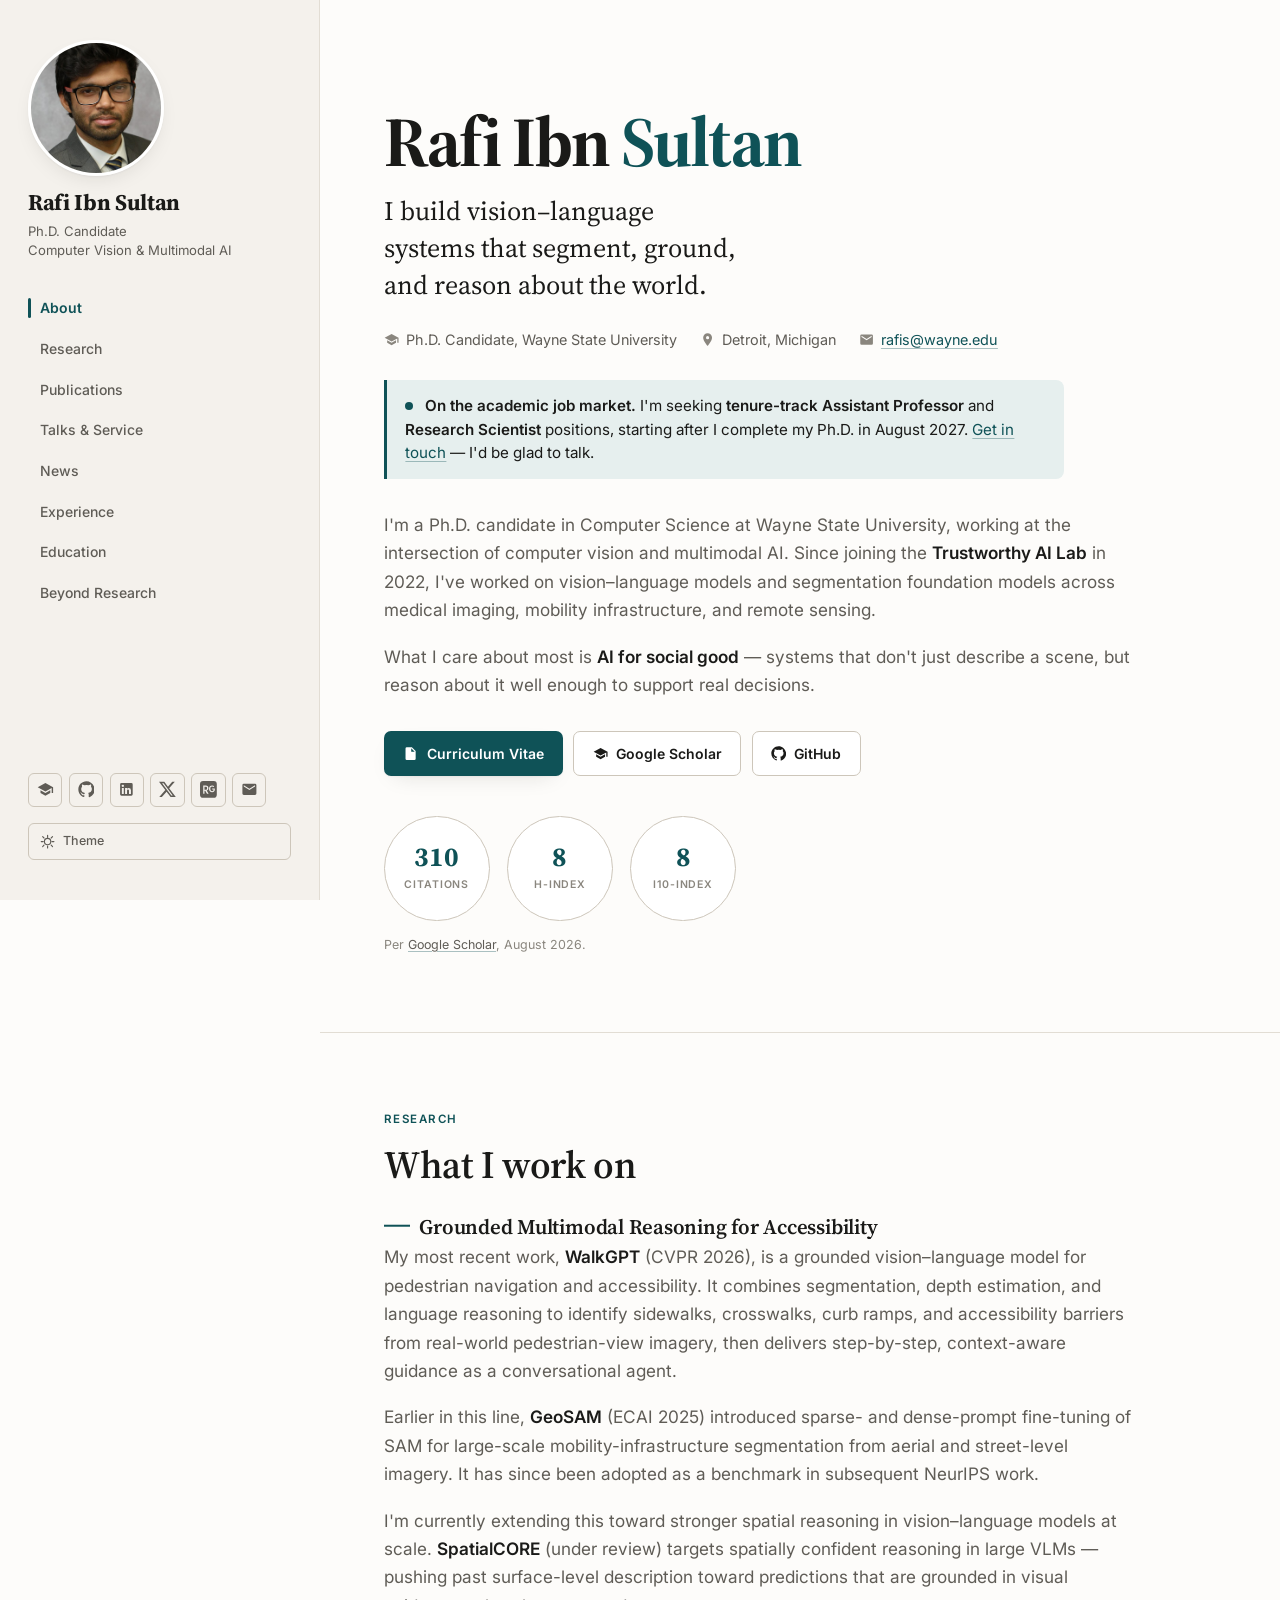
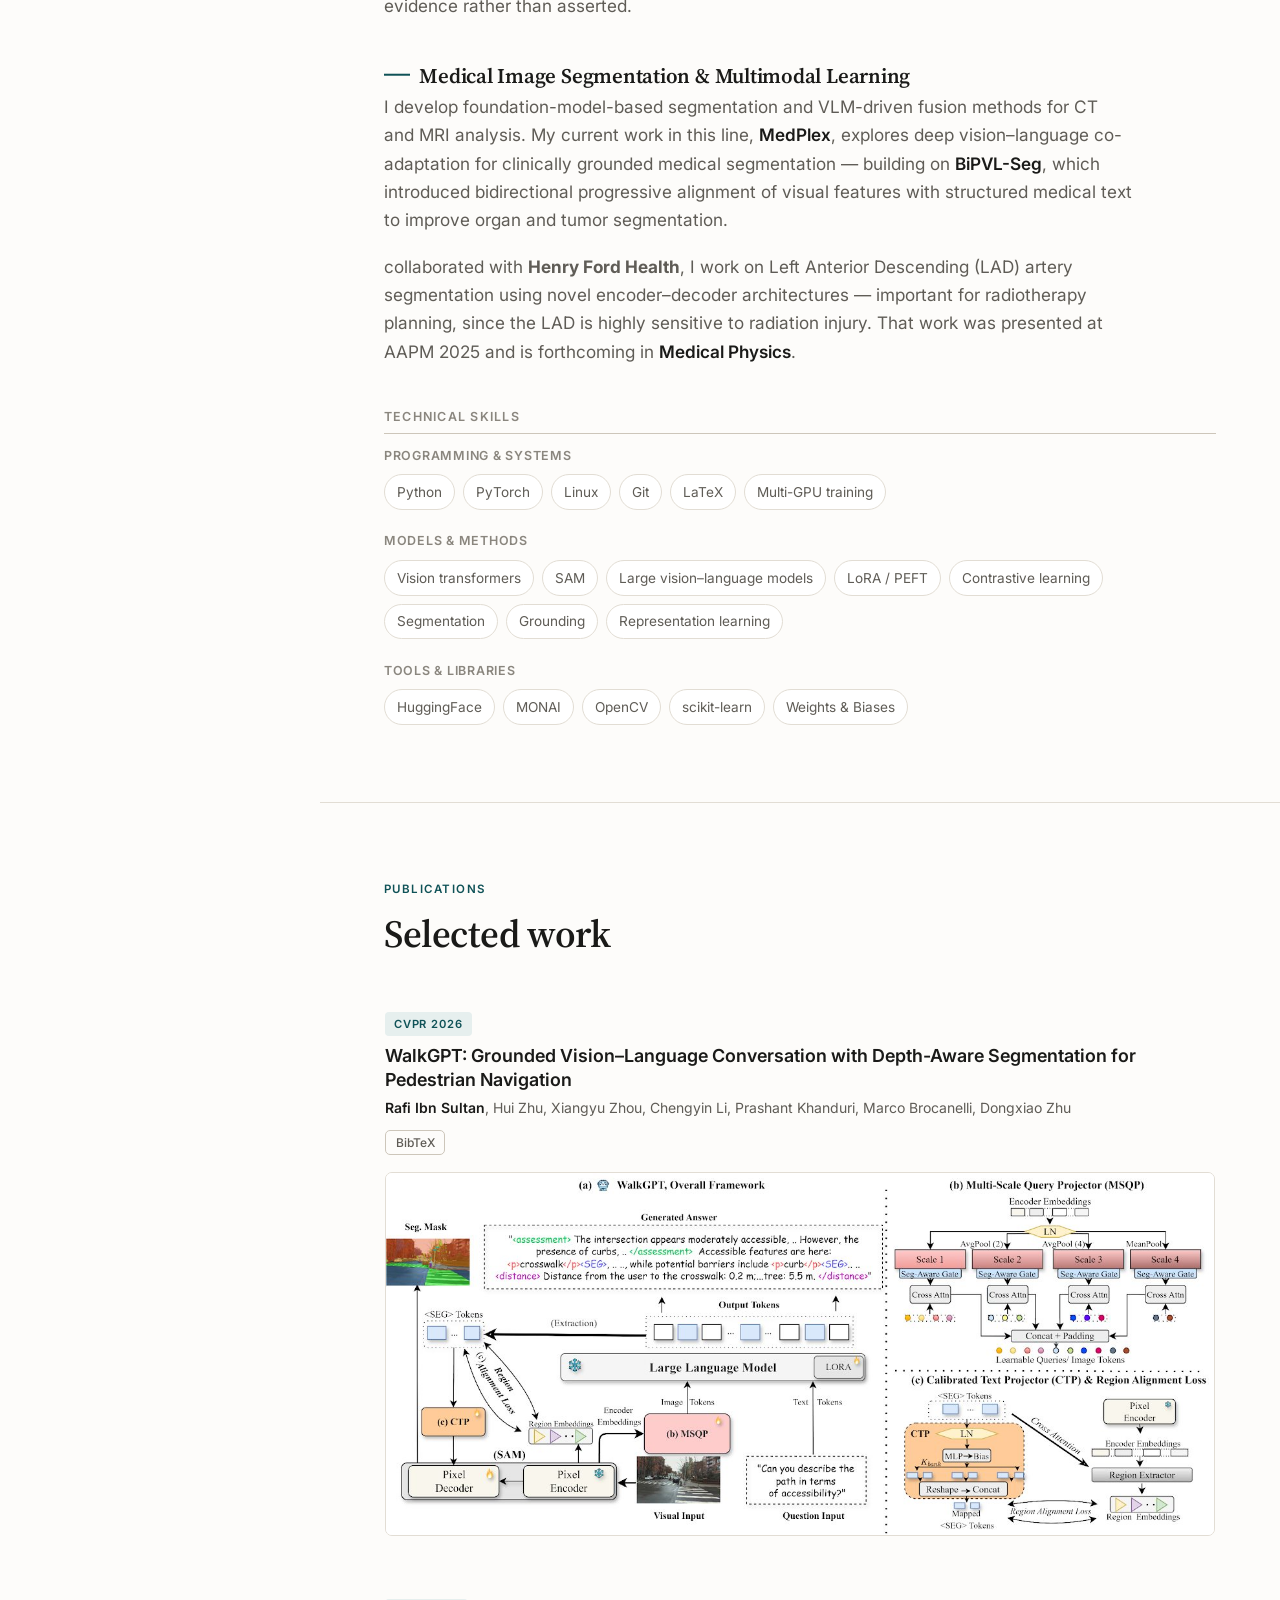
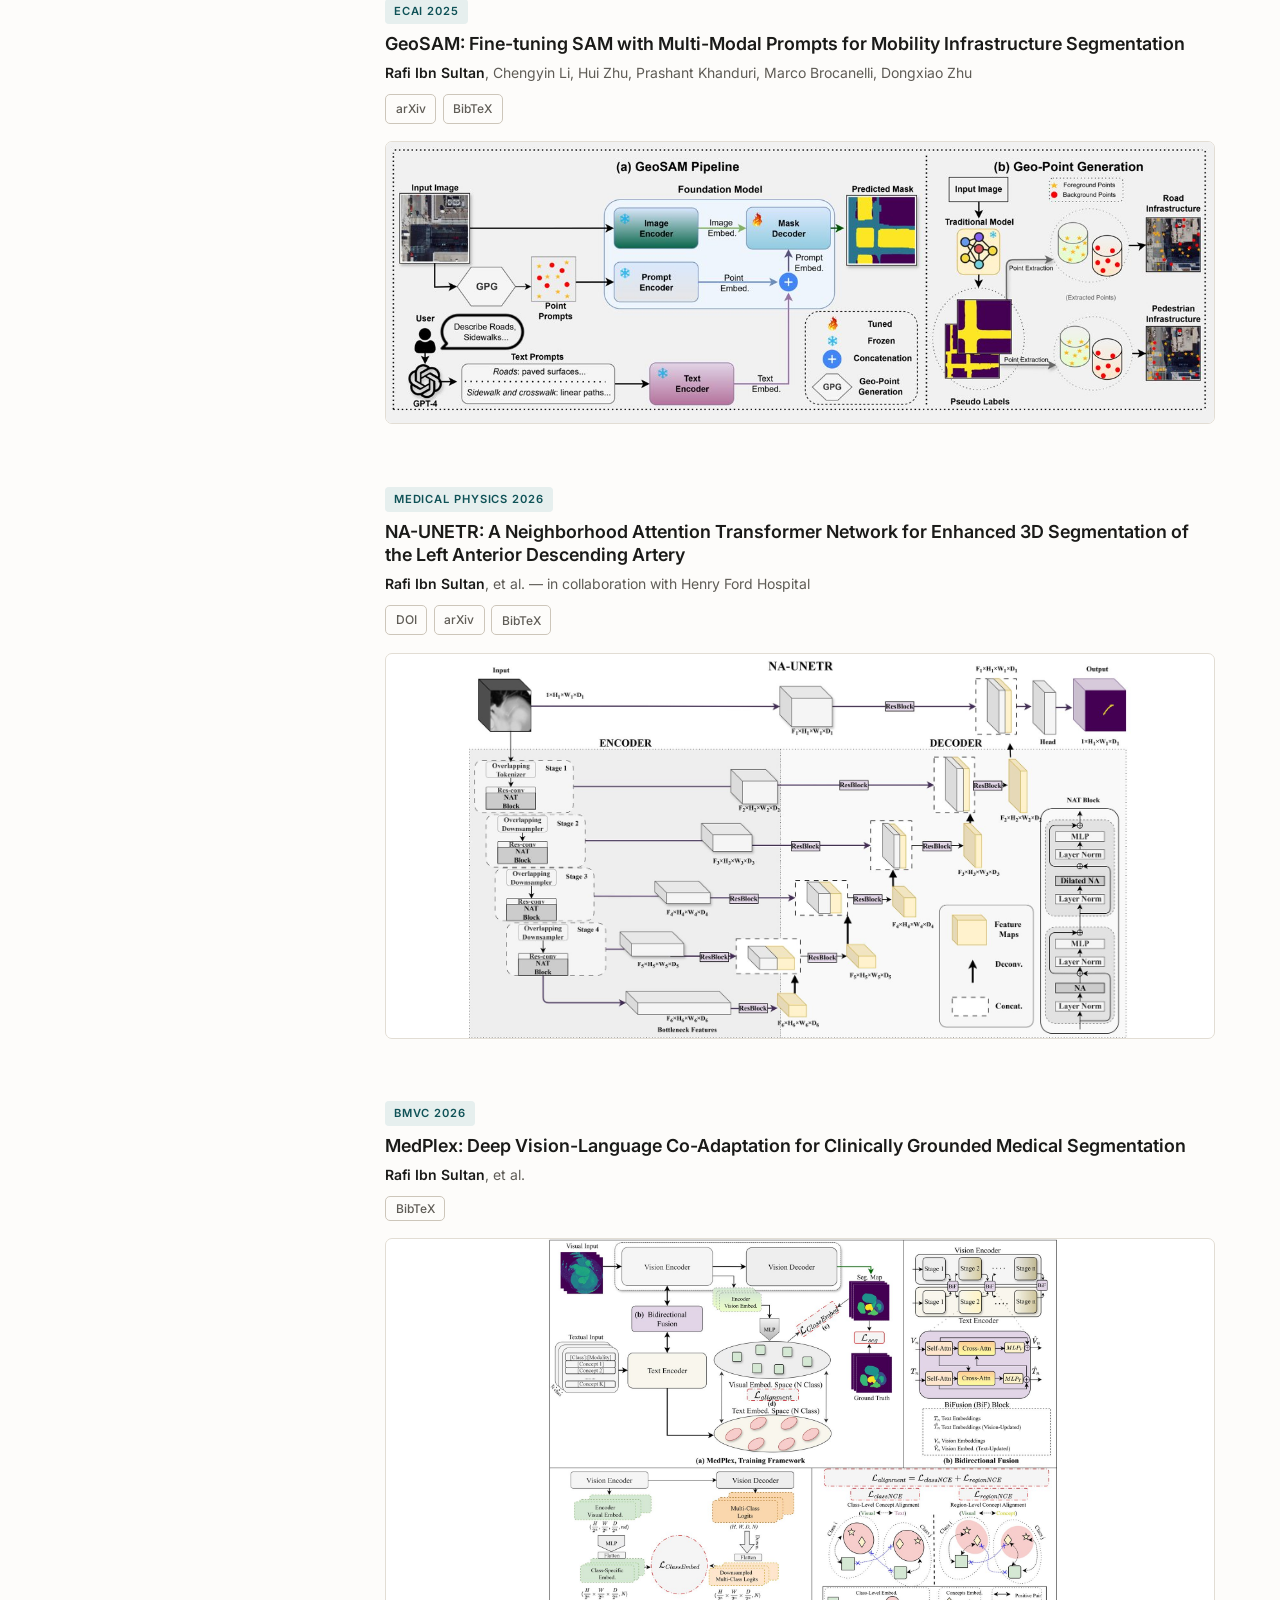
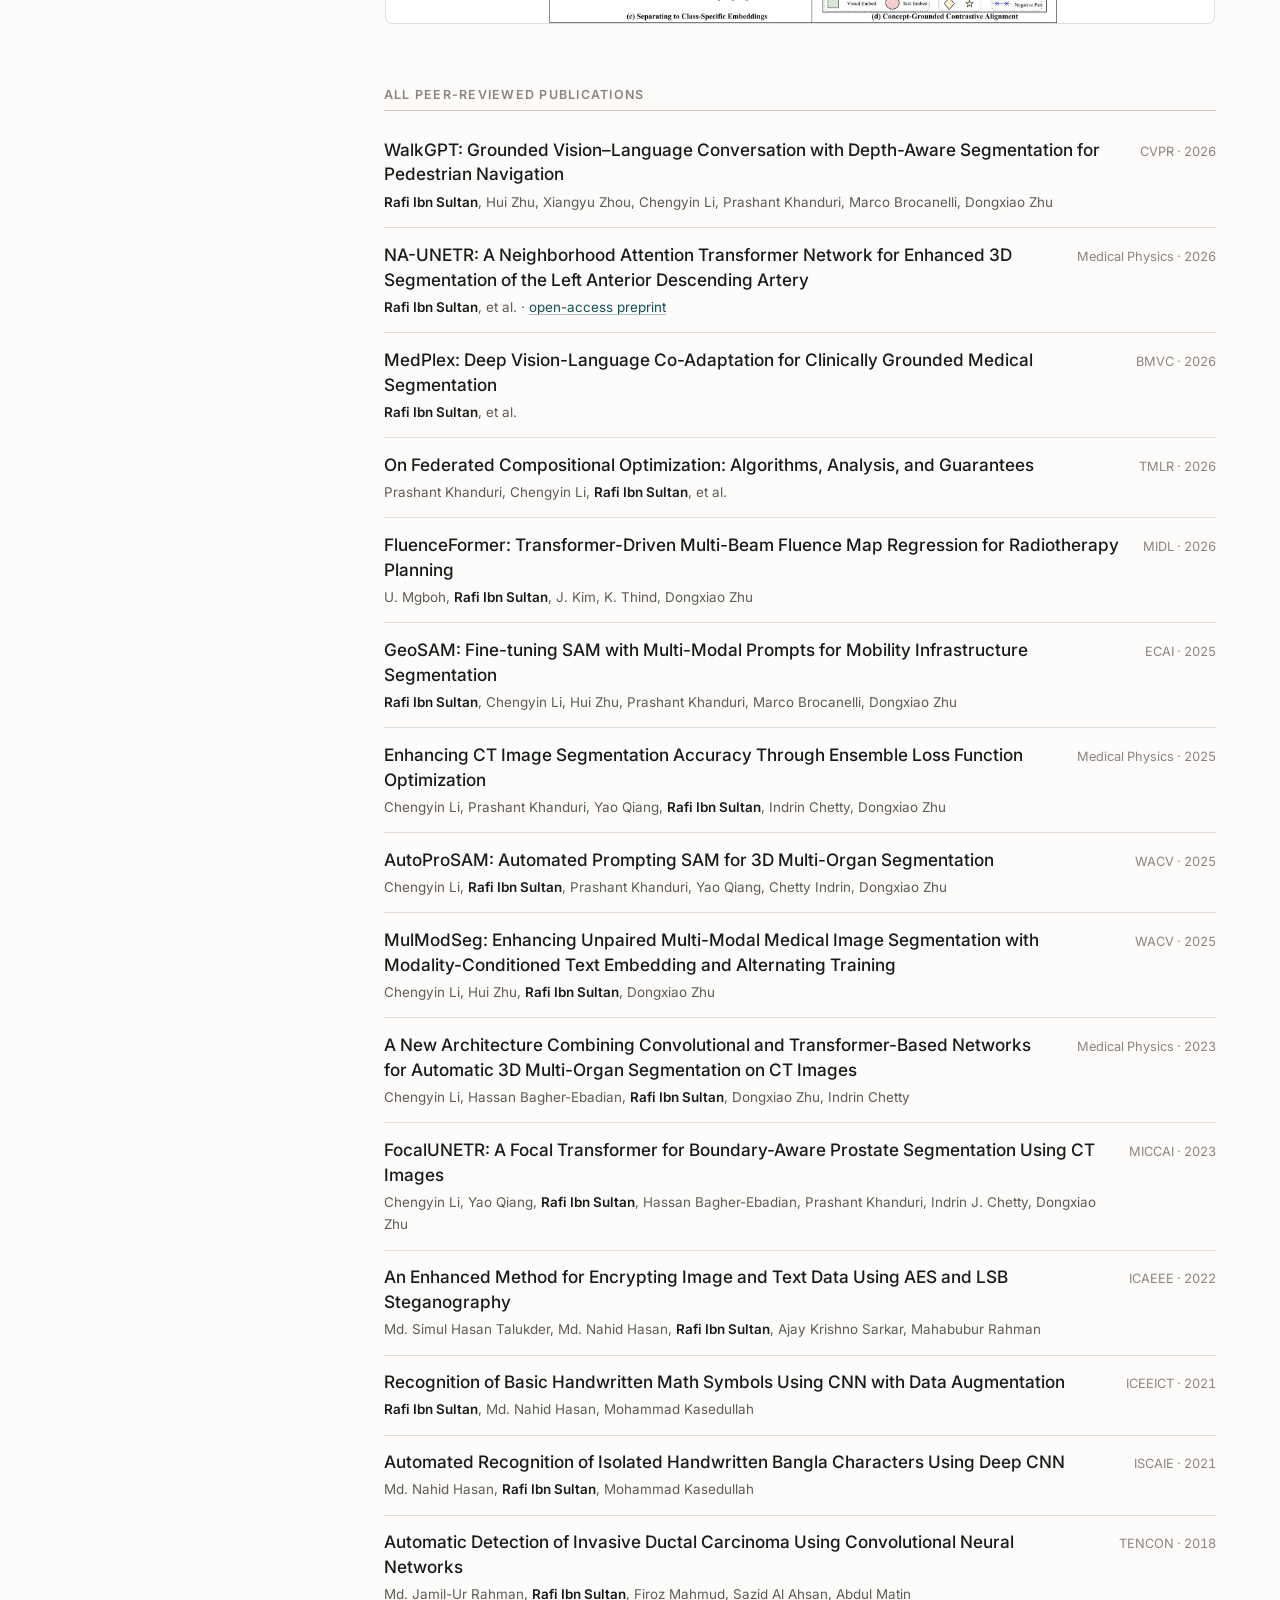
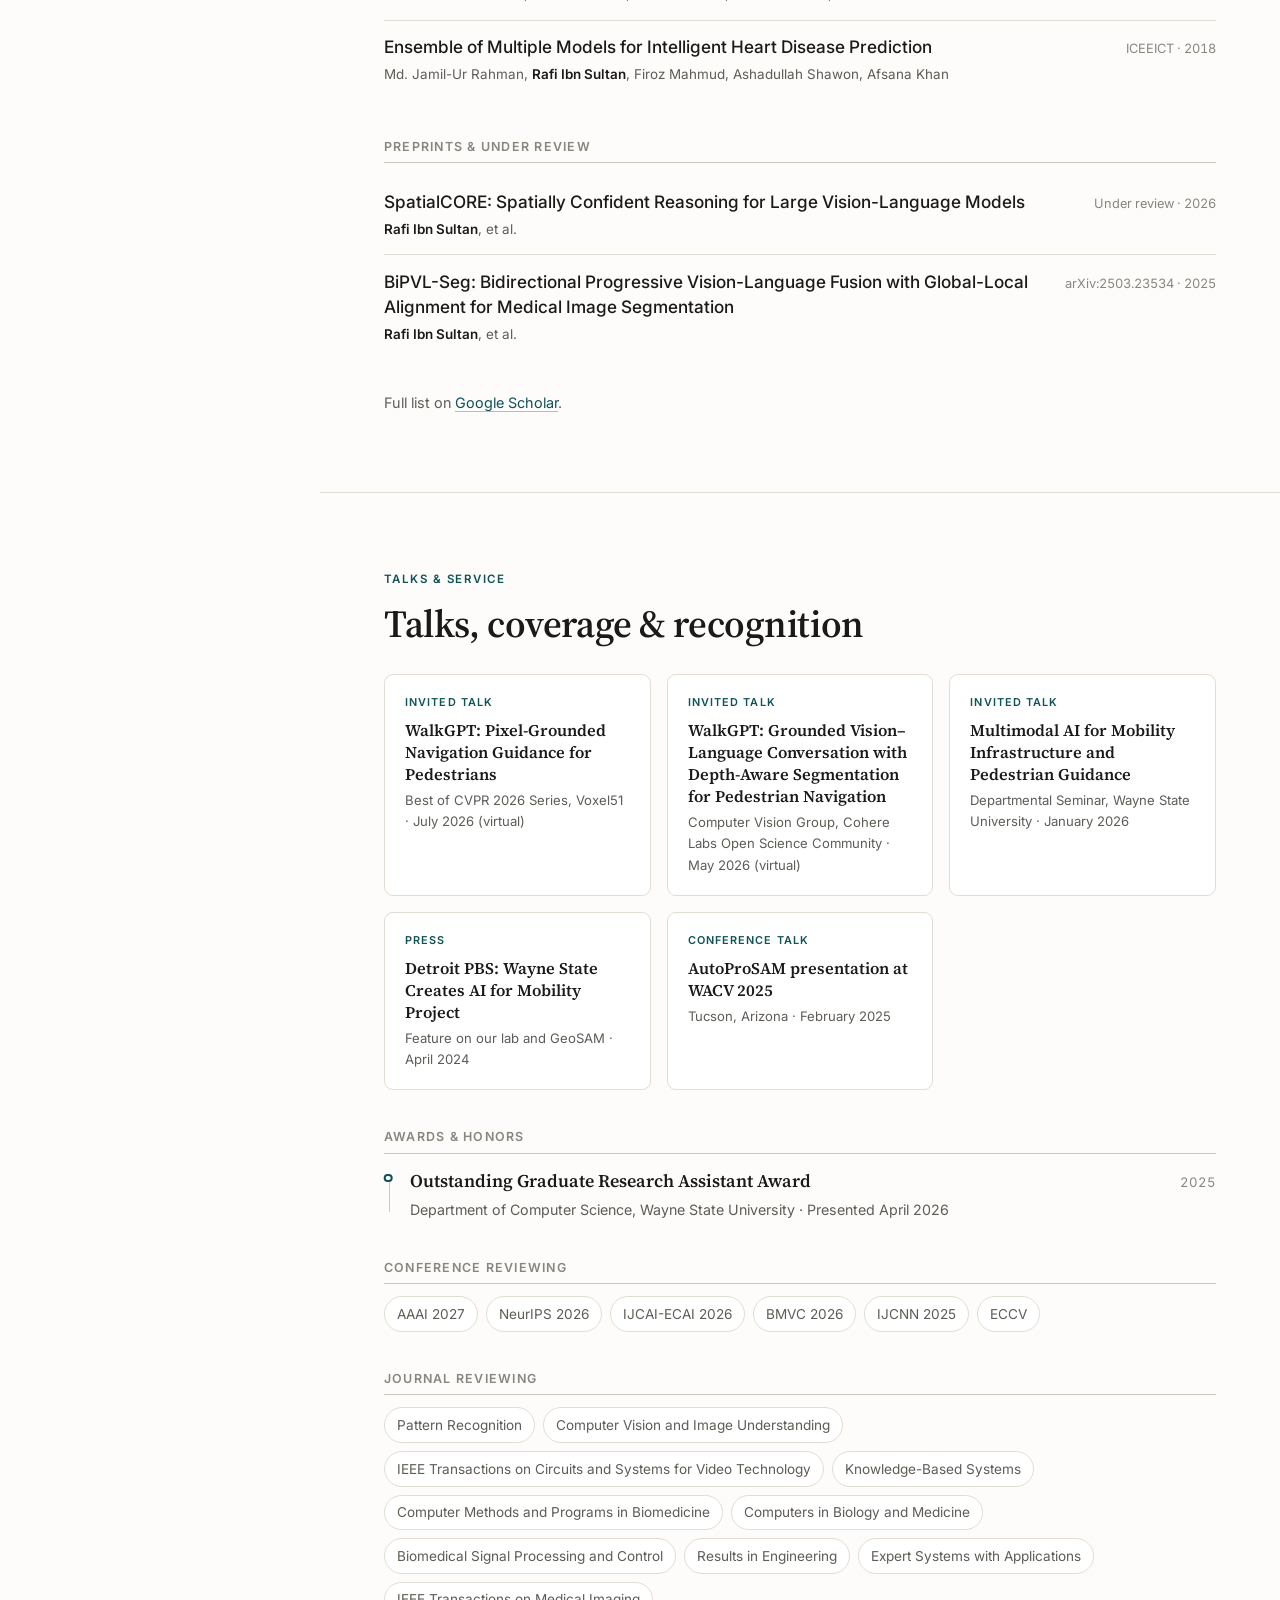
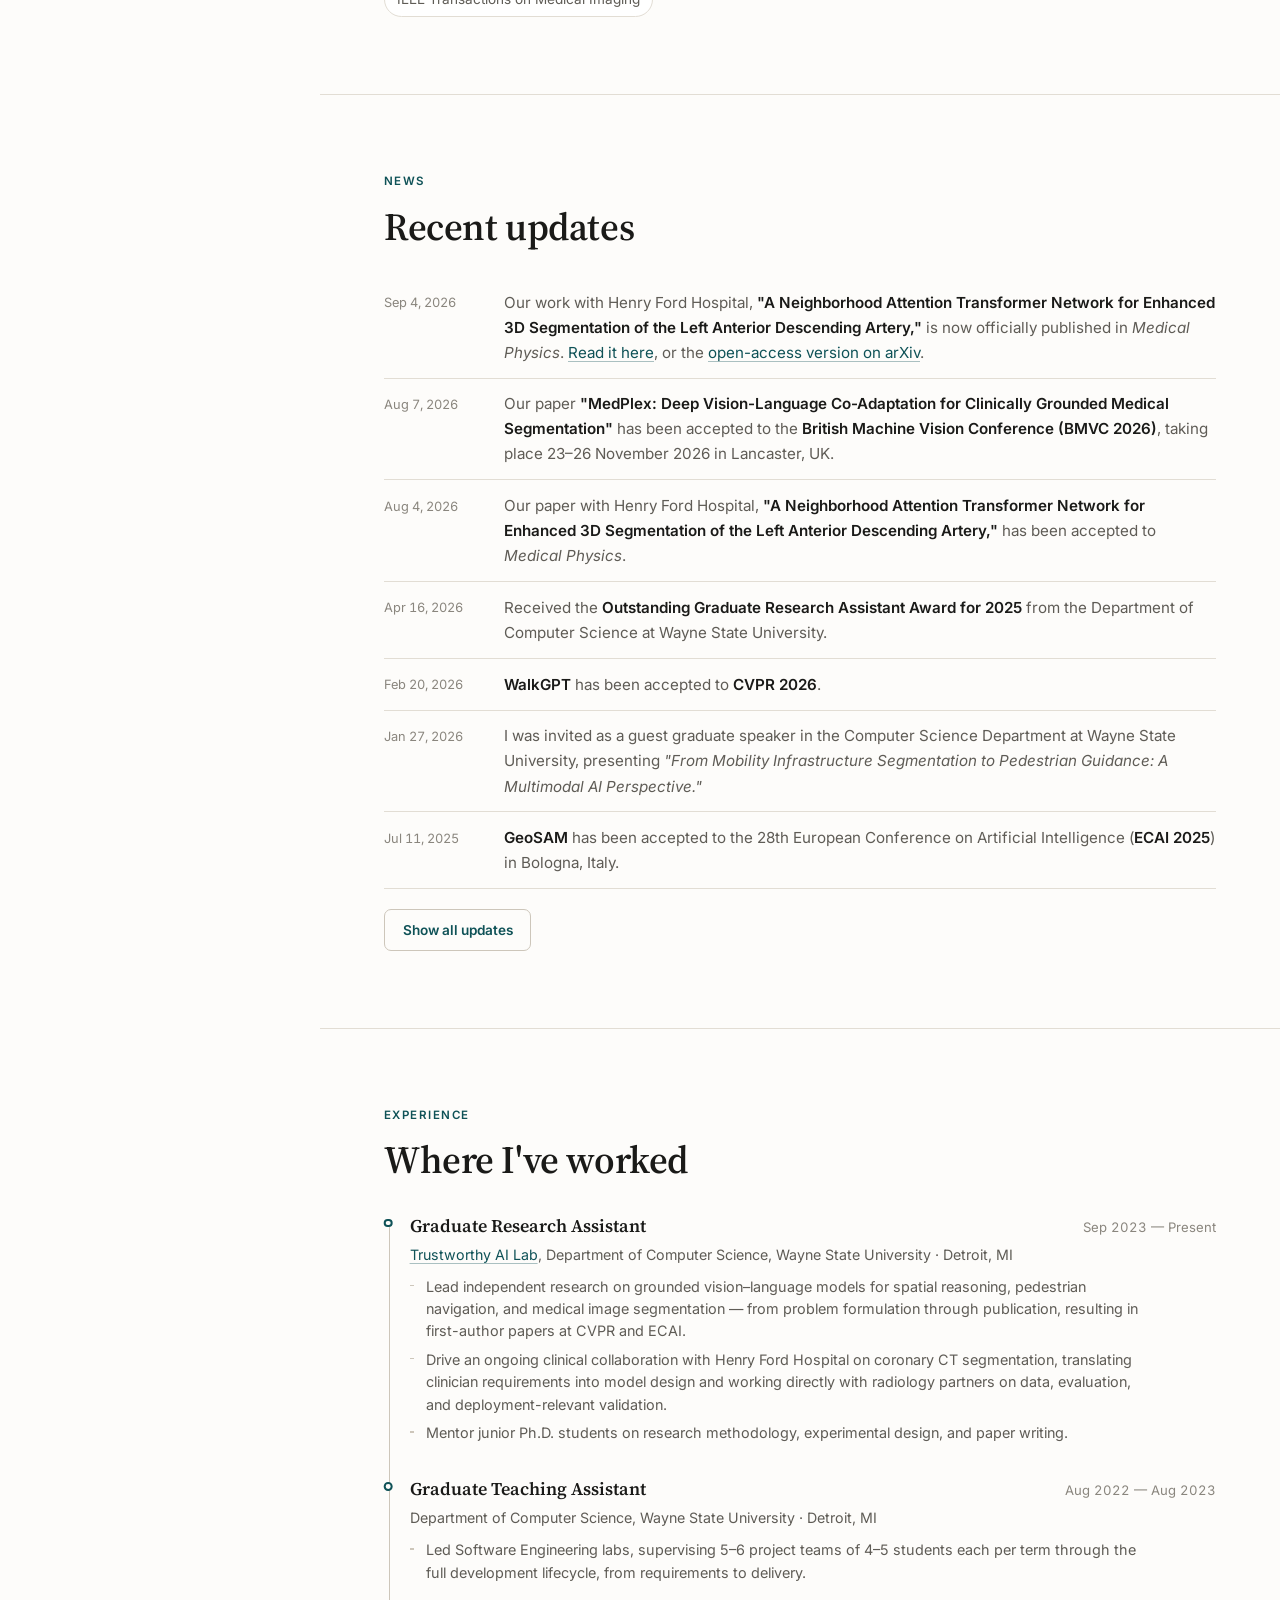
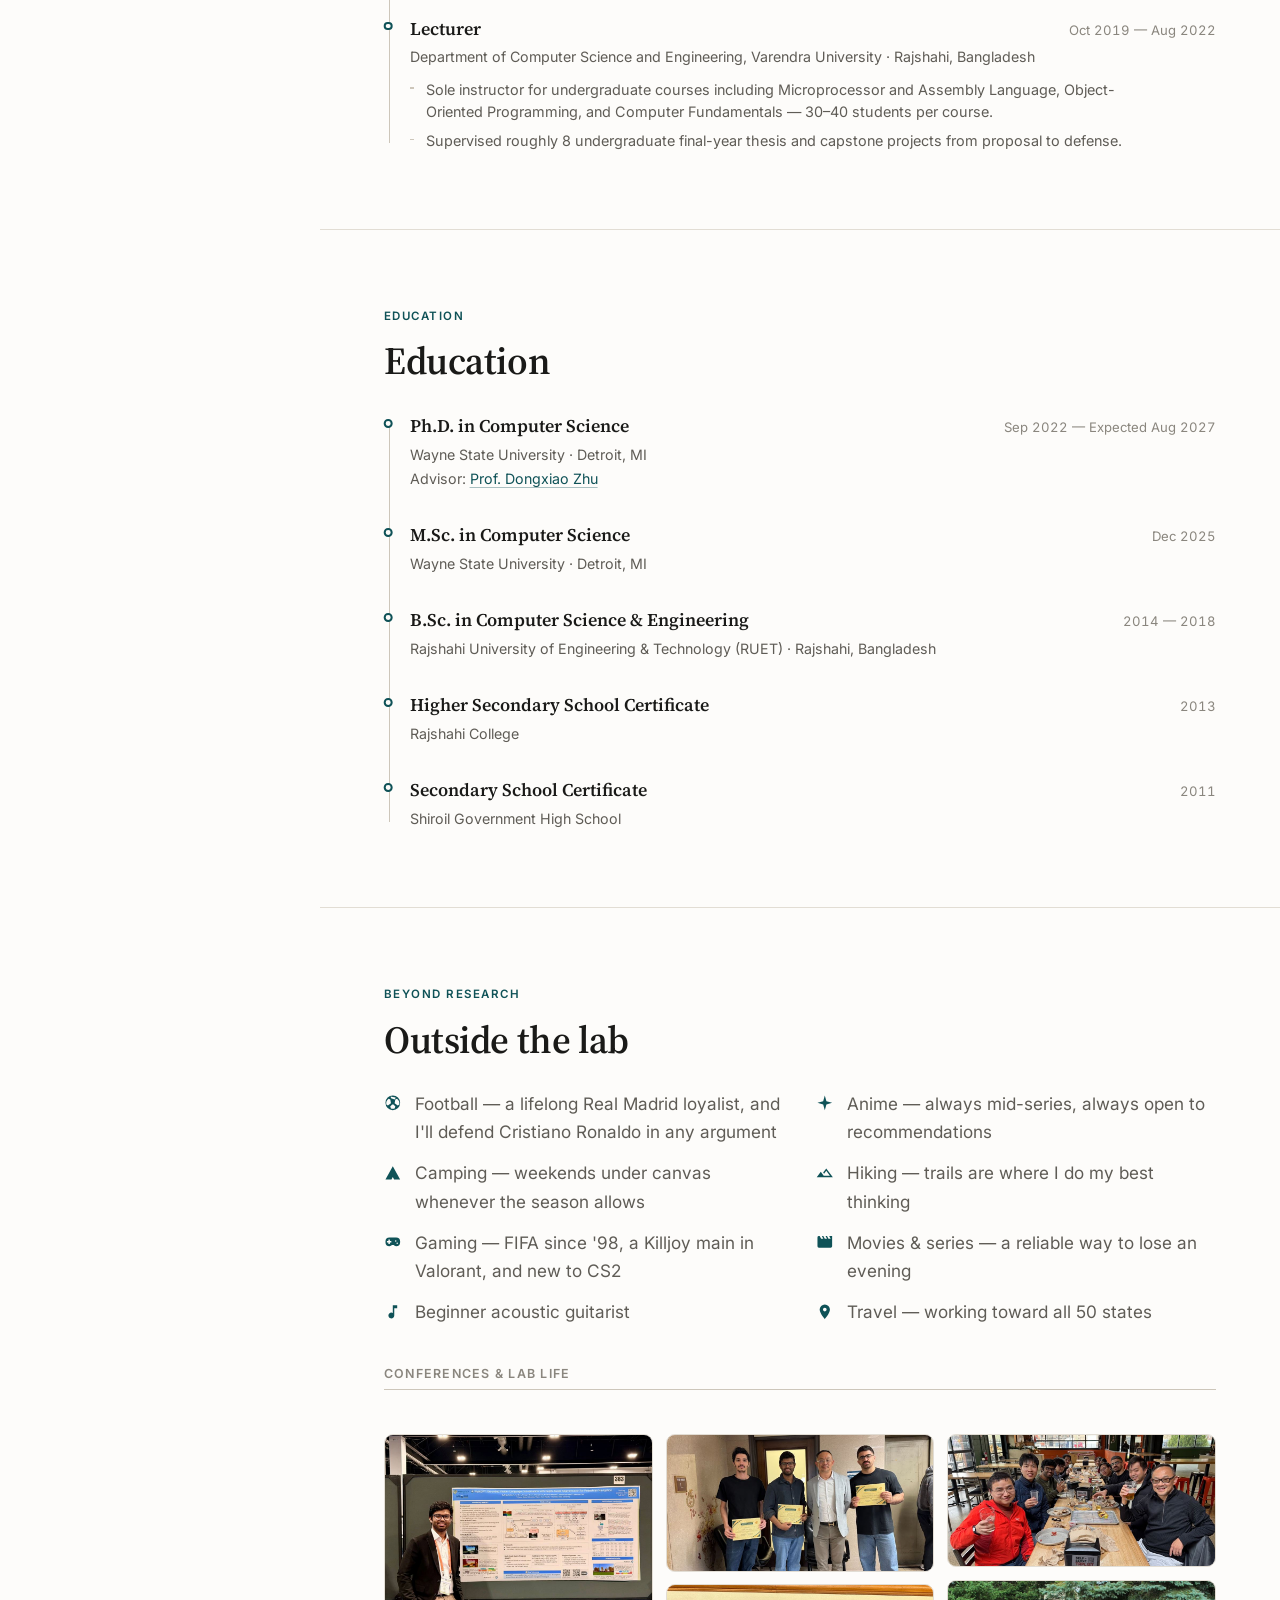
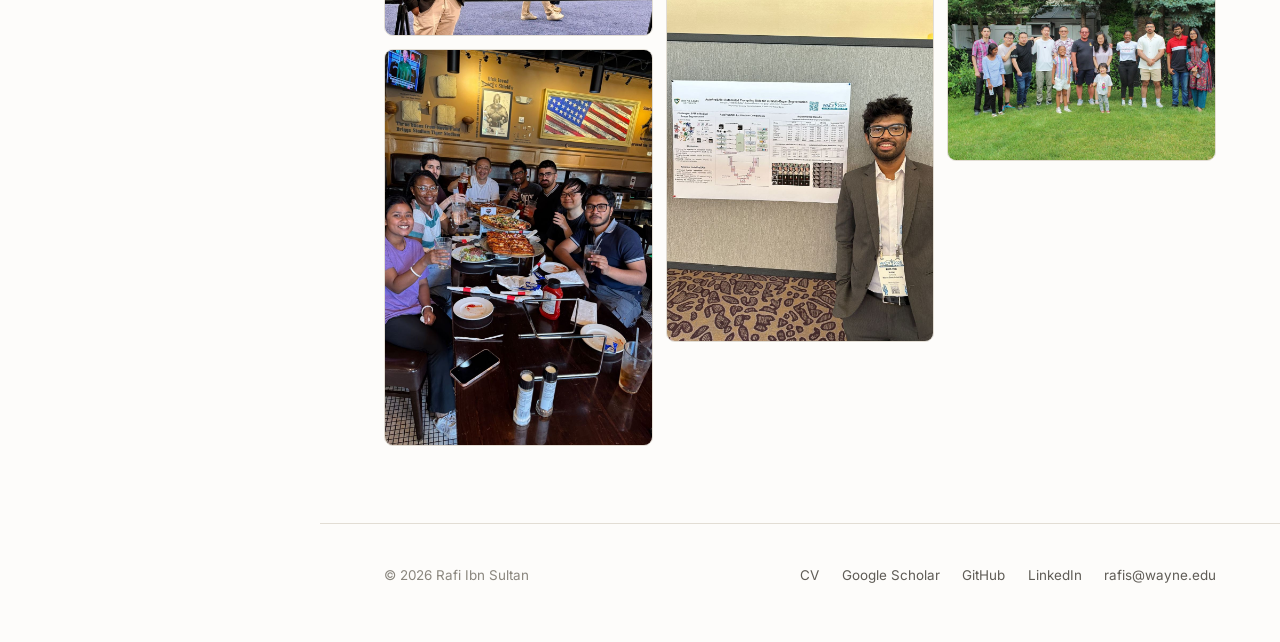
==== index.html @ cd218089 "Update index.html" ====
<!DOCTYPE html>
<html lang="en">
<head>
  <meta charset="utf-8">
  <meta name="viewport" content="width=device-width, initial-scale=1">

  <title>Rafi Ibn Sultan — Computer Vision &amp; Multimodal AI</title>
  <meta name="description" content="Rafi Ibn Sultan — Ph.D. candidate at Wayne State University working on vision–language models and segmentation for medical imaging and mobility infrastructure. On the academic job market, graduating August 2027.">
  <meta name="author" content="Rafi Ibn Sultan">
  <link rel="canonical" href="https://rafiibnsultan.github.io/">

  <!-- Open Graph / social preview -->
  <meta property="og:type" content="profile">
  <meta property="og:title" content="Rafi Ibn Sultan — Computer Vision &amp; Multimodal AI">
  <meta property="og:description" content="Ph.D. candidate at Wayne State University building vision–language systems that segment, ground, and reason about the world. Seeking faculty and research scientist roles for 2027.">
  <meta property="og:url" content="https://rafiibnsultan.github.io/">
  <meta property="og:image" content="https://rafiibnsultan.github.io/img/og-card.jpg">
  <meta name="twitter:card" content="summary_large_image">
  <meta name="twitter:site" content="@RafiIbnSultan1">
  <meta name="twitter:title" content="Rafi Ibn Sultan — Computer Vision &amp; Multimodal AI">
  <meta name="twitter:description" content="Ph.D. candidate at Wayne State University building vision–language systems that segment, ground, and reason about the world. Seeking faculty and research scientist roles for 2027.">
  <meta name="twitter:image" content="https://rafiibnsultan.github.io/img/og-card.jpg">

  <!-- Favicon: inline SVG, no extra file needed -->
  <link rel="icon" href="data:image/svg+xml,%3Csvg xmlns='http://www.w3.org/2000/svg' viewBox='0 0 64 64'%3E%3Crect width='64' height='64' rx='14' fill='%230f5257'/%3E%3Ctext x='32' y='44' font-family='Georgia,serif' font-size='34' font-weight='700' fill='%23f7f4ef' text-anchor='middle'%3ERS%3C/text%3E%3C/svg%3E">

  <link rel="preconnect" href="https://fonts.googleapis.com">
  <link rel="preconnect" href="https://fonts.gstatic.com" crossorigin>
  <link href="https://fonts.googleapis.com/css2?family=Source+Serif+4:opsz,wght@8..60,400;8..60,600;8..60,700&family=Inter:wght@400;500;600&display=swap" rel="stylesheet">

  <script type="application/ld+json">
  {
    "@context": "https://schema.org",
    "@type": "Person",
    "name": "Rafi Ibn Sultan",
    "url": "https://rafiibnsultan.github.io/",
    "image": "https://rafiibnsultan.github.io/img/Picture.jpg",
    "jobTitle": "Ph.D. Candidate in Computer Science",
    "email": "mailto:rafis@wayne.edu",
    "affiliation": {
      "@type": "CollegeOrUniversity",
      "name": "Wayne State University"
    },
    "alumniOf": {
      "@type": "CollegeOrUniversity",
      "name": "Rajshahi University of Engineering & Technology"
    },
    "knowsAbout": [
      "Computer Vision",
      "Image Segmentation",
      "Vision-Language Models",
      "Multimodal AI",
      "Medical Image Analysis"
    ],
    "sameAs": [
      "https://scholar.google.com/citations?hl=en&user=d9YLRmEAAAAJ",
      "https://github.com/rafiibnsultan",
      "https://www.linkedin.com/in/rafi-ibn-sultan/",
      "https://twitter.com/RafiIbnSultan1",
      "https://www.researchgate.net/profile/Rafi-Ibn-Sultan"
    ]
  }
  </script>

  <style>
    /* ============================================================
       Tokens — light is the base, dark overrides only the palette
       ============================================================ */
    :root {
      --bg:            #fdfcfa;
      --bg-raised:     #ffffff;
      --bg-sunken:     #f4f1ec;
      --text:          #1a1a18;
      --text-muted:    #5f5c56;
      --text-faint:    #8a867e;
      --accent:        #0f5257;
      --accent-hover:  #146b72;
      --accent-wash:   #e6efee;
      --rule:          #e2ddd4;
      --rule-strong:   #cdc6ba;
      --shadow:        0 1px 2px rgba(26,26,24,.04), 0 8px 24px -12px rgba(26,26,24,.18);
      --shadow-lift:   0 2px 4px rgba(26,26,24,.06), 0 18px 40px -18px rgba(26,26,24,.28);

      --serif: "Source Serif 4", Georgia, "Times New Roman", serif;
      --sans:  "Inter", -apple-system, BlinkMacSystemFont, "Segoe UI", Roboto, sans-serif;

      --sidebar-w: 20rem;
      --measure: 68ch;
      --ease: cubic-bezier(.2, .7, .3, 1);
    }

    :root:not([data-theme="light"]) {
      color-scheme: light;
    }

    @media (prefers-color-scheme: dark) {
      :root:not([data-theme="light"]) {
        color-scheme: dark;
        --bg:           #14161a;
        --bg-raised:    #1b1e24;
        --bg-sunken:    #101216;
        --text:         #e9e6e0;
        --text-muted:   #a6a49e;
        --text-faint:   #7c7a75;
        --accent:       #5fb3ab;
        --accent-hover: #7ecfc6;
        --accent-wash:  #172c2d;
        --rule:         #2a2e36;
        --rule-strong:  #3a3f49;
        --shadow:       0 1px 2px rgba(0,0,0,.4), 0 8px 24px -12px rgba(0,0,0,.6);
        --shadow-lift:  0 2px 4px rgba(0,0,0,.5), 0 18px 40px -18px rgba(0,0,0,.75);
      }
    }

    :root[data-theme="dark"] {
      color-scheme: dark;
      --bg:           #14161a;
      --bg-raised:    #1b1e24;
      --bg-sunken:    #101216;
      --text:         #e9e6e0;
      --text-muted:   #a6a49e;
      --text-faint:   #7c7a75;
      --accent:       #5fb3ab;
      --accent-hover: #7ecfc6;
      --accent-wash:  #172c2d;
      --rule:         #2a2e36;
      --rule-strong:  #3a3f49;
      --shadow:       0 1px 2px rgba(0,0,0,.4), 0 8px 24px -12px rgba(0,0,0,.6);
      --shadow-lift:  0 2px 4px rgba(0,0,0,.5), 0 18px 40px -18px rgba(0,0,0,.75);
    }

    /* ============================================================
       Base
       ============================================================ */
    *, *::before, *::after { box-sizing: border-box; }

    html {
      scroll-behavior: smooth;
      scroll-padding-top: 5.5rem;
      -webkit-text-size-adjust: 100%;
    }

    body {
      margin: 0;
      background: var(--bg);
      color: var(--text);
      font-family: var(--sans);
      font-size: clamp(1rem, .96rem + .18vw, 1.075rem);
      line-height: 1.65;
      -webkit-font-smoothing: antialiased;
      text-rendering: optimizeLegibility;
    }

    h1, h2, h3, h4 {
      font-family: var(--serif);
      font-weight: 600;
      line-height: 1.15;
      letter-spacing: -.011em;
      margin: 0;
      text-wrap: balance;
    }

    p { margin: 0 0 1.05em; max-width: var(--measure); }
    p:last-child { margin-bottom: 0; }

    a {
      color: var(--accent);
      text-decoration-color: color-mix(in srgb, var(--accent) 35%, transparent);
      text-underline-offset: .18em;
      text-decoration-thickness: .07em;
      transition: color .18s var(--ease), text-decoration-color .18s var(--ease);
    }
    a:hover { color: var(--accent-hover); text-decoration-color: currentColor; }

    :focus-visible {
      outline: 2.5px solid var(--accent);
      outline-offset: 3px;
      border-radius: 3px;
    }

    img { max-width: 100%; height: auto; display: block; }

    ::selection { background: var(--accent-wash); color: var(--text); }

    .skip-link {
      position: absolute;
      left: -9999px;
      top: 0;
      z-index: 999;
      background: var(--accent);
      color: #fff;
      padding: .7rem 1.1rem;
      border-radius: 0 0 6px 0;
      font-weight: 600;
    }
    .skip-link:focus { left: 0; }

    /* ============================================================
       Sidebar navigation
       ============================================================ */
    .sidebar {
      position: fixed;
      inset: 0 auto 0 0;
      width: var(--sidebar-w);
      padding: 2.5rem 1.75rem;
      background: var(--bg-sunken);
      border-right: 1px solid var(--rule);
      display: flex;
      flex-direction: column;
      gap: 1.75rem;
      overflow-y: auto;
      z-index: 50;
    }

    .brand {
      display: flex;
      flex-direction: column;
      gap: .9rem;
      text-decoration: none;
      color: inherit;
    }

    .brand__photo {
      width: 8.5rem;
      height: 8.5rem;
      border-radius: 50%;
      object-fit: cover;
      border: 3px solid var(--bg-raised);
      box-shadow: var(--shadow);
      transition: transform .4s var(--ease), box-shadow .4s var(--ease);
    }
    .brand:hover .brand__photo { transform: scale(1.03); box-shadow: var(--shadow-lift); }

    /* Both must be block: as inline spans the role ran on from the name,
       putting "Ph.D." on the same line as "Sultan". */
    .brand__name {
      display: block;
      font-family: var(--serif);
      font-size: 1.4rem;
      font-weight: 700;
      line-height: 1.2;
      letter-spacing: -.015em;
      margin-bottom: .3rem;
      text-wrap: balance;
    }
    .brand__role {
      display: block;
      font-size: .82rem;
      color: var(--text-muted);
      line-height: 1.45;
      text-wrap: balance;
    }

    .nav { display: flex; flex-direction: column; gap: .1rem; }

    .nav__link {
      position: relative;
      display: block;
      padding: .5rem .75rem;
      font-size: .875rem;
      font-weight: 500;
      color: var(--text-muted);
      text-decoration: none;
      border-radius: 5px;
      transition: color .2s var(--ease), background-color .2s var(--ease);
    }
    .nav__link::before {
      content: "";
      position: absolute;
      left: 0; top: 50%;
      width: 2.5px; height: 0;
      background: var(--accent);
      border-radius: 2px;
      transform: translateY(-50%);
      transition: height .28s var(--ease);
    }
    .nav__link:hover { color: var(--text); background: color-mix(in srgb, var(--accent-wash) 55%, transparent); }
    .nav__link.is-active { color: var(--accent); font-weight: 600; }
    .nav__link.is-active::before { height: 1.25rem; }

    .sidebar__foot { margin-top: auto; display: flex; flex-direction: column; gap: 1rem; }

    .social { display: flex; flex-wrap: wrap; gap: .4rem; }
    .social a {
      display: grid;
      place-items: center;
      width: 2.15rem; height: 2.15rem;
      border: 1px solid var(--rule-strong);
      border-radius: 6px;
      color: var(--text-muted);
      text-decoration: none;
      transition: color .2s var(--ease), border-color .2s var(--ease),
                  background-color .2s var(--ease), transform .2s var(--ease);
    }
    .social a:hover {
      color: var(--accent);
      border-color: var(--accent);
      background: var(--accent-wash);
      transform: translateY(-2px);
    }
    .social svg { width: 1.05rem; height: 1.05rem; fill: currentColor; }

    .theme-toggle {
      display: inline-flex;
      align-items: center;
      gap: .5rem;
      padding: .45rem .7rem;
      font: inherit;
      font-size: .78rem;
      font-weight: 500;
      color: var(--text-muted);
      background: transparent;
      border: 1px solid var(--rule-strong);
      border-radius: 6px;
      cursor: pointer;
      transition: color .2s var(--ease), border-color .2s var(--ease);
    }
    .theme-toggle:hover { color: var(--accent); border-color: var(--accent); }
    .theme-toggle svg { width: .95rem; height: .95rem; fill: currentColor; }
    .theme-toggle .icon-dark { display: none; }
    :root[data-theme="dark"] .theme-toggle .icon-dark { display: block; }
    :root[data-theme="dark"] .theme-toggle .icon-light { display: none; }
    @media (prefers-color-scheme: dark) {
      :root:not([data-theme="light"]) .theme-toggle .icon-dark { display: block; }
      :root:not([data-theme="light"]) .theme-toggle .icon-light { display: none; }
    }

    /* ============================================================
       Main layout
       ============================================================ */
    .main { margin-left: var(--sidebar-w); }

    .section {
      padding: clamp(3rem, 6vw, 5.5rem) clamp(1.5rem, 5vw, 5rem);
      border-bottom: 1px solid var(--rule);
      scroll-margin-top: 2rem;
    }
    .section:last-child { border-bottom: 0; }
    /* Wider container gives the grids/lists room; paragraphs stay capped at
       --measure independently, so body text never gets harder to read.
       margin-inline:auto only bites once there is excess space, so narrow
       viewports are unaffected. */
    .section__inner { max-width: 64rem; margin-inline: auto; }

    .section__label {
      display: block;
      font-family: var(--sans);
      font-size: .72rem;
      font-weight: 600;
      letter-spacing: .13em;
      text-transform: uppercase;
      color: var(--accent);
      margin-bottom: .85rem;
    }

    .section h2 {
      font-size: clamp(1.75rem, 1.4rem + 1.4vw, 2.4rem);
      margin-bottom: 1.75rem;
    }

    /* ---------- Hero ---------- */
    .hero { padding-top: clamp(3.5rem, 8vw, 7rem); }

    .hero h1 {
      font-size: clamp(2.6rem, 1.7rem + 4vw, 4.4rem);
      font-weight: 700;
      letter-spacing: -.028em;
      margin-bottom: .6rem;
    }
    .hero h1 .surname { color: var(--accent); }

    .hero__tagline {
      font-family: var(--serif);
      font-size: clamp(1.2rem, 1rem + .85vw, 1.65rem);
      line-height: 1.4;
      color: var(--text);
      max-width: 34ch;
      margin: 0 0 1.5rem;
      text-wrap: balance;
    }

    .hero__meta {
      display: flex;
      flex-wrap: wrap;
      align-items: center;
      gap: .5rem 1.4rem;
      font-size: .9rem;
      color: var(--text-muted);
      margin-bottom: 1.75rem;
    }
    .hero__meta span { display: inline-flex; align-items: center; gap: .45rem; }
    .hero__meta svg { width: .95rem; height: .95rem; fill: var(--text-faint); flex: none; }

    .hero__bio { color: var(--text-muted); margin-bottom: 2rem; }
    .hero__bio strong { color: var(--text); font-weight: 600; }

    .job-market {
      border-left: 3px solid var(--accent);
      background: var(--accent-wash);
      border-radius: 0 8px 8px 0;
      padding: .9rem 1.15rem;
      margin: 0 0 2rem;
      font-size: .95rem;
      line-height: 1.55;
      color: var(--text);
      max-width: var(--measure);
    }
    .job-market strong { font-weight: 600; }
    .job-market::before {
      content: "";
      display: inline-block;
      width: .5rem; height: .5rem;
      margin-right: .5rem;
      border-radius: 50%;
      background: var(--accent);
      vertical-align: .08em;
    }

    .cta-row { display: flex; flex-wrap: wrap; gap: .65rem; }

    /* Scholar stats. Hardcoded on purpose: Scholar has no API, blocks
       cross-origin fetches, and bans scrapers — so these are updated by
       hand and stamped with the date they were read. */
    .stats {
      display: flex;
      flex-wrap: wrap;
      gap: 1.1rem;
      margin-top: 2.5rem;
      text-decoration: none;
      width: fit-content;
    }
    .stat {
      display: grid;
      place-content: center;
      width: 6.6rem;
      height: 6.6rem;
      border-radius: 50%;
      border: 1.5px solid var(--rule-strong);
      text-align: center;
      background: var(--bg-raised);
      transition: border-color .25s var(--ease), transform .25s var(--ease),
                  box-shadow .25s var(--ease), background-color .25s var(--ease);
    }
    .stats:hover .stat {
      border-color: var(--accent);
      background: var(--accent-wash);
      transform: translateY(-3px);
      box-shadow: var(--shadow);
    }
    .stats:hover .stat:nth-child(2) { transition-delay: .05s; }
    .stats:hover .stat:nth-child(3) { transition-delay: .1s; }

    .stat__num {
      font-family: var(--serif);
      font-size: 1.7rem;
      font-weight: 700;
      line-height: 1;
      color: var(--accent);
      font-variant-numeric: tabular-nums;
    }
    .stat__label {
      display: block;
      margin-top: .35rem;
      font-size: .66rem;
      font-weight: 600;
      letter-spacing: .08em;
      text-transform: uppercase;
      color: var(--text-faint);
    }
    .stats__note {
      margin-top: .85rem;
      font-size: .78rem;
      color: var(--text-faint);
    }
    .stats__note a { color: var(--text-muted); }

    @media (max-width: 26rem) {
      .stat { width: 5.4rem; height: 5.4rem; }
      .stat__num { font-size: 1.35rem; }
      .stat__label { font-size: .6rem; }
    }

    .btn {
      display: inline-flex;
      align-items: center;
      gap: .5rem;
      padding: .6rem 1.15rem;
      font-size: .875rem;
      font-weight: 600;
      border-radius: 7px;
      text-decoration: none;
      border: 1px solid transparent;
      transition: transform .2s var(--ease), box-shadow .2s var(--ease),
                  background-color .2s var(--ease), border-color .2s var(--ease), color .2s var(--ease);
    }
    .btn svg { width: .95rem; height: .95rem; fill: currentColor; flex: none; }
    .btn--primary { background: var(--accent); color: #fff; box-shadow: var(--shadow); }
    .btn--primary:hover { background: var(--accent-hover); color: #fff; transform: translateY(-2px); box-shadow: var(--shadow-lift); }
    .btn--ghost { border-color: var(--rule-strong); color: var(--text); background: var(--bg-raised); }
    .btn--ghost:hover { border-color: var(--accent); color: var(--accent); transform: translateY(-2px); box-shadow: var(--shadow); }

    /* ---------- Research themes ---------- */
    .theme-block { margin-bottom: 2.75rem; }
    .theme-block:last-child { margin-bottom: 0; }

    .theme-block h3 {
      font-size: 1.3rem;
      margin-bottom: .3rem;
      display: flex;
      align-items: baseline;
      gap: .6rem;
    }
    .theme-block h3::before {
      content: "";
      width: 1.6rem; height: 2px;
      background: var(--accent);
      flex: none;
      transform: translateY(-.35em);
    }
    .theme-block p { color: var(--text-muted); }
    .theme-block em { color: var(--text); font-style: normal; font-weight: 600; }

    /* ---------- Publication cards ---------- */
    .pub-list { list-style: none; margin: 0; padding: 0; }

    .pub {
      padding: 1.4rem;
      margin: 0 -1.4rem .75rem;
      border-radius: 10px;
      border: 1px solid transparent;
      transition: border-color .25s var(--ease), background-color .25s var(--ease),
                  box-shadow .25s var(--ease);
    }
    .pub:hover {
      border-color: var(--rule);
      background: var(--bg-raised);
      box-shadow: var(--shadow-lift);
    }

    /* Figures here are dense multi-panel diagrams, not result thumbnails:
       show them full width, never crop, and let the reader open the original. */
    .pub__figure {
      display: block;
      position: relative;
      margin-top: 1.1rem;
      min-height: 6rem;
      border-radius: 7px;
      overflow: hidden;
      border: 1px solid var(--rule);
      background: var(--bg-sunken);
      text-decoration: none;
    }
    .pub__figure img {
      position: relative;
      z-index: 1;
      display: block;
      width: 100%;
      max-height: 24rem;
      object-fit: contain;
      /* Diagrams are drawn on white — keep that ground in both themes
         so the letterboxing matches the artwork and stays legible. */
      background: #fff;
      transition: opacity .25s var(--ease);
    }
    .pub__figure:hover img { opacity: .93; }

    /* Placeholder sits underneath; if the image 404s the onerror handler
       removes it and flags the container, revealing this instead. */
    .pub__figure::before {
      content: attr(data-placeholder);
      position: absolute;
      inset: 0;
      z-index: 0;
      display: grid;
      place-items: center;
      padding: .5rem;
      text-align: center;
      font-size: .7rem;
      font-weight: 500;
      letter-spacing: .06em;
      text-transform: uppercase;
      color: var(--text-faint);
      background:
        repeating-linear-gradient(45deg,
          transparent, transparent 7px,
          color-mix(in srgb, var(--rule) 45%, transparent) 7px,
          color-mix(in srgb, var(--rule) 45%, transparent) 14px);
    }

    .pub__figure::after {
      content: "Open full size";
      position: absolute;
      right: .6rem; bottom: .6rem;
      z-index: 2;
      font-size: .7rem;
      font-weight: 600;
      padding: .28rem .6rem;
      border-radius: 5px;
      background: rgba(18, 20, 24, .82);
      color: #fff;
      opacity: 0;
      pointer-events: none;
      transition: opacity .25s var(--ease);
    }
    .pub__figure:hover::after,
    .pub__figure:focus-visible::after { opacity: 1; }

    .pub__figure.is-missing { pointer-events: none; }
    .pub__figure.is-missing::after { display: none; }

    .pub__venue {
      display: inline-block;
      font-size: .7rem;
      font-weight: 600;
      letter-spacing: .08em;
      text-transform: uppercase;
      color: var(--accent);
      background: var(--accent-wash);
      padding: .2rem .55rem;
      border-radius: 4px;
      margin-bottom: .5rem;
    }

    .pub__title {
      font-size: 1.12rem;
      font-weight: 600;
      line-height: 1.3;
      margin-bottom: .4rem;
    }
    .pub__title a { color: inherit; text-decoration: none; }
    .pub__title a:hover { color: var(--accent); }

    .pub__authors {
      font-size: .875rem;
      color: var(--text-muted);
      margin-bottom: .7rem;
      line-height: 1.5;
    }
    .pub__authors b { color: var(--text); font-weight: 600; }

    .pub__links { display: flex; flex-wrap: wrap; gap: .4rem; }

    .tag {
      display: inline-flex;
      align-items: center;
      gap: .3rem;
      font-size: .75rem;
      font-weight: 500;
      font-family: var(--sans);
      padding: .25rem .6rem;
      border: 1px solid var(--rule-strong);
      border-radius: 5px;
      color: var(--text-muted);
      background: transparent;
      text-decoration: none;
      cursor: pointer;
      transition: color .18s var(--ease), border-color .18s var(--ease), background-color .18s var(--ease);
    }
    .tag:hover { color: var(--accent); border-color: var(--accent); background: var(--accent-wash); }
    .tag.is-copied { color: var(--accent); border-color: var(--accent); background: var(--accent-wash); }

    /* Compact list for the full bibliography */
    .pub-compact { list-style: none; margin: 0; padding: 0; }
    .pub-compact li {
      padding: .9rem 0;
      border-bottom: 1px solid var(--rule);
      display: grid;
      grid-template-columns: 1fr auto;
      gap: .5rem 1.5rem;
      align-items: baseline;
    }
    .pub-compact li:last-child { border-bottom: 0; }
    .pub-compact__title { font-weight: 500; line-height: 1.45; }
    .pub-compact__title a { color: inherit; text-decoration: none; }
    .pub-compact__title a:hover { color: var(--accent); text-decoration: underline; }
    .pub-compact__authors { font-size: .84rem; color: var(--text-muted); margin-top: .2rem; }
    .pub-compact__authors b { color: var(--text); font-weight: 600; }
    .pub-compact__venue {
      font-size: .8rem;
      color: var(--text-faint);
      white-space: nowrap;
      font-variant-numeric: tabular-nums;
    }

    .subhead {
      font-family: var(--sans);
      font-size: .78rem;
      font-weight: 600;
      letter-spacing: .1em;
      text-transform: uppercase;
      color: var(--text-faint);
      margin: 2.5rem 0 .75rem;
      padding-bottom: .5rem;
      border-bottom: 1px solid var(--rule-strong);
    }
    .subhead:first-child { margin-top: 0; }

    /* ---------- Timeline (experience + education) ---------- */
    .timeline { list-style: none; margin: 0; padding: 0 0 0 1.6rem; position: relative; }
    .timeline::before {
      content: "";
      position: absolute;
      left: .3rem; top: .55rem; bottom: .55rem;
      width: 1.5px;
      background: var(--rule-strong);
    }

    .timeline li { position: relative; padding-bottom: 1.85rem; }
    .timeline li:last-child { padding-bottom: 0; }
    .timeline li::before {
      content: "";
      position: absolute;
      left: -1.6rem; top: .5rem;
      width: .55rem; height: .55rem;
      border-radius: 50%;
      background: var(--bg);
      border: 2px solid var(--accent);
      transform: translateX(-.02rem);
    }

    .timeline__head {
      display: flex;
      flex-wrap: wrap;
      justify-content: space-between;
      align-items: baseline;
      gap: .3rem 1.5rem;
    }
    .timeline__title { font-family: var(--serif); font-size: 1.12rem; font-weight: 600; }
    .timeline__date {
      font-size: .82rem;
      color: var(--text-faint);
      white-space: nowrap;
      font-variant-numeric: tabular-nums;
    }
    .timeline__meta { font-size: .89rem; color: var(--text-muted); margin-top: .15rem; }

    .timeline__points {
      list-style: none;
      margin: .6rem 0 0;
      padding: 0;
      display: grid;
      gap: .4rem;
      max-width: var(--measure);
    }
    /* Extra specificity so these beat the `.timeline li` dot rules above,
       which would otherwise also match these nested list items. */
    .timeline .timeline__points li {
      position: relative;
      padding: 0 0 0 1rem;
      font-size: .9rem;
      color: var(--text-muted);
      line-height: 1.55;
    }
    .timeline .timeline__points li::before {
      content: "";
      position: absolute;
      left: 0; top: .62em;
      width: .3rem; height: 1.5px;
      border: 0;
      border-radius: 0;
      background: var(--rule-strong);
      transform: none;
    }

    /* ---------- News ---------- */
    .news { list-style: none; margin: 0; padding: 0; }
    .news li {
      display: grid;
      grid-template-columns: 6.5rem 1fr;
      gap: 1rem;
      padding: .8rem 0;
      border-bottom: 1px solid var(--rule);
      font-size: .95rem;
    }
    .news li:last-child { border-bottom: 0; }
    .news__date {
      font-size: .8rem;
      color: var(--text-faint);
      font-variant-numeric: tabular-nums;
      padding-top: .15rem;
      white-space: nowrap;
    }
    .news__body { color: var(--text-muted); }
    .news__body b { color: var(--text); font-weight: 600; }

    .news li[hidden] { display: none; }

    .more-btn {
      margin-top: 1.25rem;
      padding: .55rem 1.1rem;
      font: inherit;
      font-size: .85rem;
      font-weight: 600;
      font-family: var(--sans);
      color: var(--accent);
      background: transparent;
      border: 1px solid var(--rule-strong);
      border-radius: 7px;
      cursor: pointer;
      transition: border-color .2s var(--ease), background-color .2s var(--ease);
    }
    .more-btn:hover { border-color: var(--accent); background: var(--accent-wash); }

    /* ---------- Media / talks ---------- */
    .media-grid {
      display: grid;
      grid-template-columns: repeat(auto-fit, minmax(15rem, 1fr));
      gap: 1rem;
    }
    .media-card {
      display: block;
      padding: 1.15rem 1.25rem;
      border: 1px solid var(--rule);
      border-radius: 9px;
      background: var(--bg-raised);
      text-decoration: none;
      color: inherit;
      transition: border-color .25s var(--ease), box-shadow .25s var(--ease), transform .25s var(--ease);
    }
    .media-card:hover {
      border-color: var(--accent);
      box-shadow: var(--shadow-lift);
      transform: translateY(-3px);
      color: inherit;
    }
    .media-card__kind {
      font-size: .68rem;
      font-weight: 600;
      letter-spacing: .1em;
      text-transform: uppercase;
      color: var(--accent);
      display: block;
      margin-bottom: .45rem;
    }
    .media-card__title { font-family: var(--serif); font-size: 1.02rem; font-weight: 600; line-height: 1.35; margin-bottom: .3rem; }
    .media-card__meta { font-size: .82rem; color: var(--text-muted); }

    /* ---------- Reviewing + interests ---------- */
    .chip-list { list-style: none; display: flex; flex-wrap: wrap; gap: .5rem; margin: 0; padding: 0; }
    .chip-list li {
      font-size: .85rem;
      padding: .35rem .75rem;
      border: 1px solid var(--rule);
      border-radius: 999px;
      background: var(--bg-raised);
      color: var(--text-muted);
      transition: border-color .2s var(--ease), color .2s var(--ease);
    }
    .chip-list li:hover { border-color: var(--accent); color: var(--accent); }
    .chip-list a { color: inherit; text-decoration: none; }

    .skills { display: grid; gap: 1.35rem; }
    .skills__label {
      display: block;
      font-size: .78rem;
      font-weight: 600;
      letter-spacing: .06em;
      text-transform: uppercase;
      color: var(--text-faint);
      margin-bottom: .5rem;
    }

    .interests {
      list-style: none; margin: 0; padding: 0;
      display: grid;
      grid-template-columns: repeat(auto-fit, minmax(19rem, 1fr));
      gap: .8rem 2rem;
    }

    /* ---------- Photo mosaic ----------
       CSS columns give true masonry with no JS: each tile keeps its own
       aspect ratio and the shortest column absorbs the next photo. */
    .gallery {
      columns: 3 15rem;
      column-gap: .8rem;
      margin-top: 2.75rem;
    }
    .gallery figure {
      break-inside: avoid;
      position: relative;
      margin: 0 0 .8rem;
      border-radius: 9px;
      overflow: hidden;
      border: 1px solid var(--rule);
      background: var(--bg-sunken);
      line-height: 0;
    }
    .gallery a { display: block; text-decoration: none; }
    .gallery img {
      display: block;
      width: 100%;
      height: auto;
      transition: transform .5s var(--ease);
    }
    .gallery figure:hover img { transform: scale(1.04); }

    .gallery figcaption {
      position: absolute;
      inset: auto 0 0 0;
      padding: 2.2rem .8rem .65rem;
      background: linear-gradient(to top, rgba(10,12,15,.88), rgba(10,12,15,.35) 55%, transparent);
      color: #fff;
      font-size: .78rem;
      font-weight: 600;
      line-height: 1.4;
      opacity: 0;
      transform: translateY(6px);
      transition: opacity .3s var(--ease), transform .3s var(--ease);
    }
    .gallery figcaption span {
      display: block;
      font-weight: 400;
      font-size: .72rem;
      opacity: .82;
    }
    .gallery figure:hover figcaption,
    .gallery figure:focus-within figcaption { opacity: 1; transform: none; }

    /* Touch devices have no hover state — keep captions permanently visible */
    @media (hover: none) {
      .gallery figcaption { opacity: 1; transform: none; }
    }
    .interests li {
      display: flex;
      gap: .85rem;
      align-items: flex-start;
      color: var(--text-muted);
    }
    .interests svg { width: 1.1rem; height: 1.1rem; fill: var(--accent); flex: none; margin-top: .28rem; }

    footer {
      padding: 2.5rem clamp(1.5rem, 5vw, 5rem) 3.5rem;
      font-size: .84rem;
      color: var(--text-faint);
    }
    /* Mirrors .section__inner so the footer lines up with the content
       column above it rather than sitting flush against the padding. */
    .footer__inner {
      max-width: 64rem;
      margin-inline: auto;
      display: flex;
      flex-wrap: wrap;
      align-items: baseline;
      justify-content: space-between;
      gap: .6rem 2rem;
    }
    footer p { max-width: none; margin: 0; }

    .footer__links { display: flex; flex-wrap: wrap; gap: .3rem 1.4rem; }
    .footer__links a {
      color: var(--text-muted);
      text-decoration: none;
      transition: color .18s var(--ease);
    }
    .footer__links a:hover { color: var(--accent); text-decoration: underline; }

    /* ============================================================
       Scroll reveal
       ============================================================ */
    .reveal {
      opacity: 0;
      transform: translateY(14px);
      transition: opacity .55s var(--ease), transform .55s var(--ease);
    }
    .reveal.is-visible { opacity: 1; transform: none; }
    .reveal-child > * {
      opacity: 0;
      transform: translateY(12px);
      transition: opacity .5s var(--ease), transform .5s var(--ease);
      transition-delay: calc(var(--i, 0) * 55ms);
    }
    .reveal-child.is-visible > * { opacity: 1; transform: none; }

    /* ============================================================
       Responsive
       ============================================================ */
    @media (max-width: 64rem) {
      .sidebar {
        position: sticky;
        inset: 0 auto auto 0;
        width: 100%;
        height: auto;
        flex-direction: row;
        align-items: center;
        gap: 1rem;
        padding: .75rem 1.25rem;
        overflow-x: auto;
        overflow-y: hidden;
        border-right: 0;
        border-bottom: 1px solid var(--rule);
        backdrop-filter: blur(10px);
        background: color-mix(in srgb, var(--bg-sunken) 88%, transparent);
      }
      .brand { flex-direction: row; align-items: center; gap: .7rem; flex: none; }
      .brand__photo { width: 2.4rem; height: 2.4rem; border-width: 2px; }
      .brand__name { font-size: 1rem; white-space: nowrap; margin-bottom: 0; }
      .brand__role, .sidebar__foot { display: none; }
      .nav { flex-direction: row; gap: .15rem; }
      .nav__link { white-space: nowrap; padding: .4rem .6rem; font-size: .82rem; }
      .nav__link::before { display: none; }
      .nav__link.is-active { background: var(--accent-wash); }
      .main { margin-left: 0; }
      html { scroll-padding-top: 4.5rem; }
    }

    @media (max-width: 40rem) {
      .pub__figure img { max-height: 15rem; }
      .pub__figure::after { opacity: 1; }
      .pub-compact li { grid-template-columns: 1fr; }
      .news li { grid-template-columns: 1fr; gap: .2rem; }
    }

    /* ============================================================
       Motion + print
       ============================================================ */
    @media (prefers-reduced-motion: reduce) {
      html { scroll-behavior: auto; }
      *, *::before, *::after {
        animation-duration: .01ms !important;
        animation-iteration-count: 1 !important;
        transition-duration: .01ms !important;
        scroll-behavior: auto !important;
      }
      .reveal, .reveal-child > * { opacity: 1 !important; transform: none !important; }
    }

    @media print {
      :root {
        --bg: #fff; --bg-raised: #fff; --bg-sunken: #fff;
        --text: #000; --text-muted: #333; --text-faint: #555;
        --accent: #000; --accent-wash: #fff;
        --rule: #ccc; --rule-strong: #999;
        --shadow: none; --shadow-lift: none;
      }
      .sidebar, .theme-toggle, .more-btn, .cta-row, .pub__figure, .gallery { display: none !important; }
      .main { margin-left: 0; }
      .section { padding: 1rem 0; border-bottom: 1px solid #ccc; break-inside: avoid; }
      .pub { padding: .5rem 0; margin: 0 0 .5rem; break-inside: avoid; }
      .news li[hidden] { display: grid !important; }
      .reveal, .reveal-child > * { opacity: 1 !important; transform: none !important; }
      a { text-decoration: none; }
      a[href^="http"]::after { content: " (" attr(href) ")"; font-size: .75em; color: #555; word-break: break-all; }
      body { font-size: 10.5pt; }
    }
  </style>
</head>

<body id="page-top">
  <a class="skip-link" href="#main">Skip to content</a>

  <!-- ============================================================
       Sidebar
       ============================================================ -->
  <aside class="sidebar">
    <a class="brand" href="#page-top">
      <img class="brand__photo" src="img/Picture.jpg" alt="Portrait of Rafi Ibn Sultan" width="136" height="136">
      <span>
        <span class="brand__name">Rafi Ibn Sultan</span>
        <span class="brand__role">Ph.D. Candidate<br>Computer Vision &amp; Multimodal AI</span>
      </span>
    </a>

    <nav class="nav" aria-label="Section navigation">
      <a class="nav__link" href="#about">About</a>
      <a class="nav__link" href="#research">Research</a>
      <a class="nav__link" href="#publications">Publications</a>
      <a class="nav__link" href="#talks">Talks &amp; Service</a>
      <a class="nav__link" href="#news">News</a>
      <a class="nav__link" href="#experience">Experience</a>
      <a class="nav__link" href="#education">Education</a>
      <a class="nav__link" href="#beyond">Beyond Research</a>
    </nav>

    <div class="sidebar__foot">
      <div class="social">
        <a href="https://scholar.google.com/citations?hl=en&amp;user=d9YLRmEAAAAJ" target="_blank" rel="noopener" aria-label="Google Scholar" title="Google Scholar">
          <svg viewBox="0 0 24 24" aria-hidden="true"><path d="M12 3L1 9l11 6 9-4.91V17h2V9M5 13.18v4L12 21l7-3.82v-4L12 17z"/></svg>
        </a>
        <a href="https://github.com/rafiibnsultan" target="_blank" rel="noopener" aria-label="GitHub" title="GitHub">
          <svg viewBox="0 0 24 24" aria-hidden="true"><path d="M12 .5C5.7.5.5 5.7.5 12c0 5.1 3.3 9.4 7.8 10.9.6.1.8-.2.8-.6v-2c-3.2.7-3.9-1.5-3.9-1.5-.5-1.3-1.3-1.7-1.3-1.7-1-.7.1-.7.1-.7 1.2.1 1.8 1.2 1.8 1.2 1 1.8 2.7 1.3 3.4 1 .1-.8.4-1.3.7-1.6-2.6-.3-5.3-1.3-5.3-5.8 0-1.3.5-2.3 1.2-3.1-.1-.3-.5-1.5.1-3.1 0 0 1-.3 3.3 1.2a11.4 11.4 0 016 0C17.5 4.7 18.5 5 18.5 5c.6 1.6.2 2.8.1 3.1.8.8 1.2 1.8 1.2 3.1 0 4.5-2.7 5.5-5.3 5.8.4.4.8 1.1.8 2.2v3.3c0 .3.2.7.8.6 4.6-1.5 7.9-5.8 7.9-10.9C23.5 5.7 18.3.5 12 .5z"/></svg>
        </a>
        <a href="https://www.linkedin.com/in/rafi-ibn-sultan/" target="_blank" rel="noopener" aria-label="LinkedIn" title="LinkedIn">
          <svg viewBox="0 0 24 24" aria-hidden="true"><path d="M19 3A2 2 0 0121 5v14a2 2 0 01-2 2H5a2 2 0 01-2-2V5a2 2 0 012-2h14m-.5 15.5v-5.3a3.26 3.26 0 00-3.26-3.26c-.85 0-1.84.52-2.32 1.3v-1.11h-2.79v8.37h2.79v-4.93c0-.77.62-1.4 1.39-1.4a1.4 1.4 0 011.4 1.4v4.93h2.79M6.88 8.56a1.68 1.68 0 001.68-1.68c0-.93-.75-1.69-1.68-1.69a1.69 1.69 0 00-1.69 1.69c0 .93.76 1.68 1.69 1.68m1.39 9.94v-8.37H5.5v8.37h2.77z"/></svg>
        </a>
        <a href="https://twitter.com/RafiIbnSultan1" target="_blank" rel="noopener" aria-label="X (Twitter)" title="X (Twitter)">
          <svg viewBox="0 0 24 24" aria-hidden="true"><path d="M18.9 1.2h3.7l-8.1 9.2 9.5 12.5h-7.4l-5.8-7.6-6.7 7.6H.4l8.6-9.9L0 1.2h7.6l5.2 6.9zm-1.3 19.5h2L6.5 3.2H4.4z"/></svg>
        </a>
        <a href="https://www.researchgate.net/profile/Rafi-Ibn-Sultan" target="_blank" rel="noopener" aria-label="ResearchGate" title="ResearchGate">
          <svg viewBox="0 0 24 24" aria-hidden="true"><path d="M19.6 0H4.4A4.4 4.4 0 000 4.4v15.2A4.4 4.4 0 004.4 24h15.2a4.4 4.4 0 004.4-4.4V4.4A4.4 4.4 0 0019.6 0M8.2 6.6c1.3 0 2.3.3 2.9 1 .6.6.9 1.5.9 2.6 0 1.2-.3 2.1-1 2.7-.4.4-.9.7-1.5.8l2.8 4.4H10l-2.5-4.1H6.4v4.1H4.6V6.6zm-1.8 1.5v4.4h1.6c.7 0 1.2-.2 1.6-.5.3-.4.5-.9.5-1.6 0-.8-.2-1.4-.5-1.7-.4-.4-.9-.6-1.7-.6zm10.9-1.7c1.4 0 2.5.5 3.1 1.4l-1.1.9c-.4-.6-1.1-.9-2-.9-1.6 0-2.6 1.2-2.6 3.3s1 3.4 2.6 3.4c1.3 0 2.1-.7 2.2-1.9v-.4h-2.1v-1.4h3.7v1.7c0 2.2-1.5 3.6-3.8 3.6-2.6 0-4.4-2-4.4-5s1.8-4.7 4.4-4.7"/></svg>
        </a>
        <a href="mailto:rafis@wayne.edu" aria-label="Email" title="Email">
          <svg viewBox="0 0 24 24" aria-hidden="true"><path d="M20 4H4a2 2 0 00-2 2v12a2 2 0 002 2h16a2 2 0 002-2V6a2 2 0 00-2-2m0 4l-8 5-8-5V6l8 5 8-5z"/></svg>
        </a>
      </div>

      <button class="theme-toggle" type="button" id="themeToggle" aria-label="Toggle color theme">
        <svg class="icon-light" viewBox="0 0 24 24" aria-hidden="true"><path d="M12 7a5 5 0 100 10 5 5 0 000-10m0-5v3m0 14v3M4.2 4.2l2.1 2.1m11.4 11.4l2.1 2.1M2 12h3m14 0h3M4.2 19.8l2.1-2.1M17.7 6.3l2.1-2.1" stroke="currentColor" stroke-width="1.8" fill="none" stroke-linecap="round"/></svg>
        <svg class="icon-dark" viewBox="0 0 24 24" aria-hidden="true"><path d="M12 2a9.9 9.9 0 00-1.4.1 9 9 0 018.6 9 9 9 0 01-9 9c-.5 0-1 0-1.4-.1A10 10 0 1012 2z"/></svg>
        <span>Theme</span>
      </button>
    </div>
  </aside>

  <!-- ============================================================
       Main
       ============================================================ -->
  <main class="main" id="main">

    <!-- ---------- Hero / About ---------- -->
    <section class="section hero" id="about">
      <div class="section__inner reveal">
        <h1>Rafi Ibn <span class="surname">Sultan</span></h1>

        <p class="hero__tagline">I build vision–language systems that segment, ground, and reason about the world.</p>

        <div class="hero__meta">
          <span>
            <svg viewBox="0 0 24 24" aria-hidden="true"><path d="M12 3L1 9l11 6 9-4.91V17h2V9M5 13.18v4L12 21l7-3.82v-4L12 17z"/></svg>
            Ph.D. Candidate, Wayne State University
          </span>
          <span>
            <svg viewBox="0 0 24 24" aria-hidden="true"><path d="M12 2a7 7 0 00-7 7c0 5.25 7 13 7 13s7-7.75 7-13a7 7 0 00-7-7m0 9.5a2.5 2.5 0 110-5 2.5 2.5 0 010 5z"/></svg>
            Detroit, Michigan
          </span>
          <span>
            <svg viewBox="0 0 24 24" aria-hidden="true"><path d="M20 4H4a2 2 0 00-2 2v12a2 2 0 002 2h16a2 2 0 002-2V6a2 2 0 00-2-2m0 4l-8 5-8-5V6l8 5 8-5z"/></svg>
            <a href="mailto:rafis@wayne.edu">rafis@wayne.edu</a>
          </span>
        </div>

        <p class="job-market">
          <strong>On the academic job market.</strong> I'm seeking <strong>tenure-track Assistant Professor</strong>
          and <strong>Research Scientist</strong> positions, starting after I complete my Ph.D. in August 2027.
          <a href="mailto:rafis@wayne.edu">Get in touch</a> — I'd be glad to talk.
        </p>

        <div class="hero__bio">
          <p>I'm a Ph.D. candidate in Computer Science at Wayne State University, working at the intersection of
            computer vision and multimodal AI. Since joining the <strong>Trustworthy AI Lab</strong> in 2022, I've
            worked on vision–language models and segmentation foundation models across medical imaging, mobility
            infrastructure, and remote sensing.</p>
          <p>What I care about most is <strong>AI for social good</strong> — systems that don't just describe a scene,
            but reason about it well enough to support real decisions.</p>
        </div>

        
        <div class="cta-row">
          <a class="btn btn--primary" href="documents/Rafi-Ibn-Sultan-CV.pdf" target="_blank" rel="noopener">
            <svg viewBox="0 0 24 24" aria-hidden="true"><path d="M14 2H6a2 2 0 00-2 2v16a2 2 0 002 2h12a2 2 0 002-2V8zm-1 7V3.5L18.5 9z"/></svg>
            Curriculum Vitae
          </a>
          <a class="btn btn--ghost" href="https://scholar.google.com/citations?hl=en&amp;user=d9YLRmEAAAAJ" target="_blank" rel="noopener">
            <svg viewBox="0 0 24 24" aria-hidden="true"><path d="M12 3L1 9l11 6 9-4.91V17h2V9M5 13.18v4L12 21l7-3.82v-4L12 17z"/></svg>
            Google Scholar
          </a>
          <a class="btn btn--ghost" href="https://github.com/rafiibnsultan" target="_blank" rel="noopener">
            <svg viewBox="0 0 24 24" aria-hidden="true"><path d="M12 .5C5.7.5.5 5.7.5 12c0 5.1 3.3 9.4 7.8 10.9.6.1.8-.2.8-.6v-2c-3.2.7-3.9-1.5-3.9-1.5-.5-1.3-1.3-1.7-1.3-1.7-1-.7.1-.7.1-.7 1.2.1 1.8 1.2 1.8 1.2 1 1.8 2.7 1.3 3.4 1 .1-.8.4-1.3.7-1.6-2.6-.3-5.3-1.3-5.3-5.8 0-1.3.5-2.3 1.2-3.1-.1-.3-.5-1.5.1-3.1 0 0 1-.3 3.3 1.2a11.4 11.4 0 016 0C17.5 4.7 18.5 5 18.5 5c.6 1.6.2 2.8.1 3.1.8.8 1.2 1.8 1.2 3.1 0 4.5-2.7 5.5-5.3 5.8.4.4.8 1.1.8 2.2v3.3c0 .3.2.7.8.6 4.6-1.5 7.9-5.8 7.9-10.9C23.5 5.7 18.3.5 12 .5z"/></svg>
            GitHub
          </a>
        </div>

        <!-- ===== UPDATE SCHOLAR STATS HERE =====================================
             Search this file for "UPDATE SCHOLAR STATS" to find this block.
             Change the three numbers below and the month in .stats__note.
             Source: https://scholar.google.com/citations?hl=en&user=d9YLRmEAAAAJ
             (top-right "Cited by" table). Twice a year is plenty.
             Not automated: Scholar has no API, blocks cross-origin requests,
             and bans scrapers. See the .stats CSS comment for detail.
             ==================================================================== -->
        <a class="stats" href="https://scholar.google.com/citations?hl=en&amp;user=d9YLRmEAAAAJ"
           target="_blank" rel="noopener"
           aria-label="Google Scholar profile: 310 citations, h-index 8, i10-index 8">
          <span class="stat">
            <span class="stat__num">310</span>
            <span class="stat__label">Citations</span>
          </span>
          <span class="stat">
            <span class="stat__num">8</span>
            <span class="stat__label">h-index</span>
          </span>
          <span class="stat">
            <span class="stat__num">8</span>
            <span class="stat__label">i10-index</span>
          </span>
        </a>
        <p class="stats__note">
          Per <a href="https://scholar.google.com/citations?hl=en&amp;user=d9YLRmEAAAAJ" target="_blank" rel="noopener">Google Scholar</a>, August 2026.
        </p>
      </div>
    </section>

    <!-- ---------- Research ---------- -->
    <section class="section" id="research">
      <div class="section__inner reveal">
        <span class="section__label">Research</span>
        <h2>What I work on</h2>

        <div class="theme-block">
          <h3>Grounded Multimodal Reasoning for Accessibility</h3>
          <p>My most recent work, <em>WalkGPT</em> (CVPR 2026), is a grounded vision–language model for pedestrian
            navigation and accessibility. It combines segmentation, depth estimation, and language reasoning to
            identify sidewalks, crosswalks, curb ramps, and accessibility barriers from real-world pedestrian-view
            imagery, then delivers step-by-step, context-aware guidance as a conversational agent.</p>
          <p>Earlier in this line, <em>GeoSAM</em> (ECAI 2025) introduced sparse- and dense-prompt fine-tuning of SAM
            for large-scale mobility-infrastructure segmentation from aerial and street-level imagery. It has since
            been adopted as a benchmark in subsequent NeurIPS work.</p>
          <p>I'm currently extending this toward stronger spatial reasoning in vision–language models at scale.
            <em>SpatialCORE</em> (under review) targets spatially confident reasoning in large VLMs — pushing past
            surface-level description toward predictions that are grounded in visual evidence rather than asserted.</p>
        </div>

        <div class="theme-block">
          <h3>Medical Image Segmentation &amp; Multimodal Learning</h3>
          <p>I develop foundation-model-based segmentation and VLM-driven fusion methods for CT and MRI analysis.
            My current work in this line, <em>MedPlex</em>, explores deep vision–language co-adaptation for clinically
            grounded medical segmentation — building on <em>BiPVL-Seg</em>, which introduced bidirectional progressive
            alignment of visual features with structured medical text to improve organ and tumor segmentation.</p>
          <p>collaborated with <strong>Henry Ford Health</strong>, I work on Left Anterior Descending (LAD) artery segmentation
            using novel encoder–decoder architectures — important for radiotherapy planning, since the LAD is highly
            sensitive to radiation injury. That work was presented at AAPM 2025 and is forthcoming in
            <em>Medical Physics</em>.</p>
        </div>

        <h3 class="subhead">Technical Skills</h3>

        <div class="skills">
          <div class="skills__group">
            <span class="skills__label">Programming &amp; Systems</span>
            <ul class="chip-list">
              <li>Python</li><li>PyTorch</li><li>Linux</li><li>Git</li><li>LaTeX</li>
              <li>Multi-GPU training</li>
            </ul>
          </div>
          <div class="skills__group">
            <span class="skills__label">Models &amp; Methods</span>
            <ul class="chip-list">
              <li>Vision transformers</li><li>SAM</li><li>Large vision–language models</li>
              <li>LoRA / PEFT</li><li>Contrastive learning</li><li>Segmentation</li>
              <li>Grounding</li><li>Representation learning</li>
            </ul>
          </div>
          <div class="skills__group">
            <span class="skills__label">Tools &amp; Libraries</span>
            <ul class="chip-list">
              <li>HuggingFace</li><li>MONAI</li><li>OpenCV</li><li>scikit-learn</li>
              <li>Weights &amp; Biases</li>
            </ul>
          </div>
        </div>
      </div>
    </section>

    <!-- ---------- Publications ---------- -->
    <section class="section" id="publications">
      <div class="section__inner reveal">
        <span class="section__label">Publications</span>
        <h2>Selected work</h2>

        <ul class="pub-list">
          <li class="pub">
            <span class="pub__venue">CVPR 2026</span>
            <div class="pub__title">WalkGPT: Grounded Vision–Language Conversation with Depth-Aware Segmentation for Pedestrian Navigation</div>
            <div class="pub__authors"><b>Rafi Ibn Sultan</b>, Hui Zhu, Xiangyu Zhou, Chengyin Li, Prashant Khanduri, Marco Brocanelli, Dongxiao Zhu</div>
            <div class="pub__links">
              <button class="tag" data-bibtex="walkgpt">BibTeX</button>
            </div>
            <a class="pub__figure" href="img/papers/walkgpt.jpg" target="_blank" rel="noopener"
               data-placeholder="Add walkgpt.jpg" aria-label="Open the full-size WalkGPT figure">
              <img src="img/papers/walkgpt.jpg" loading="lazy"
                   onerror="var f=this.parentNode; f.classList.add('is-missing'); this.remove();"
                   alt="WalkGPT framework: a SAM pixel encoder and decoder feed a large language model with LoRA, producing a segmentation mask and a natural-language accessibility assessment. Side panels detail the Multi-Scale Query Projector and the Calibrated Text Projector with region alignment loss.">
            </a>
          </li>

          <li class="pub">
            <span class="pub__venue">ECAI 2025</span>
            <div class="pub__title">
              <a href="https://arxiv.org/abs/2311.11319" target="_blank" rel="noopener">GeoSAM: Fine-tuning SAM with Multi-Modal Prompts for Mobility Infrastructure Segmentation</a>
            </div>
            <div class="pub__authors"><b>Rafi Ibn Sultan</b>, Chengyin Li, Hui Zhu, Prashant Khanduri, Marco Brocanelli, Dongxiao Zhu</div>
            <div class="pub__links">
              <a class="tag" href="https://arxiv.org/abs/2311.11319" target="_blank" rel="noopener">arXiv</a>
              <button class="tag" data-bibtex="geosam">BibTeX</button>
            </div>
            <a class="pub__figure" href="img/papers/geosam.jpg" target="_blank" rel="noopener"
               data-placeholder="Add geosam.jpg" aria-label="Open the full-size GeoSAM figure">
              <img src="img/papers/geosam.jpg" loading="lazy"
                   onerror="var f=this.parentNode; f.classList.add('is-missing'); this.remove();"
                   alt="GeoSAM pipeline: aerial imagery plus GPT-4 text prompts drive a frozen image encoder and prompt encoder into a tuned mask decoder that predicts infrastructure masks. A second panel shows geo-point generation, extracting foreground and background points from pseudo labels for road and pedestrian infrastructure.">
            </a>
          </li>

          <li class="pub">
            <span class="pub__venue">Medical Physics 2026</span>
            <div class="pub__title">
              <a href="https://aapm.onlinelibrary.wiley.com/doi/10.1002/mp.70653" target="_blank" rel="noopener">NA-UNETR: A Neighborhood Attention Transformer Network for Enhanced 3D Segmentation of the Left Anterior Descending Artery</a>
            </div>
            <div class="pub__authors"><b>Rafi Ibn Sultan</b>, et al. — in collaboration with Henry Ford Hospital</div>
            <div class="pub__links">
              <a class="tag" href="https://aapm.onlinelibrary.wiley.com/doi/10.1002/mp.70653" target="_blank" rel="noopener">DOI</a>
              <a class="tag" href="https://arxiv.org/abs/2608.12274" target="_blank" rel="noopener">arXiv</a>
              <button class="tag" data-bibtex="naunetr">BibTeX</button>
            </div>
            <a class="pub__figure" href="img/papers/na-unetr.jpg" target="_blank" rel="noopener"
               data-placeholder="Add na-unetr.jpg" aria-label="Open the full-size NA-UNETR figure">
              <img src="img/papers/na-unetr.jpg" loading="lazy"
                   onerror="var f=this.parentNode; f.classList.add('is-missing'); this.remove();"
                   alt="NA-UNETR architecture: a U-shaped encoder–decoder for 3D CT volumes. The encoder runs four stages of overlapping tokenizer and downsampler blocks paired with Res-conv NAT blocks; skip connections carry features through ResBlocks to a decoder that concatenates and deconvolves back to full resolution, ending in a head that outputs the segmented left anterior descending artery. A side panel details the NAT block as layer norm, neighborhood attention or dilated neighborhood attention, and MLP with residual connections.">
            </a>
          </li>

          <li class="pub">
            <span class="pub__venue">BMVC 2026</span>
            <div class="pub__title">MedPlex: Deep Vision-Language Co-Adaptation for Clinically Grounded Medical Segmentation</div>
            <div class="pub__authors"><b>Rafi Ibn Sultan</b>, et al.</div>
            <div class="pub__links">
              <button class="tag" data-bibtex="medplex">BibTeX</button>
            </div>
            <a class="pub__figure" href="img/papers/medplex.jpg" target="_blank" rel="noopener"
               data-placeholder="Add medplex.jpg" aria-label="Open the full-size MedPlex figure">
              <img src="img/papers/medplex.jpg" loading="lazy"
                   onerror="var f=this.parentNode; f.classList.add('is-missing'); this.remove();"
                   alt="MedPlex training framework: a vision encoder and decoder alongside a text encoder, joined by bidirectional fusion blocks, aligning visual and text embedding spaces through class-level and region-level concept-grounded contrastive losses against a segmentation map and ground truth.">
            </a>
          </li>
        </ul>

        <h3 class="subhead">All Peer-Reviewed Publications</h3>
        <ul class="pub-compact">
          <li>
            <div>
              <div class="pub-compact__title">WalkGPT: Grounded Vision–Language Conversation with Depth-Aware Segmentation for Pedestrian Navigation</div>
              <div class="pub-compact__authors"><b>Rafi Ibn Sultan</b>, Hui Zhu, Xiangyu Zhou, Chengyin Li, Prashant Khanduri, Marco Brocanelli, Dongxiao Zhu</div>
            </div>
            <div class="pub-compact__venue">CVPR · 2026</div>
          </li>
          <li>
            <div>
              <div class="pub-compact__title">
                <a href="https://aapm.onlinelibrary.wiley.com/doi/10.1002/mp.70653" target="_blank" rel="noopener">NA-UNETR: A Neighborhood Attention Transformer Network for Enhanced 3D Segmentation of the Left Anterior Descending Artery</a>
              </div>
              <div class="pub-compact__authors"><b>Rafi Ibn Sultan</b>, et al. · <a href="https://arxiv.org/abs/2608.12274" target="_blank" rel="noopener">open-access preprint</a></div>
            </div>
            <div class="pub-compact__venue">Medical Physics · 2026</div>
          </li>
          <li>
            <div>
              <div class="pub-compact__title">MedPlex: Deep Vision-Language Co-Adaptation for Clinically Grounded Medical Segmentation</div>
              <div class="pub-compact__authors"><b>Rafi Ibn Sultan</b>, et al.</div>
            </div>
            <div class="pub-compact__venue">BMVC · 2026</div>
          </li>
          <li>
            <div>
              <div class="pub-compact__title">On Federated Compositional Optimization: Algorithms, Analysis, and Guarantees</div>
              <div class="pub-compact__authors">Prashant Khanduri, Chengyin Li, <b>Rafi Ibn Sultan</b>, et al.</div>
            </div>
            <div class="pub-compact__venue">TMLR · 2026</div>
          </li>
          <li>
            <div>
              <div class="pub-compact__title">FluenceFormer: Transformer-Driven Multi-Beam Fluence Map Regression for Radiotherapy Planning</div>
              <div class="pub-compact__authors">U. Mgboh, <b>Rafi Ibn Sultan</b>, J. Kim, K. Thind, Dongxiao Zhu</div>
            </div>
            <div class="pub-compact__venue">MIDL · 2026</div>
          </li>
          <li>
            <div>
              <div class="pub-compact__title">
                <a href="https://arxiv.org/abs/2311.11319" target="_blank" rel="noopener">GeoSAM: Fine-tuning SAM with Multi-Modal Prompts for Mobility Infrastructure Segmentation</a>
              </div>
              <div class="pub-compact__authors"><b>Rafi Ibn Sultan</b>, Chengyin Li, Hui Zhu, Prashant Khanduri, Marco Brocanelli, Dongxiao Zhu</div>
            </div>
            <div class="pub-compact__venue">ECAI · 2025</div>
          </li>
          <li>
            <div>
              <div class="pub-compact__title">Enhancing CT Image Segmentation Accuracy Through Ensemble Loss Function Optimization</div>
              <div class="pub-compact__authors">Chengyin Li, Prashant Khanduri, Yao Qiang, <b>Rafi Ibn Sultan</b>, Indrin Chetty, Dongxiao Zhu</div>
            </div>
            <div class="pub-compact__venue">Medical Physics · 2025</div>
          </li>
          <li>
            <div>
              <div class="pub-compact__title">AutoProSAM: Automated Prompting SAM for 3D Multi-Organ Segmentation</div>
              <div class="pub-compact__authors">Chengyin Li, <b>Rafi Ibn Sultan</b>, Prashant Khanduri, Yao Qiang, Chetty Indrin, Dongxiao Zhu</div>
            </div>
            <div class="pub-compact__venue">WACV · 2025</div>
          </li>
          <li>
            <div>
              <div class="pub-compact__title">MulModSeg: Enhancing Unpaired Multi-Modal Medical Image Segmentation with Modality-Conditioned Text Embedding and Alternating Training</div>
              <div class="pub-compact__authors">Chengyin Li, Hui Zhu, <b>Rafi Ibn Sultan</b>, Dongxiao Zhu</div>
            </div>
            <div class="pub-compact__venue">WACV · 2025</div>
          </li>
          <li>
            <div>
              <div class="pub-compact__title">
                <a href="https://aapm.onlinelibrary.wiley.com/doi/epdf/10.1002/mp.16750" target="_blank" rel="noopener">A New Architecture Combining Convolutional and Transformer-Based Networks for Automatic 3D Multi-Organ Segmentation on CT Images</a>
              </div>
              <div class="pub-compact__authors">Chengyin Li, Hassan Bagher-Ebadian, <b>Rafi Ibn Sultan</b>, Dongxiao Zhu, Indrin Chetty</div>
            </div>
            <div class="pub-compact__venue">Medical Physics · 2023</div>
          </li>
          <li>
            <div>
              <div class="pub-compact__title">
                <a href="https://link.springer.com/chapter/10.1007/978-3-031-43898-1_57" target="_blank" rel="noopener">FocalUNETR: A Focal Transformer for Boundary-Aware Prostate Segmentation Using CT Images</a>
              </div>
              <div class="pub-compact__authors">Chengyin Li, Yao Qiang, <b>Rafi Ibn Sultan</b>, Hassan Bagher-Ebadian, Prashant Khanduri, Indrin J. Chetty, Dongxiao Zhu</div>
            </div>
            <div class="pub-compact__venue">MICCAI · 2023</div>
          </li>
          <li>
            <div>
              <div class="pub-compact__title">
                <a href="https://ieeexplore.ieee.org/document/9836589" target="_blank" rel="noopener">An Enhanced Method for Encrypting Image and Text Data Using AES and LSB Steganography</a>
              </div>
              <div class="pub-compact__authors">Md. Simul Hasan Talukder, Md. Nahid Hasan, <b>Rafi Ibn Sultan</b>, Ajay Krishno Sarkar, Mahabubur Rahman</div>
            </div>
            <div class="pub-compact__venue">ICAEEE · 2022</div>
          </li>
          <li>
            <div>
              <div class="pub-compact__title">
                <a href="https://ieeexplore.ieee.org/abstract/document/9667794" target="_blank" rel="noopener">Recognition of Basic Handwritten Math Symbols Using CNN with Data Augmentation</a>
              </div>
              <div class="pub-compact__authors"><b>Rafi Ibn Sultan</b>, Md. Nahid Hasan, Mohammad Kasedullah</div>
            </div>
            <div class="pub-compact__venue">ICEEICT · 2021</div>
          </li>
          <li>
            <div>
              <div class="pub-compact__title">
                <a href="https://ieeexplore.ieee.org/document/9431799" target="_blank" rel="noopener">Automated Recognition of Isolated Handwritten Bangla Characters Using Deep CNN</a>
              </div>
              <div class="pub-compact__authors">Md. Nahid Hasan, <b>Rafi Ibn Sultan</b>, Mohammad Kasedullah</div>
            </div>
            <div class="pub-compact__venue">ISCAIE · 2021</div>
          </li>
          <li>
            <div>
              <div class="pub-compact__title">
                <a href="https://ieeexplore.ieee.org/document/8650376" target="_blank" rel="noopener">Automatic Detection of Invasive Ductal Carcinoma Using Convolutional Neural Networks</a>
              </div>
              <div class="pub-compact__authors">Md. Jamil-Ur Rahman, <b>Rafi Ibn Sultan</b>, Firoz Mahmud, Sazid Al Ahsan, Abdul Matin</div>
            </div>
            <div class="pub-compact__venue">TENCON · 2018</div>
          </li>
          <li>
            <div>
              <div class="pub-compact__title">
                <a href="https://ieeexplore.ieee.org/document/8628152" target="_blank" rel="noopener">Ensemble of Multiple Models for Intelligent Heart Disease Prediction</a>
              </div>
              <div class="pub-compact__authors">Md. Jamil-Ur Rahman, <b>Rafi Ibn Sultan</b>, Firoz Mahmud, Ashadullah Shawon, Afsana Khan</div>
            </div>
            <div class="pub-compact__venue">ICEEICT · 2018</div>
          </li>
        </ul>

        <h3 class="subhead">Preprints &amp; Under Review</h3>
        <ul class="pub-compact">
          <li>
            <div>
              <div class="pub-compact__title">SpatialCORE: Spatially Confident Reasoning for Large Vision-Language Models</div>
              <div class="pub-compact__authors"><b>Rafi Ibn Sultan</b>, et al.</div>
            </div>
            <div class="pub-compact__venue">Under review · 2026</div>
          </li>
          <li>
            <div>
              <div class="pub-compact__title">
                <a href="https://arxiv.org/abs/2503.23534" target="_blank" rel="noopener">BiPVL-Seg: Bidirectional Progressive Vision-Language Fusion with Global-Local Alignment for Medical Image Segmentation</a>
              </div>
              <div class="pub-compact__authors"><b>Rafi Ibn Sultan</b>, et al.</div>
            </div>
            <div class="pub-compact__venue">arXiv:2503.23534 · 2025</div>
          </li>
        </ul>

        <p style="margin-top:2rem; font-size:.9rem; color:var(--text-muted);">
          Full list on <a href="https://scholar.google.com/citations?hl=en&amp;user=d9YLRmEAAAAJ" target="_blank" rel="noopener">Google Scholar</a>.
        </p>
      </div>
    </section>

    <!-- ---------- Talks & Media ---------- -->
    <section class="section" id="talks">
      <div class="section__inner reveal">
        <span class="section__label">Talks &amp; Service</span>
        <h2>Talks, coverage &amp; recognition</h2>

        <div class="media-grid reveal-child">
          <div class="media-card" style="--i:0">
            <span class="media-card__kind">Invited Talk</span>
            <div class="media-card__title">WalkGPT: Pixel-Grounded Navigation Guidance for Pedestrians</div>
            <div class="media-card__meta">Best of CVPR 2026 Series, Voxel51 · July 2026 (virtual)</div>
          </div>

          <div class="media-card" style="--i:1">
            <span class="media-card__kind">Invited Talk</span>
            <div class="media-card__title">WalkGPT: Grounded Vision–Language Conversation with Depth-Aware Segmentation for Pedestrian Navigation</div>
            <div class="media-card__meta">Computer Vision Group, Cohere Labs Open Science Community · May 2026 (virtual)</div>
          </div>

          <div class="media-card" style="--i:2">
            <span class="media-card__kind">Invited Talk</span>
            <div class="media-card__title">Multimodal AI for Mobility Infrastructure and Pedestrian Guidance</div>
            <div class="media-card__meta">Departmental Seminar, Wayne State University · January 2026</div>
          </div>

          <a class="media-card" href="https://www.pbs.org/video/wayne-state-university-creates-ai-for-mobility-project-criquh/" target="_blank" rel="noopener" style="--i:3">
            <span class="media-card__kind">Press</span>
            <div class="media-card__title">Detroit PBS: Wayne State Creates AI for Mobility Project</div>
            <div class="media-card__meta">Feature on our lab and GeoSAM · April 2024</div>
          </a>

          <a class="media-card" href="https://youtu.be/I37hSEy7fXs" target="_blank" rel="noopener" style="--i:4">
            <span class="media-card__kind">Conference Talk</span>
            <div class="media-card__title">AutoProSAM presentation at WACV 2025</div>
            <div class="media-card__meta">Tucson, Arizona · February 2025</div>
          </a>
        </div>

        <h3 class="subhead">Awards &amp; Honors</h3>
        <ul class="timeline">
          <li>
            <div class="timeline__head">
              <span class="timeline__title">Outstanding Graduate Research Assistant Award</span>
              <span class="timeline__date">2025</span>
            </div>
            <div class="timeline__meta">Department of Computer Science, Wayne State University · Presented April 2026</div>
          </li>
        </ul>

        <h3 class="subhead">Conference Reviewing</h3>
        <ul class="chip-list">
          <li>AAAI 2027</li>
          <li>NeurIPS 2026</li>
          <li>IJCAI-ECAI 2026</li>
          <li>BMVC 2026</li>
          <li><a href="https://2025.ijcnn.org/" target="_blank" rel="noopener">IJCNN 2025</a></li>
          <li>ECCV</li>
        </ul>

        <h3 class="subhead">Journal Reviewing</h3>
        <ul class="chip-list">
          <li><a href="https://www.sciencedirect.com/journal/pattern-recognition" target="_blank" rel="noopener">Pattern Recognition</a></li>
          <li><a href="https://www.sciencedirect.com/journal/computer-vision-and-image-understanding" target="_blank" rel="noopener">Computer Vision and Image Understanding</a></li>
          <li>IEEE Transactions on Circuits and Systems for Video Technology</li>
          <li><a href="https://www.sciencedirect.com/journal/knowledge-based-systems" target="_blank" rel="noopener">Knowledge-Based Systems</a></li>
          <li><a href="https://www.sciencedirect.com/journal/computer-methods-and-programs-in-biomedicine" target="_blank" rel="noopener">Computer Methods and Programs in Biomedicine</a></li>
          <li><a href="https://www.sciencedirect.com/journal/computers-in-biology-and-medicine" target="_blank" rel="noopener">Computers in Biology and Medicine</a></li>
          <li><a href="https://www.sciencedirect.com/journal/biomedical-signal-processing-and-control" target="_blank" rel="noopener">Biomedical Signal Processing and Control</a></li>
          <li><a href="https://www.sciencedirect.com/journal/results-in-engineering" target="_blank" rel="noopener">Results in Engineering</a></li>
          <li><a href="https://www.sciencedirect.com/journal/expert-systems-with-applications" target="_blank" rel="noopener">Expert Systems with Applications</a></li>
          <li>IEEE Transactions on Medical Imaging</li>
        </ul>
      </div>
    </section>

    <!-- ---------- News ---------- -->
    <section class="section" id="news">
      <div class="section__inner reveal">
        <span class="section__label">News</span>
        <h2>Recent updates</h2>

        <ul class="news" id="newsList">
          <li>
            <span class="news__date">Sep 4, 2026</span>
            <span class="news__body">Our work with Henry Ford Hospital, <b>"A Neighborhood Attention Transformer Network for Enhanced 3D Segmentation of the Left Anterior Descending Artery,"</b> is now officially published in <i>Medical Physics</i>. <a href="https://aapm.onlinelibrary.wiley.com/doi/10.1002/mp.70653" target="_blank" rel="noopener">Read it here</a>, or the <a href="https://arxiv.org/abs/2608.12274" target="_blank" rel="noopener">open-access version on arXiv</a>.</span>
          </li>
          <li>
            <span class="news__date">Aug 7, 2026</span>
            <span class="news__body">Our paper <b>"MedPlex: Deep Vision-Language Co-Adaptation for Clinically Grounded Medical Segmentation"</b> has been accepted to the <b>British Machine Vision Conference (BMVC 2026)</b>, taking place 23–26 November 2026 in Lancaster, UK.</span>
          </li>
          <li>
            <span class="news__date">Aug 4, 2026</span>
            <span class="news__body">Our paper with Henry Ford Hospital, <b>"A Neighborhood Attention Transformer Network for Enhanced 3D Segmentation of the Left Anterior Descending Artery,"</b> has been accepted to <i>Medical Physics</i>.</span>
          </li>
          <li>
            <span class="news__date">Apr 16, 2026</span>
            <span class="news__body">Received the <b>Outstanding Graduate Research Assistant Award for 2025</b> from the Department of Computer Science at Wayne State University.</span>
          </li>
          <li>
            <span class="news__date">Feb 20, 2026</span>
            <span class="news__body"><b>WalkGPT</b> has been accepted to <b>CVPR 2026</b>.</span>
          </li>
          <li>
            <span class="news__date">Jan 27, 2026</span>
            <span class="news__body">I was invited as a guest graduate speaker in the Computer Science Department at Wayne State University, presenting <i>"From Mobility Infrastructure Segmentation to Pedestrian Guidance: A Multimodal AI Perspective."</i></span>
          </li>
          <li>
            <span class="news__date">Jul 11, 2025</span>
            <span class="news__body"><b>GeoSAM</b> has been accepted to the 28th European Conference on Artificial Intelligence (<b>ECAI 2025</b>) in Bologna, Italy.</span>
          </li>
          <li hidden>
            <span class="news__date">May 16, 2025</span>
            <span class="news__body">Invited to review for <i>Pattern Recognition</i> — a third invitation from a Q1 journal, following <i>Biomedical Signal Processing and Control</i> and <i>Computer Vision and Image Understanding</i>.</span>
          </li>
          <li hidden>
            <span class="news__date">Apr 25, 2025</span>
            <span class="news__body">Our work <b>NA-UNETR</b> was presented as a poster at <b>AAPM 2025</b>.</span>
          </li>
          <li hidden>
            <span class="news__date">Apr 1, 2025</span>
            <span class="news__body"><b>BiPVL-Seg</b>, our multimodal segmentation model, is now on <a href="https://arxiv.org/abs/2503.23534" target="_blank" rel="noopener">arXiv</a>.</span>
          </li>
          <li hidden>
            <span class="news__date">Feb 27, 2025</span>
            <span class="news__body">Attended and presented <b>AutoProSAM</b> at <b>WACV 2025</b>. <a href="https://youtu.be/I37hSEy7fXs" target="_blank" rel="noopener">Watch the presentation</a>.</span>
          </li>
          <li hidden>
            <span class="news__date">Feb 11, 2025</span>
            <span class="news__body">Invited to serve as a reviewer for <b>IJCNN 2025</b>.</span>
          </li>
          <li hidden>
            <span class="news__date">Oct 28, 2024</span>
            <span class="news__body">Two of our papers were accepted to <b>WACV 2025</b>.</span>
          </li>
          <li hidden>
            <span class="news__date">Apr 3, 2024</span>
            <span class="news__body">Our lab and GeoSAM were featured on <b>Detroit PBS</b>. <a href="https://www.pbs.org/video/wayne-state-university-creates-ai-for-mobility-project-criquh/" target="_blank" rel="noopener">Watch the segment</a>.</span>
          </li>
          <li hidden>
            <span class="news__date">Mar 7, 2024</span>
            <span class="news__body">I passed my PhD qualifying exam and am now a <b>PhD Candidate</b>. <a href="Qual_Rafi.pdf" target="_blank" rel="noopener">Read the report</a>.</span>
          </li>
        </ul>

        <button class="more-btn" type="button" id="newsToggle" aria-expanded="false" aria-controls="newsList">
          Show all updates
        </button>
      </div>
    </section>

    <!-- ---------- Experience ---------- -->
    <section class="section" id="experience">
      <div class="section__inner reveal">
        <span class="section__label">Experience</span>
        <h2>Where I've worked</h2>

        <ul class="timeline">
          <li>
            <div class="timeline__head">
              <span class="timeline__title">Graduate Research Assistant</span>
              <span class="timeline__date">Sep 2023 — Present</span>
            </div>
            <div class="timeline__meta">
              <a href="https://sites.google.com/view/mlpa/mainpage/members?authuser=0" target="_blank" rel="noopener">Trustworthy AI Lab</a>,
              Department of Computer Science, Wayne State University · Detroit, MI
            </div>
            <ul class="timeline__points">
              <li>Lead independent research on grounded vision–language models for spatial reasoning, pedestrian
                navigation, and medical image segmentation — from problem formulation through publication, resulting
                in first-author papers at CVPR and ECAI.</li>
              <li>Drive an ongoing clinical collaboration with Henry Ford Hospital on coronary CT segmentation,
                translating clinician requirements into model design and working directly with radiology partners on
                data, evaluation, and deployment-relevant validation.</li>
              <li>Mentor junior Ph.D. students on research methodology, experimental design, and paper writing.</li>
            </ul>
          </li>
          <li>
            <div class="timeline__head">
              <span class="timeline__title">Graduate Teaching Assistant</span>
              <span class="timeline__date">Aug 2022 — Aug 2023</span>
            </div>
            <div class="timeline__meta">Department of Computer Science, Wayne State University · Detroit, MI</div>
            <ul class="timeline__points">
              <li>Led Software Engineering labs, supervising 5–6 project teams of 4–5 students each per term through
                the full development lifecycle, from requirements to delivery.</li>
            </ul>
          </li>
          <li>
            <div class="timeline__head">
              <span class="timeline__title">Lecturer</span>
              <span class="timeline__date">Oct 2019 — Aug 2022</span>
            </div>
            <div class="timeline__meta">Department of Computer Science and Engineering, Varendra University · Rajshahi, Bangladesh</div>
            <ul class="timeline__points">
              <li>Sole instructor for undergraduate courses including Microprocessor and Assembly Language,
                Object-Oriented Programming, and Computer Fundamentals — 30–40 students per course.</li>
              <li>Supervised roughly 8 undergraduate final-year thesis and capstone projects from proposal to defense.</li>
            </ul>
          </li>
        </ul>
      </div>
    </section>

    <!-- ---------- Education ---------- -->
    <section class="section" id="education">
      <div class="section__inner reveal">
        <span class="section__label">Education</span>
        <h2>Education</h2>

        <ul class="timeline">
          <li>
            <div class="timeline__head">
              <span class="timeline__title">Ph.D. in Computer Science</span>
              <span class="timeline__date">Sep 2022 — Expected Aug 2027</span>
            </div>
            <div class="timeline__meta">
              Wayne State University · Detroit, MI<br>
              Advisor: <a href="https://sites.google.com/view/mlpa/mainpage" target="_blank" rel="noopener">Prof. Dongxiao Zhu</a>
            </div>
          </li>
          <li>
            <div class="timeline__head">
              <span class="timeline__title">M.Sc. in Computer Science</span>
              <span class="timeline__date">Dec 2025</span>
            </div>
            <div class="timeline__meta">Wayne State University · Detroit, MI</div>
          </li>
          <li>
            <div class="timeline__head">
              <span class="timeline__title">B.Sc. in Computer Science &amp; Engineering</span>
              <span class="timeline__date">2014 — 2018</span>
            </div>
            <div class="timeline__meta">Rajshahi University of Engineering &amp; Technology (RUET) · Rajshahi, Bangladesh</div>
          </li>
          <li>
            <div class="timeline__head">
              <span class="timeline__title">Higher Secondary School Certificate</span>
              <span class="timeline__date">2013</span>
            </div>
            <div class="timeline__meta">Rajshahi College</div>
          </li>
          <li>
            <div class="timeline__head">
              <span class="timeline__title">Secondary School Certificate</span>
              <span class="timeline__date">2011</span>
            </div>
            <div class="timeline__meta">Shiroil Government High School</div>
          </li>
        </ul>
      </div>
    </section>

    <!-- ---------- Beyond Research ---------- -->
    <section class="section" id="beyond">
      <div class="section__inner reveal">
        <span class="section__label">Beyond Research</span>
        <h2>Outside the lab</h2>

        <ul class="interests reveal-child">
          <li style="--i:0">
            <svg viewBox="0 0 24 24" aria-hidden="true"><path d="M12 2a10 10 0 100 20 10 10 0 000-20m0 2c1.5 0 2.9.4 4.1 1.1l-1.6 2.4-4.9-1.6-.5-2.6A8 8 0 0112 4M6.3 6.4l2.3 1.2.9 5-4.2 3-2.1-1.3A8 8 0 016.3 6.4m11.4 0a8 8 0 013.1 7.9l-2.1 1.3-4.2-3 .9-5zM9.5 19.7l-1-2.5 2.6-3h1.8l2.6 3-1 2.5a8 8 0 01-5 0"/></svg>
            <span>Football — a lifelong Real Madrid loyalist, and I'll defend Cristiano Ronaldo in any argument</span>
          </li>
          <li style="--i:1">
            <svg viewBox="0 0 24 24" aria-hidden="true"><path d="M12 2l2.2 7.8L22 12l-7.8 2.2L12 22l-2.2-7.8L2 12l7.8-2.2z"/></svg>
            <span>Anime — always mid-series, always open to recommendations</span>
          </li>
          <li style="--i:2">
            <svg viewBox="0 0 24 24" aria-hidden="true"><path d="M12 3L2 21h8.2l1.8-3.2 1.8 3.2H22L12 3z"/></svg>
            <span>Camping — weekends under canvas whenever the season allows</span>
          </li>
          <li style="--i:3">
            <svg viewBox="0 0 24 24" aria-hidden="true"><path d="M14 6l-4.22 5.63 1.25 1.67L14 9.33 19 16h-8.46l-4.01-5.37L1 18h22L14 6z"/></svg>
            <span>Hiking — trails are where I do my best thinking</span>
          </li>
          <li style="--i:4">
            <svg viewBox="0 0 24 24" aria-hidden="true"><path d="M7.5 6h9a5.5 5.5 0 015.5 5.5v1A5.5 5.5 0 0116.5 18c-1.5 0-2.3-.6-3.2-1.5h-2.6C9.8 17.4 9 18 7.5 18A5.5 5.5 0 012 12.5v-1A5.5 5.5 0 017.5 6M6 9v2H4v2h2v2h2v-2h2v-2H8V9zm10 1a1 1 0 100 2 1 1 0 000-2m2 3a1 1 0 100 2 1 1 0 000-2"/></svg>
            <span>Gaming — FIFA since '98, a Killjoy main in Valorant, and new to CS2</span>
          </li>
          <li style="--i:5">
            <svg viewBox="0 0 24 24" aria-hidden="true"><path d="M18 4l2 4h-3l-2-4h-2l2 4h-3l-2-4H8l2 4H7L5 4H4a2 2 0 00-2 2v12a2 2 0 002 2h16a2 2 0 002-2V4h-4z"/></svg>
            <span>Movies &amp; series — a reliable way to lose an evening</span>
          </li>
          <li style="--i:6">
            <svg viewBox="0 0 24 24" aria-hidden="true"><path d="M12 3v10.55A4 4 0 1014 17V7h4V3z"/></svg>
            <span>Beginner acoustic guitarist</span>
          </li>
          <li style="--i:7">
            <svg viewBox="0 0 24 24" aria-hidden="true"><path d="M12 2a7 7 0 00-7 7c0 5.25 7 13 7 13s7-7.75 7-13a7 7 0 00-7-7m0 9.5a2.5 2.5 0 110-5 2.5 2.5 0 010 5z"/></svg>
            <span>Travel — working toward all 50 states</span>
          </li>
        </ul>

        <h3 class="subhead">Conferences &amp; Lab Life</h3>

        <div class="gallery">
          <figure>
            <a href="img/life/cvpr-presentation.jpg" target="_blank" rel="noopener">
              <img src="img/life/cvpr-presentation.jpg" width="1000" height="750" loading="lazy"
                   alt="Standing beside the WalkGPT poster at CVPR, which lays out the framework, the PAVE dataset construction, and qualitative navigation results.">
            </a>
            <figcaption>WalkGPT at CVPR 2026<span>Denver, Colorado</span></figcaption>
          </figure>

          <figure>
            <a href="img/life/pizza-party-with-the-lab.jpg" target="_blank" rel="noopener">
              <img src="img/life/pizza-party-with-the-lab.jpg" width="1000" height="1480" loading="lazy"
                   alt="Members of the Trustworthy AI Lab gathered around a table of Detroit-style square pizza, raising their glasses toward the camera.">
            </a>
            <figcaption>Pizza with the lab<span>Detroit, Michigan</span></figcaption>
          </figure>

          <figure>
            <a href="img/life/outstanding-graduate-research-assistant.jpg" target="_blank" rel="noopener">
              <img src="img/life/outstanding-graduate-research-assistant.jpg" width="1000" height="508" loading="lazy"
                   alt="Holding a Wayne State University research excellence certificate alongside two fellow award recipients and a faculty member.">
            </a>
            <figcaption>Outstanding Graduate Research Assistant Award<span>Wayne State University · 2025</span></figcaption>
          </figure>

          <figure>
            <a href="img/life/wacv-presentation.jpg" target="_blank" rel="noopener">
              <img src="img/life/wacv-presentation.jpg" width="1000" height="1333" loading="lazy"
                   alt="Standing beside the AutoProSAM poster at WACV 2025, showing the architecture components and multi-organ segmentation results.">
            </a>
            <figcaption>AutoProSAM at WACV 2025<span>Tucson, Arizona</span></figcaption>
          </figure>

          <figure>
            <a href="img/life/thanksgiving-party-with-the-lab.jpg" target="_blank" rel="noopener">
              <img src="img/life/thanksgiving-party-with-the-lab.jpg" width="1000" height="491" loading="lazy"
                   alt="The lab group seated along a long table at a Detroit taproom, raising glasses for a Thanksgiving gathering.">
            </a>
            <figcaption>Thanksgiving with the lab<span>Detroit, Michigan</span></figcaption>
          </figure>

          <figure>
            <a href="img/life/july-4th-at-professor-zhus-home.jpg" target="_blank" rel="noopener">
              <img src="img/life/july-4th-at-professor-zhus-home.jpg" width="1000" height="670" loading="lazy"
                   alt="The Trustworthy AI Lab gathered for a group photo in a backyard on the Fourth of July.">
            </a>
            <figcaption>Fourth of July at Prof. Zhu's<span>Trustworthy AI Lab</span></figcaption>
          </figure>
        </div>
      </div>
    </section>

    <footer>
      <div class="footer__inner">
        <p>© <span id="year">2026</span> Rafi Ibn Sultan</p>
        <nav class="footer__links" aria-label="Quick links">
          <a href="documents/Rafi-Ibn-Sultan-CV.pdf" target="_blank" rel="noopener">CV</a>
          <a href="https://scholar.google.com/citations?hl=en&amp;user=d9YLRmEAAAAJ" target="_blank" rel="noopener">Google Scholar</a>
          <a href="https://github.com/rafiibnsultan" target="_blank" rel="noopener">GitHub</a>
          <a href="https://www.linkedin.com/in/rafi-ibn-sultan/" target="_blank" rel="noopener">LinkedIn</a>
          <a href="mailto:rafis@wayne.edu">rafis@wayne.edu</a>
        </nav>
      </div>
    </footer>
  </main>

  <script>
    (function () {
      "use strict";

      var reduceMotion = window.matchMedia("(prefers-reduced-motion: reduce)").matches;

      /* ---------- Theme toggle ---------- */
      var root = document.documentElement;
      var toggle = document.getElementById("themeToggle");

      try {
        var saved = localStorage.getItem("theme");
        if (saved === "dark" || saved === "light") root.setAttribute("data-theme", saved);
      } catch (e) { /* storage blocked — fall back to system preference */ }

      toggle.addEventListener("click", function () {
        var systemDark = window.matchMedia("(prefers-color-scheme: dark)").matches;
        var current = root.getAttribute("data-theme") || (systemDark ? "dark" : "light");
        var next = current === "dark" ? "light" : "dark";
        root.setAttribute("data-theme", next);
        try { localStorage.setItem("theme", next); } catch (e) {}
      });

      /* ---------- Scroll reveal ---------- */
      var revealables = document.querySelectorAll(".reveal, .reveal-child");

      if (reduceMotion || !("IntersectionObserver" in window)) {
        revealables.forEach(function (el) { el.classList.add("is-visible"); });
      } else {
        var revealObserver = new IntersectionObserver(function (entries) {
          entries.forEach(function (entry) {
            if (entry.isIntersecting) {
              entry.target.classList.add("is-visible");
              revealObserver.unobserve(entry.target);
            }
          });
        }, { rootMargin: "0px 0px -8% 0px", threshold: 0.08 });

        revealables.forEach(function (el) { revealObserver.observe(el); });
      }

      /* ---------- Scroll spy ---------- */
      var links = Array.prototype.slice.call(document.querySelectorAll(".nav__link"));
      var sections = links
        .map(function (link) { return document.querySelector(link.getAttribute("href")); })
        .filter(Boolean);

      function setActive(id) {
        links.forEach(function (link) {
          link.classList.toggle("is-active", link.getAttribute("href") === "#" + id);
        });
      }

      if ("IntersectionObserver" in window && sections.length) {
        var visible = new Map();
        var spy = new IntersectionObserver(function (entries) {
          entries.forEach(function (entry) {
            if (entry.isIntersecting) visible.set(entry.target.id, entry.intersectionRatio);
            else visible.delete(entry.target.id);
          });
          if (!visible.size) return;
          var best = null, bestRatio = -1;
          visible.forEach(function (ratio, id) {
            if (ratio > bestRatio) { bestRatio = ratio; best = id; }
          });
          if (best) setActive(best);
        }, { rootMargin: "-20% 0px -55% 0px", threshold: [0, 0.15, 0.4, 0.75] });

        sections.forEach(function (section) { spy.observe(section); });
      }

      /* ---------- News show/hide ---------- */
      var newsToggle = document.getElementById("newsToggle");
      var hiddenNews = Array.prototype.slice.call(
        document.querySelectorAll("#newsList li[hidden]")
      );

      newsToggle.addEventListener("click", function () {
        var expanded = newsToggle.getAttribute("aria-expanded") === "true";
        hiddenNews.forEach(function (li) { li.hidden = expanded; });
        newsToggle.setAttribute("aria-expanded", String(!expanded));
        newsToggle.textContent = expanded ? "Show all updates" : "Show fewer updates";
      });

      /* ---------- BibTeX copy ---------- */
      var bibtex = {
        walkgpt: '@inproceedings{sultan2026walkgpt,\n  title     = {WalkGPT: Grounded Vision-Language Conversation with Depth-Aware Segmentation for Pedestrian Navigation},\n  author    = {Sultan, Rafi Ibn and Zhu, Hui and Zhou, Xiangyu and Li, Chengyin and Khanduri, Prashant and Brocanelli, Marco and Zhu, Dongxiao},\n  booktitle = {Proceedings of the IEEE/CVF Conference on Computer Vision and Pattern Recognition (CVPR)},\n  year      = {2026}\n}',
        geosam: '@inproceedings{sultan2025geosam,\n  title     = {GeoSAM: Fine-tuning SAM with Multi-Modal Prompts for Mobility Infrastructure Segmentation},\n  author    = {Sultan, Rafi Ibn and Li, Chengyin and Zhu, Hui and Khanduri, Prashant and Brocanelli, Marco and Zhu, Dongxiao},\n  booktitle = {European Conference on Artificial Intelligence (ECAI)},\n  year      = {2025}\n}',
        naunetr: '@article{sultan2026naunetr,\n  title   = {NA-UNETR: A Neighborhood Attention Transformer Network for Enhanced 3D Segmentation of the Left Anterior Descending Artery},\n  author  = {Sultan, Rafi Ibn and others},\n  journal = {Medical Physics},\n  year    = {2026},\n  doi     = {10.1002/mp.70653}\n}',
        medplex: '@inproceedings{sultan2026medplex,\n  title     = {MedPlex: Deep Vision-Language Co-Adaptation for Clinically Grounded Medical Segmentation},\n  author    = {Sultan, Rafi Ibn and others},\n  booktitle = {British Machine Vision Conference (BMVC)},\n  year      = {2026}\n}',
        bipvl: '@article{sultan2025bipvl,\n  title   = {BiPVL-Seg: Bidirectional Progressive Vision-Language Fusion with Global-Local Alignment for Medical Image Segmentation},\n  author  = {Sultan, Rafi Ibn and others},\n  journal = {arXiv preprint arXiv:2503.23534},\n  year    = {2025}\n}'
      };

      document.querySelectorAll("[data-bibtex]").forEach(function (btn) {
        btn.addEventListener("click", function () {
          var entry = bibtex[btn.getAttribute("data-bibtex")];
          if (!entry) return;

          var done = function () {
            var original = btn.textContent;
            btn.textContent = "Copied";
            btn.classList.add("is-copied");
            setTimeout(function () {
              btn.textContent = original;
              btn.classList.remove("is-copied");
            }, 1600);
          };

          if (navigator.clipboard && window.isSecureContext) {
            navigator.clipboard.writeText(entry).then(done).catch(function () {});
          } else {
            var ta = document.createElement("textarea");
            ta.value = entry;
            ta.style.position = "fixed";
            ta.style.opacity = "0";
            document.body.appendChild(ta);
            ta.select();
            try { document.execCommand("copy"); done(); } catch (e) {}
            document.body.removeChild(ta);
          }
        });
      });

      /* ---------- Footer year ---------- */
      document.getElementById("year").textContent = new Date().getFullYear();
    })();
  </script>
</body>
</html>
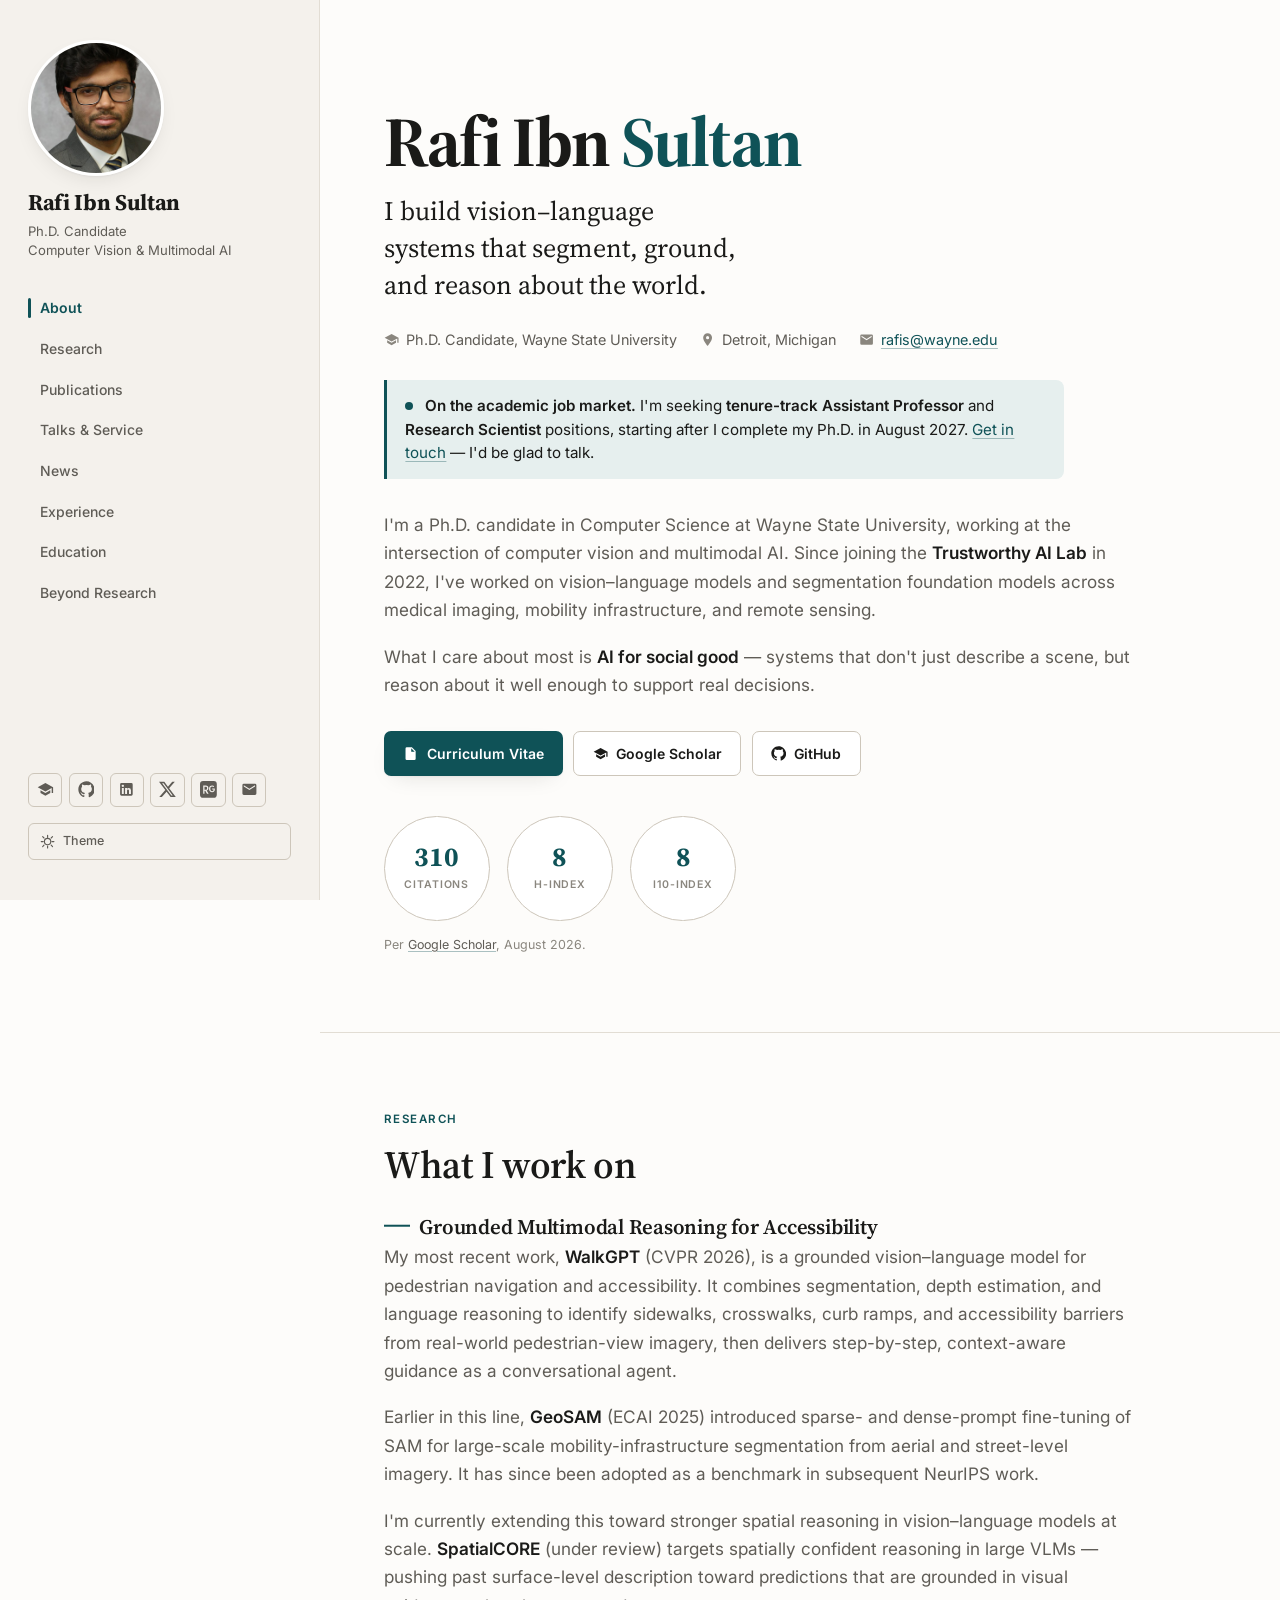
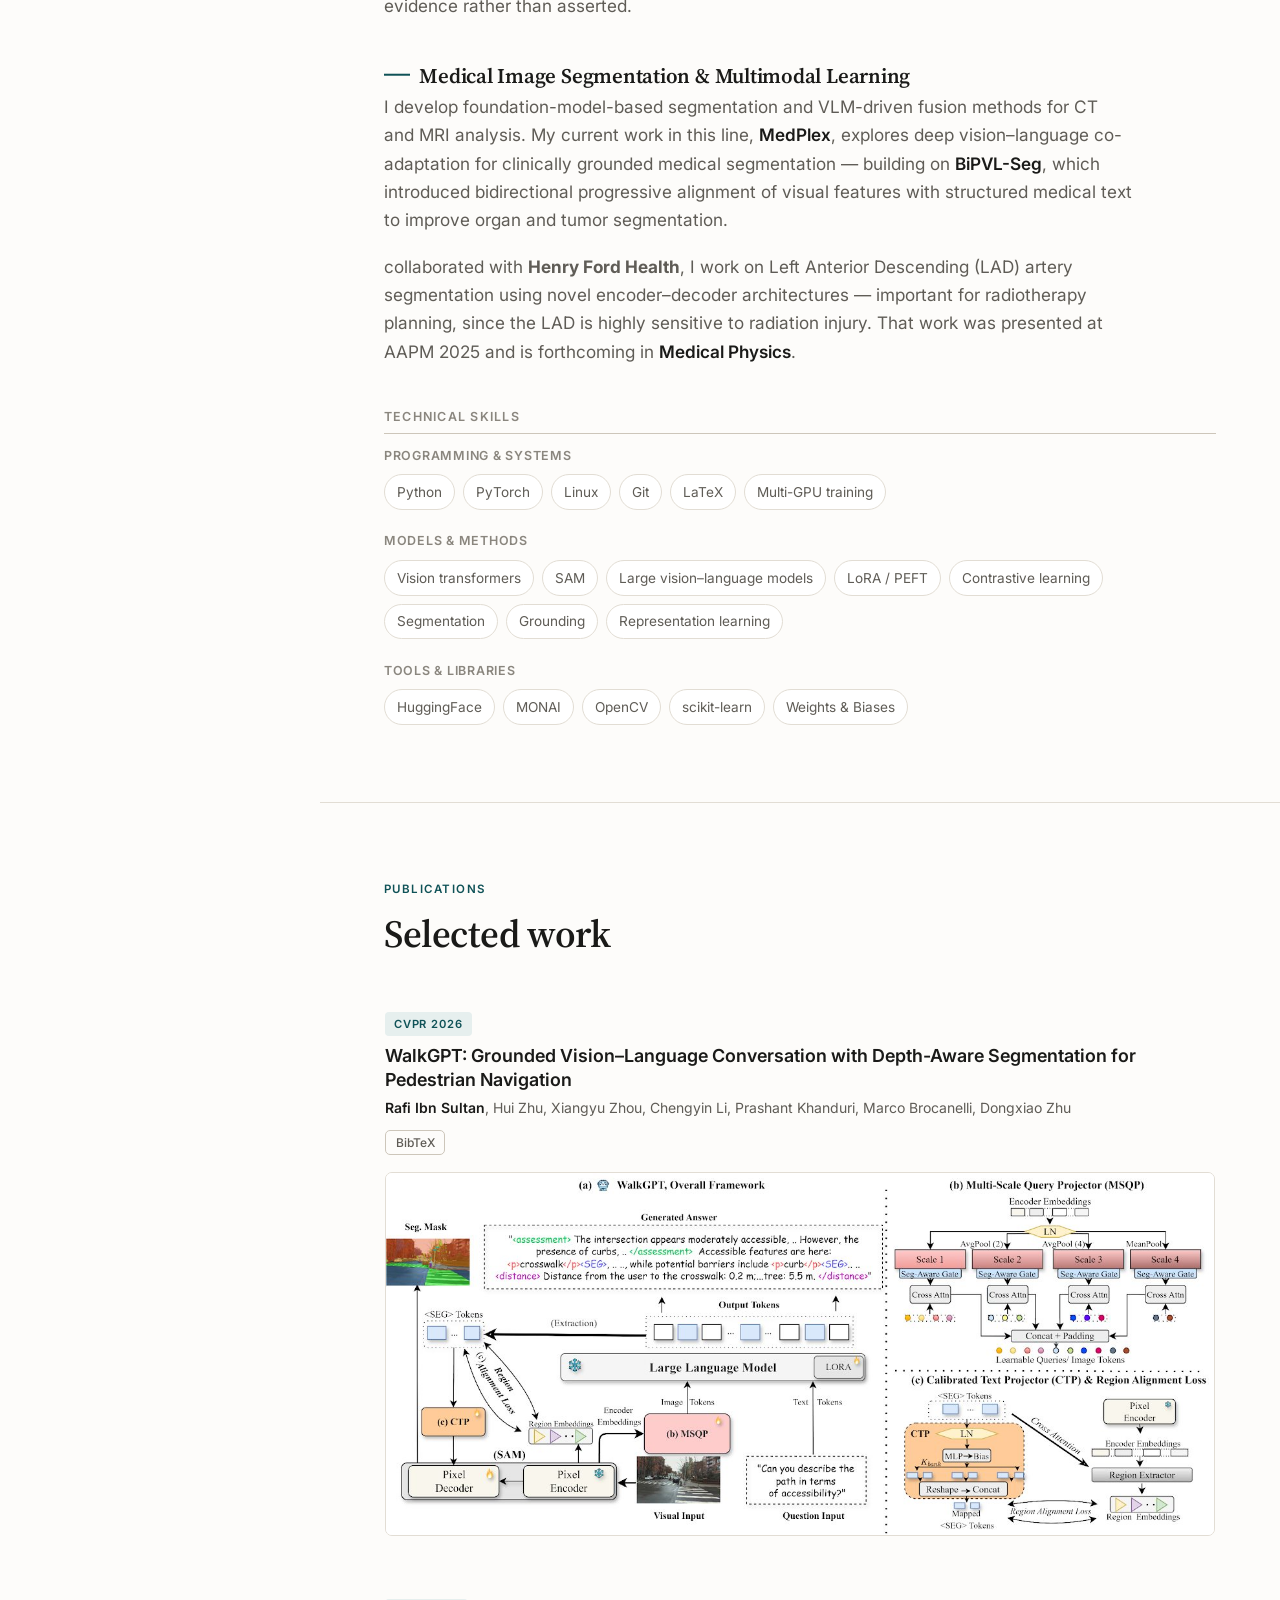
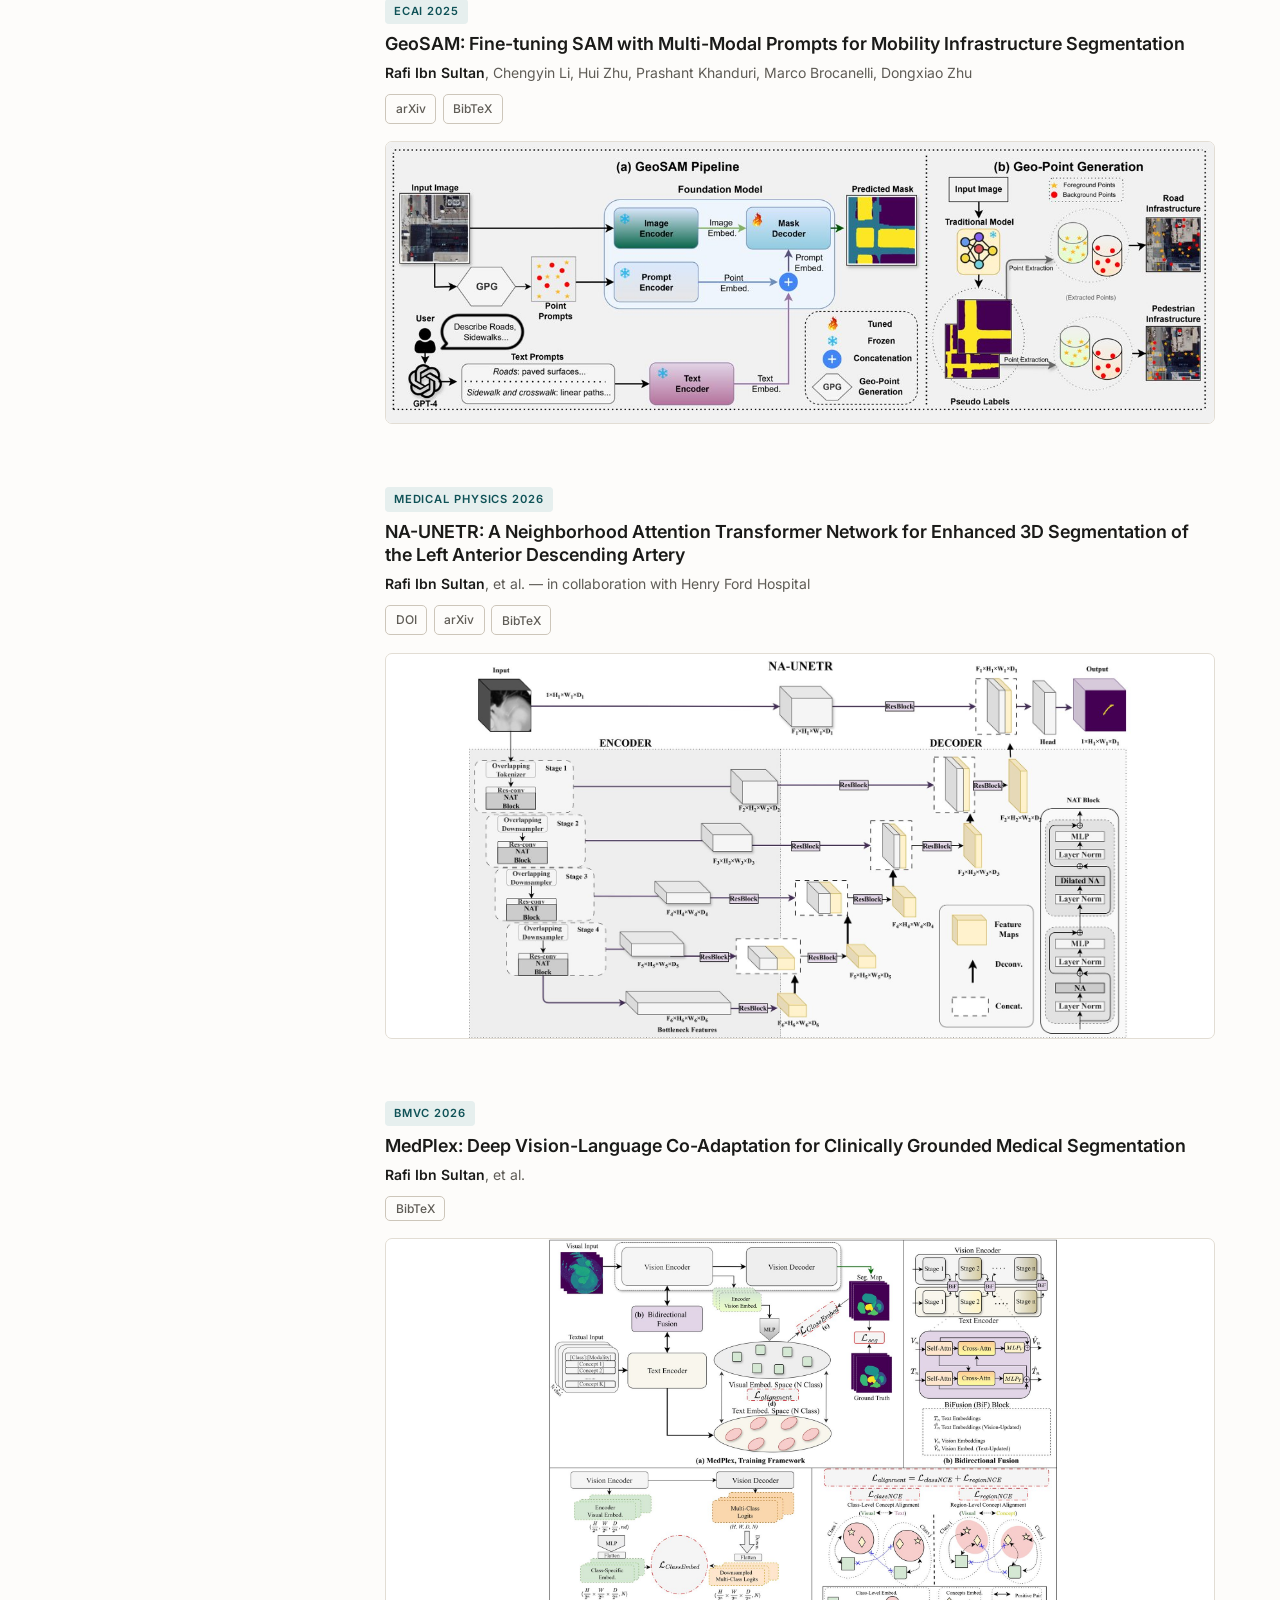
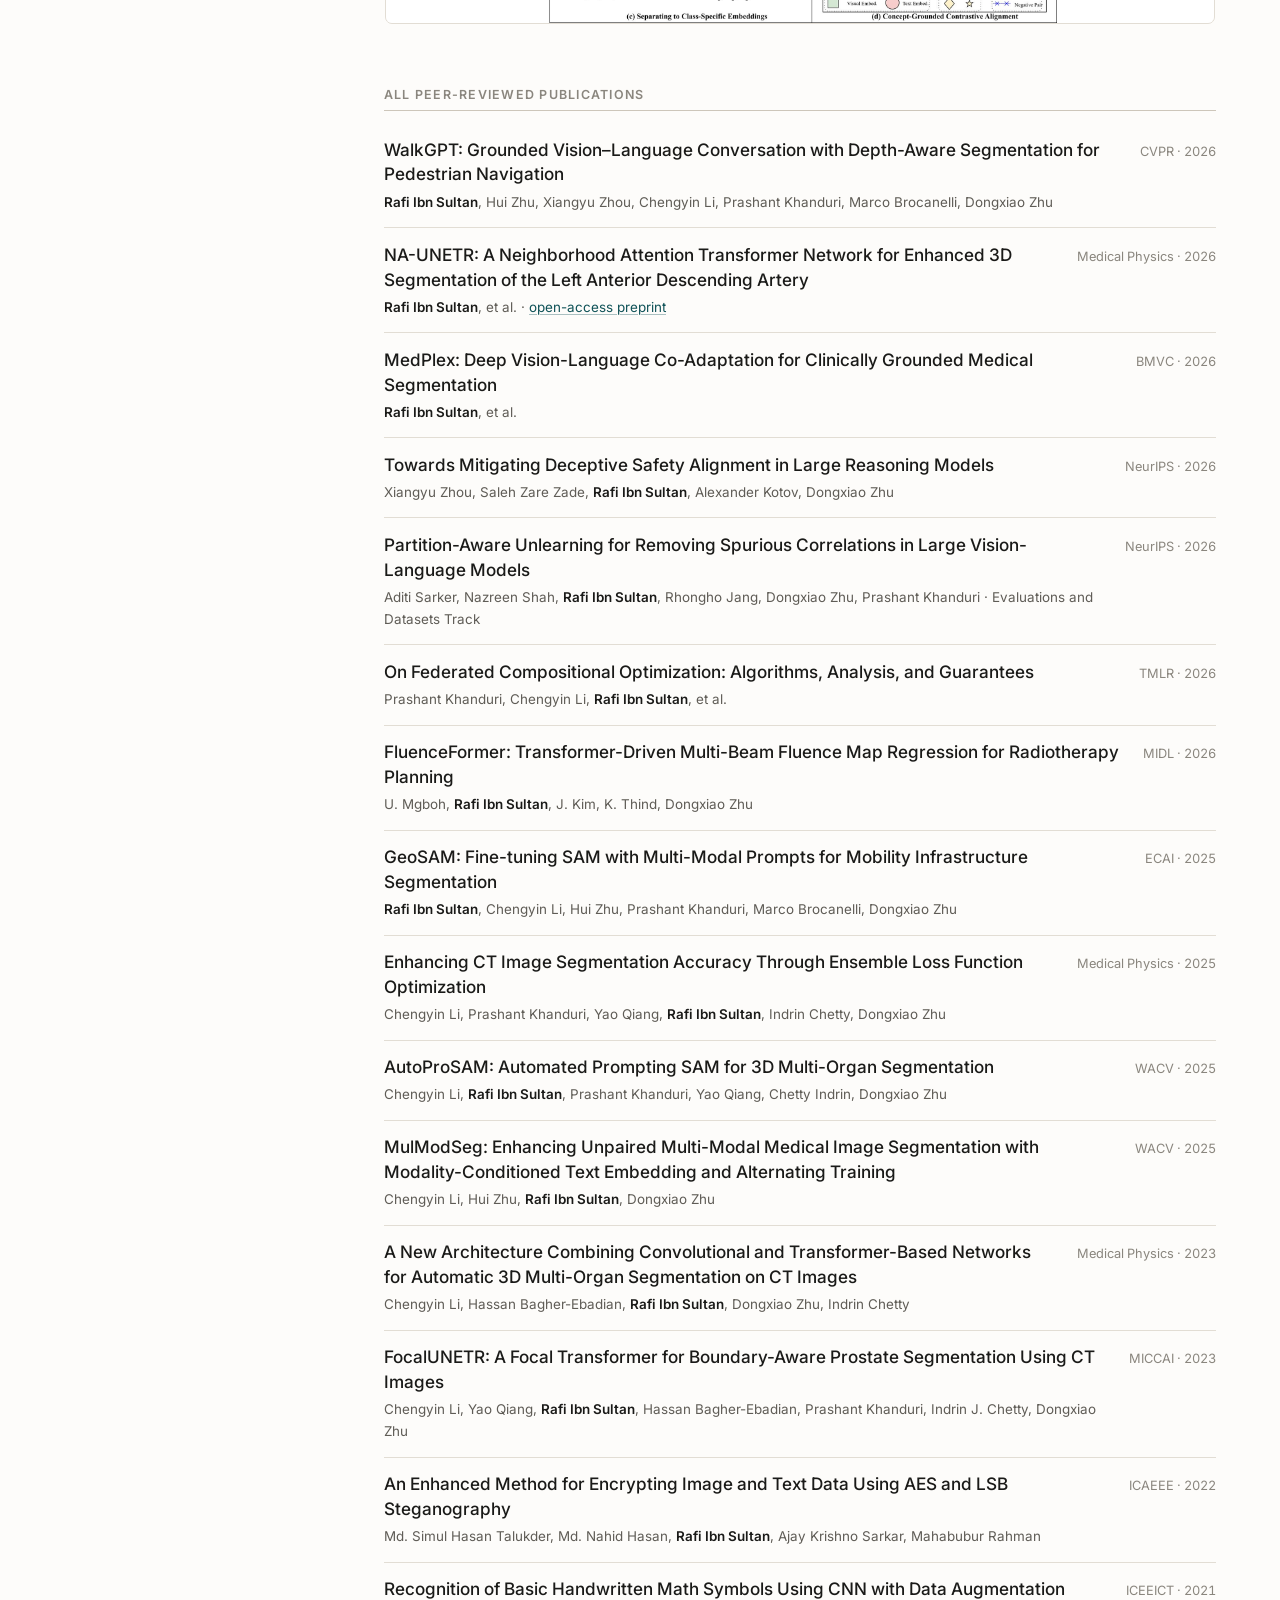
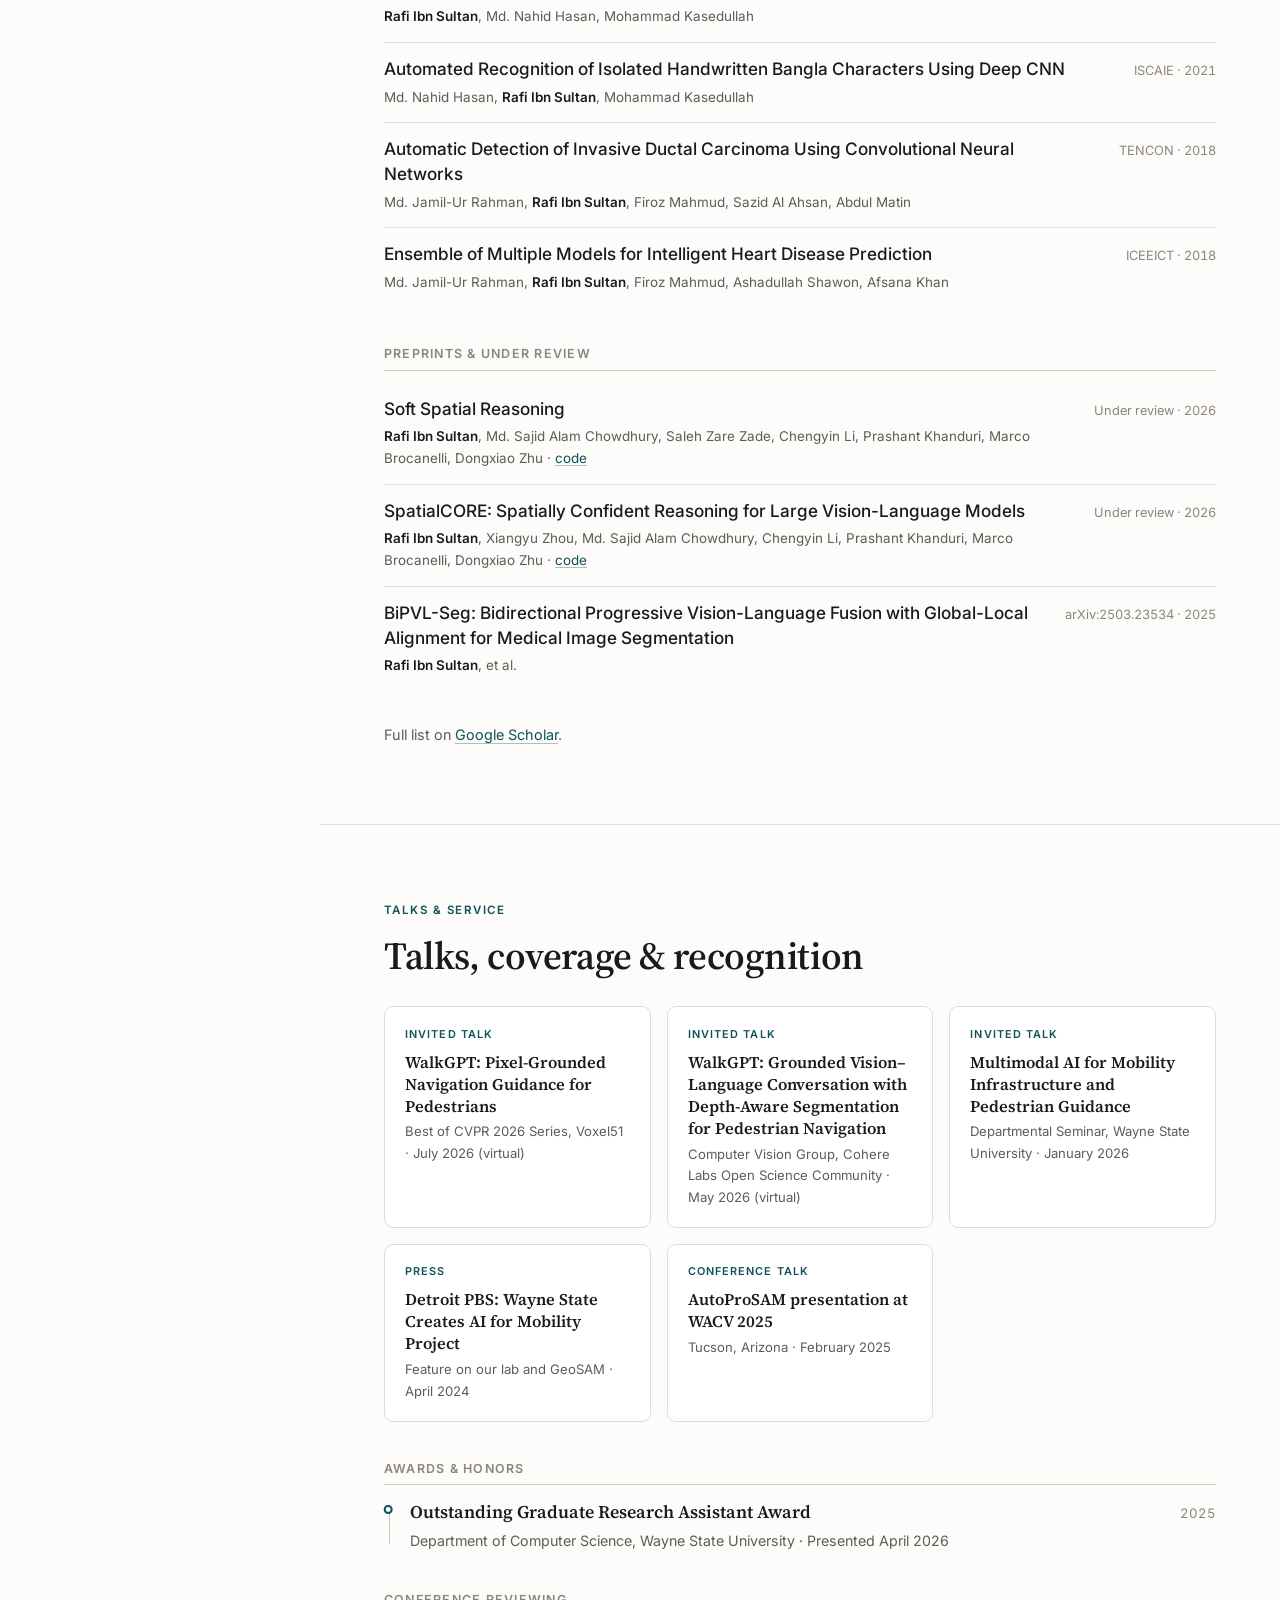
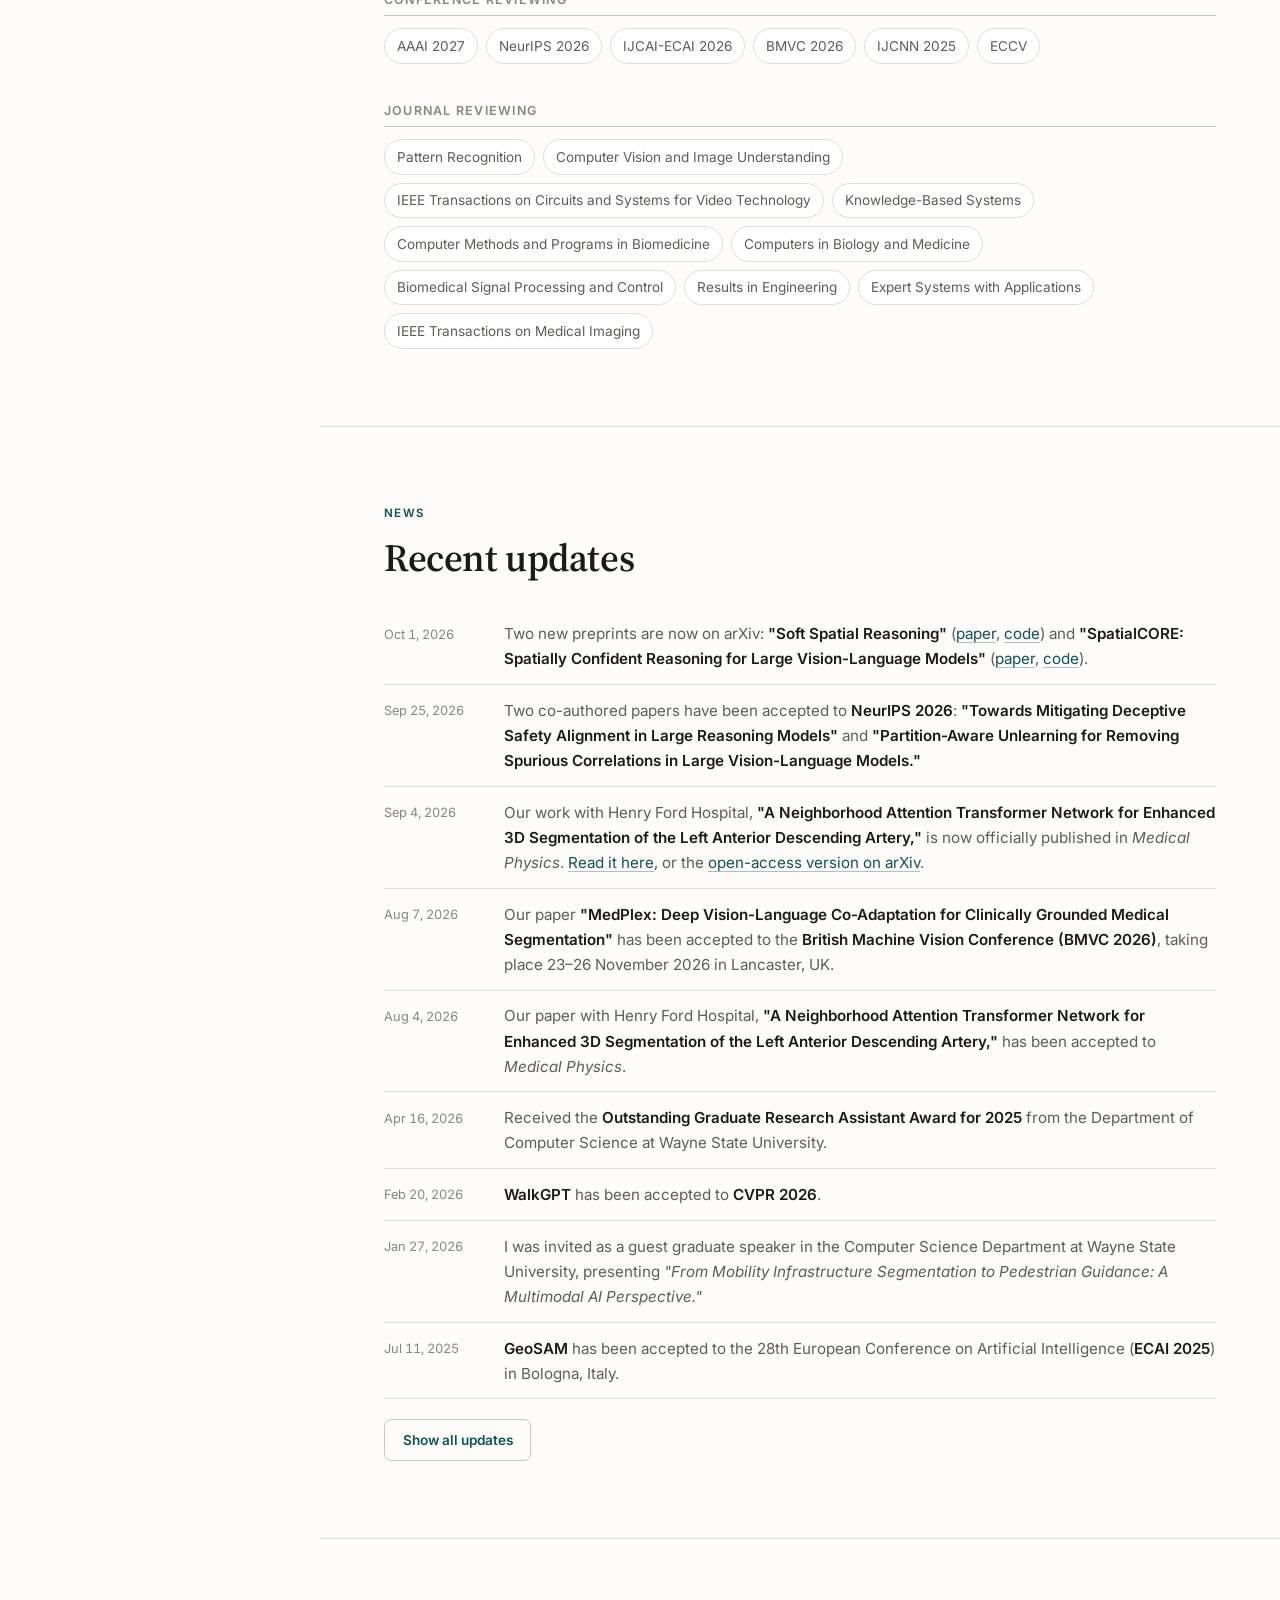
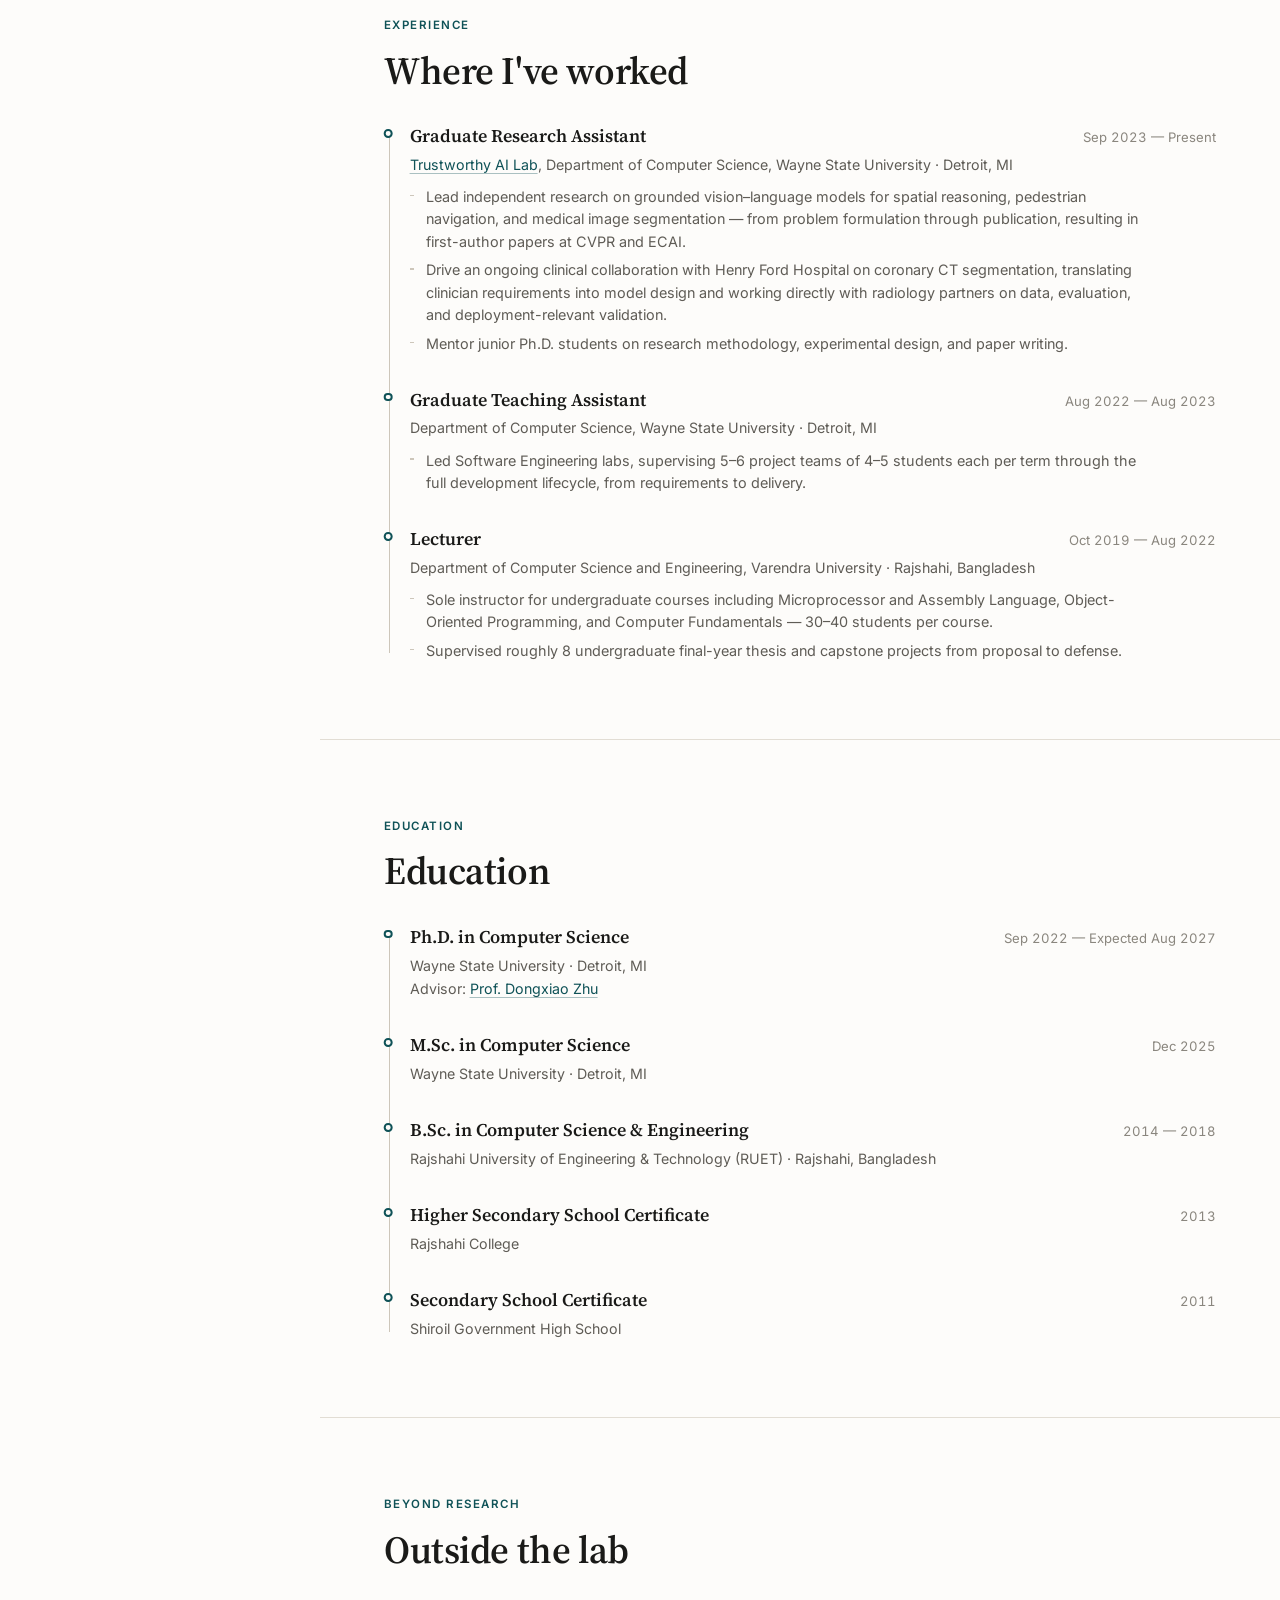
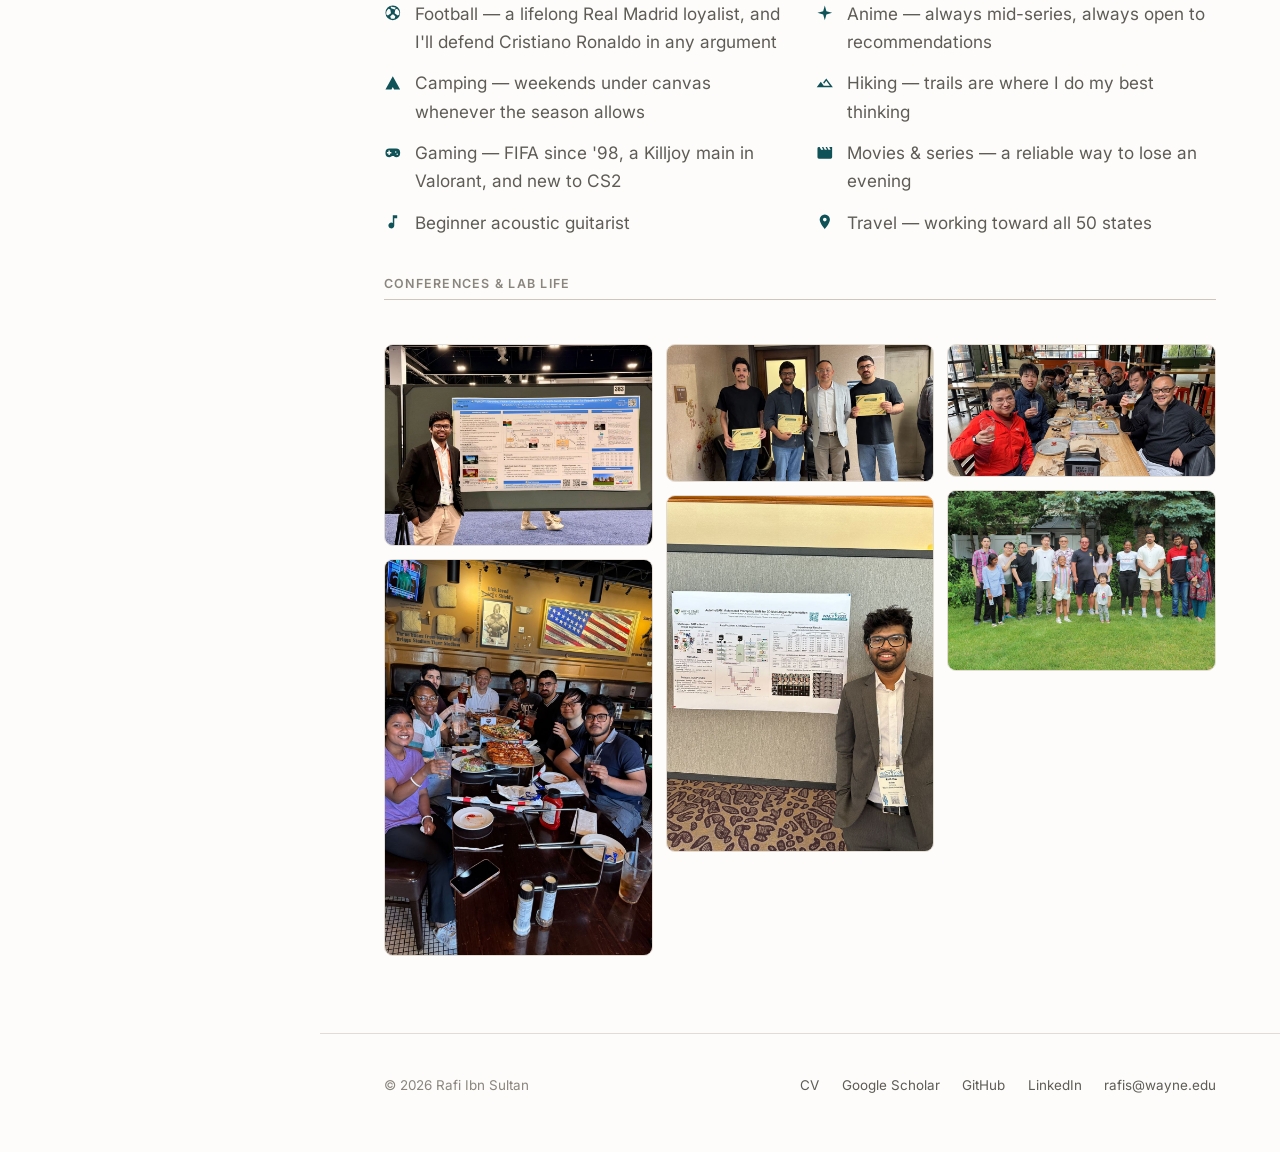
==== commit bd07af2d: "updating" ====
--- a/index.html
+++ b/index.html
@@ -1352,6 +1352,20 @@
           </li>
           <li>
             <div>
+              <div class="pub-compact__title">Towards Mitigating Deceptive Safety Alignment in Large Reasoning Models</div>
+              <div class="pub-compact__authors">Xiangyu Zhou, Saleh Zare Zade, <b>Rafi Ibn Sultan</b>, Alexander Kotov, Dongxiao Zhu</div>
+            </div>
+            <div class="pub-compact__venue">NeurIPS · 2026</div>
+          </li>
+          <li>
+            <div>
+              <div class="pub-compact__title">Partition-Aware Unlearning for Removing Spurious Correlations in Large Vision-Language Models</div>
+              <div class="pub-compact__authors">Aditi Sarker, Nazreen Shah, <b>Rafi Ibn Sultan</b>, Rhongho Jang, Dongxiao Zhu, Prashant Khanduri · Evaluations and Datasets Track</div>
+            </div>
+            <div class="pub-compact__venue">NeurIPS · 2026</div>
+          </li>
+          <li>
+            <div>
               <div class="pub-compact__title">On Federated Compositional Optimization: Algorithms, Analysis, and Guarantees</div>
               <div class="pub-compact__authors">Prashant Khanduri, Chengyin Li, <b>Rafi Ibn Sultan</b>, et al.</div>
             </div>
@@ -1463,8 +1477,19 @@
         <ul class="pub-compact">
           <li>
             <div>
-              <div class="pub-compact__title">SpatialCORE: Spatially Confident Reasoning for Large Vision-Language Models</div>
-              <div class="pub-compact__authors"><b>Rafi Ibn Sultan</b>, et al.</div>
+              <div class="pub-compact__title">
+                <a href="https://arxiv.org/abs/2609.38717" target="_blank" rel="noopener">Soft Spatial Reasoning</a>
+              </div>
+              <div class="pub-compact__authors"><b>Rafi Ibn Sultan</b>, Md. Sajid Alam Chowdhury, Saleh Zare Zade, Chengyin Li, Prashant Khanduri, Marco Brocanelli, Dongxiao Zhu · <a href="https://github.com/rafiibnsultan/Soft_Spatial_Reasoning" target="_blank" rel="noopener">code</a></div>
+            </div>
+            <div class="pub-compact__venue">Under review · 2026</div>
+          </li>
+          <li>
+            <div>
+              <div class="pub-compact__title">
+                <a href="https://arxiv.org/abs/2609.38716" target="_blank" rel="noopener">SpatialCORE: Spatially Confident Reasoning for Large Vision-Language Models</a>
+              </div>
+              <div class="pub-compact__authors"><b>Rafi Ibn Sultan</b>, Xiangyu Zhou, Md. Sajid Alam Chowdhury, Chengyin Li, Prashant Khanduri, Marco Brocanelli, Dongxiao Zhu · <a href="https://github.com/rafiibnsultan/SpatialCORE" target="_blank" rel="noopener">code</a></div>
             </div>
             <div class="pub-compact__venue">Under review · 2026</div>
           </li>
@@ -1568,6 +1593,14 @@
 
         <ul class="news" id="newsList">
           <li>
+            <span class="news__date">Oct 1, 2026</span>
+            <span class="news__body">Two new preprints are now on arXiv: <b>"Soft Spatial Reasoning"</b> (<a href="https://arxiv.org/abs/2609.38717" target="_blank" rel="noopener">paper</a>, <a href="https://github.com/rafiibnsultan/Soft_Spatial_Reasoning" target="_blank" rel="noopener">code</a>) and <b>"SpatialCORE: Spatially Confident Reasoning for Large Vision-Language Models"</b> (<a href="https://arxiv.org/abs/2609.38716" target="_blank" rel="noopener">paper</a>, <a href="https://github.com/rafiibnsultan/SpatialCORE" target="_blank" rel="noopener">code</a>).</span>
+          </li>
+          <li>
+            <span class="news__date">Sep 25, 2026</span>
+            <span class="news__body">Two co-authored papers have been accepted to <b>NeurIPS 2026</b>: <b>"Towards Mitigating Deceptive Safety Alignment in Large Reasoning Models"</b> and <b>"Partition-Aware Unlearning for Removing Spurious Correlations in Large Vision-Language Models."</b></span>
+          </li>
+          <li>
             <span class="news__date">Sep 4, 2026</span>
             <span class="news__body">Our work with Henry Ford Hospital, <b>"A Neighborhood Attention Transformer Network for Enhanced 3D Segmentation of the Left Anterior Descending Artery,"</b> is now officially published in <i>Medical Physics</i>. <a href="https://aapm.onlinelibrary.wiley.com/doi/10.1002/mp.70653" target="_blank" rel="noopener">Read it here</a>, or the <a href="https://arxiv.org/abs/2608.12274" target="_blank" rel="noopener">open-access version on arXiv</a>.</span>
           </li>
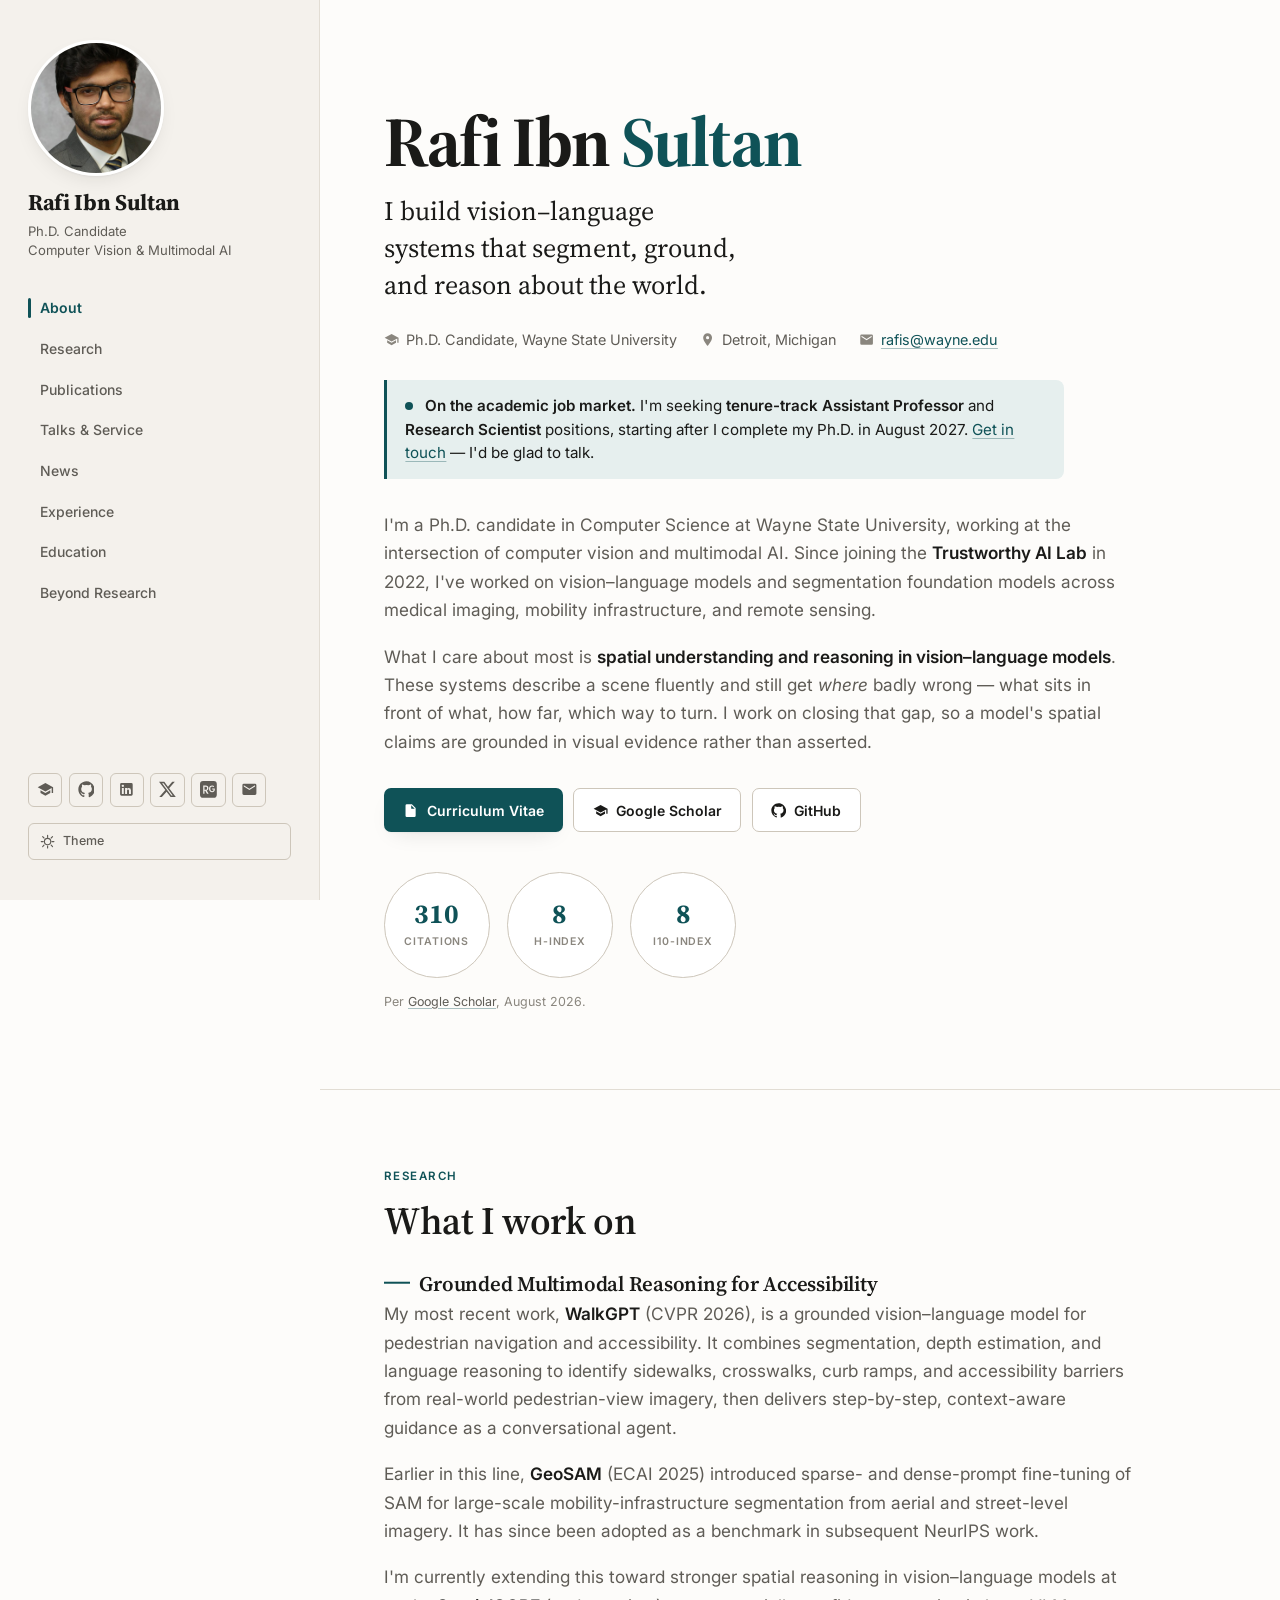
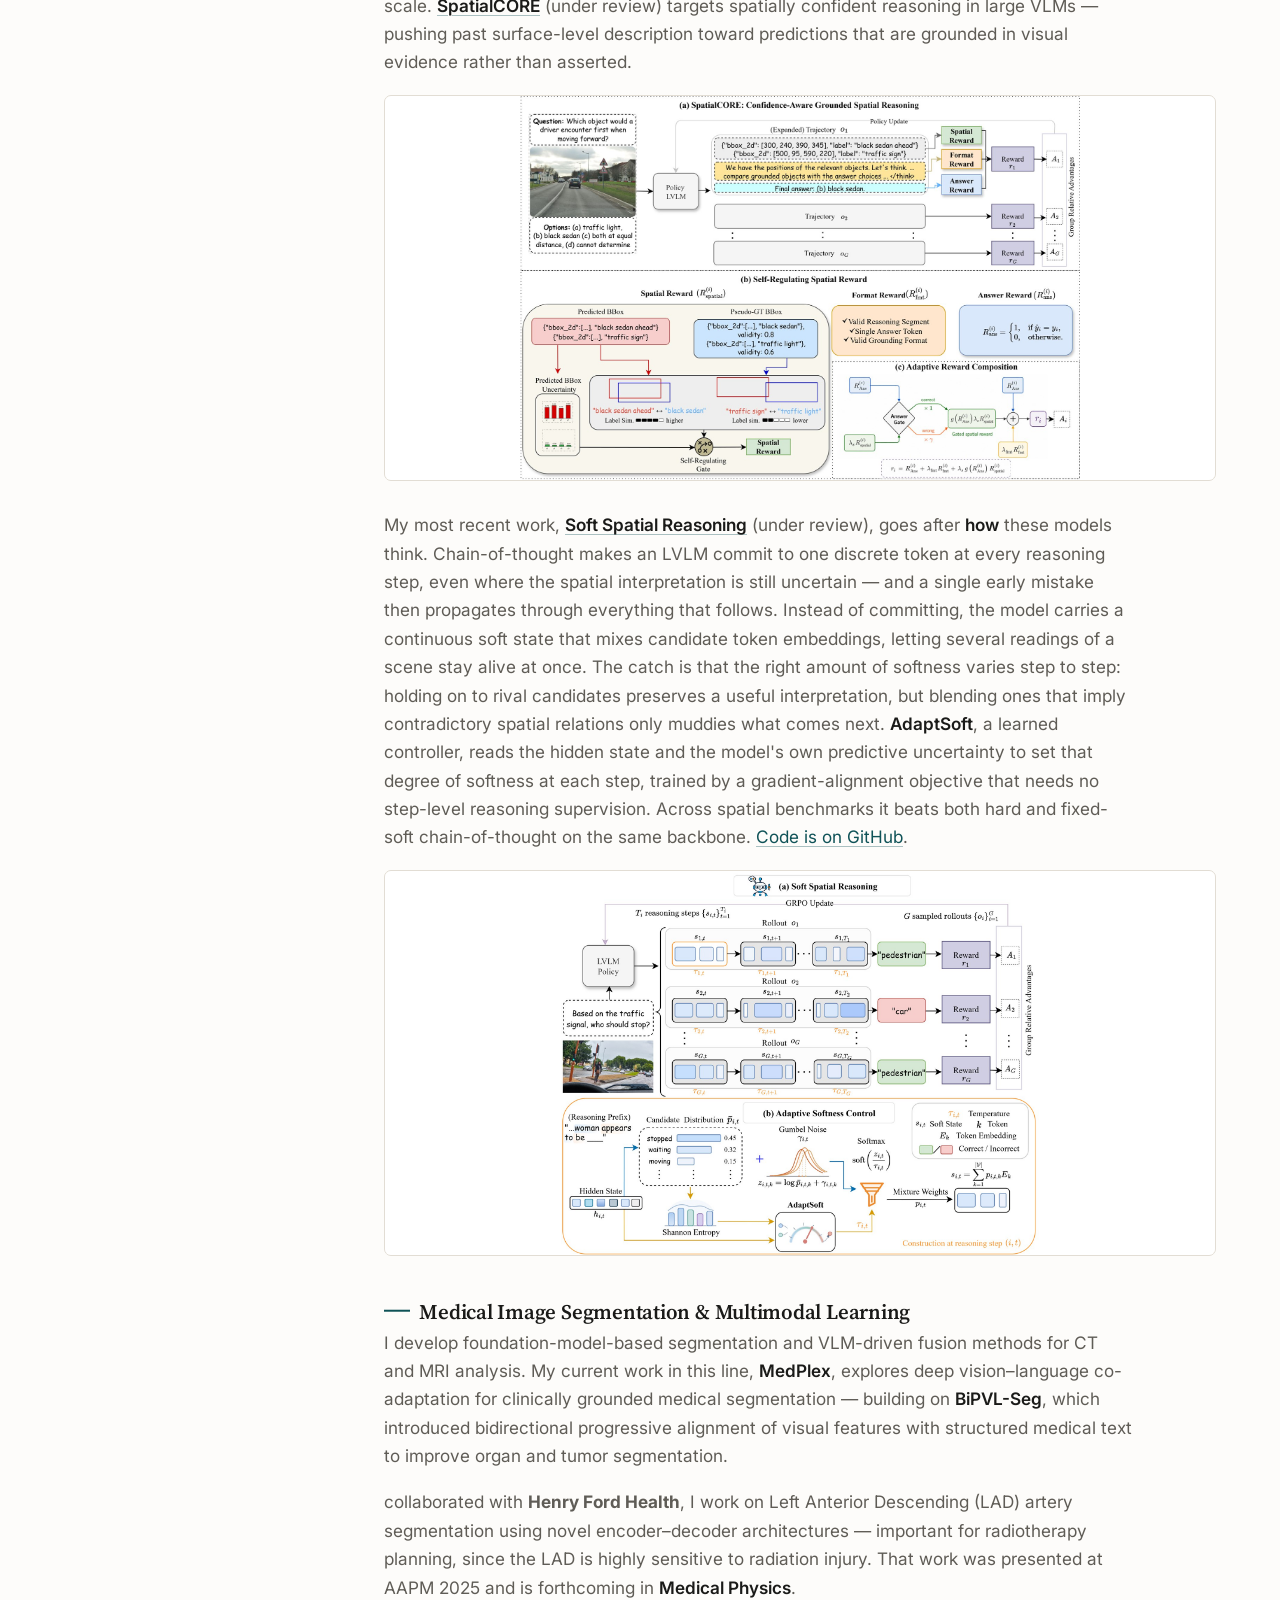
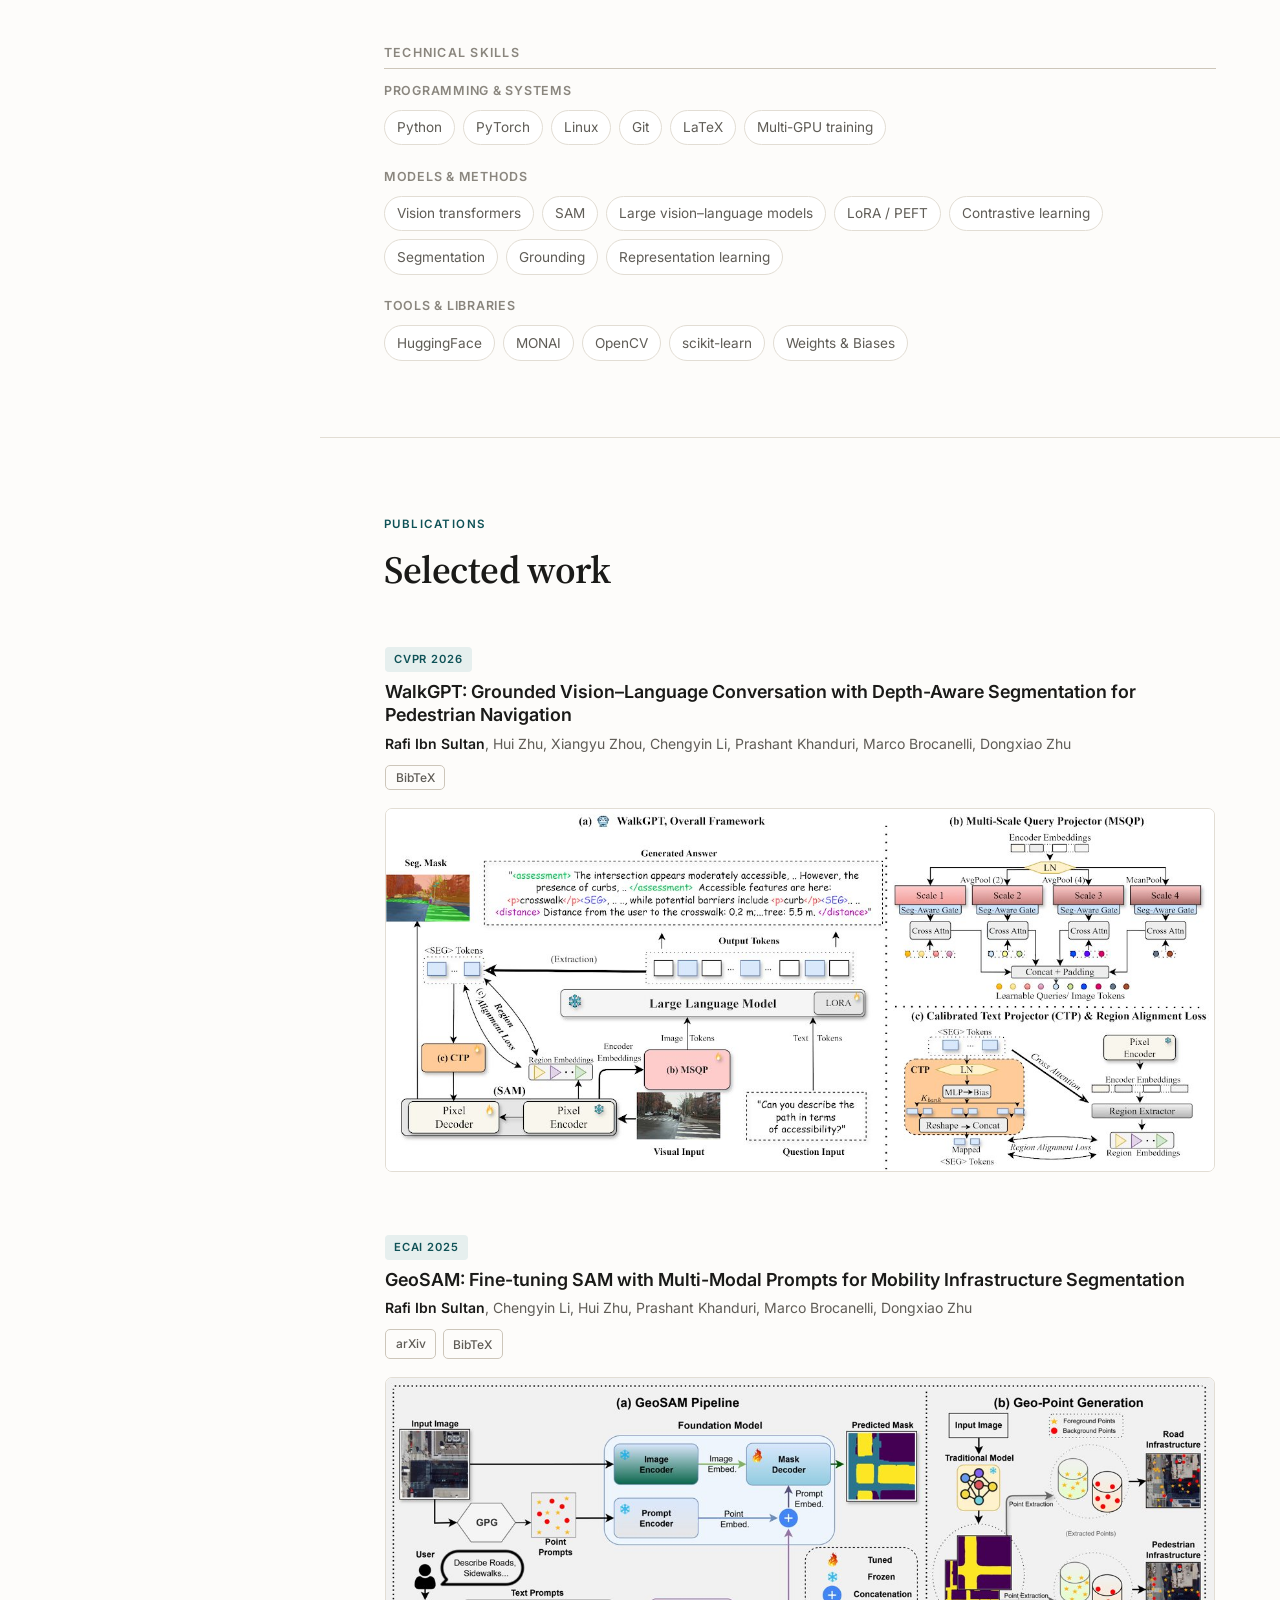
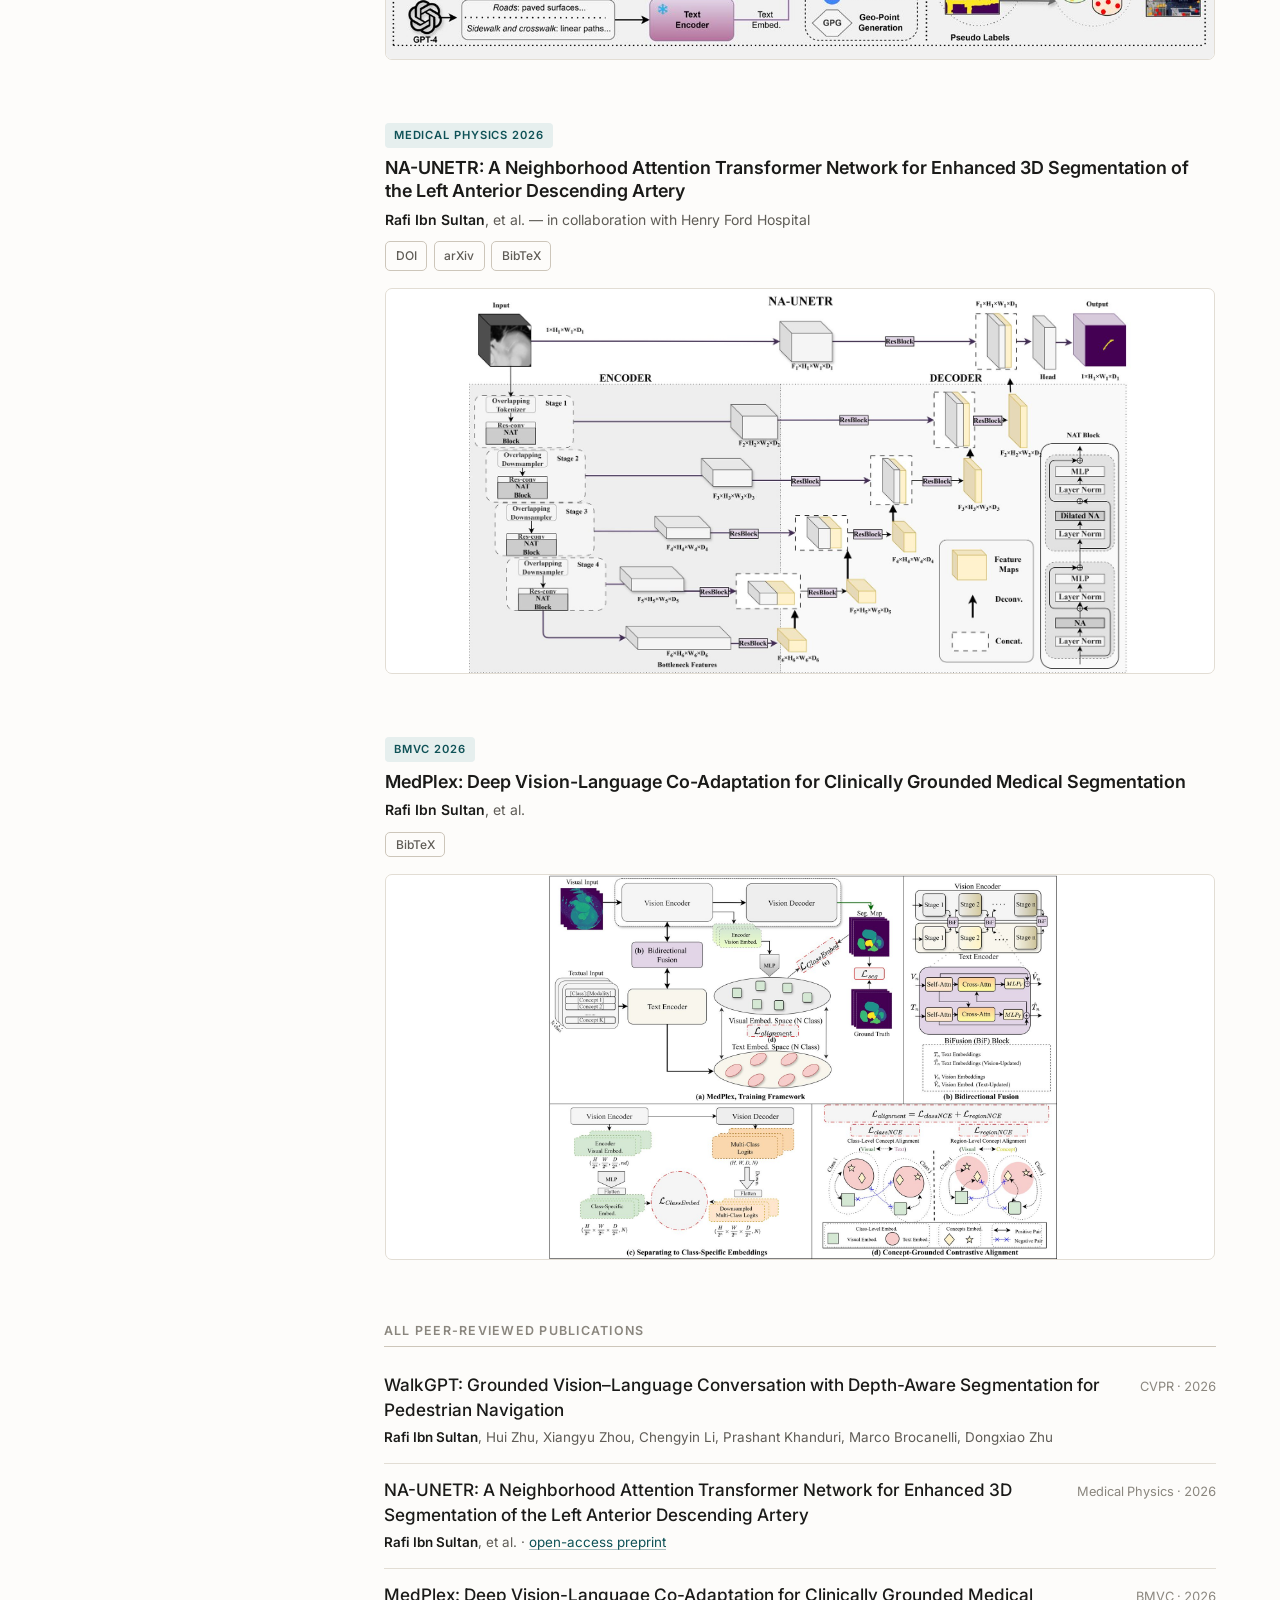
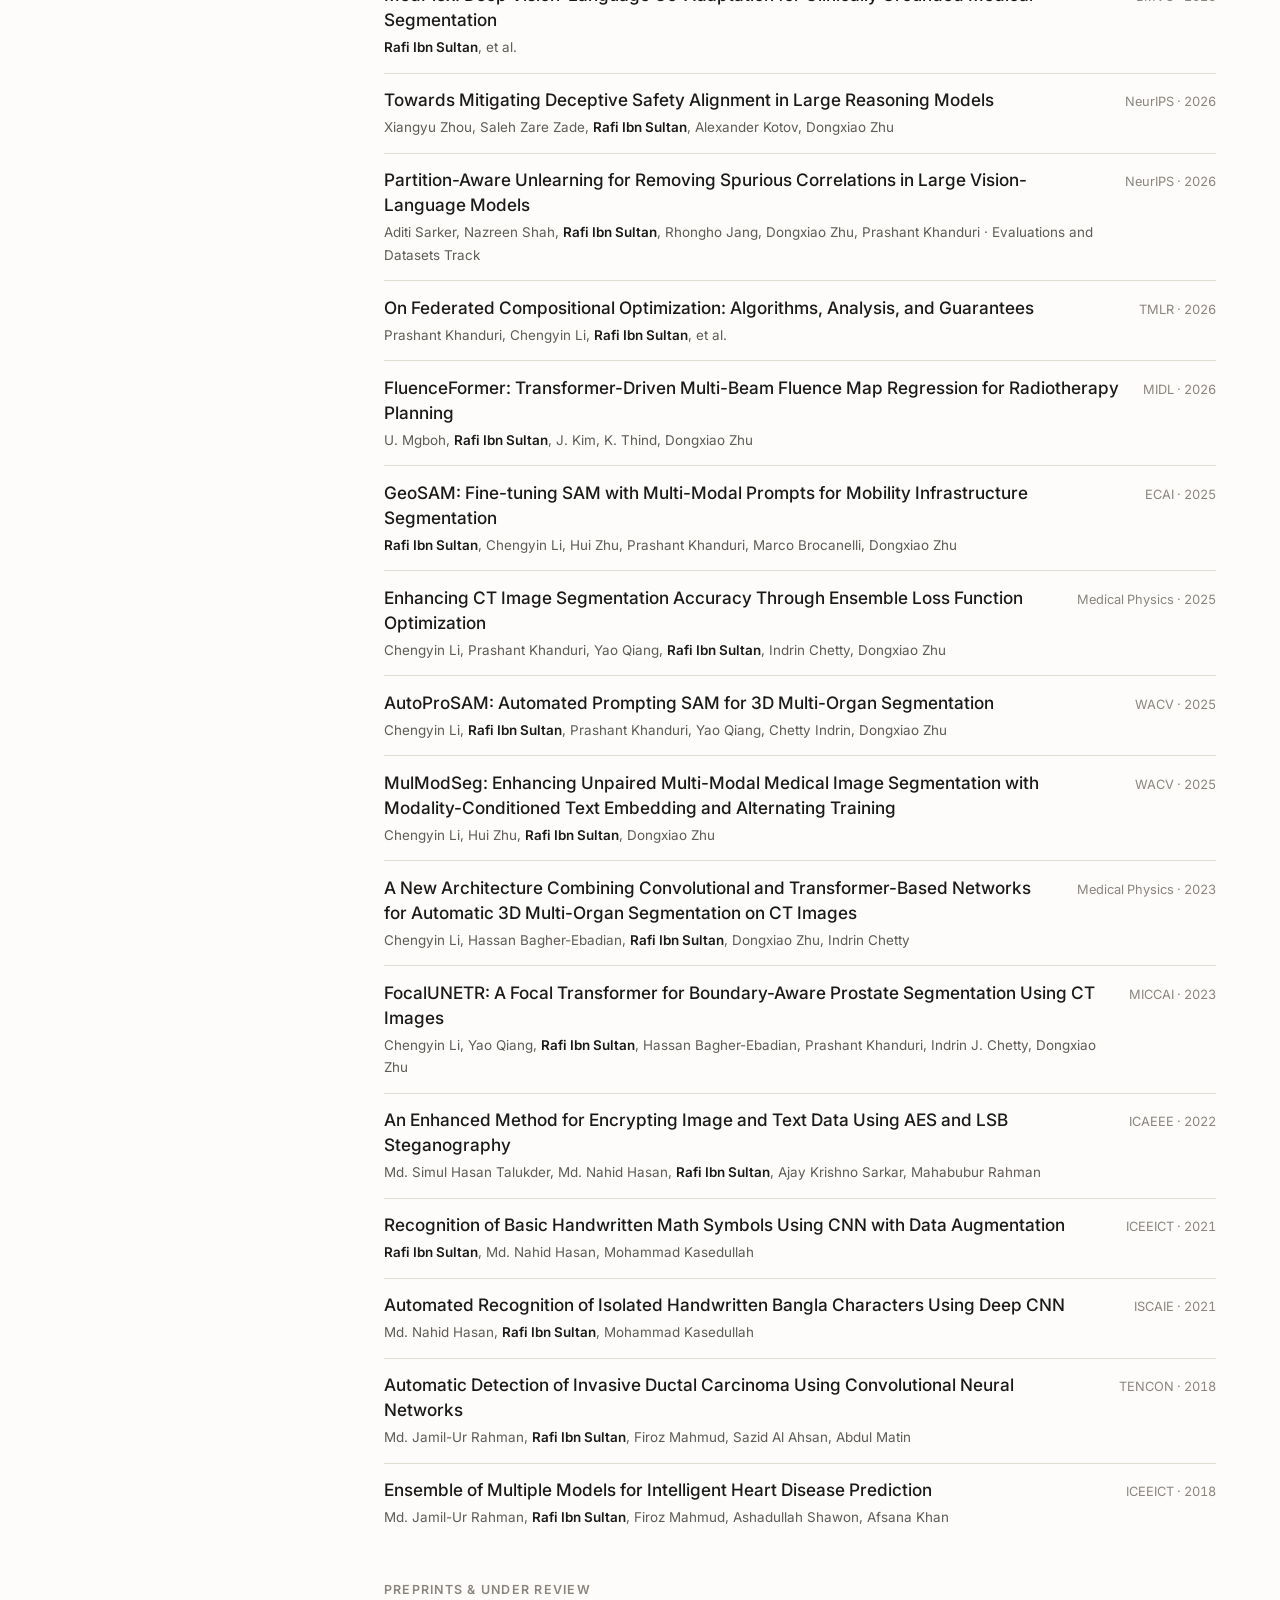
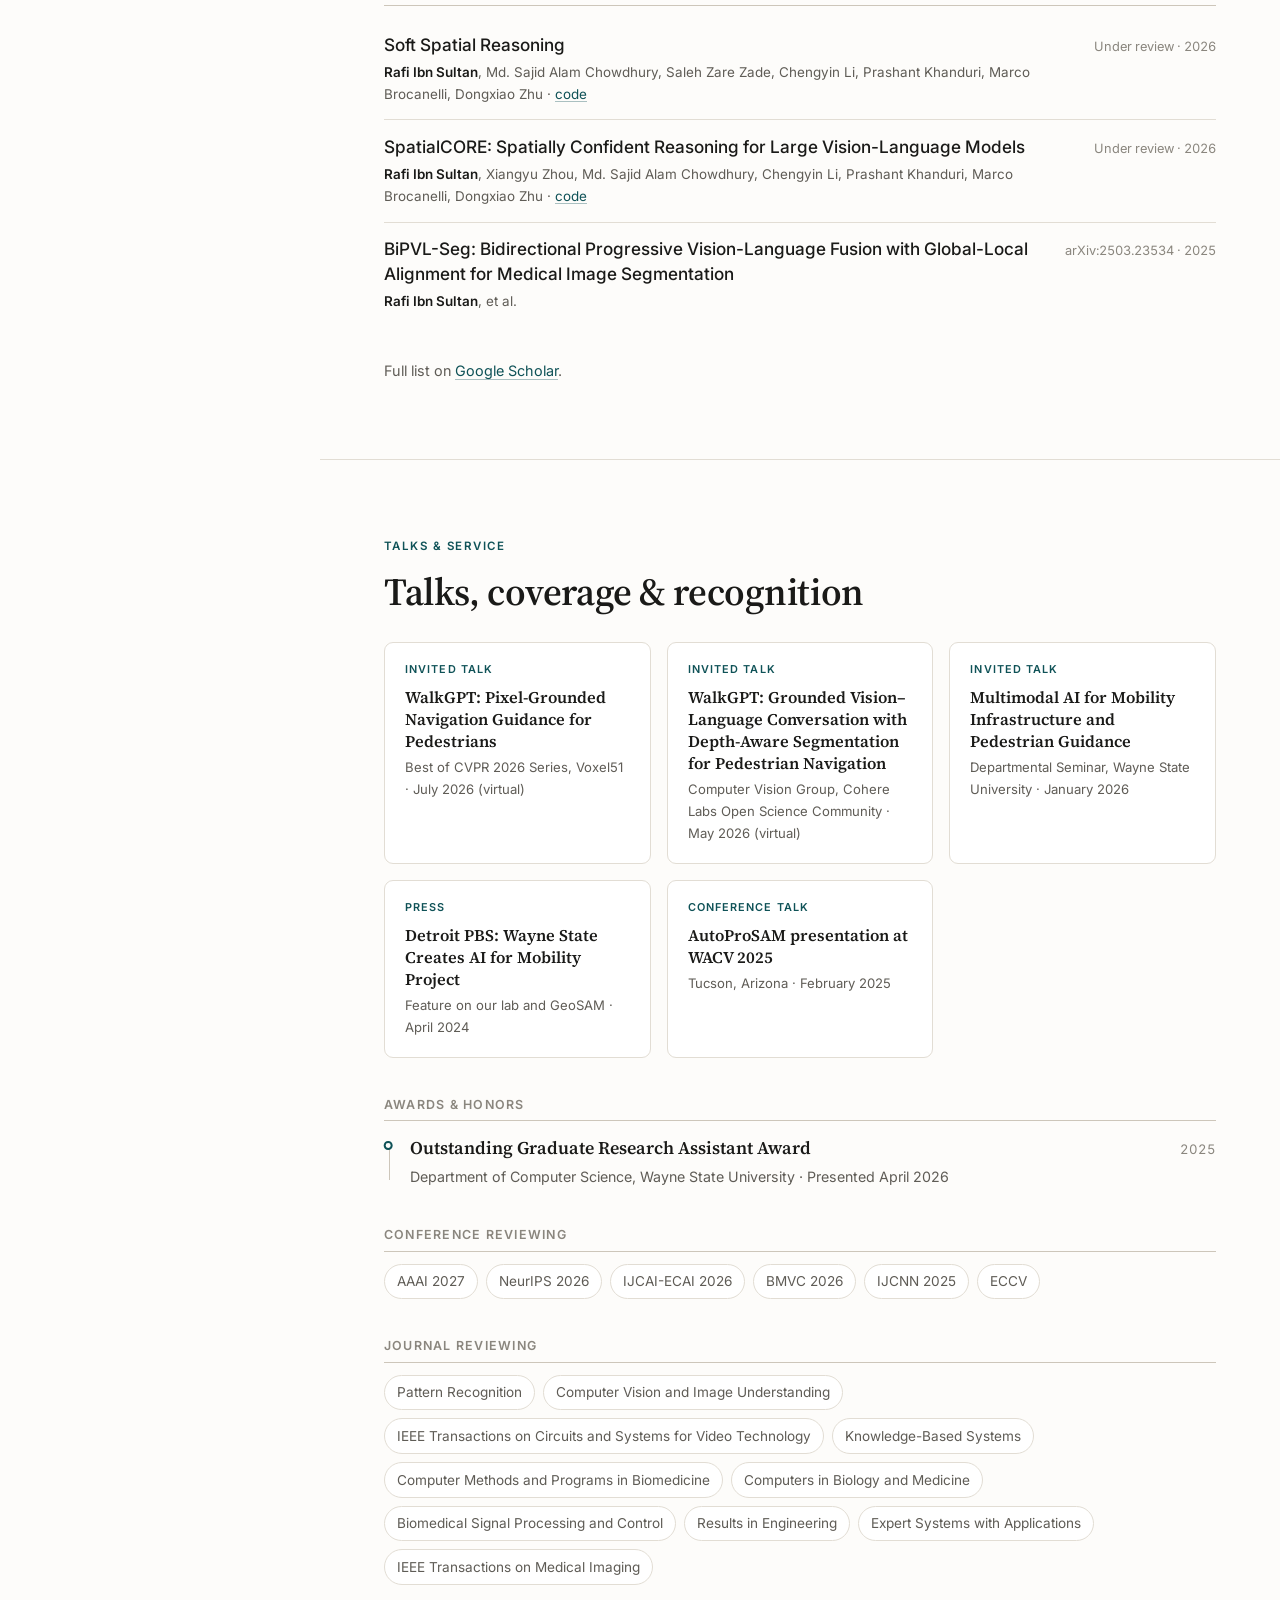
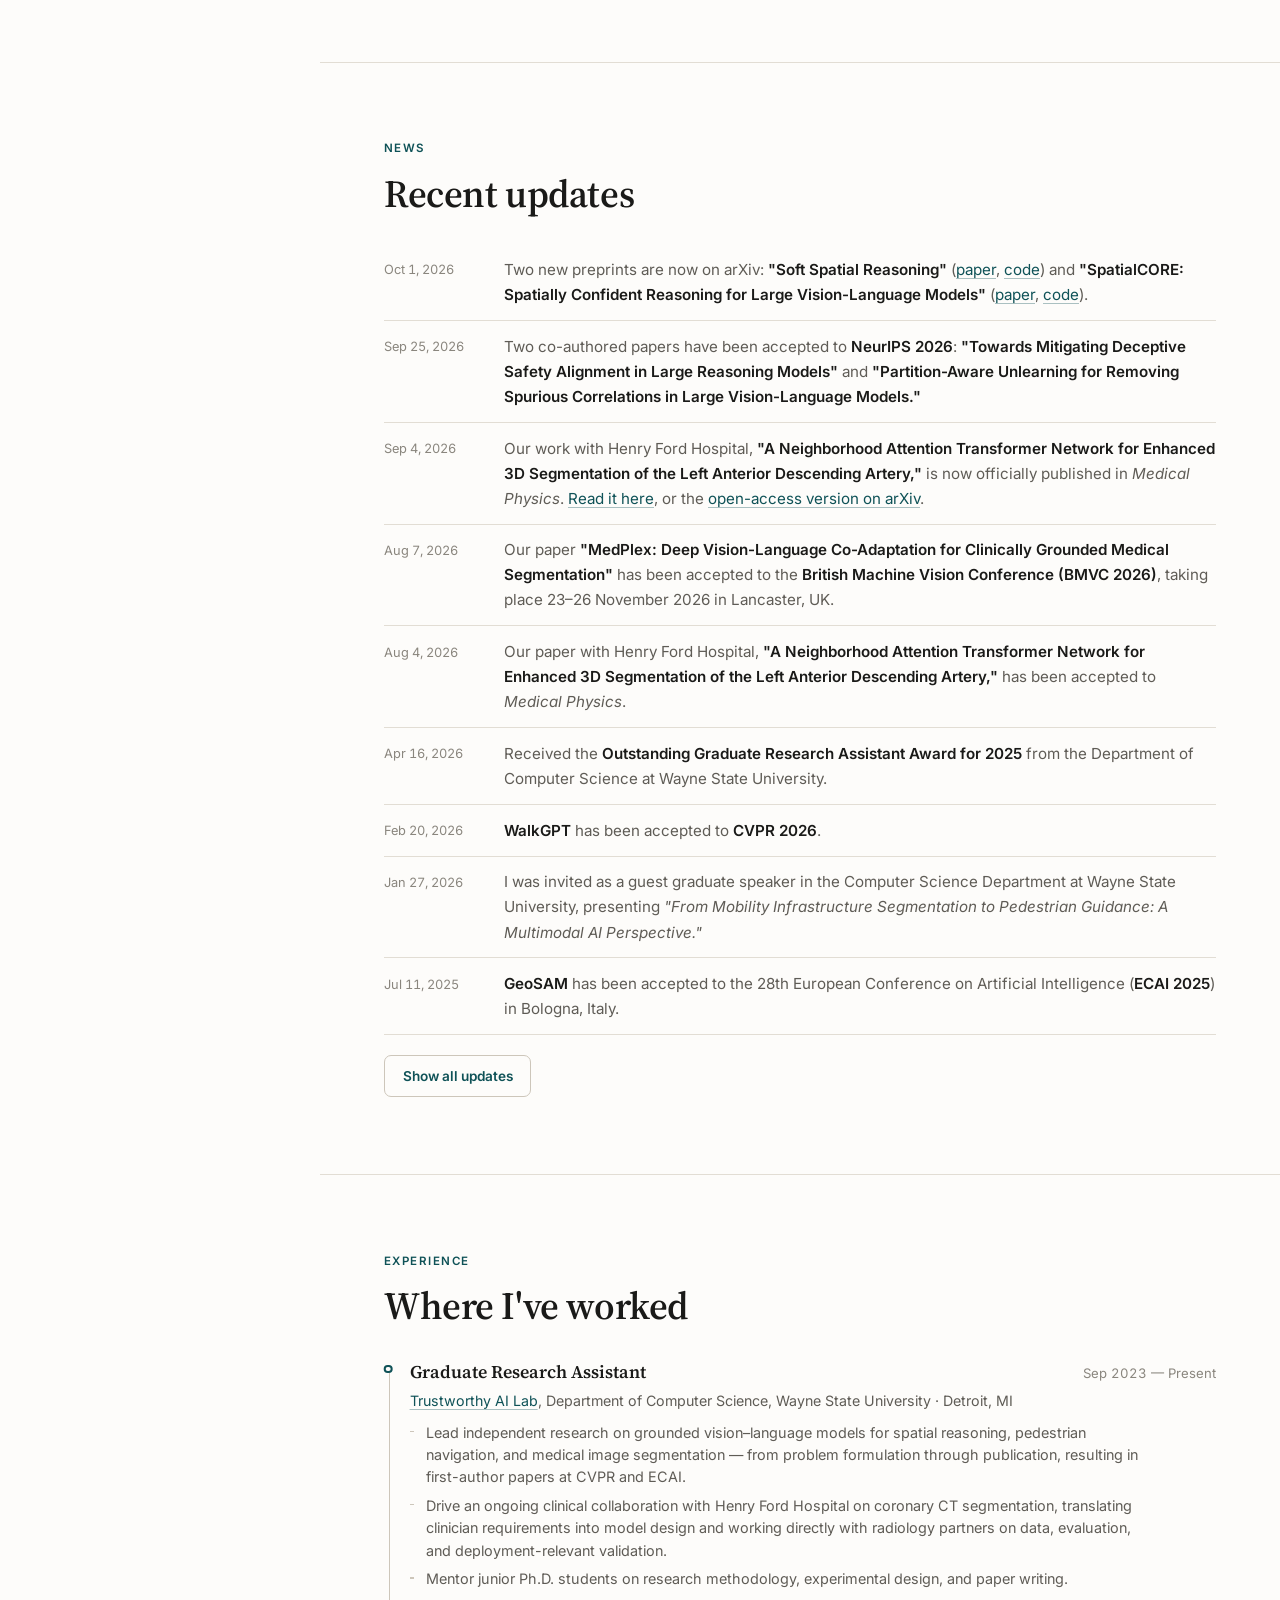
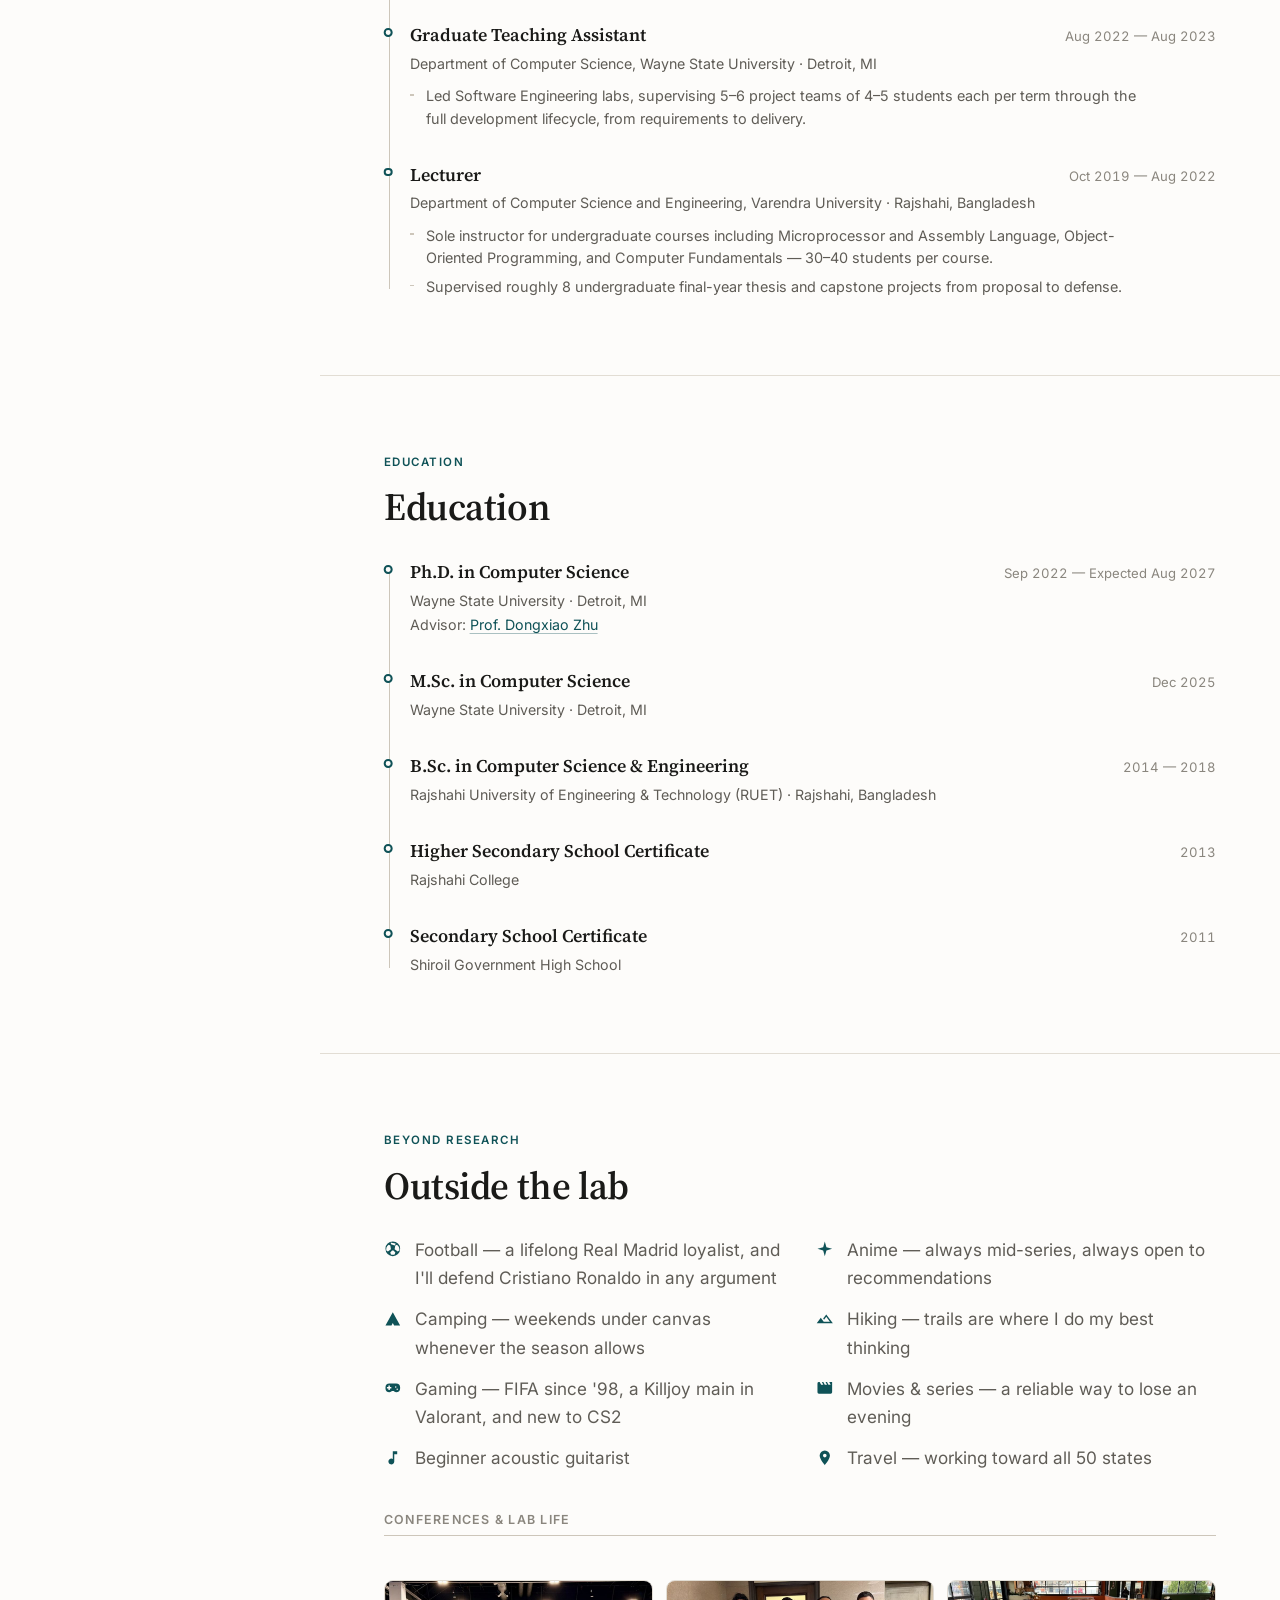
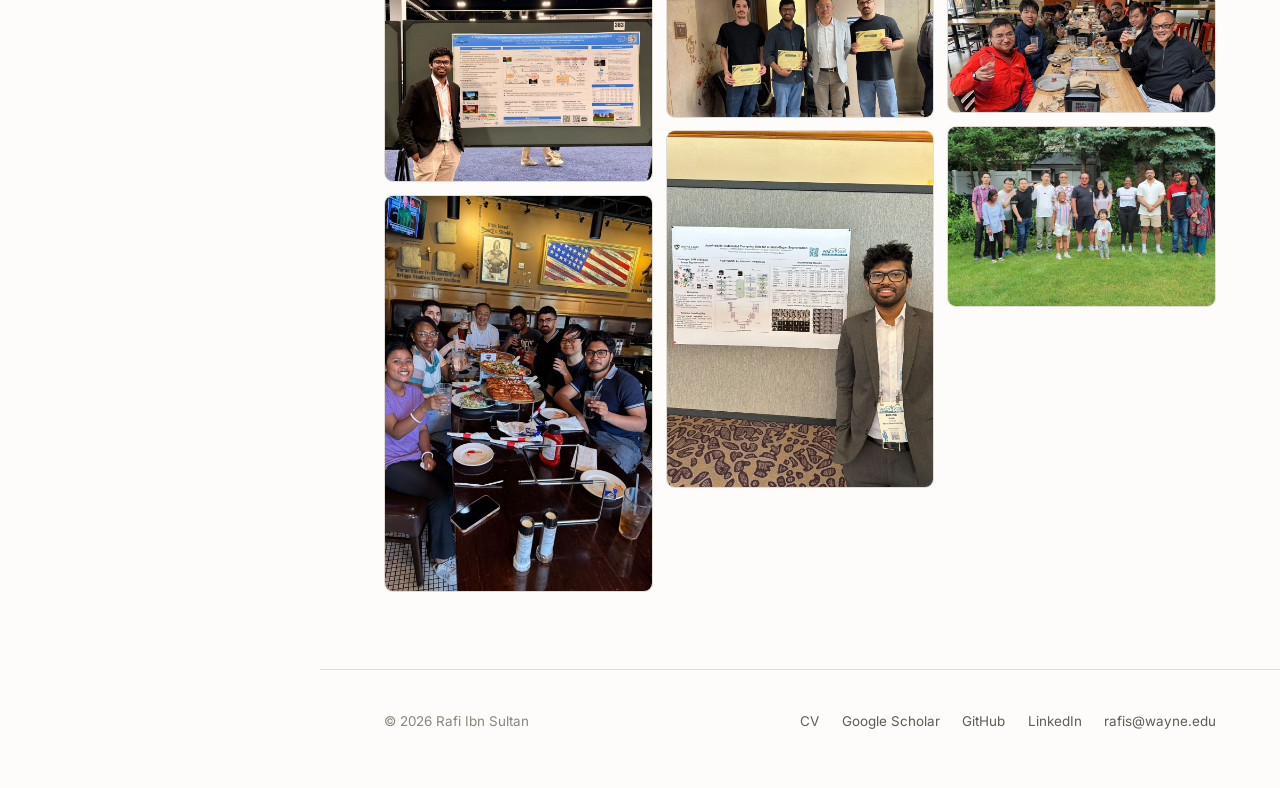
==== commit 9b8eaebd: "Updating" ====
--- a/index.html
+++ b/index.html
@@ -608,6 +608,10 @@
     .pub__figure.is-missing { pointer-events: none; }
     .pub__figure.is-missing::after { display: none; }
 
+    /* Same figure treatment, used inline inside the Research prose so each
+       architecture sits directly under the paragraph that explains it. */
+    .research-figure { margin-bottom: 1.9rem; }
+
     .pub__venue {
       display: inline-block;
       font-size: .7rem;
@@ -1139,8 +1143,10 @@
             computer vision and multimodal AI. Since joining the <strong>Trustworthy AI Lab</strong> in 2022, I've
             worked on vision–language models and segmentation foundation models across medical imaging, mobility
             infrastructure, and remote sensing.</p>
-          <p>What I care about most is <strong>AI for social good</strong> — systems that don't just describe a scene,
-            but reason about it well enough to support real decisions.</p>
+          <p>What I care about most is <strong>spatial understanding and reasoning in vision–language models</strong>.
+            These systems describe a scene fluently and still get <em>where</em> badly wrong — what sits in front of
+            what, how far, which way to turn. I work on closing that gap, so a model's spatial claims are grounded in
+            visual evidence rather than asserted.</p>
         </div>
 
         
@@ -1205,8 +1211,36 @@
             for large-scale mobility-infrastructure segmentation from aerial and street-level imagery. It has since
             been adopted as a benchmark in subsequent NeurIPS work.</p>
           <p>I'm currently extending this toward stronger spatial reasoning in vision–language models at scale.
-            <em>SpatialCORE</em> (under review) targets spatially confident reasoning in large VLMs — pushing past
-            surface-level description toward predictions that are grounded in visual evidence rather than asserted.</p>
+            <a href="https://arxiv.org/abs/2609.38716" target="_blank" rel="noopener"><em>SpatialCORE</em></a>
+            (under review) targets spatially confident reasoning in large VLMs — pushing past surface-level
+            description toward predictions that are grounded in visual evidence rather than asserted.</p>
+
+          <a class="pub__figure research-figure" href="img/papers/spatialcore.jpg" target="_blank" rel="noopener"
+             data-placeholder="Add spatialcore.jpg" aria-label="Open the full-size SpatialCORE architecture figure">
+            <img src="img/papers/spatialcore.jpg" loading="lazy"
+                 onerror="var f=this.parentNode; f.classList.add('is-missing'); this.remove();"
+                 alt="SpatialCORE architecture: a policy LVLM answers a grounded spatial question about a driving scene by emitting 2D bounding boxes, a reasoning segment, and a final answer. Each sampled trajectory earns separate spatial, format, and answer rewards that combine into group-relative advantages driving a policy update. Lower panels detail the self-regulating spatial reward, which weighs predicted boxes against pseudo-ground-truth boxes using label similarity and box uncertainty, and the adaptive reward composition that gates the spatial reward on whether the answer was correct.">
+          </a>
+          <p>My most recent work,
+            <a href="https://arxiv.org/abs/2609.38717" target="_blank" rel="noopener"><em>Soft Spatial Reasoning</em></a>
+            (under review), goes after <em>how</em> these models think. Chain-of-thought makes an LVLM commit to one
+            discrete token at every reasoning step, even where the spatial interpretation is still uncertain — and a
+            single early mistake then propagates through everything that follows. Instead of committing, the model
+            carries a continuous soft state that mixes candidate token embeddings, letting several readings of a scene
+            stay alive at once. The catch is that the right amount of softness varies step to step: holding on to
+            rival candidates preserves a useful interpretation, but blending ones that imply contradictory spatial
+            relations only muddies what comes next. <em>AdaptSoft</em>, a learned controller, reads the hidden state
+            and the model's own predictive uncertainty to set that degree of softness at each step, trained by a
+            gradient-alignment objective that needs no step-level reasoning supervision. Across spatial benchmarks it
+            beats both hard and fixed-soft chain-of-thought on the same backbone.
+            <a href="https://github.com/rafiibnsultan/Soft_Spatial_Reasoning" target="_blank" rel="noopener">Code is on GitHub</a>.</p>
+
+          <a class="pub__figure research-figure" href="img/papers/soft-spatial-reasoning.jpg" target="_blank" rel="noopener"
+             data-placeholder="Add soft-spatial-reasoning.jpg" aria-label="Open the full-size Soft Spatial Reasoning architecture figure">
+            <img src="img/papers/soft-spatial-reasoning.jpg" loading="lazy"
+                 onerror="var f=this.parentNode; f.classList.add('is-missing'); this.remove();"
+                 alt="Soft Spatial Reasoning architecture: an LVLM policy answers a spatial question about a dashcam scene across several sampled rollouts, each a chain of continuous soft states rather than discrete tokens, scored by reward and combined into group-relative advantages for a GRPO update. The lower panel details adaptive softness control, where AdaptSoft reads the hidden state and the Shannon entropy of the candidate distribution to set a temperature governing how sharply candidate token embeddings are mixed into the next soft state.">
+          </a>
         </div>
 
         <div class="theme-block">
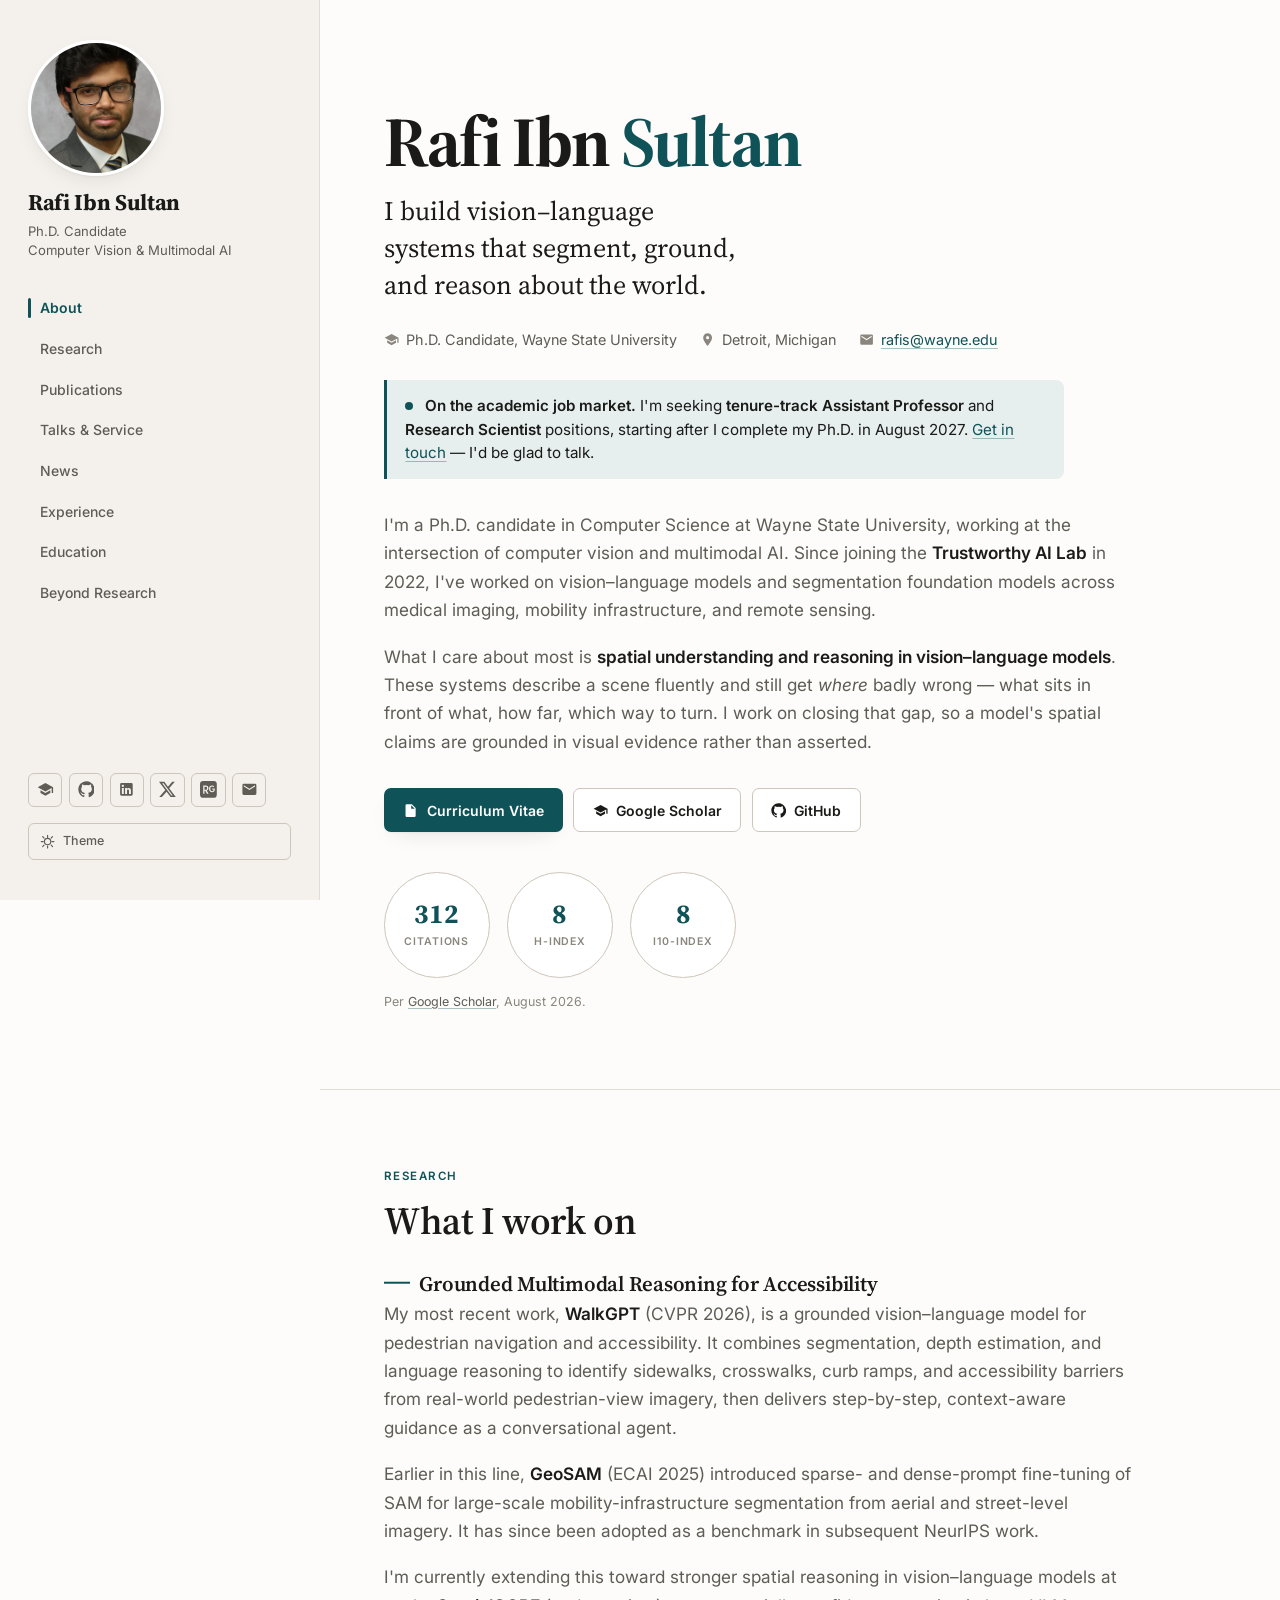
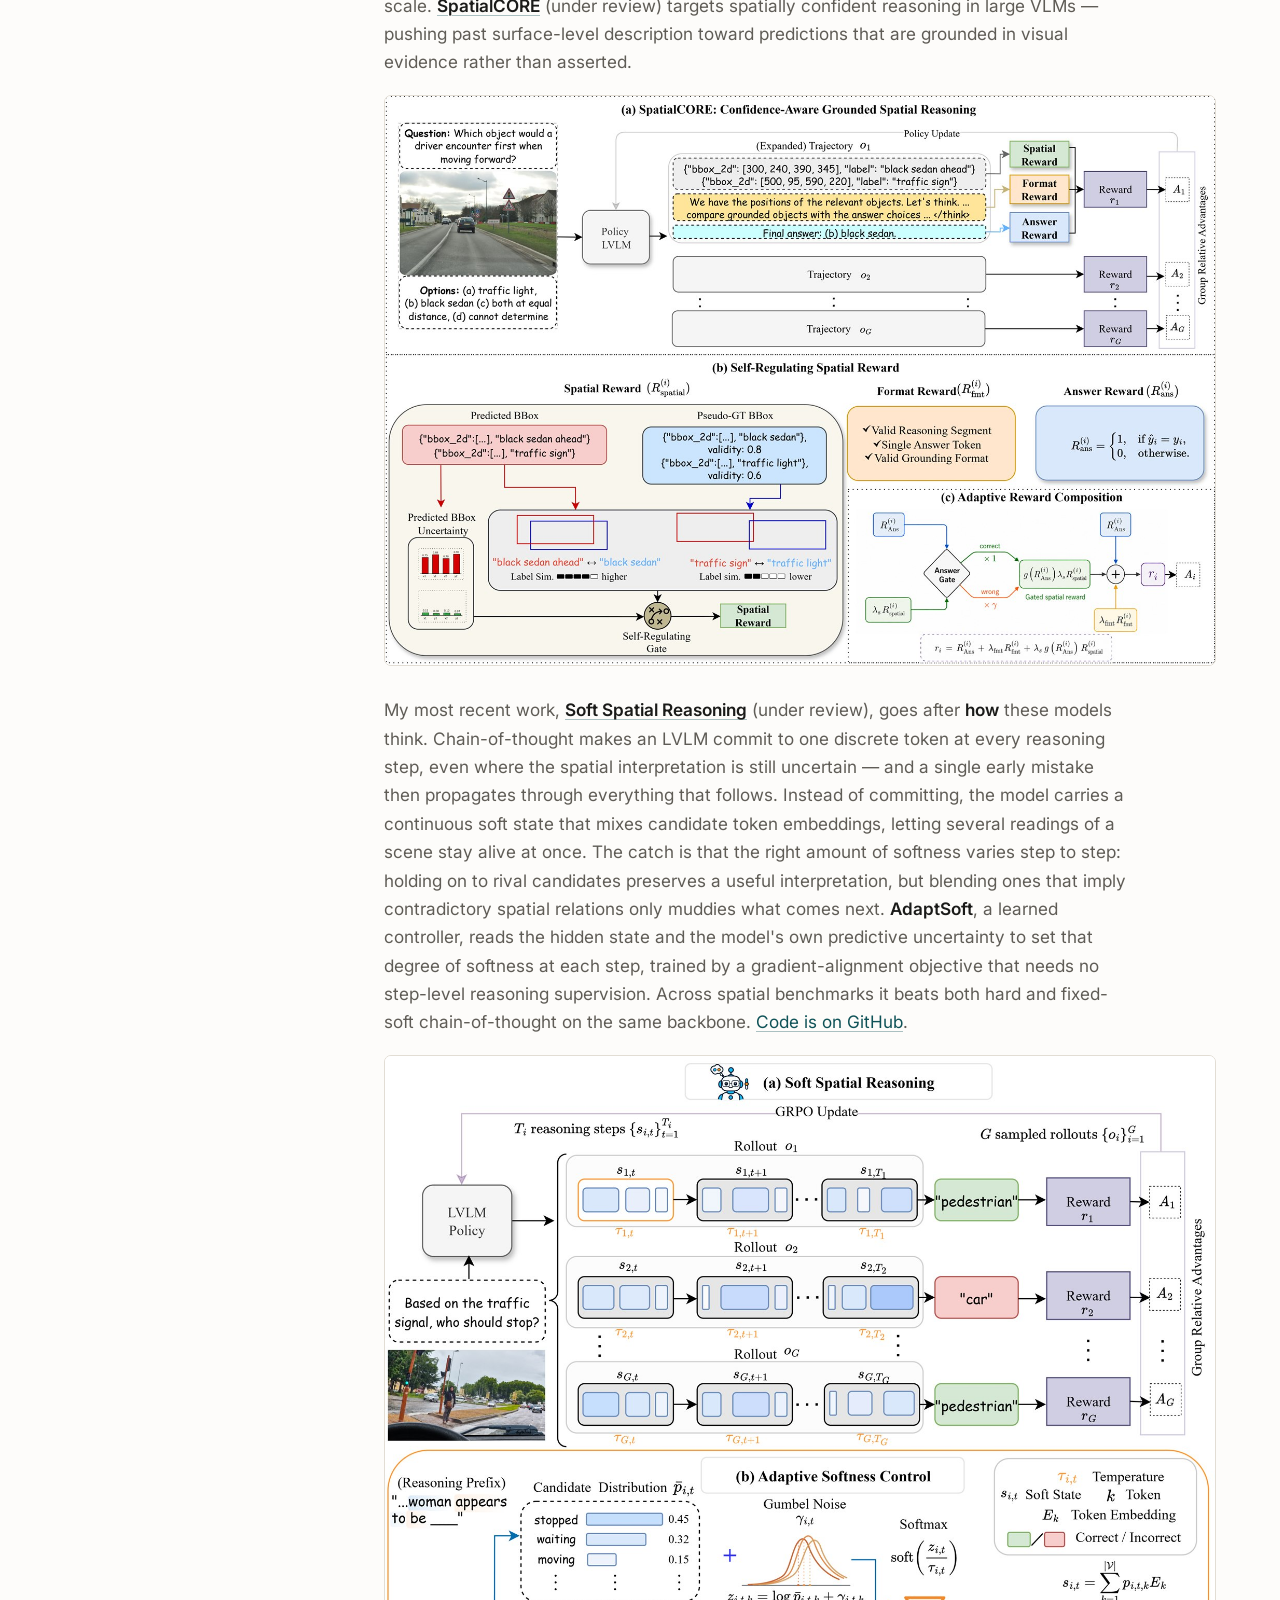
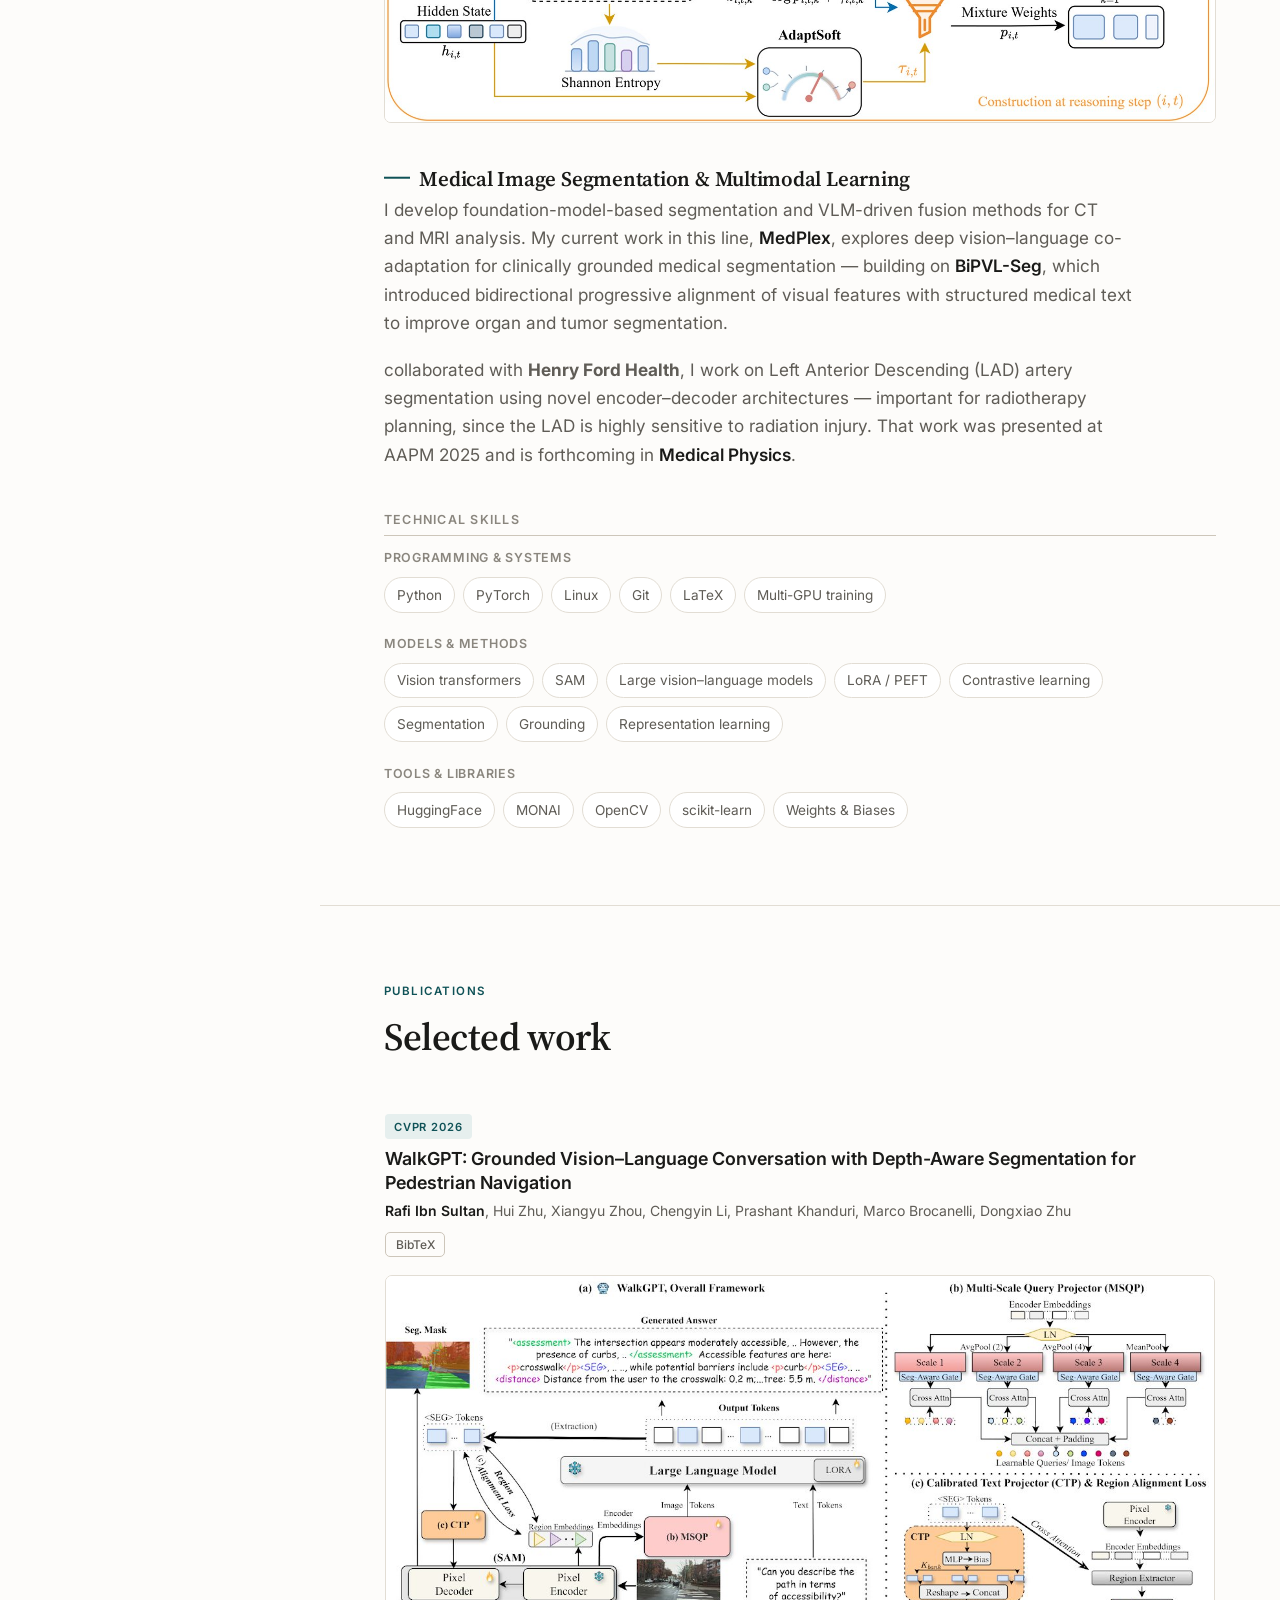
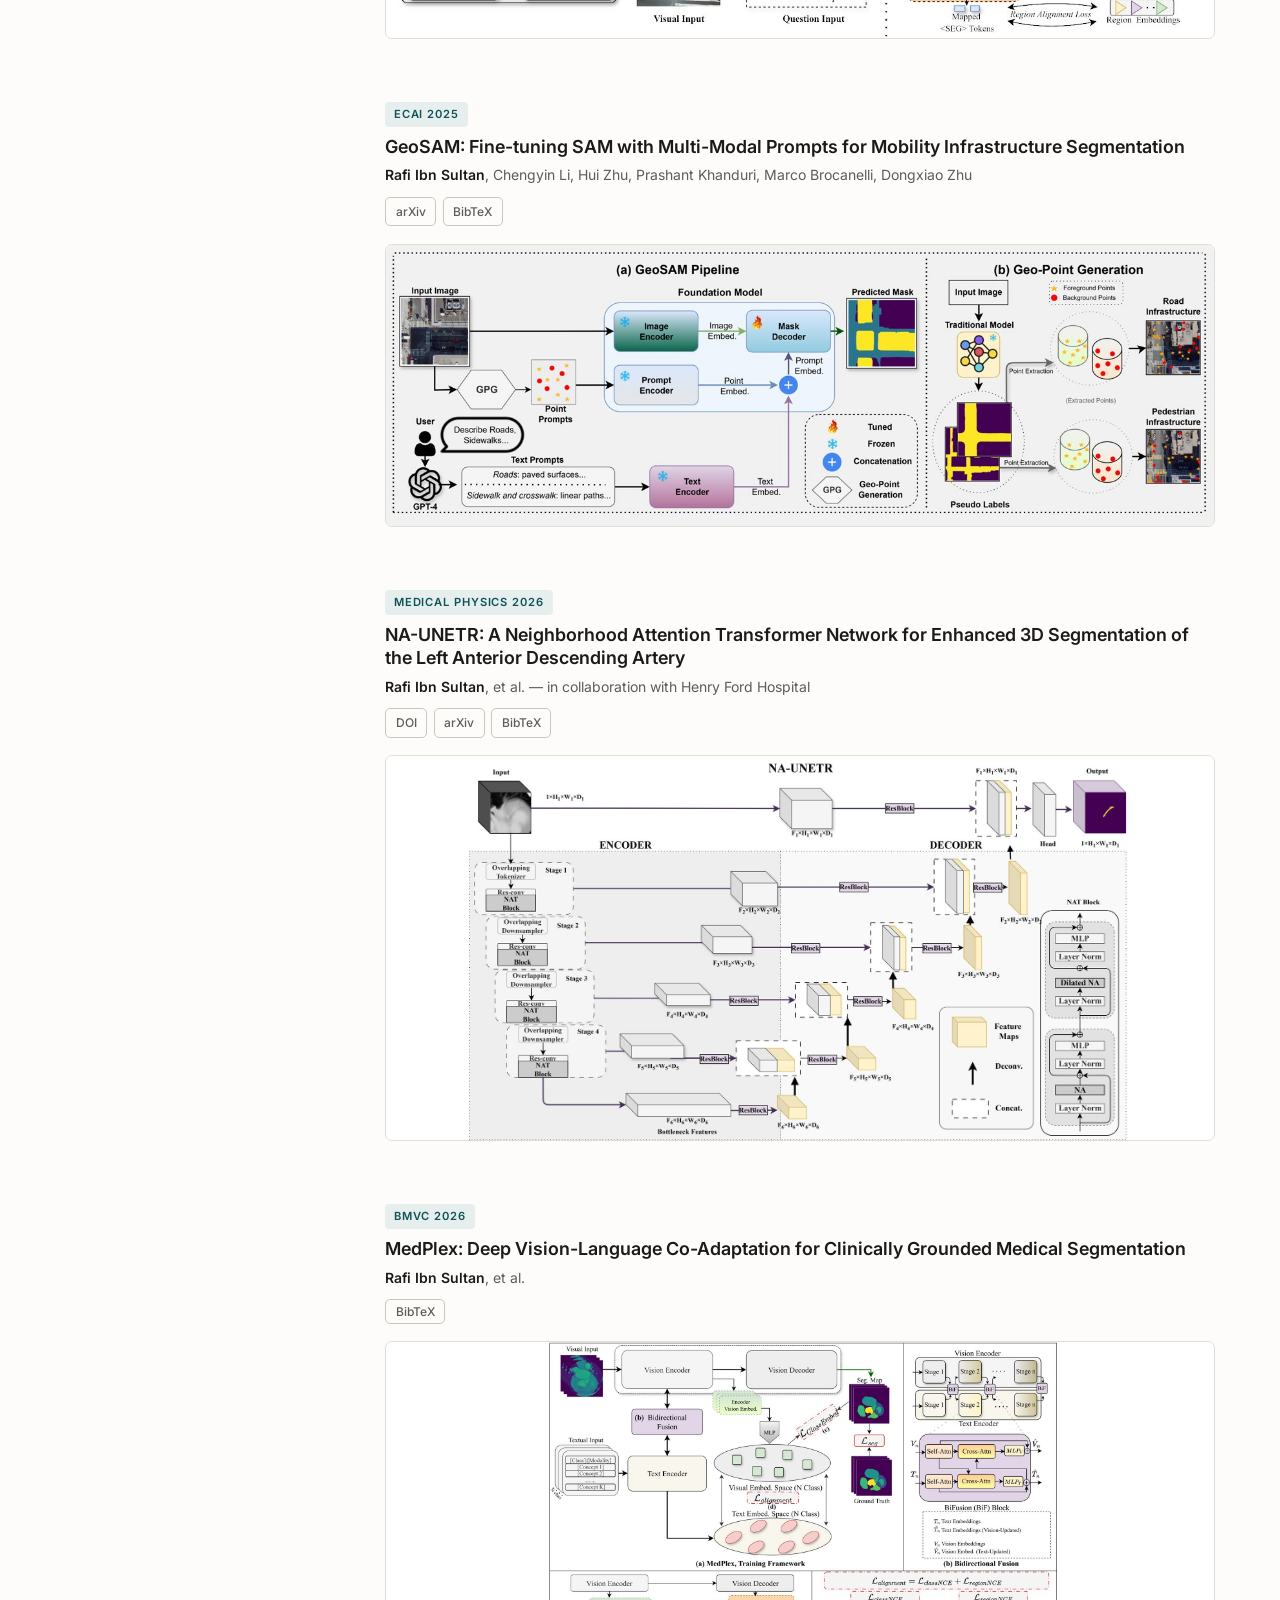
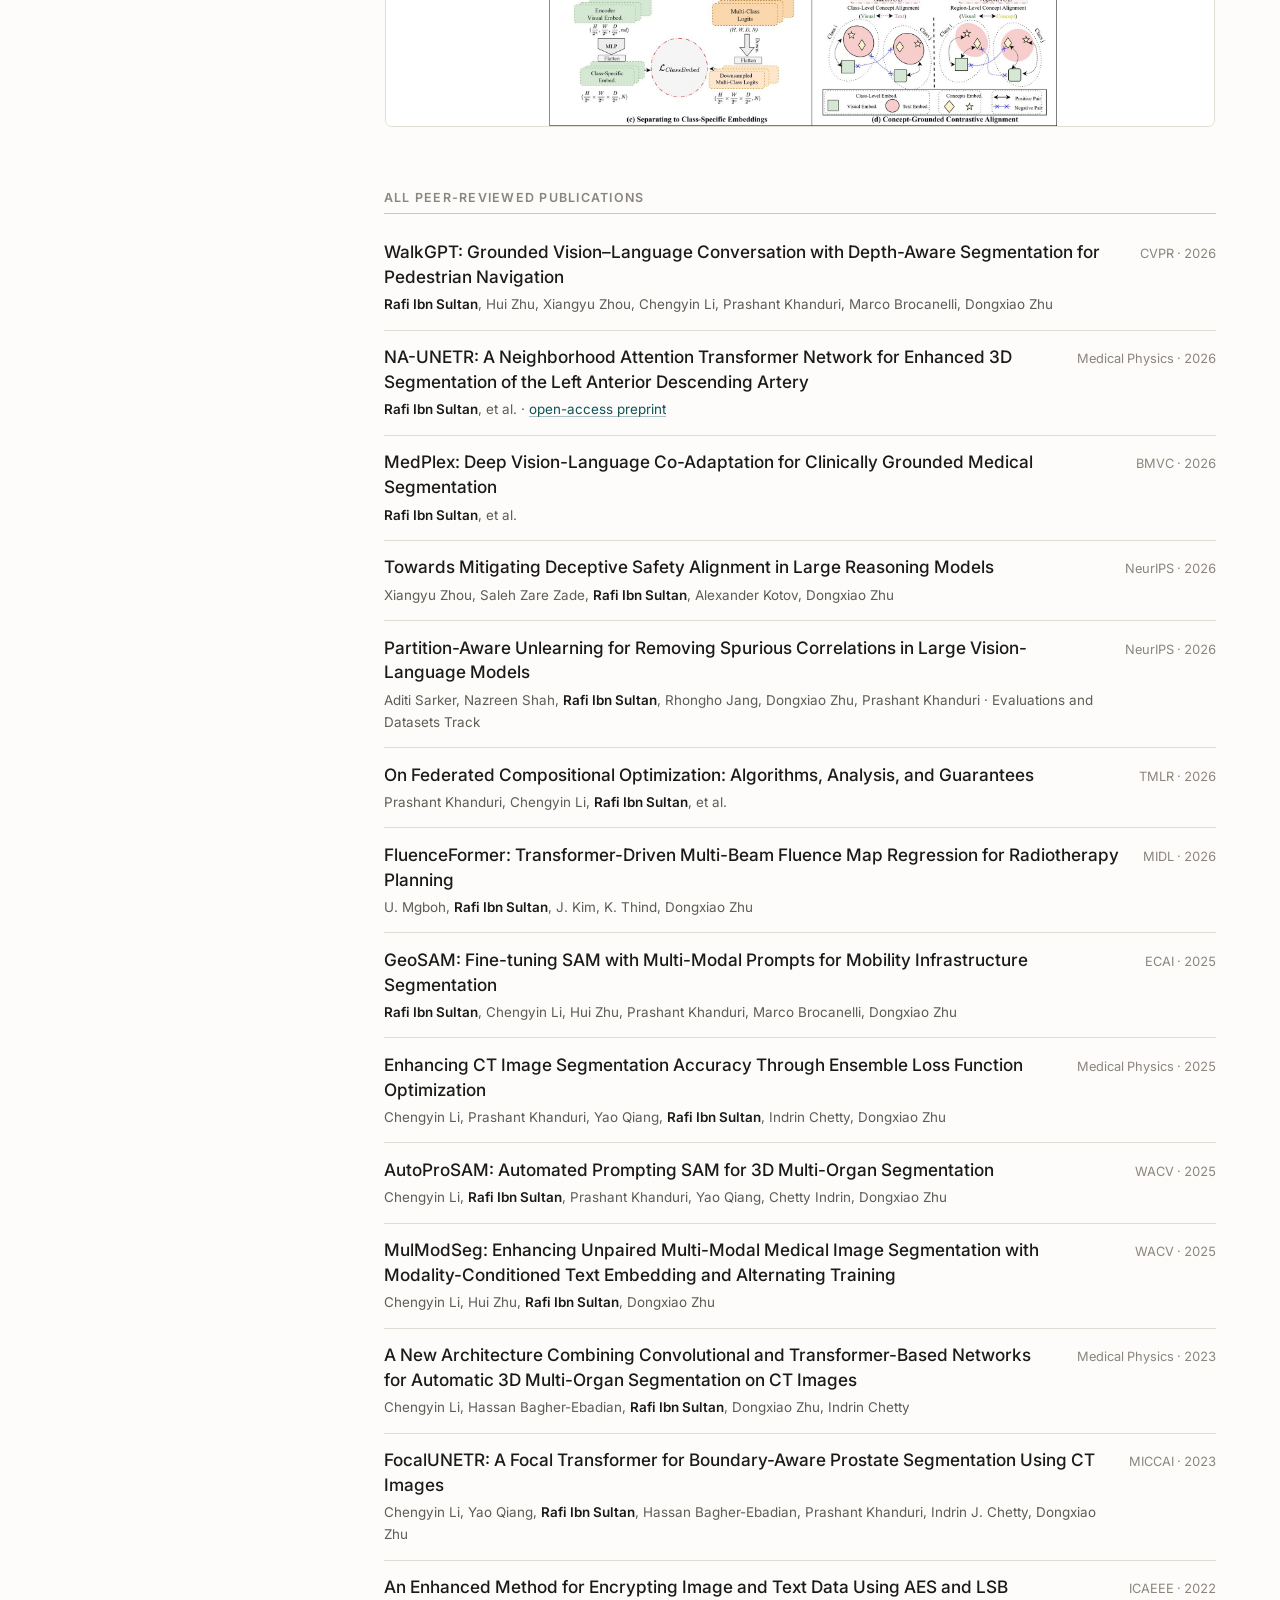
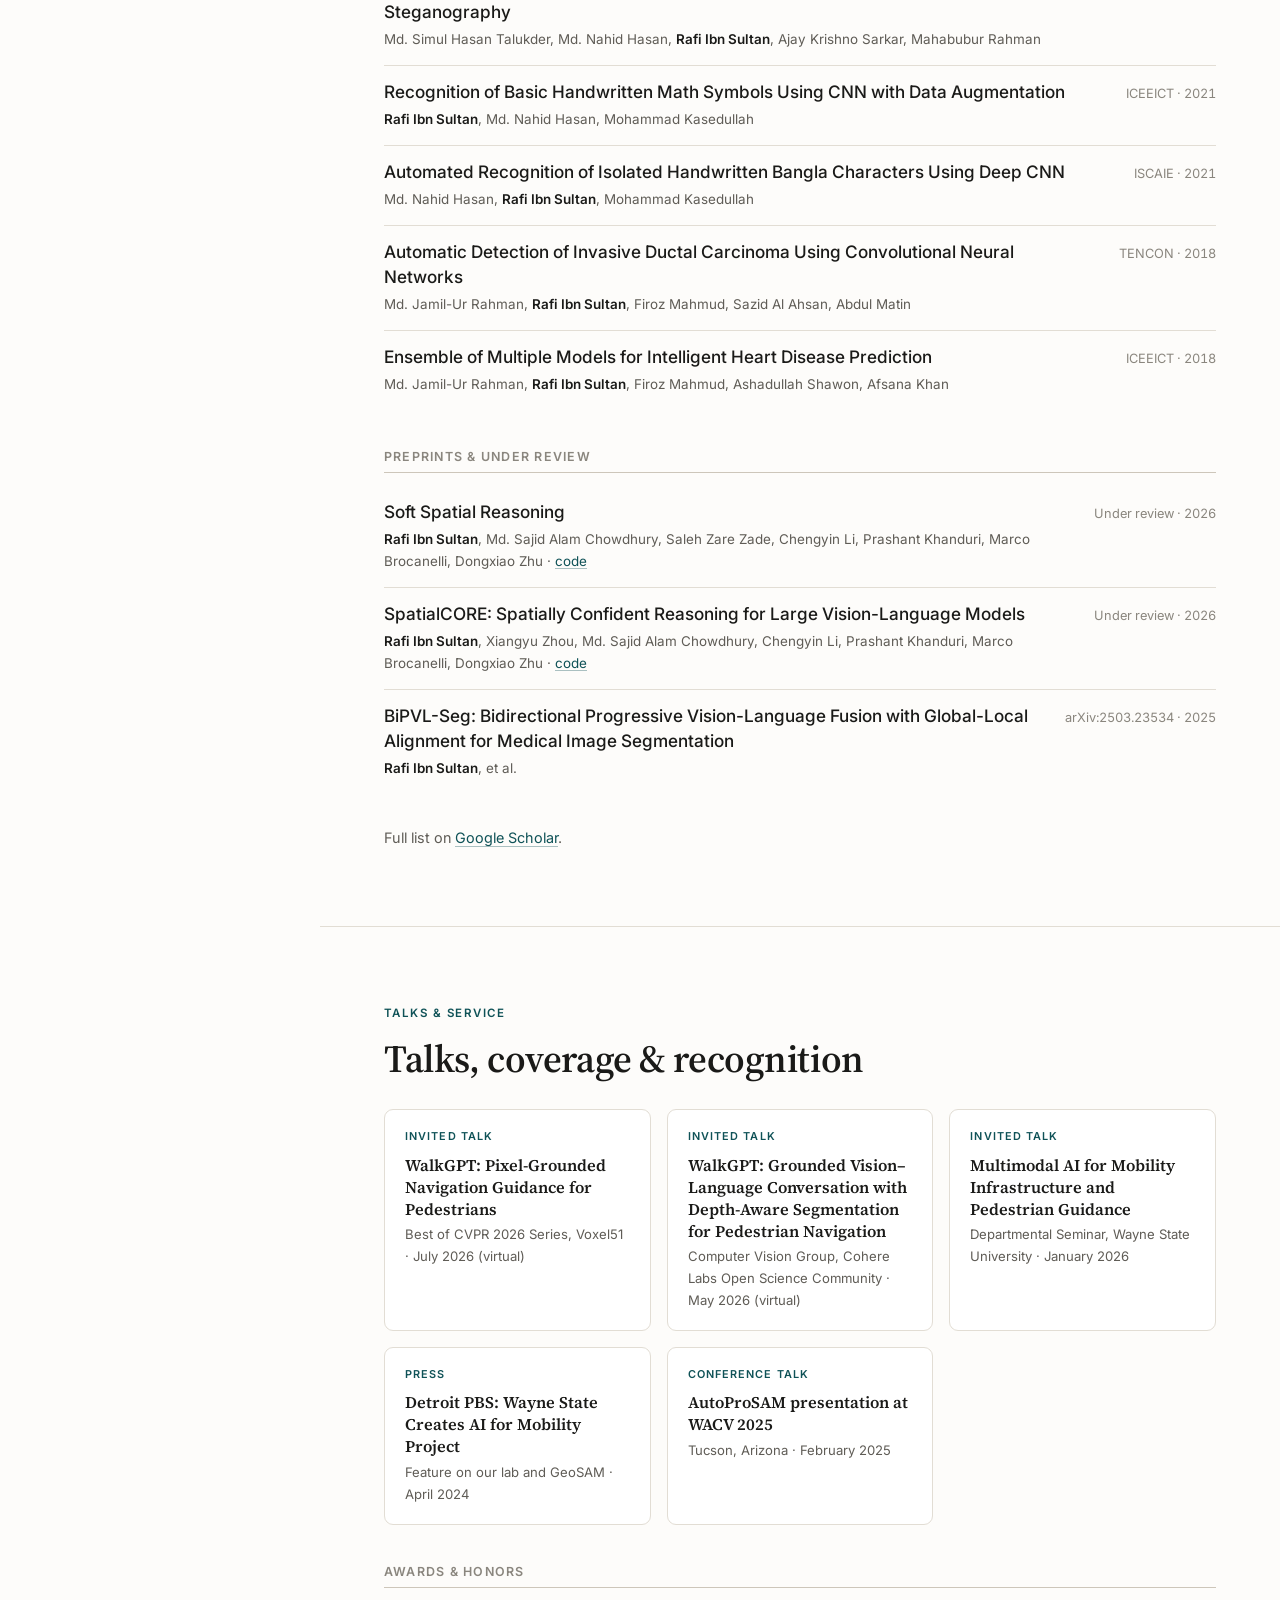
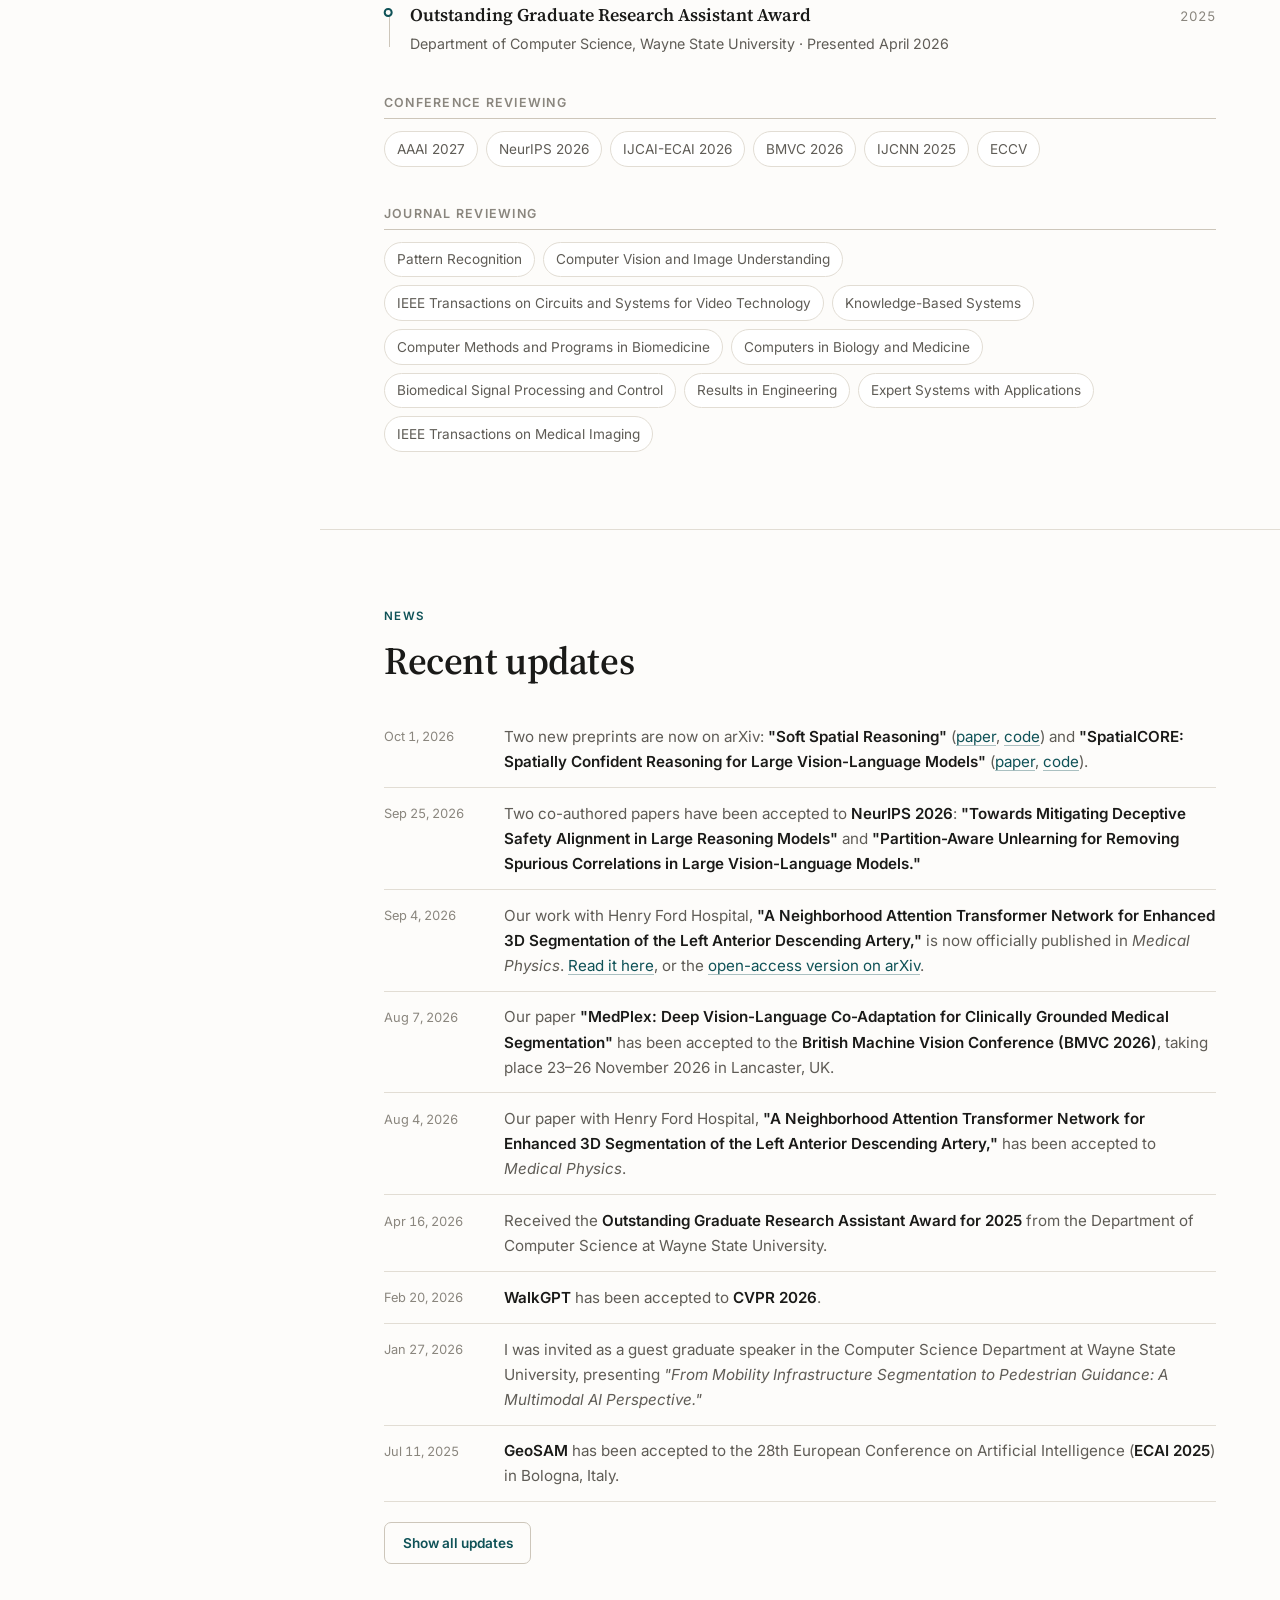
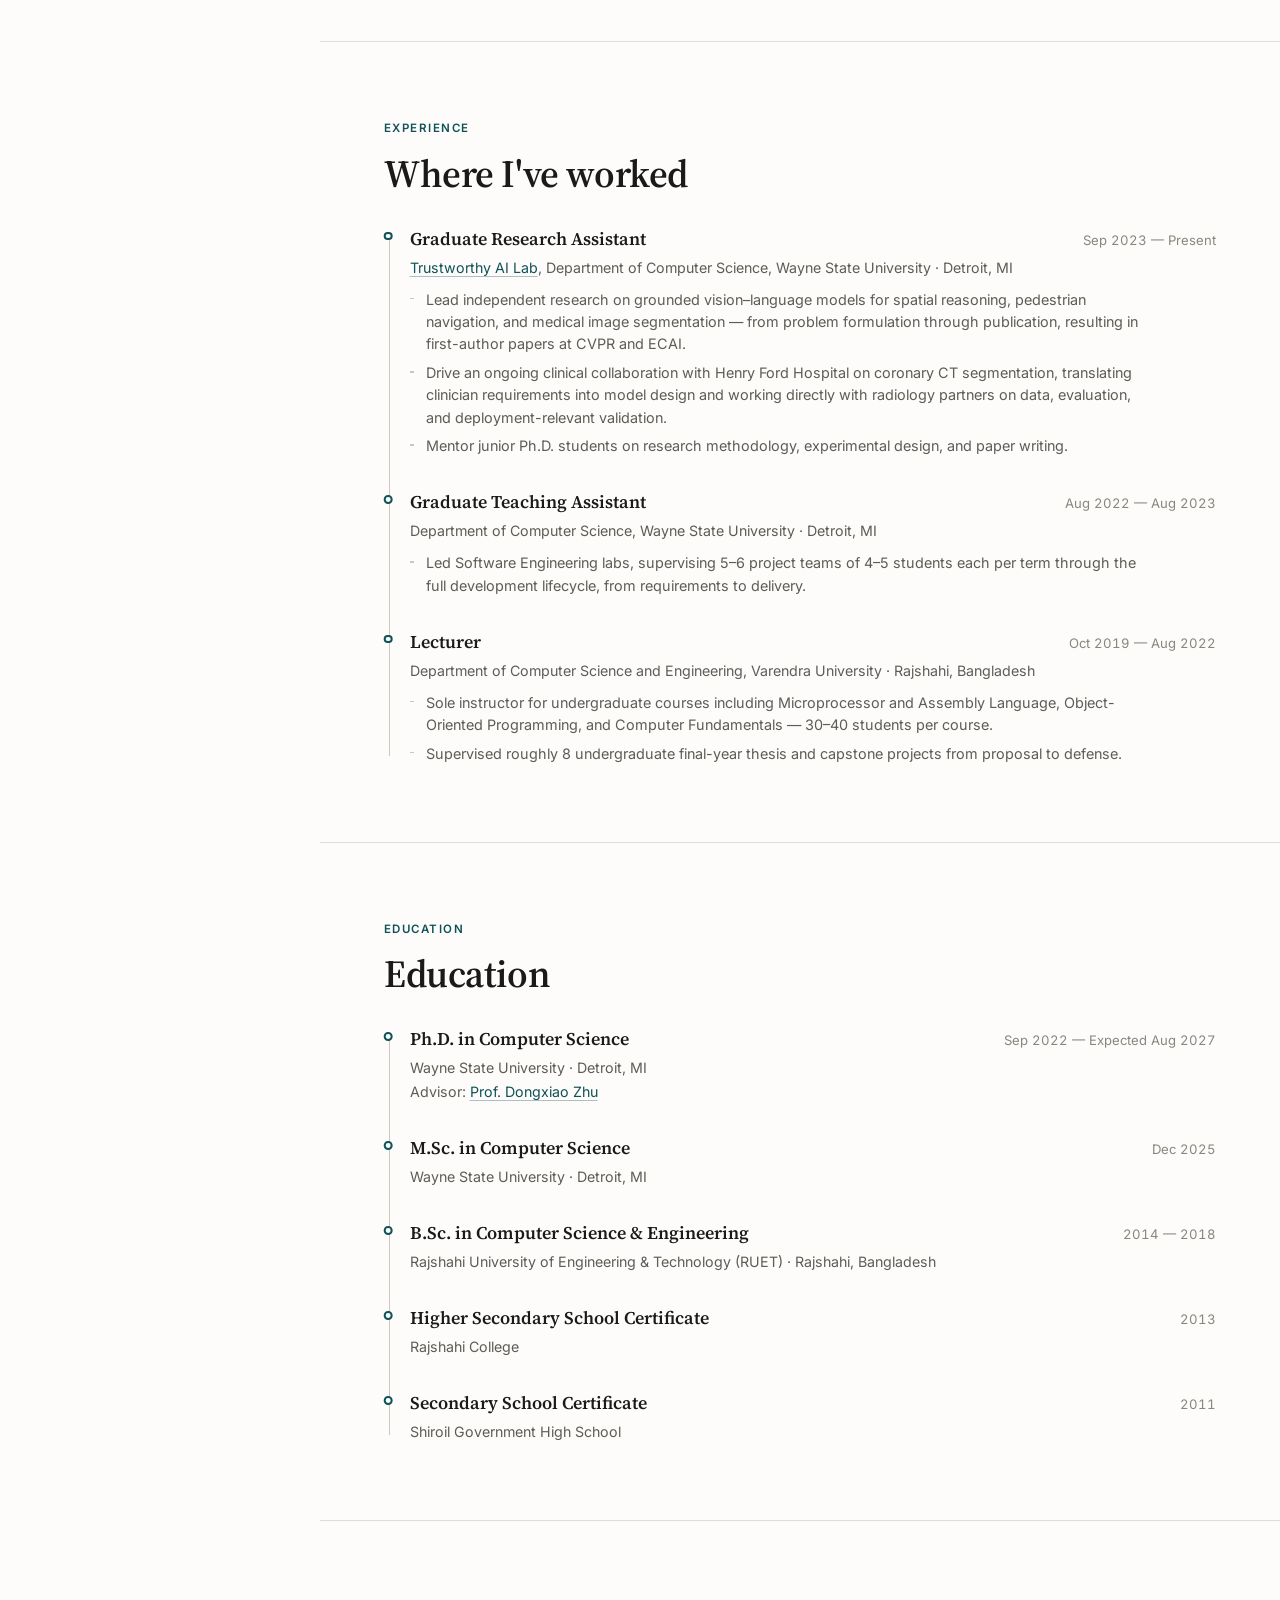
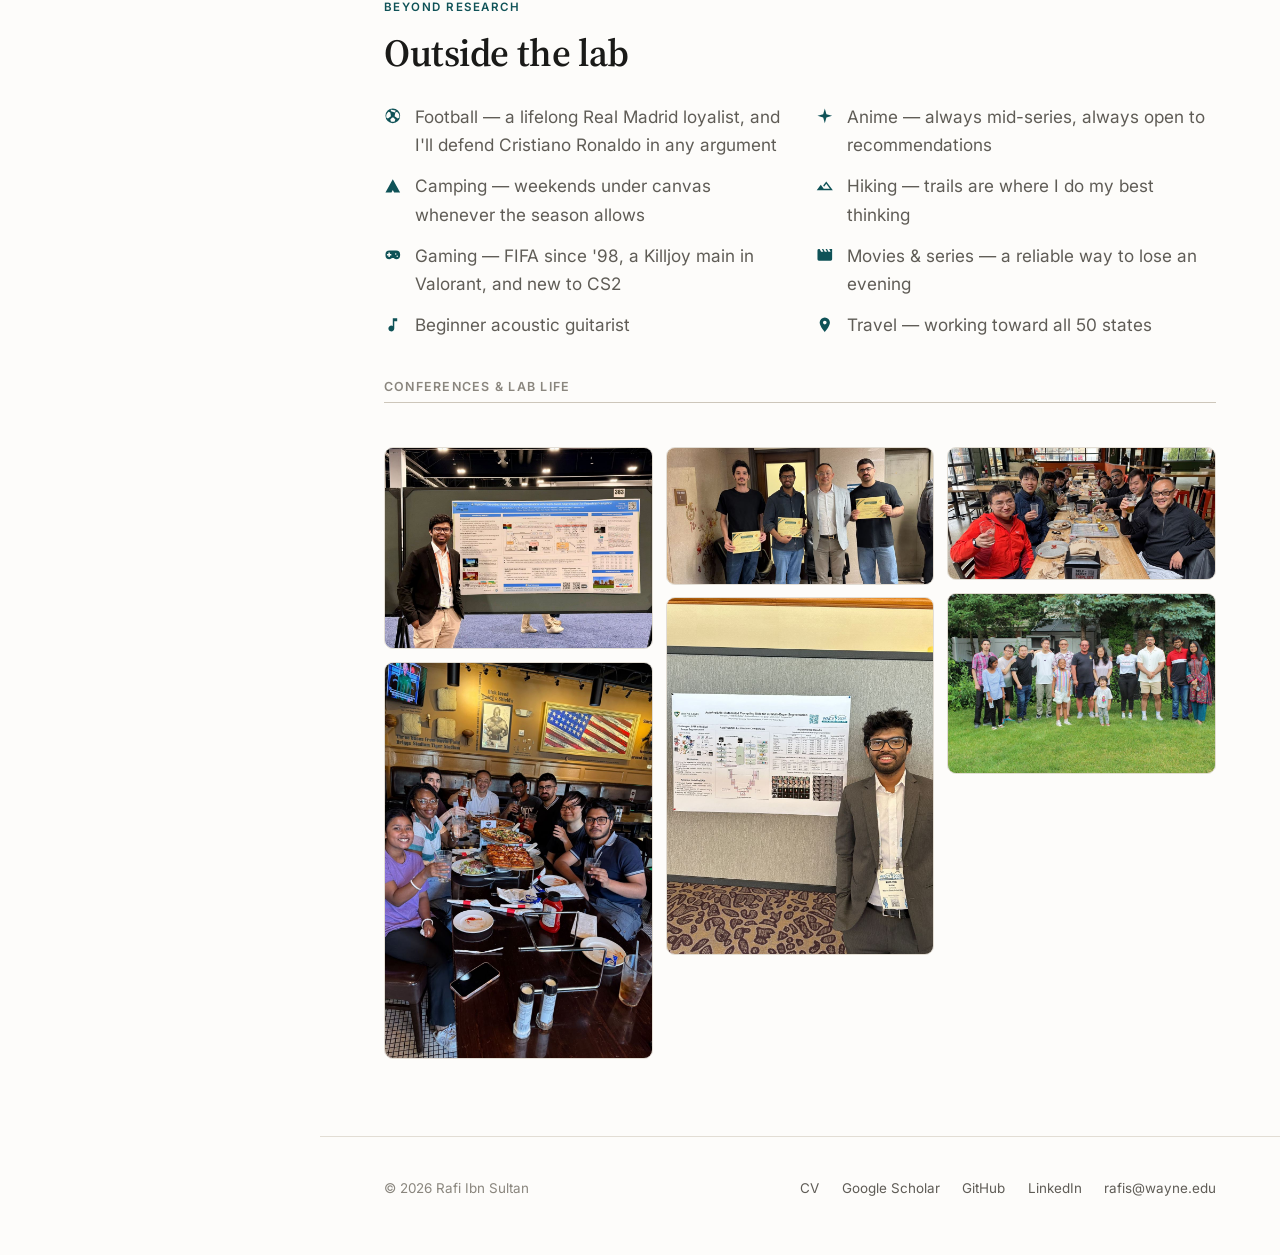
==== commit 9c148da2: "Update index.html" ====
--- a/index.html
+++ b/index.html
@@ -609,8 +609,16 @@
     .pub__figure.is-missing::after { display: none; }
 
     /* Same figure treatment, used inline inside the Research prose so each
-       architecture sits directly under the paragraph that explains it. */
+       architecture sits directly under the paragraph that explains it.
+       These are the flagship diagrams, so let width drive and drop the
+       height cap — with a cap, `contain` letterboxed them to ~55% of the
+       column and the panel labels became unreadable. */
     .research-figure { margin-bottom: 1.9rem; }
+    .research-figure img {
+      max-height: none;
+      width: 100%;
+      height: auto;
+    }
 
     .pub__venue {
       display: inline-block;
@@ -1009,6 +1017,9 @@
 
     @media (max-width: 40rem) {
       .pub__figure img { max-height: 15rem; }
+      /* Comes after the base rule, so restate it or the research figures
+         get letterboxed again on small screens. */
+      .research-figure img { max-height: none; }
       .pub__figure::after { opacity: 1; }
       .pub-compact li { grid-template-columns: 1fr; }
       .news li { grid-template-columns: 1fr; gap: .2rem; }
@@ -1175,9 +1186,9 @@
              ==================================================================== -->
         <a class="stats" href="https://scholar.google.com/citations?hl=en&amp;user=d9YLRmEAAAAJ"
            target="_blank" rel="noopener"
-           aria-label="Google Scholar profile: 310 citations, h-index 8, i10-index 8">
+           aria-label="Google Scholar profile: 312 citations, h-index 8, i10-index 8">
           <span class="stat">
-            <span class="stat__num">310</span>
+            <span class="stat__num">312</span>
             <span class="stat__label">Citations</span>
           </span>
           <span class="stat">
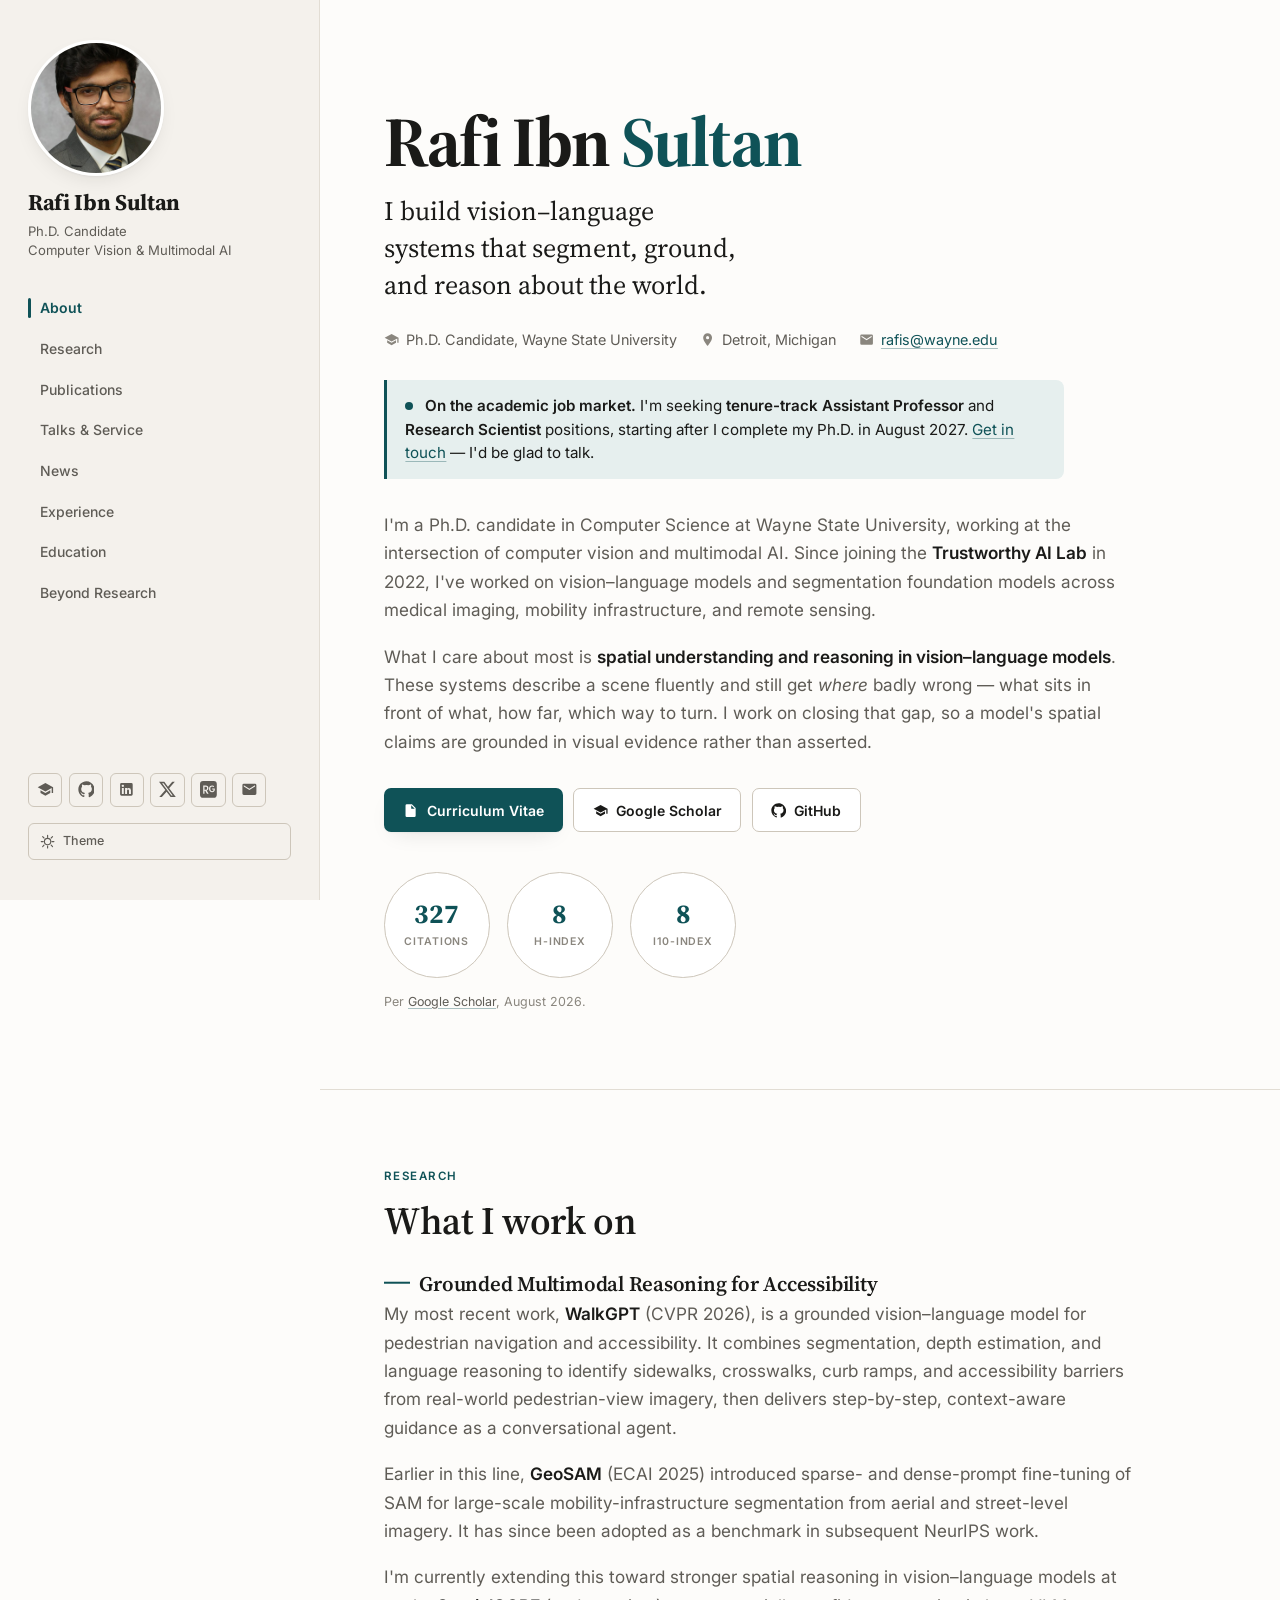
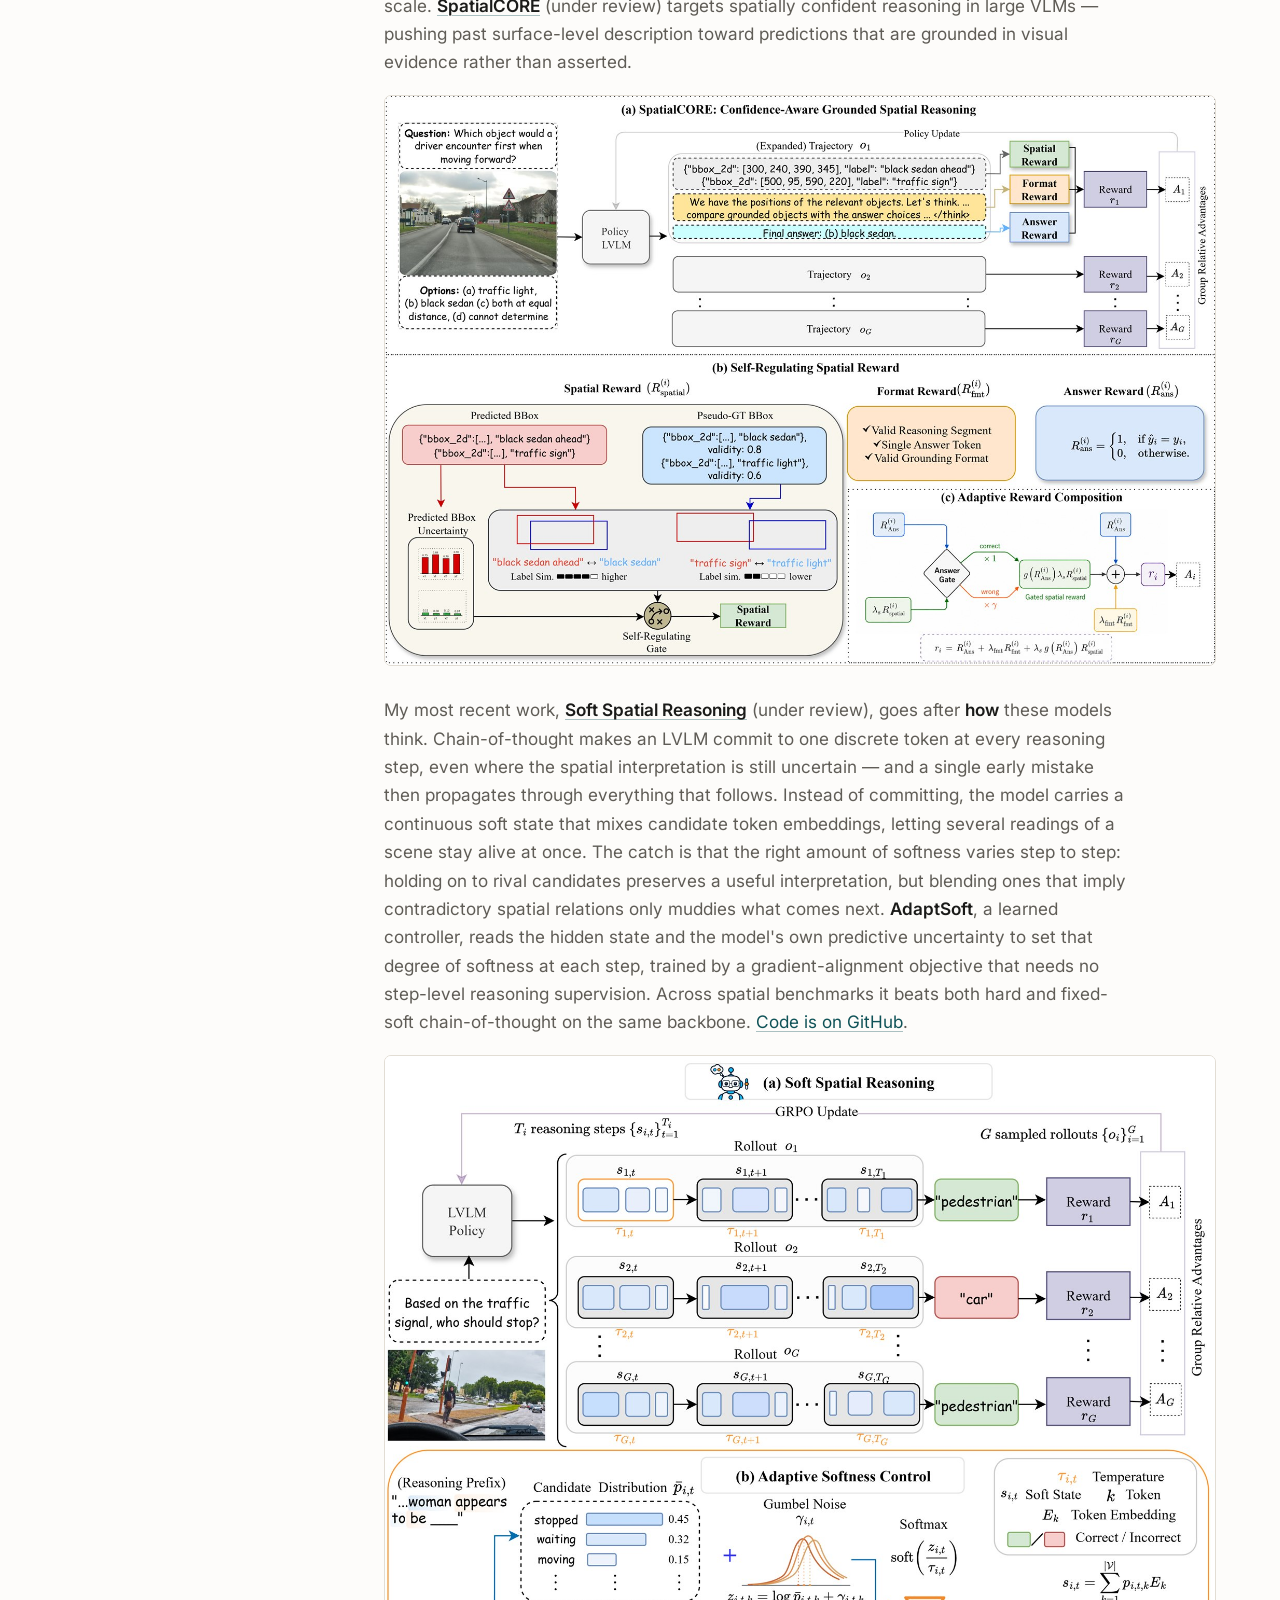
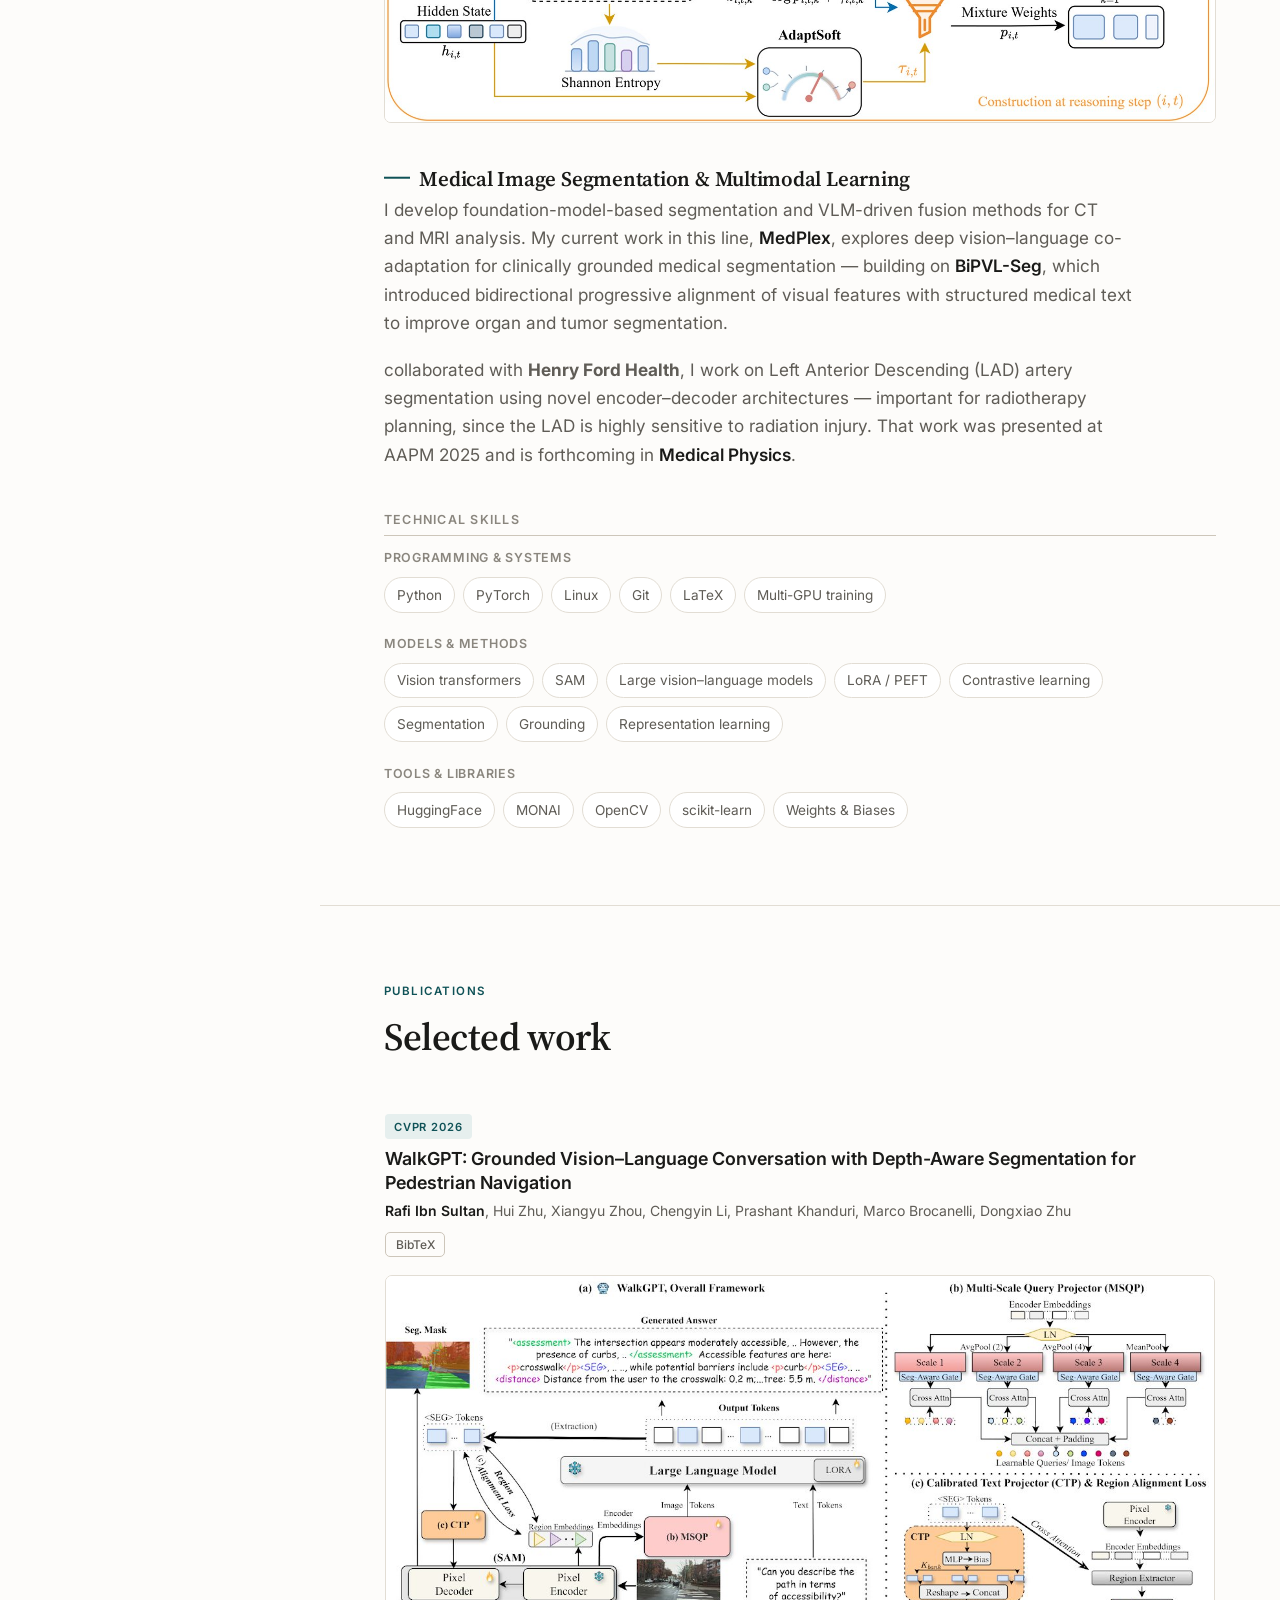
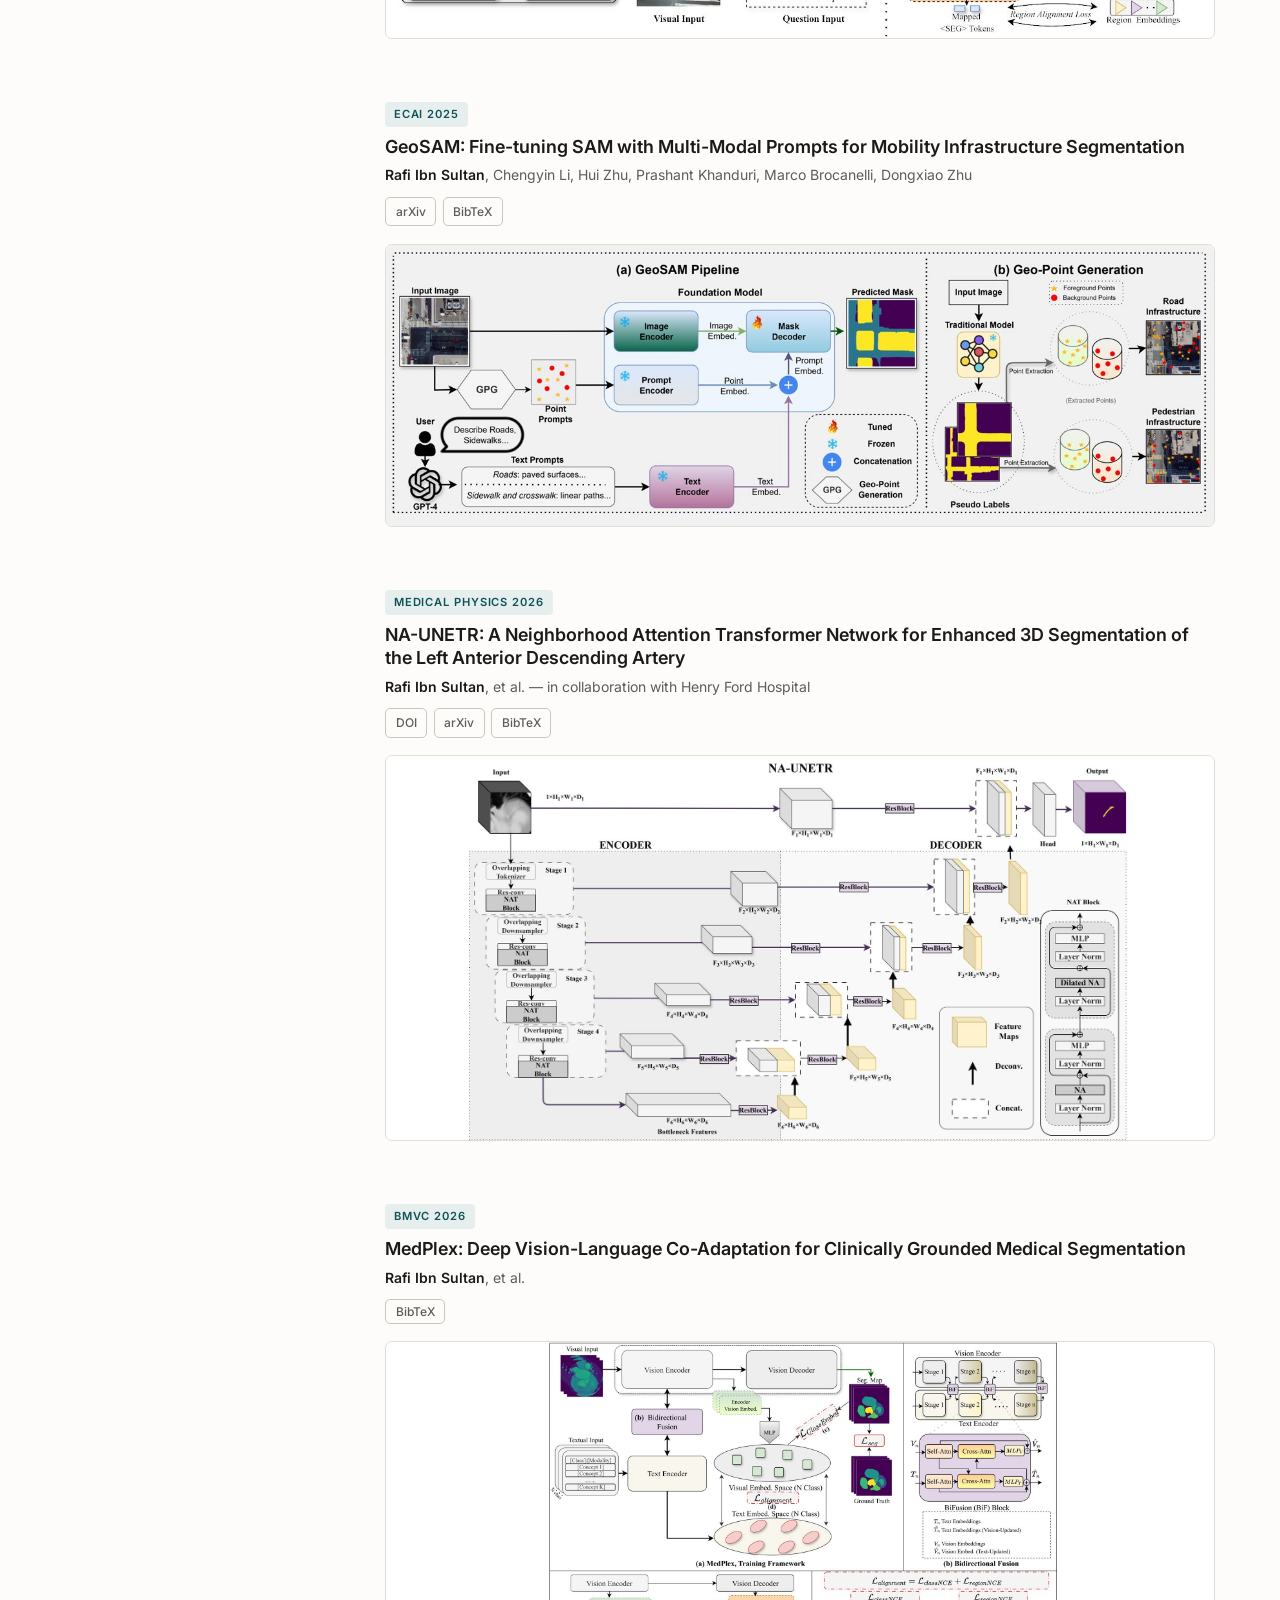
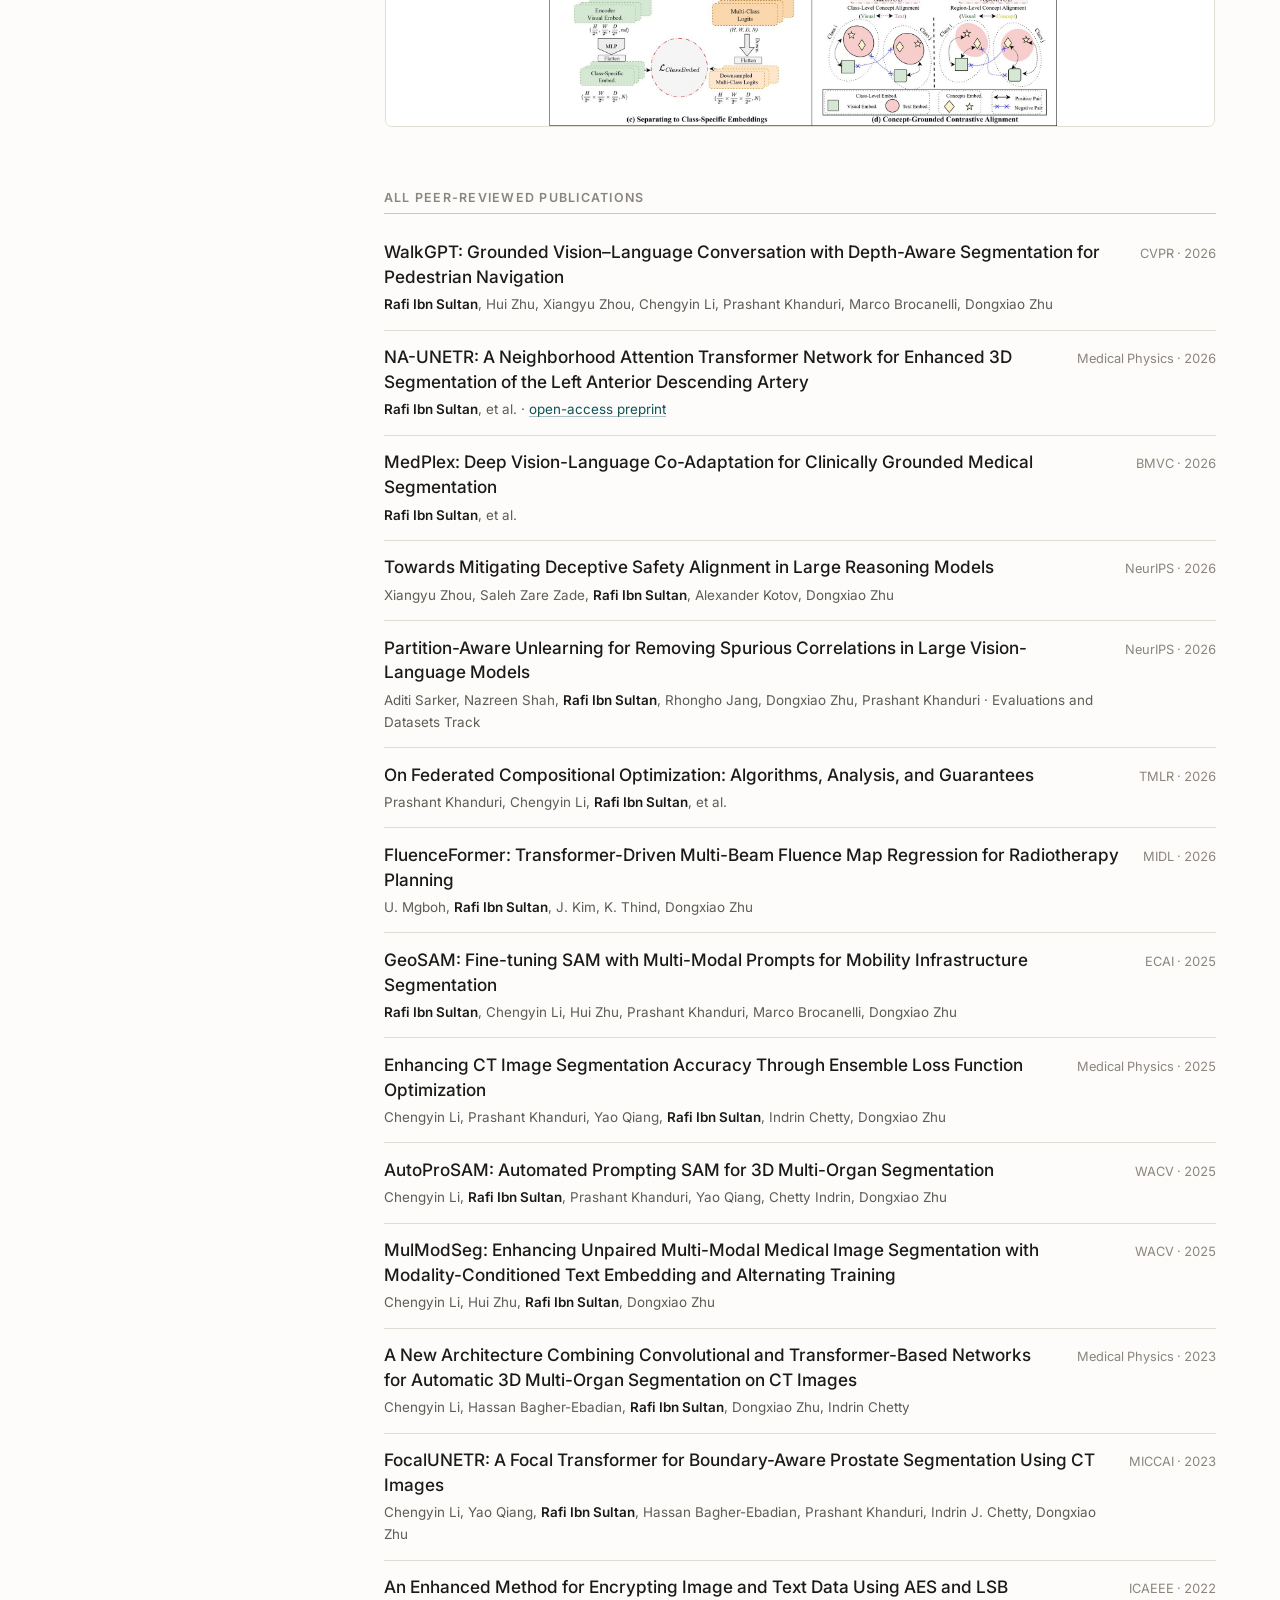
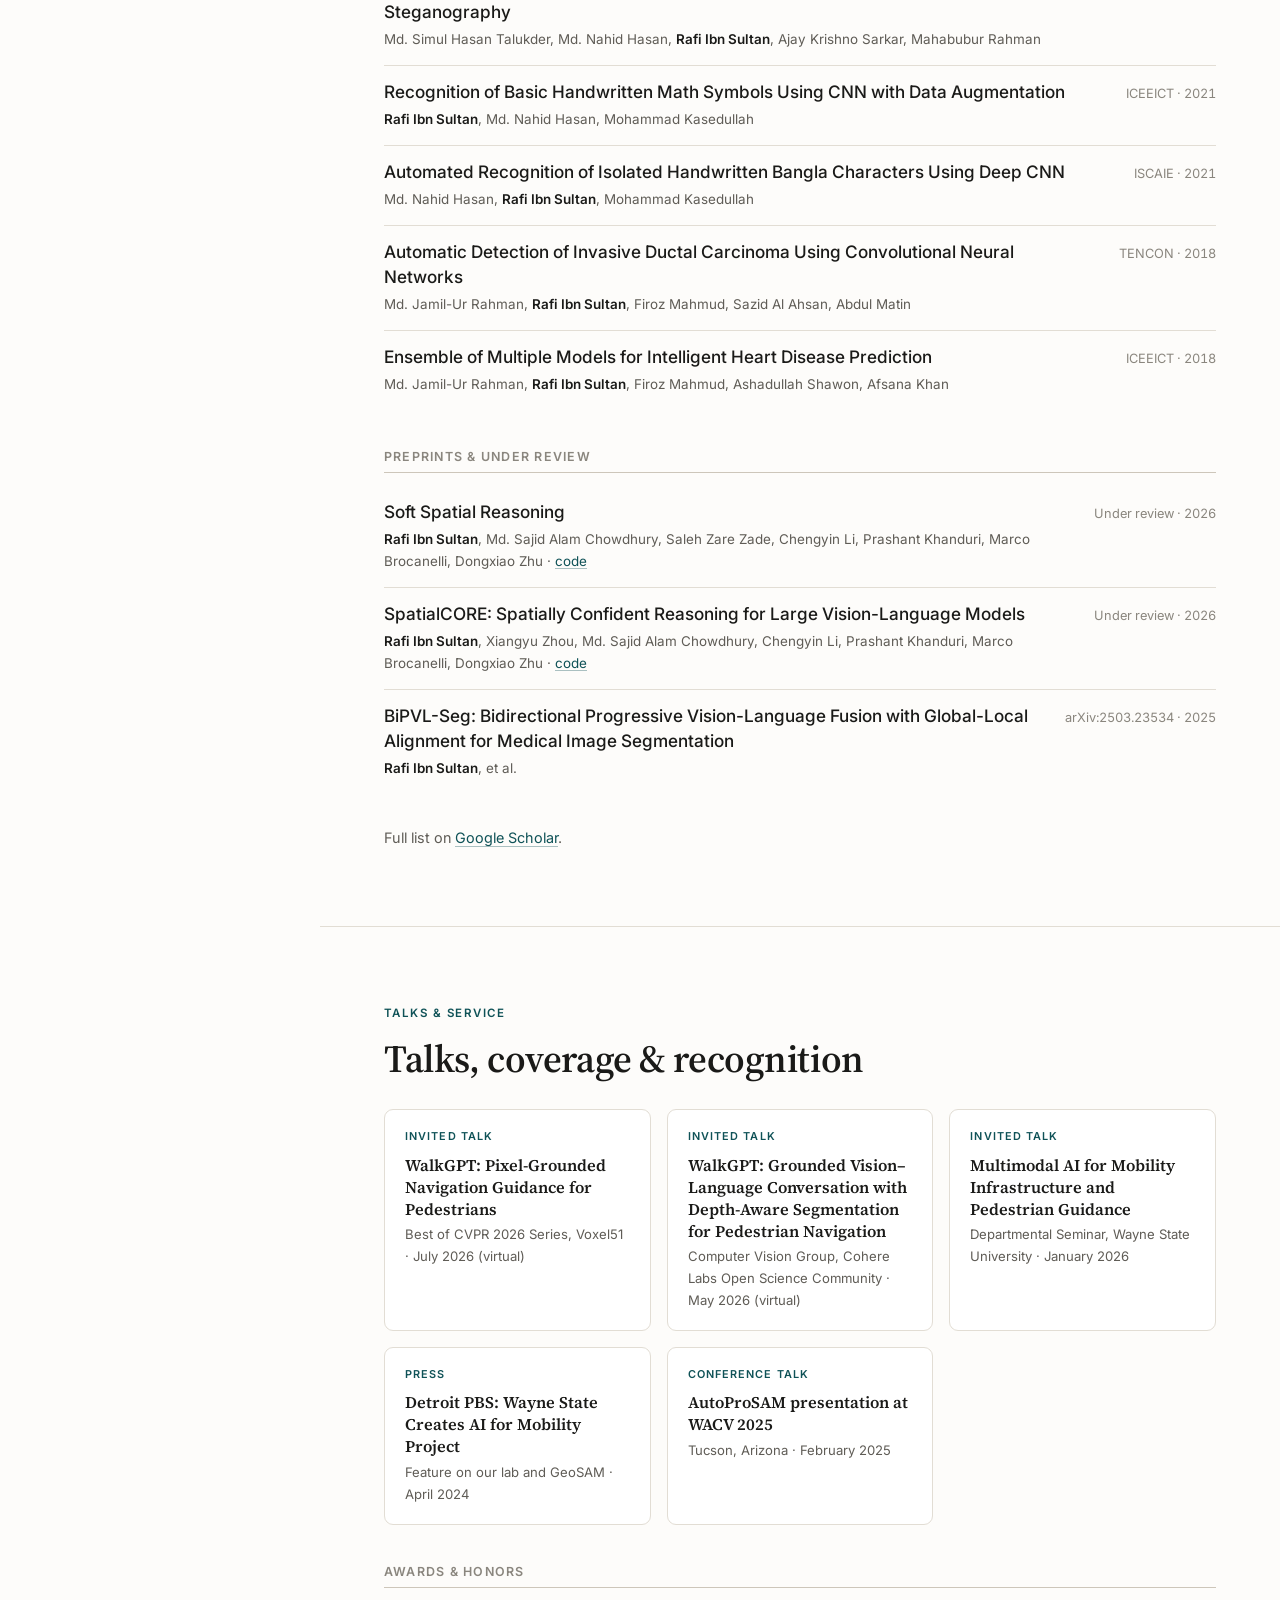
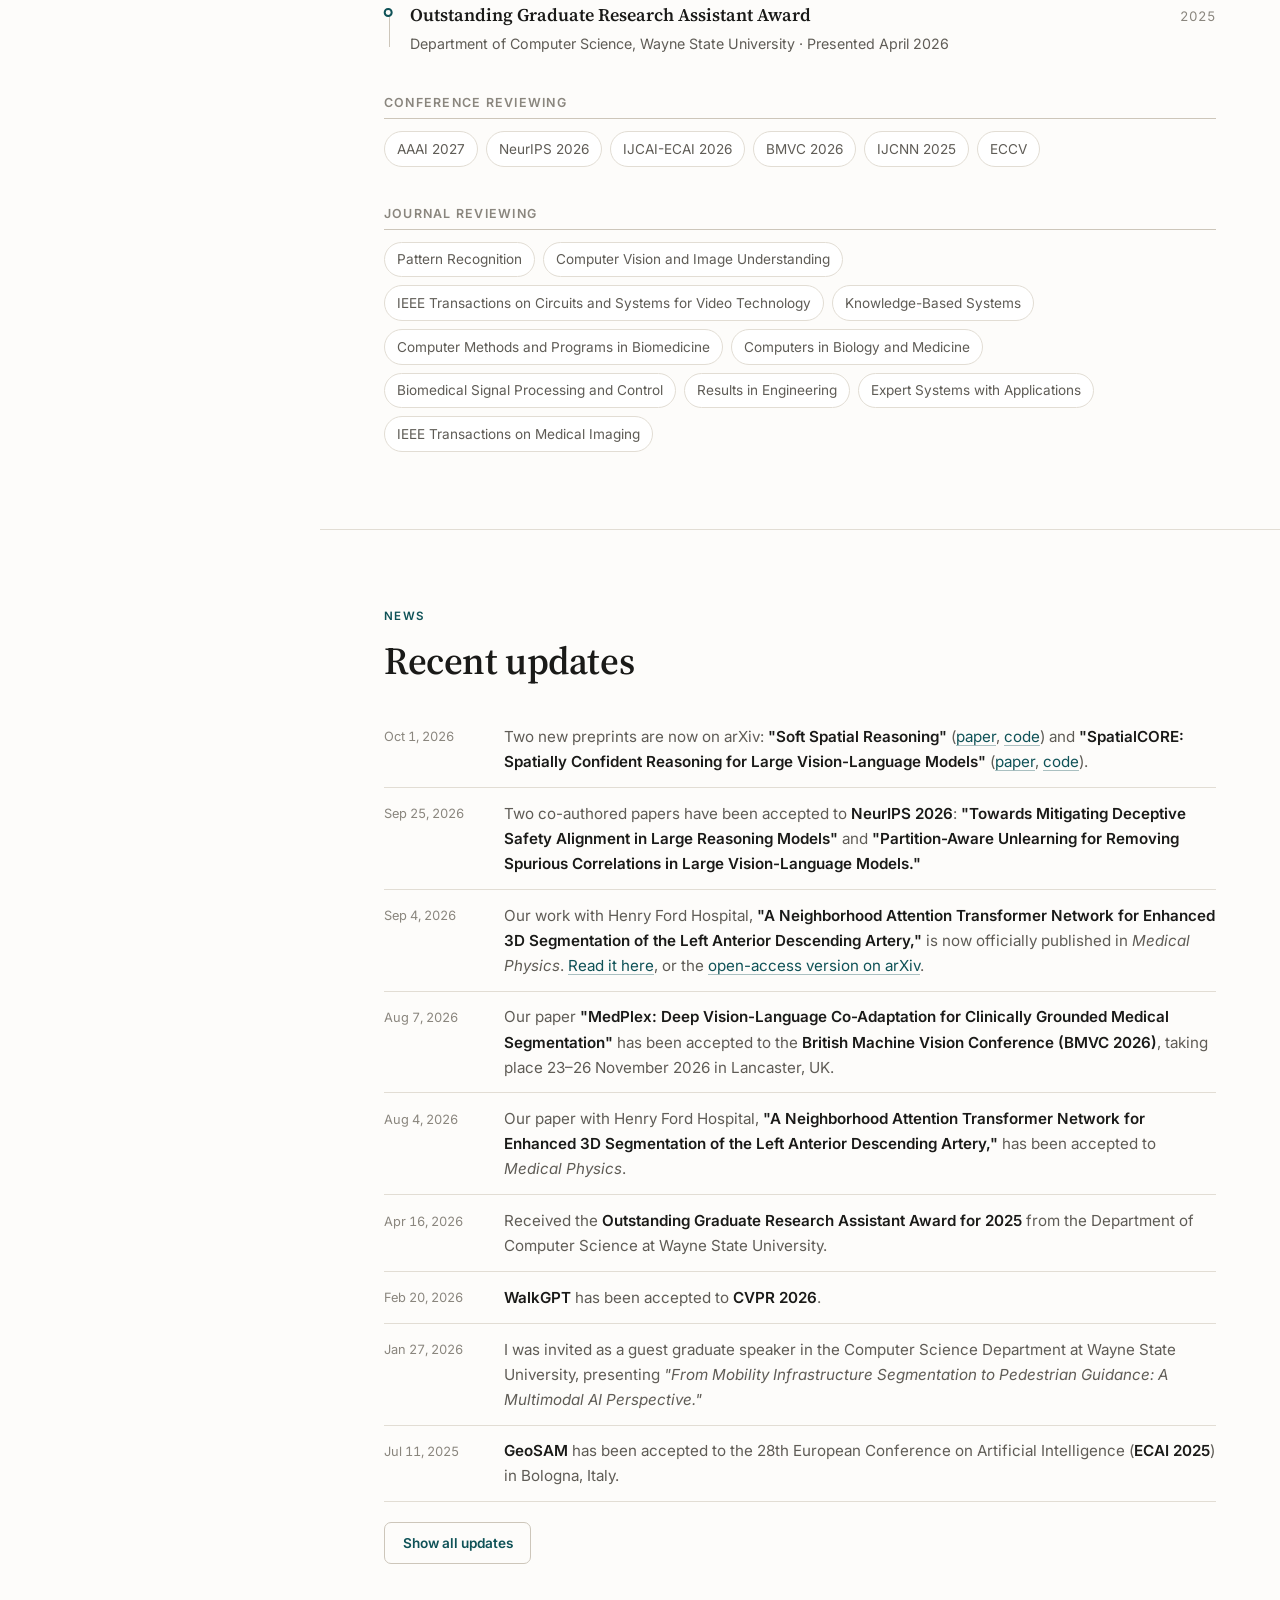
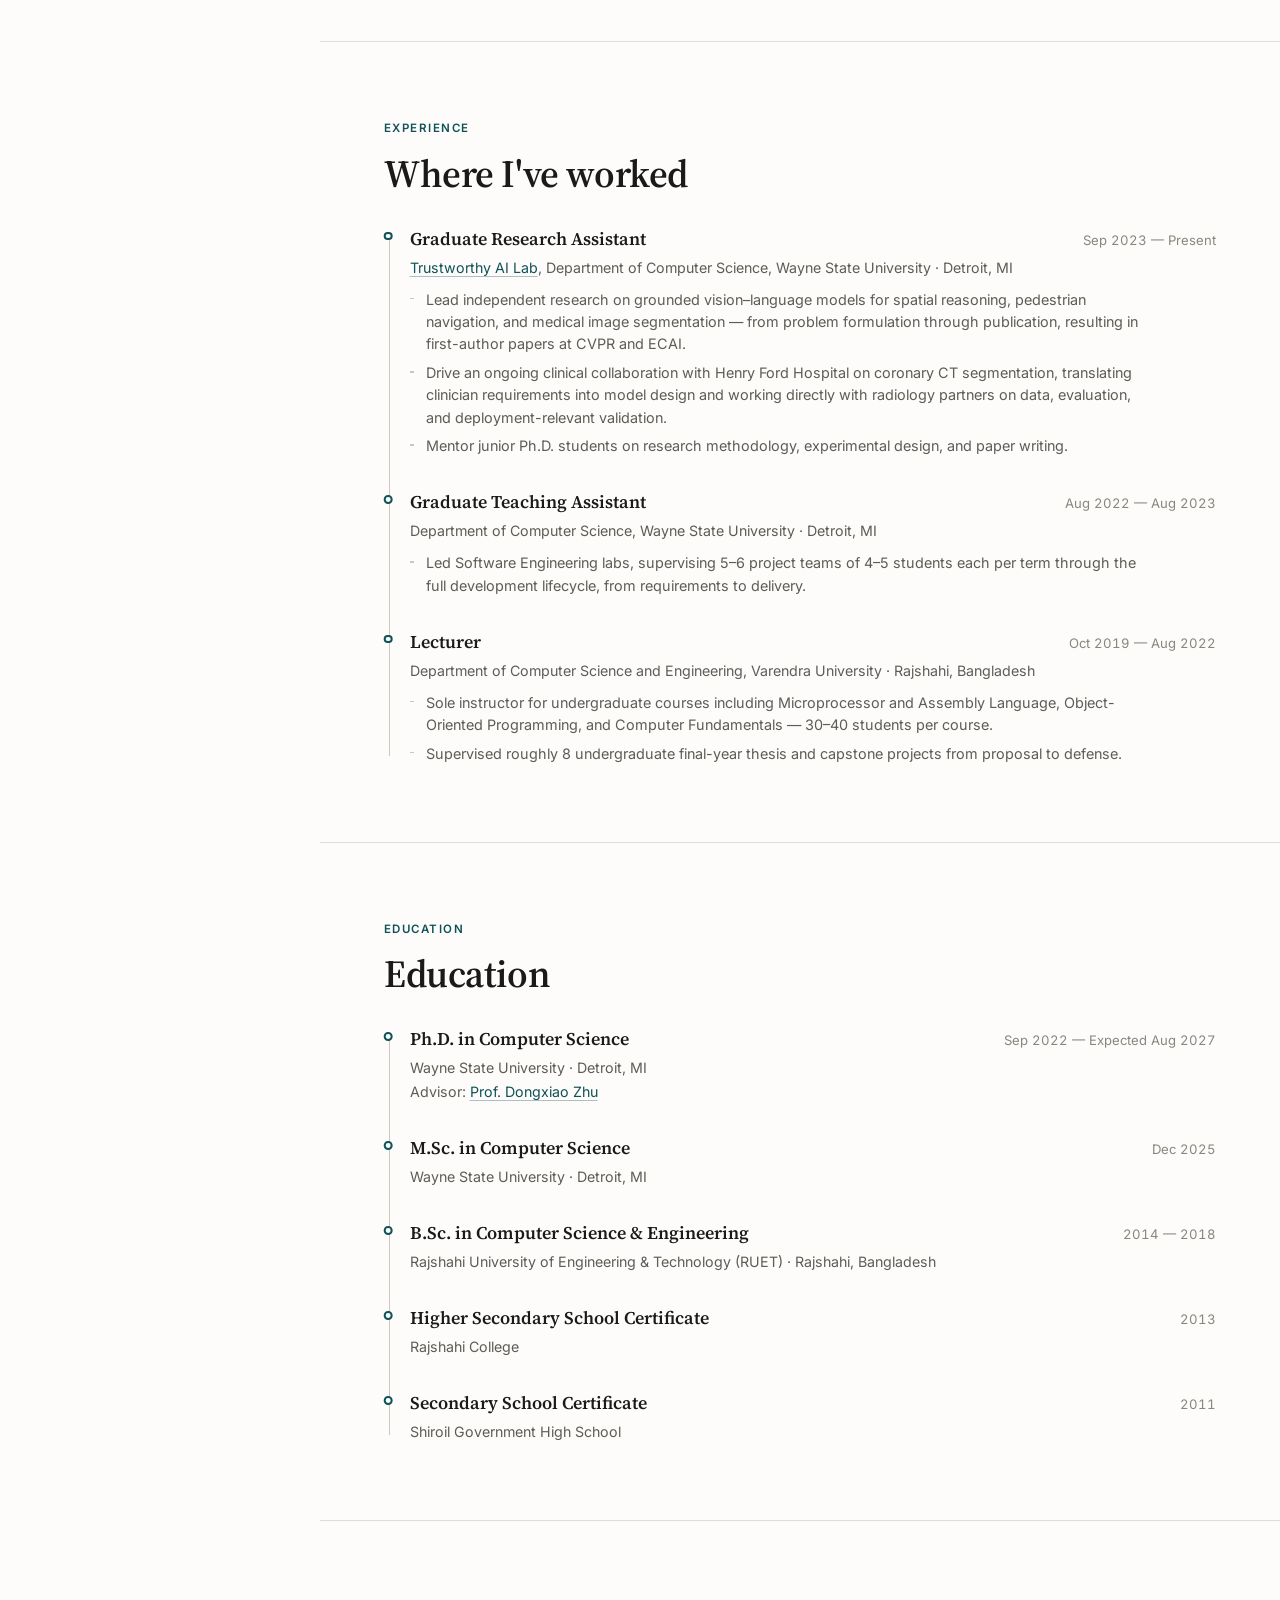
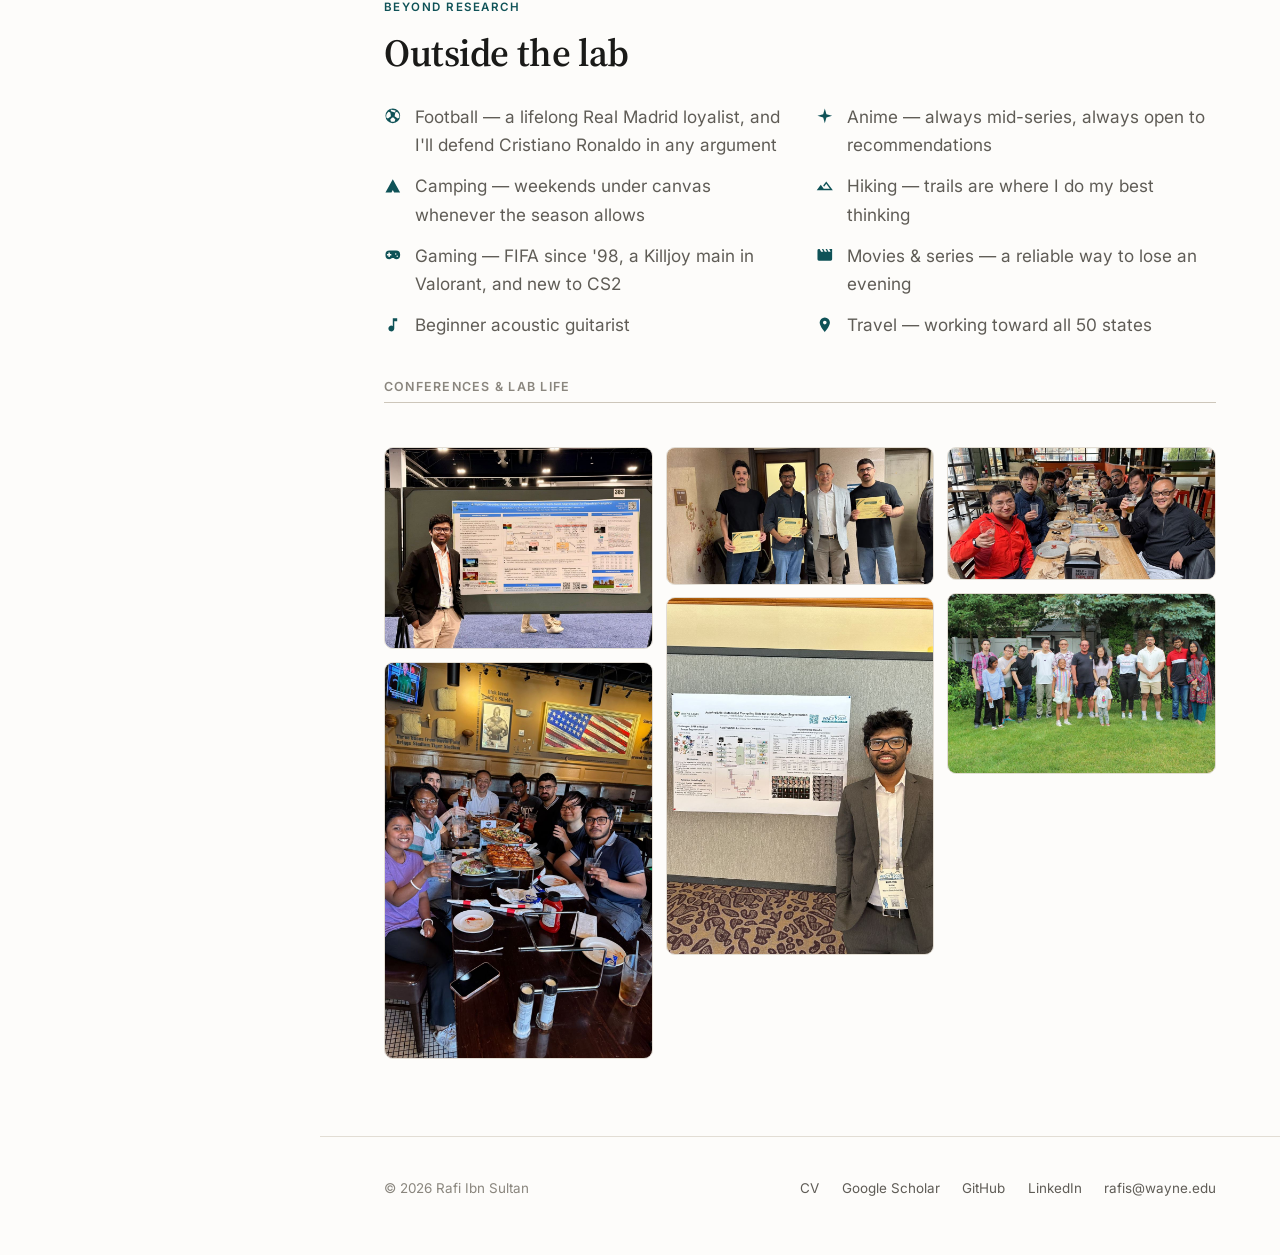
==== commit a1483973: "Update index.html" ====
--- a/index.html
+++ b/index.html
@@ -1186,9 +1186,9 @@
              ==================================================================== -->
         <a class="stats" href="https://scholar.google.com/citations?hl=en&amp;user=d9YLRmEAAAAJ"
            target="_blank" rel="noopener"
-           aria-label="Google Scholar profile: 312 citations, h-index 8, i10-index 8">
+           aria-label="Google Scholar profile: 327 citations, h-index 8, i10-index 8">
           <span class="stat">
-            <span class="stat__num">312</span>
+            <span class="stat__num">327</span>
             <span class="stat__label">Citations</span>
           </span>
           <span class="stat">
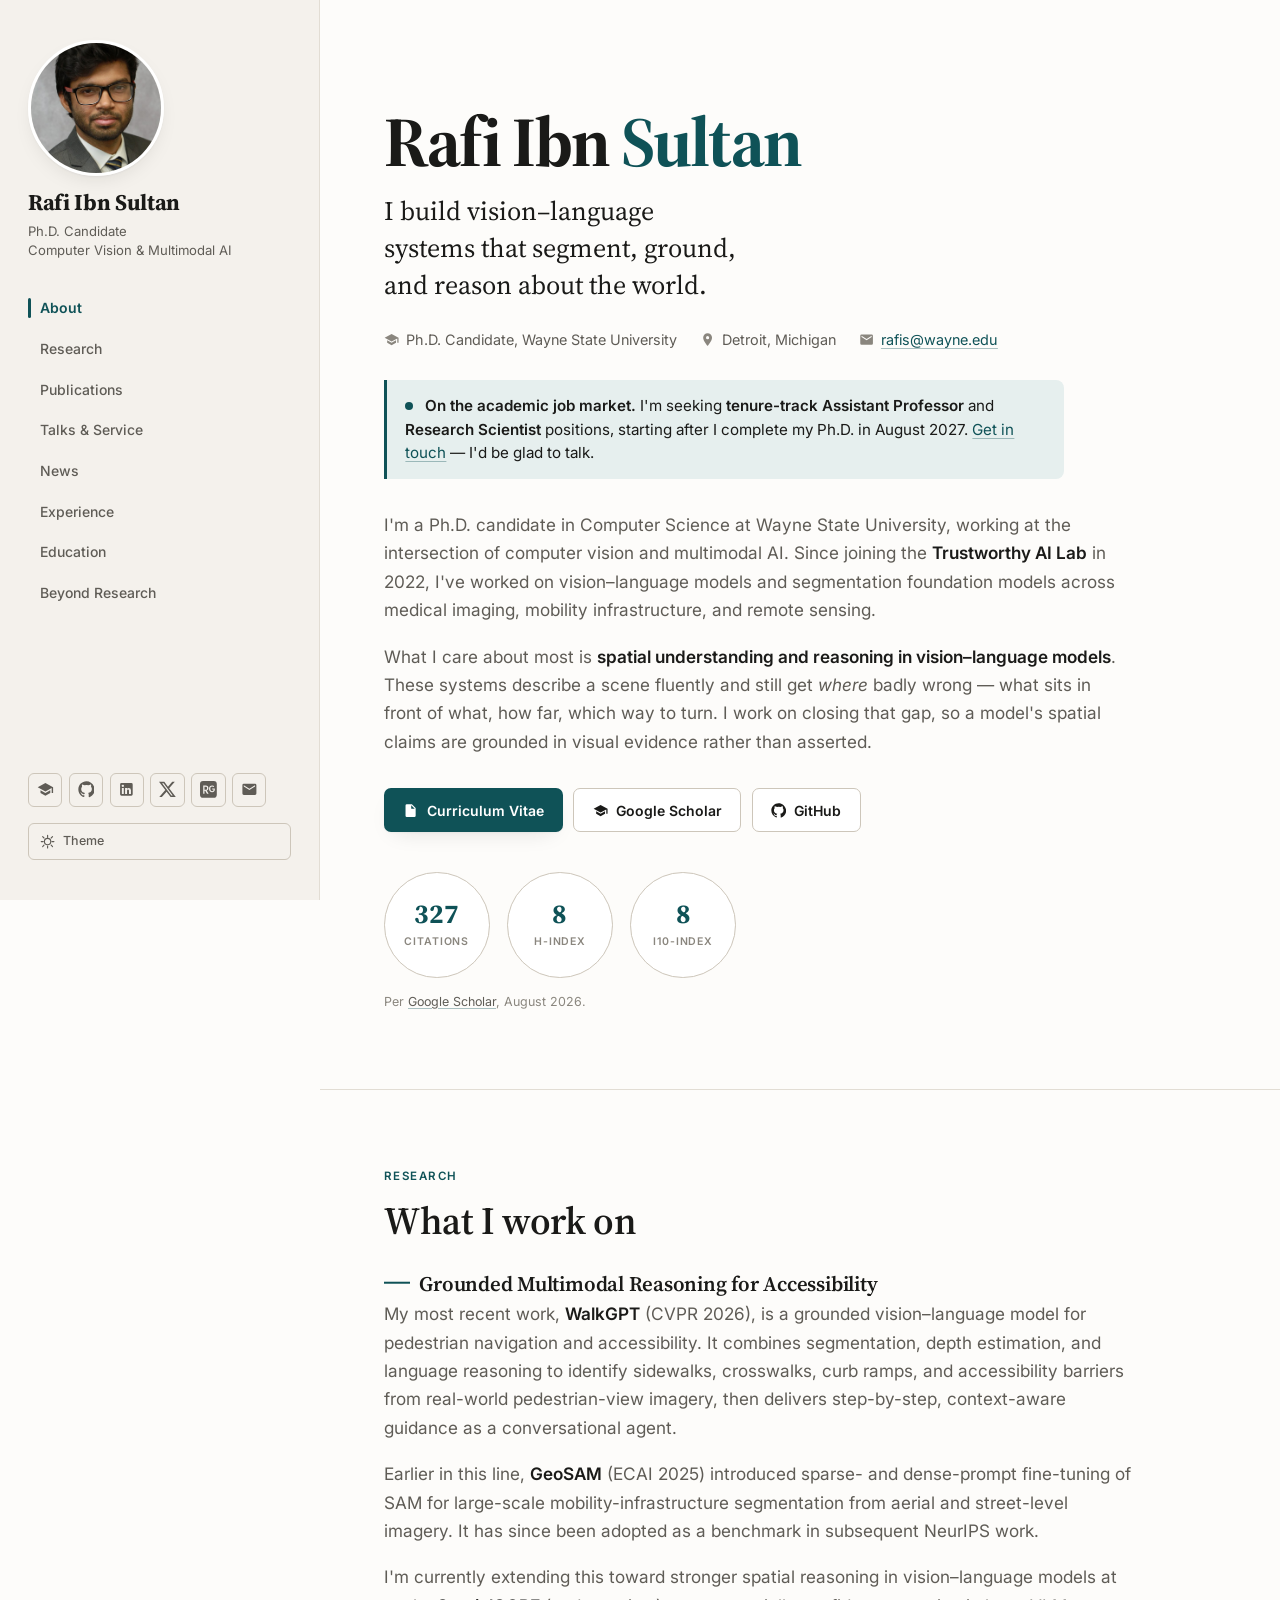
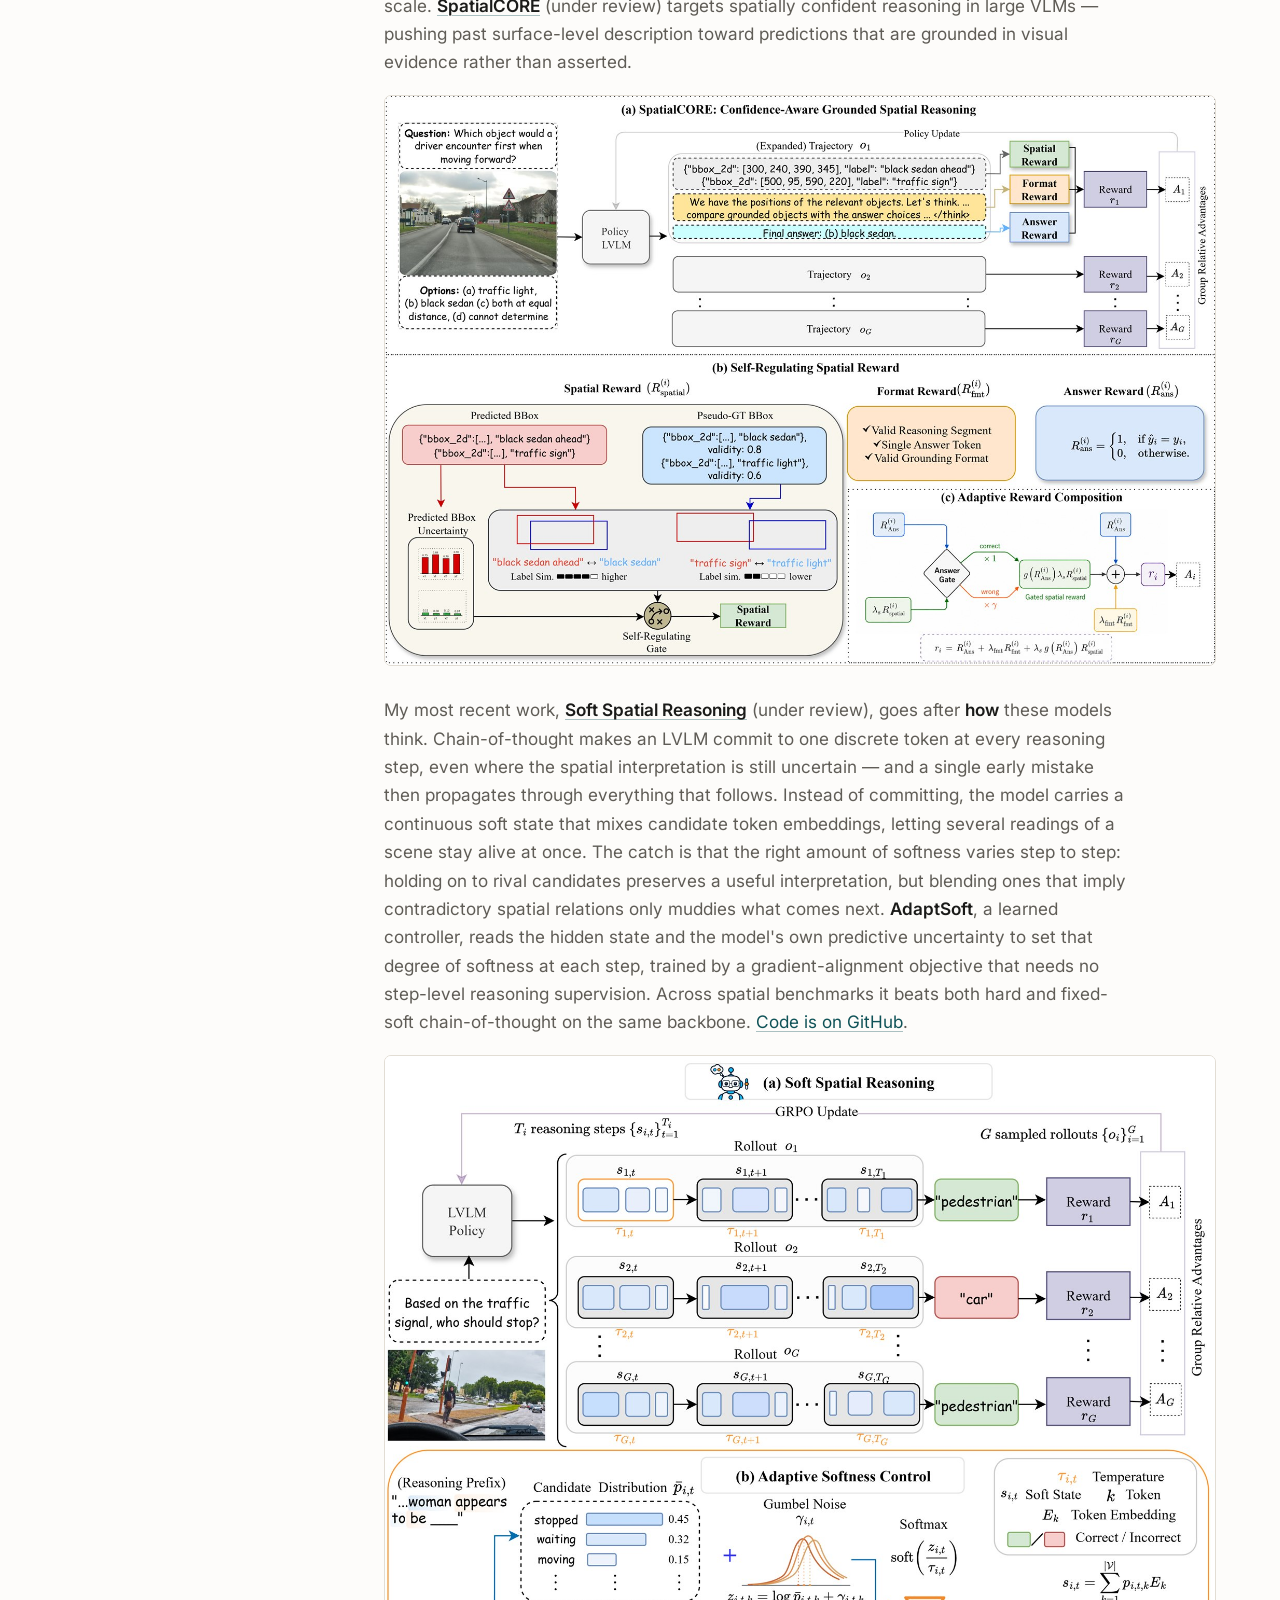
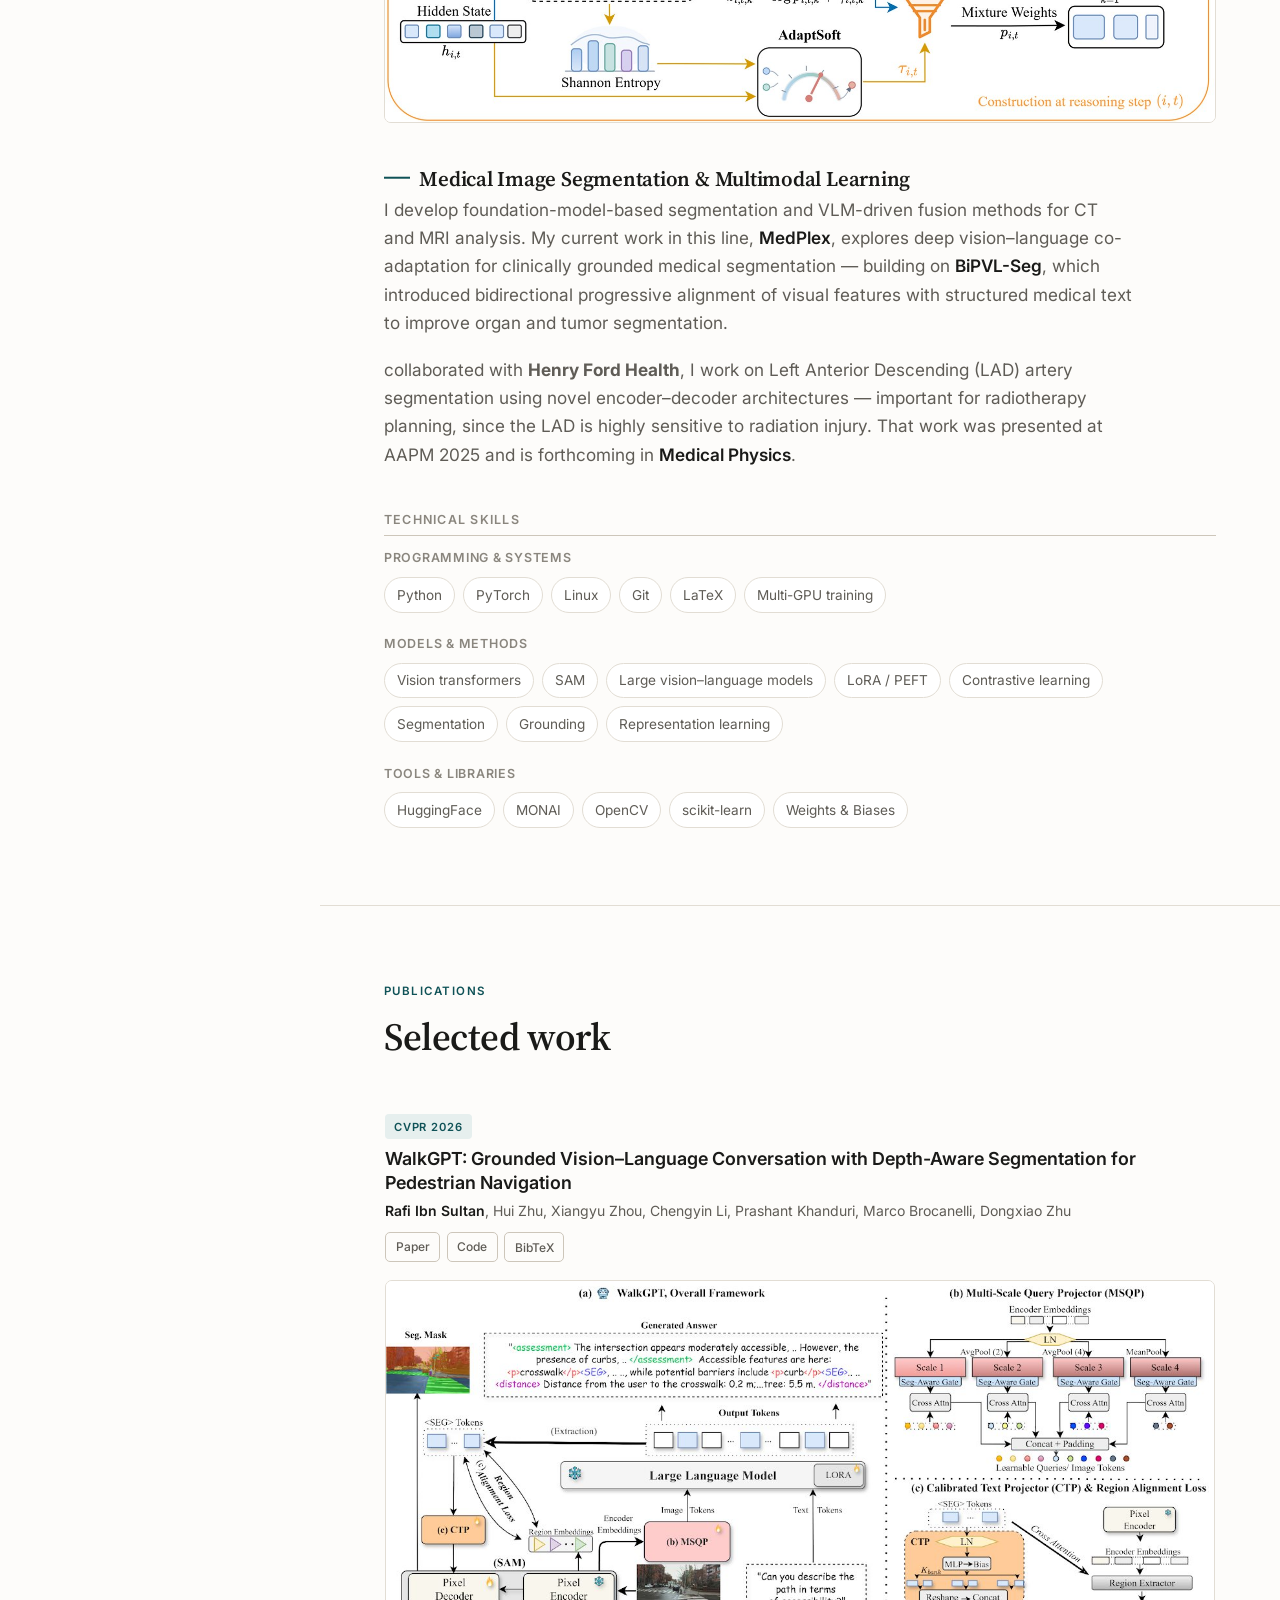
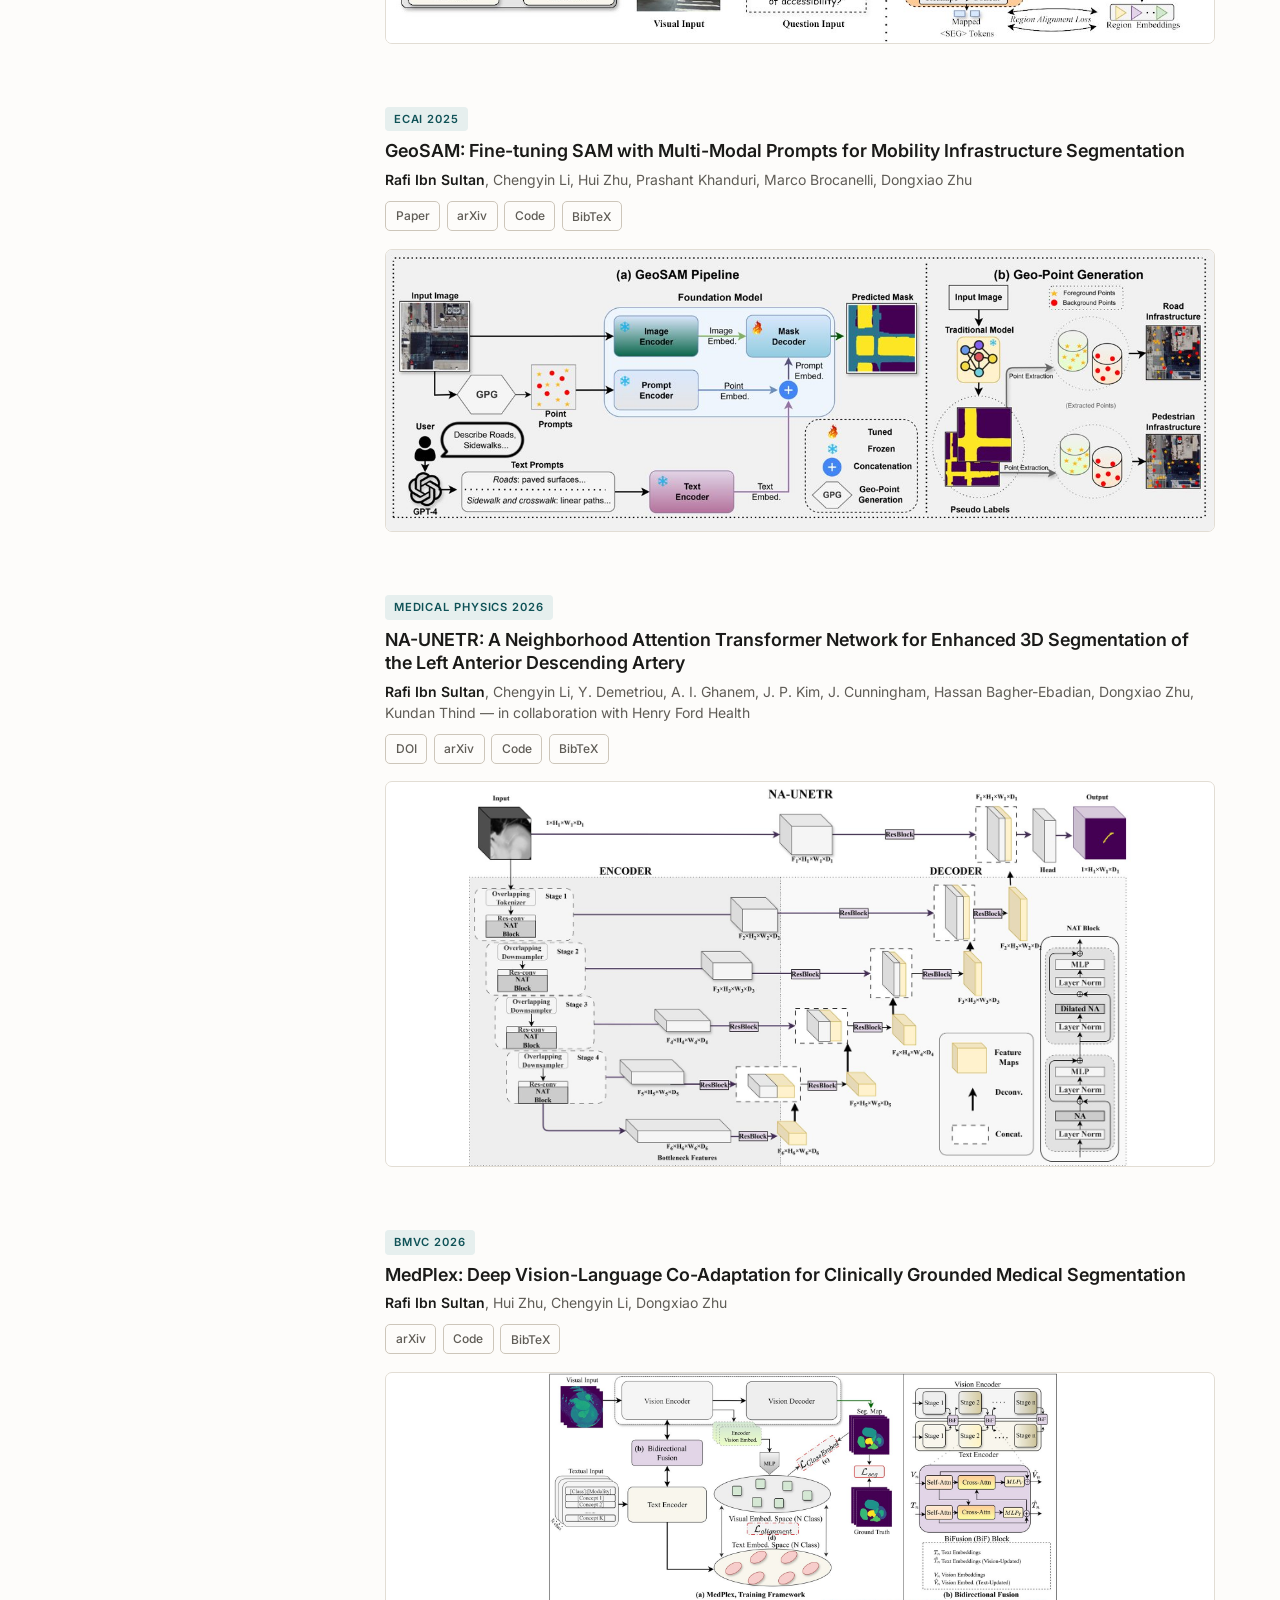
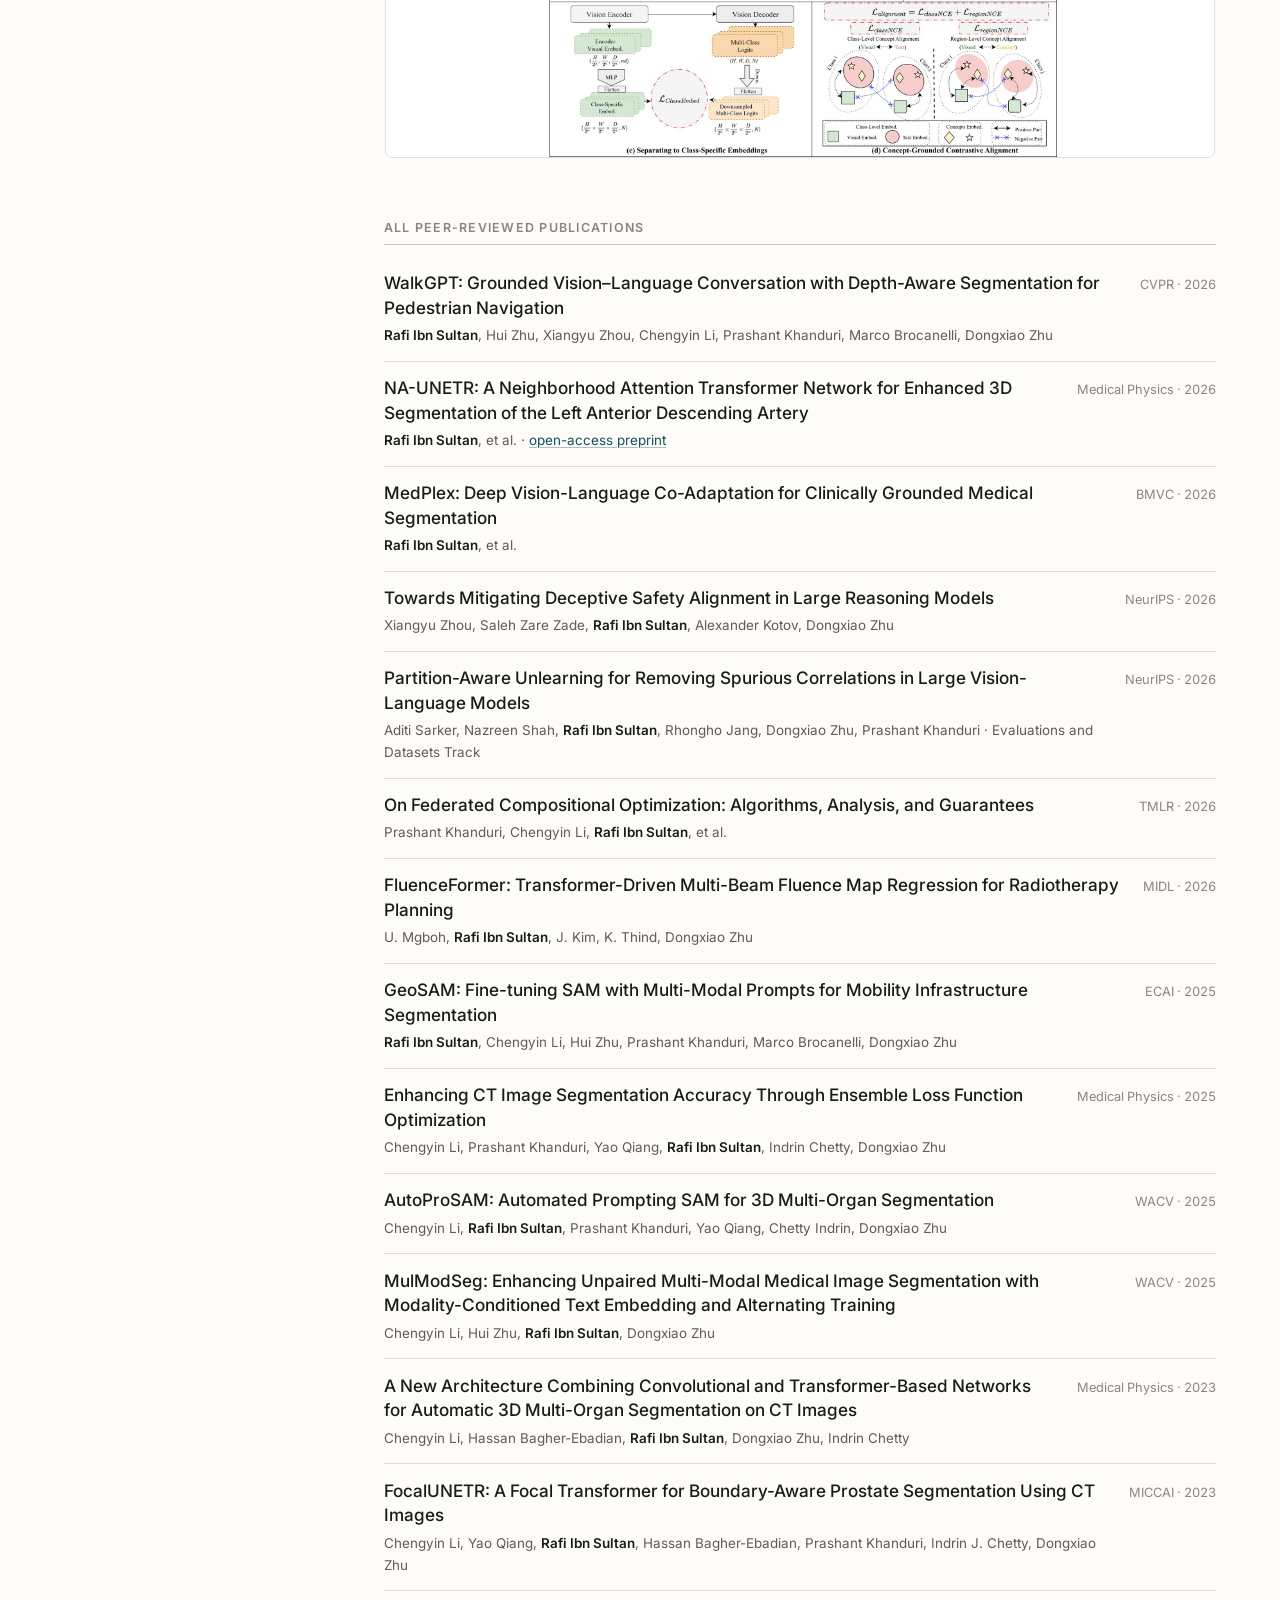
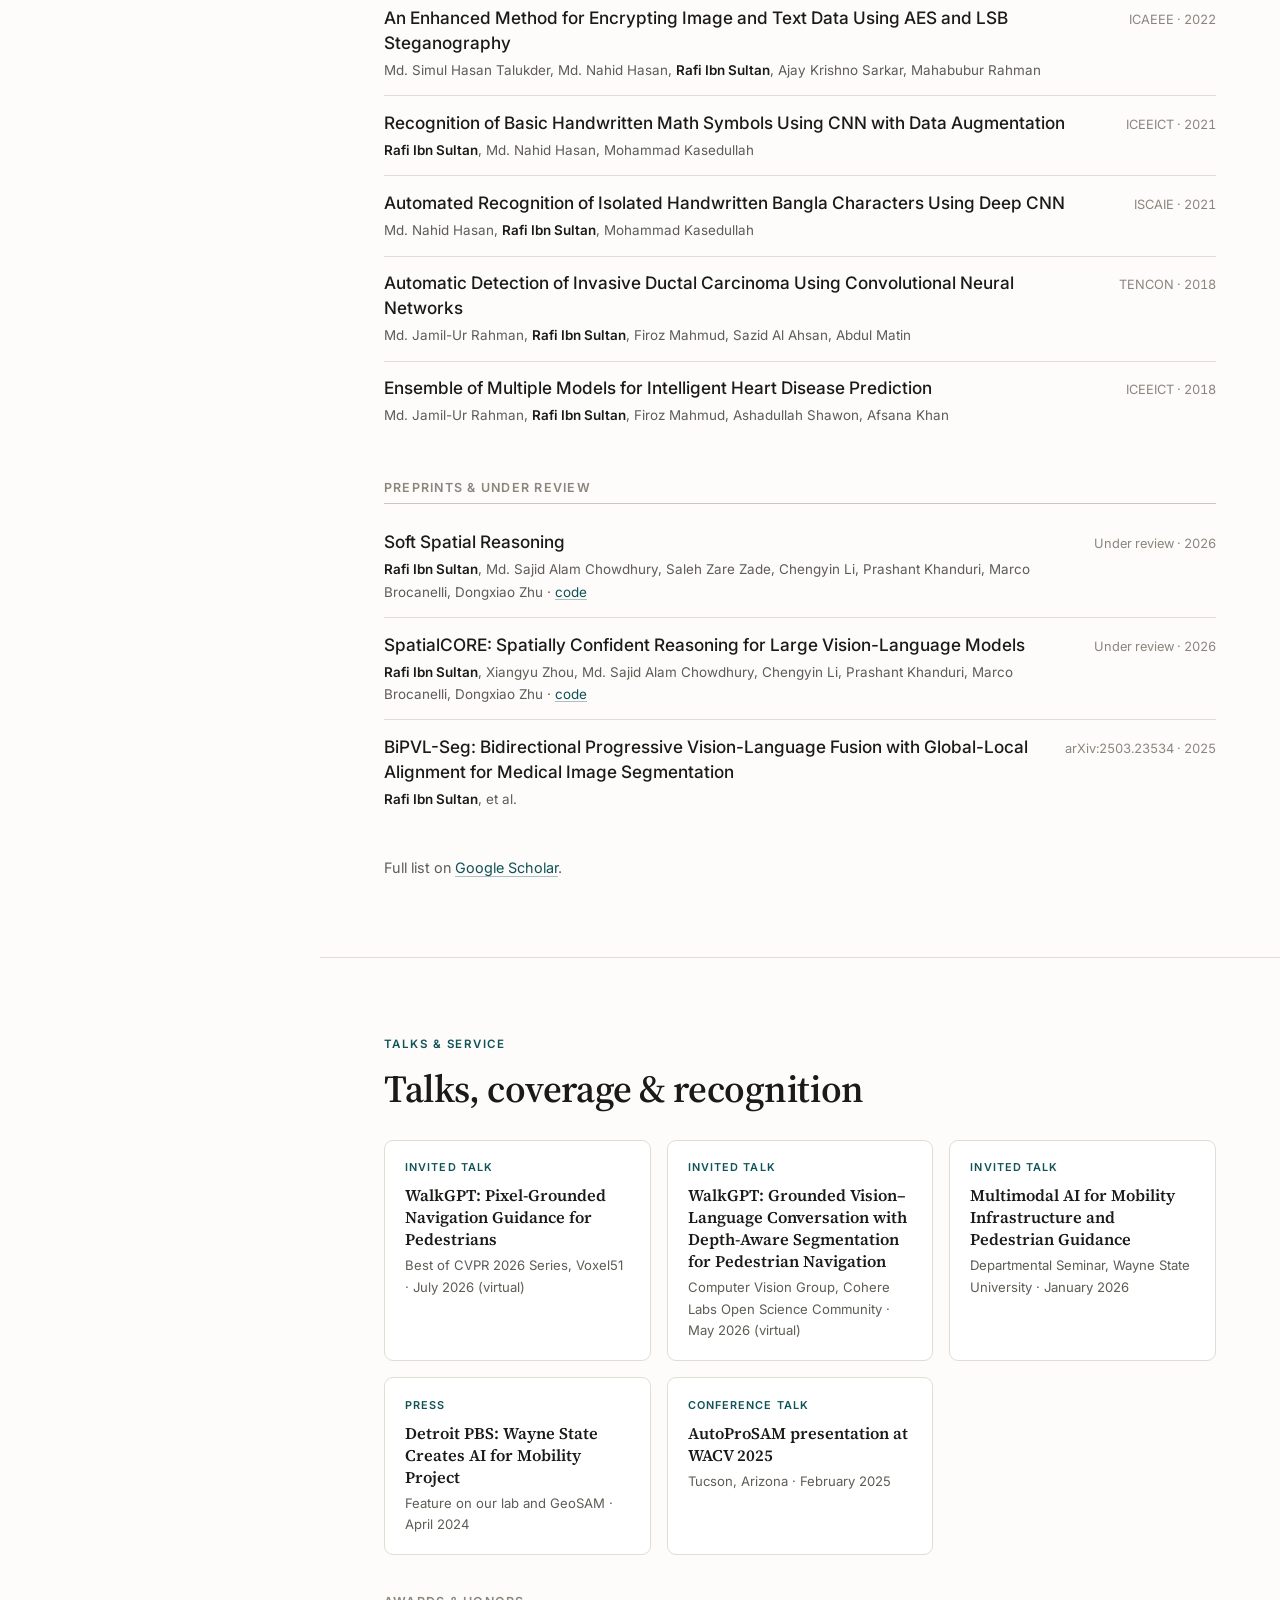
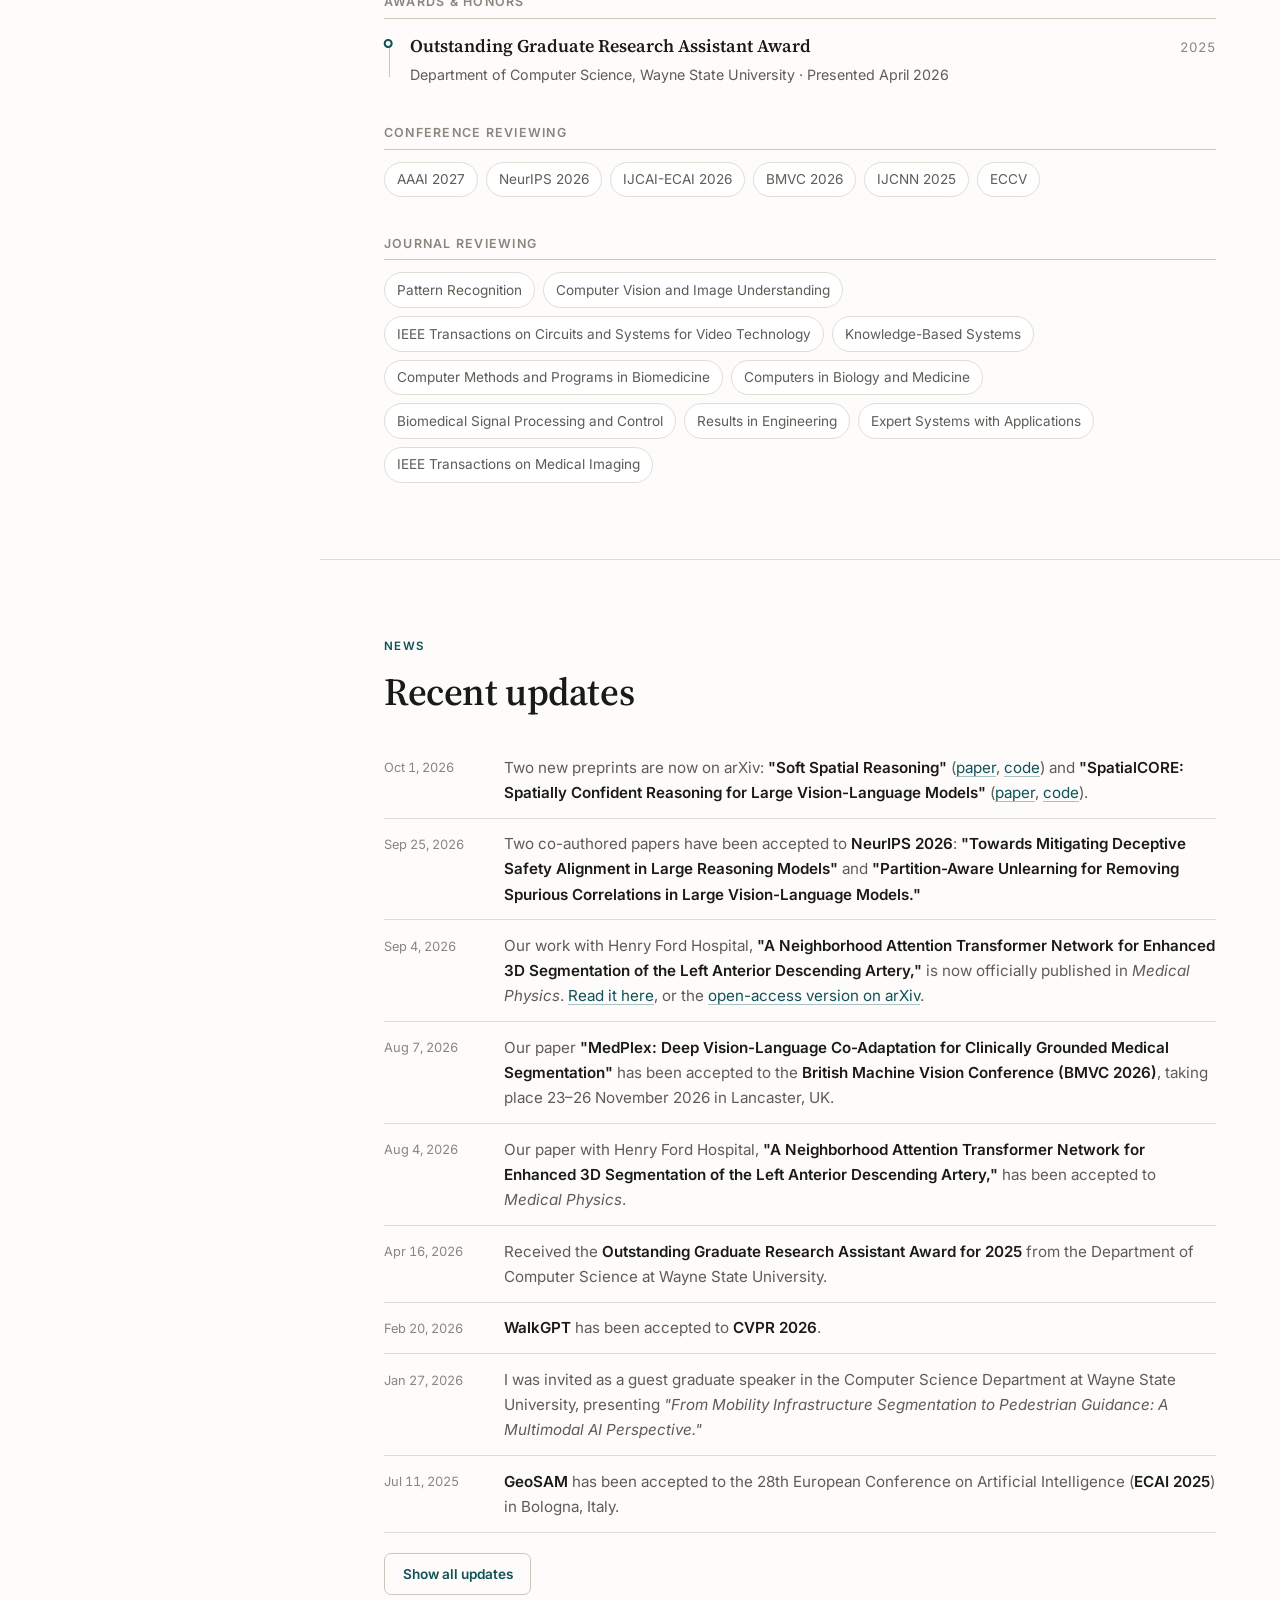
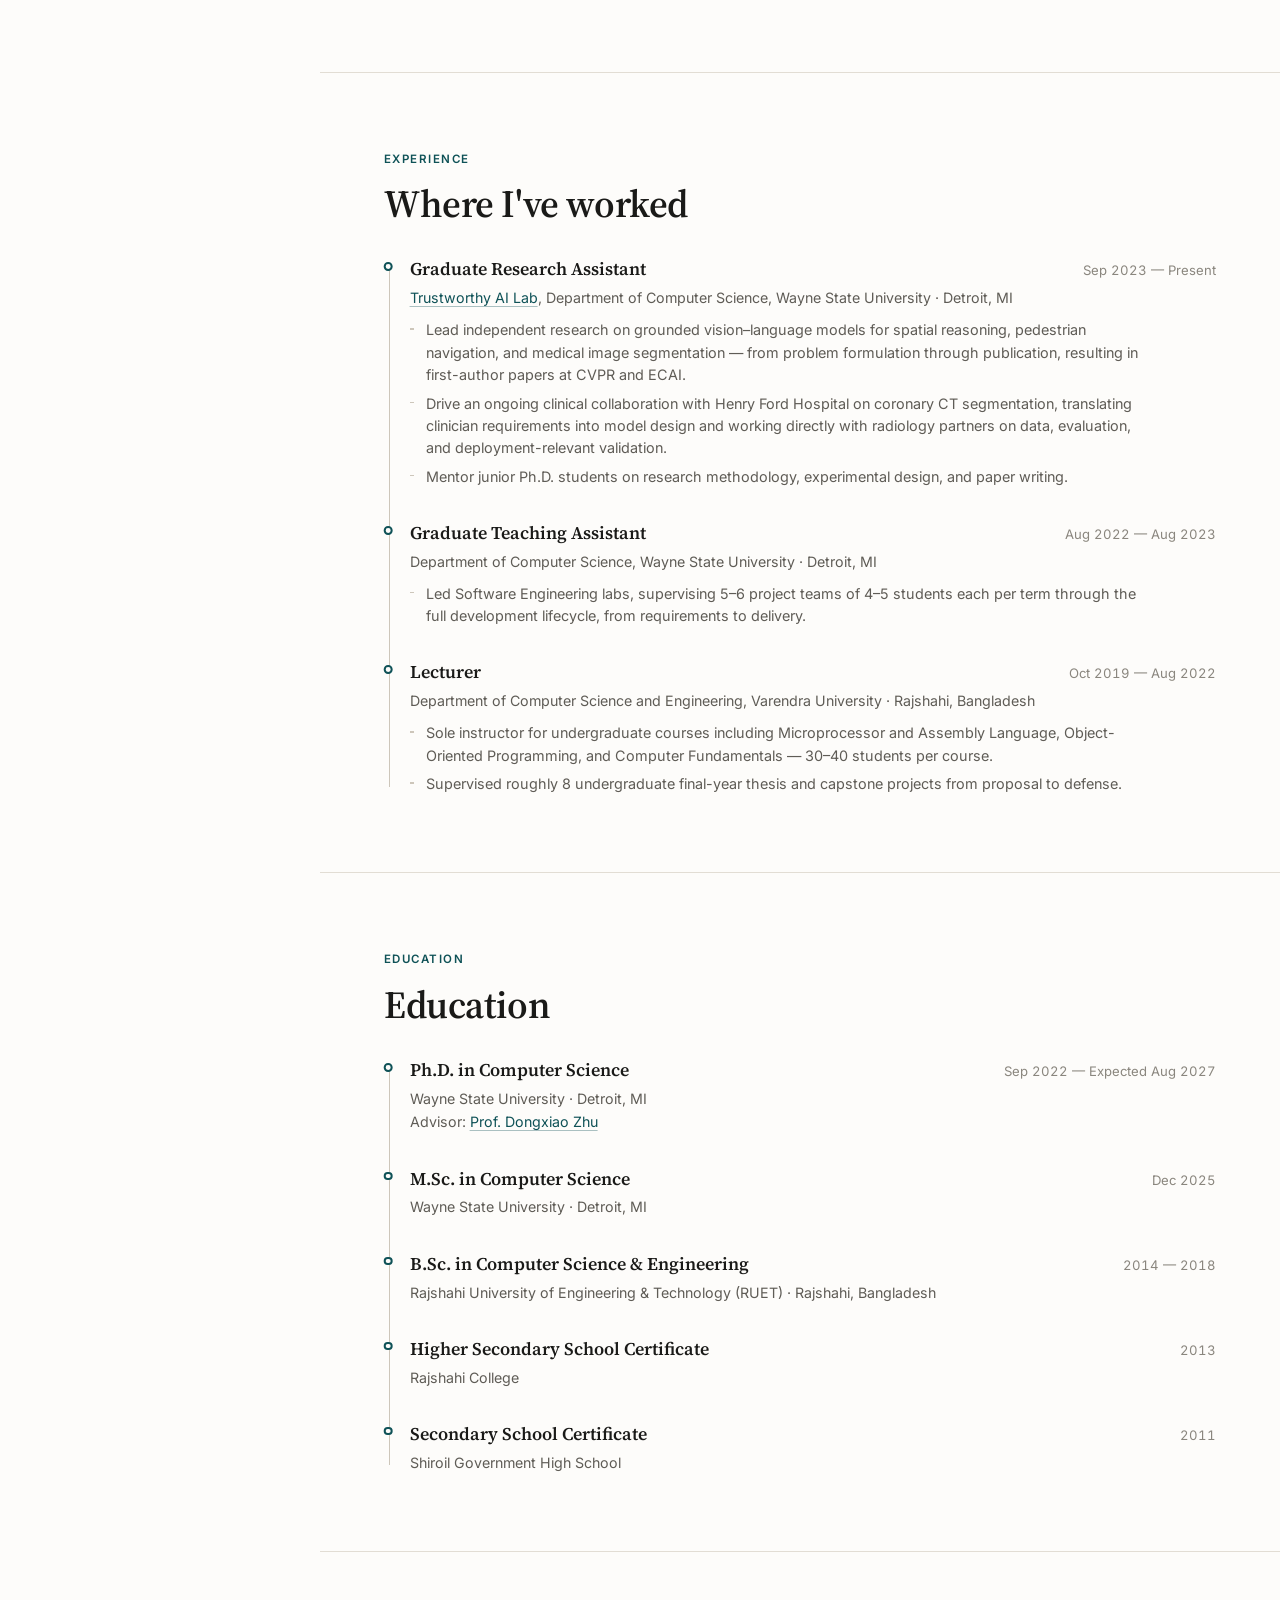
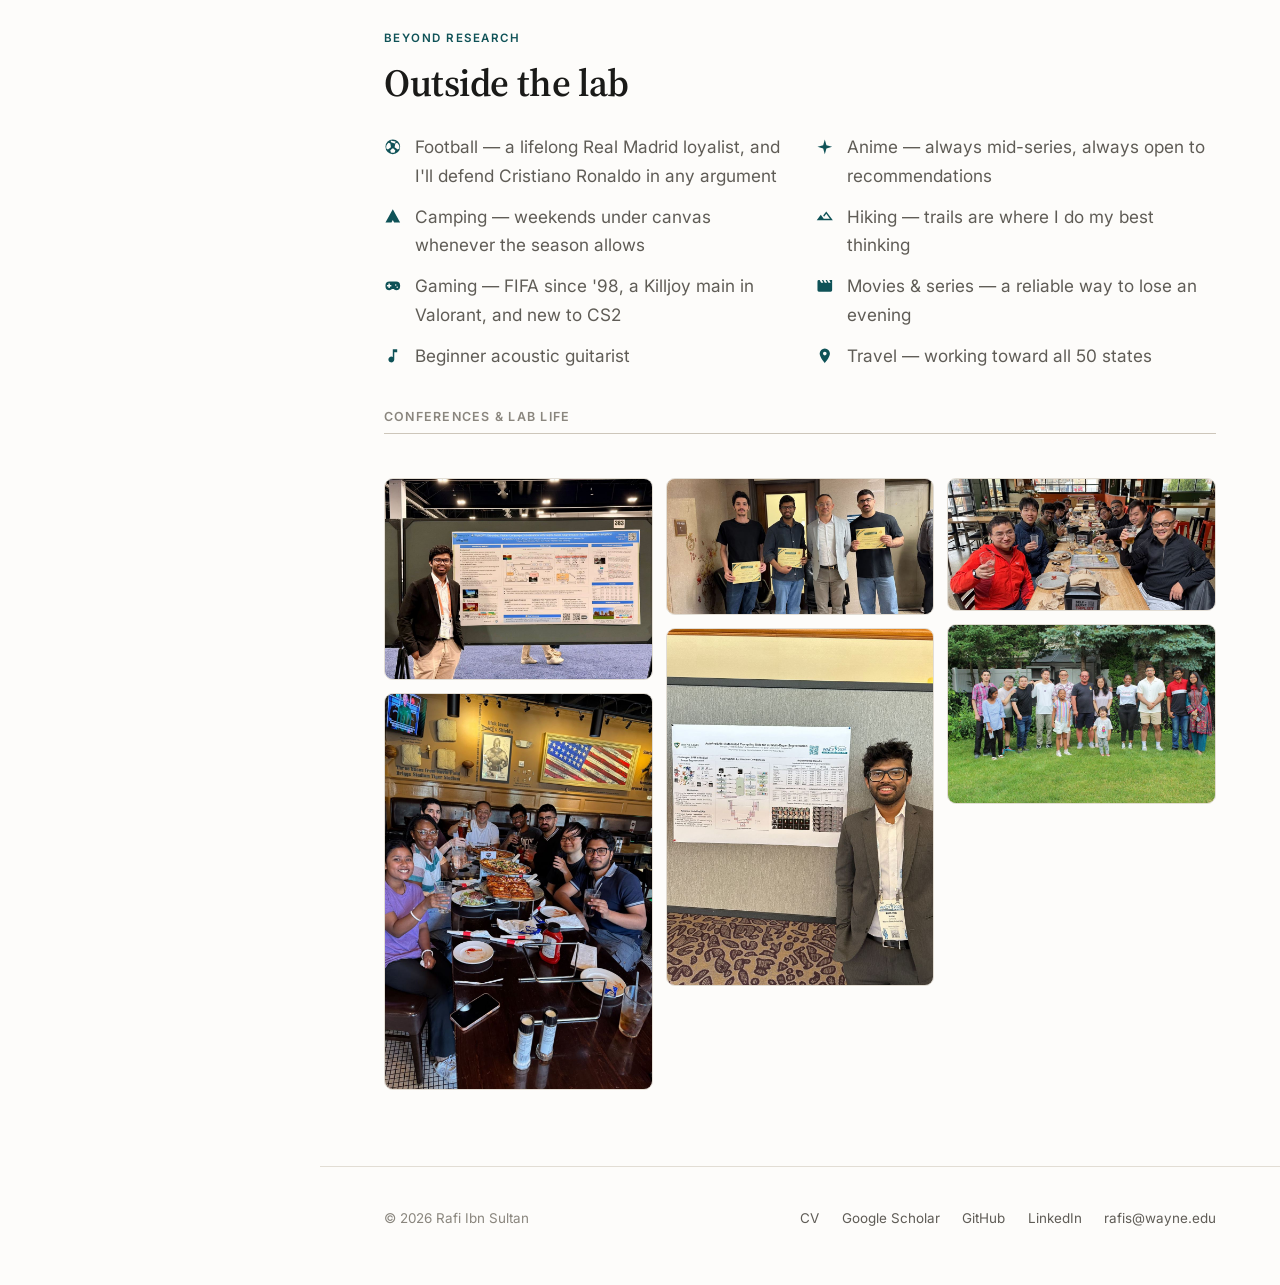
==== commit af991e90: "sada" ====
--- a/index.html
+++ b/index.html
@@ -1304,9 +1304,13 @@
         <ul class="pub-list">
           <li class="pub">
             <span class="pub__venue">CVPR 2026</span>
-            <div class="pub__title">WalkGPT: Grounded Vision–Language Conversation with Depth-Aware Segmentation for Pedestrian Navigation</div>
+            <div class="pub__title">
+              <a href="https://openaccess.thecvf.com/content/CVPR2026/html/Ibn_Sultan_WalkGPT_Grounded_Vision-Language_Conversation_with_Depth-Aware_Segmentation_for_Pedestrian_Navigation_CVPR_2026_paper.html" target="_blank" rel="noopener">WalkGPT: Grounded Vision–Language Conversation with Depth-Aware Segmentation for Pedestrian Navigation</a>
+            </div>
             <div class="pub__authors"><b>Rafi Ibn Sultan</b>, Hui Zhu, Xiangyu Zhou, Chengyin Li, Prashant Khanduri, Marco Brocanelli, Dongxiao Zhu</div>
             <div class="pub__links">
+              <a class="tag" href="https://openaccess.thecvf.com/content/CVPR2026/html/Ibn_Sultan_WalkGPT_Grounded_Vision-Language_Conversation_with_Depth-Aware_Segmentation_for_Pedestrian_Navigation_CVPR_2026_paper.html" target="_blank" rel="noopener">Paper</a>
+              <a class="tag" href="https://github.com/rafiibnsultan/WalkGPT" target="_blank" rel="noopener">Code</a>
               <button class="tag" data-bibtex="walkgpt">BibTeX</button>
             </div>
             <a class="pub__figure" href="img/papers/walkgpt.jpg" target="_blank" rel="noopener"
@@ -1320,11 +1324,13 @@
           <li class="pub">
             <span class="pub__venue">ECAI 2025</span>
             <div class="pub__title">
-              <a href="https://arxiv.org/abs/2311.11319" target="_blank" rel="noopener">GeoSAM: Fine-tuning SAM with Multi-Modal Prompts for Mobility Infrastructure Segmentation</a>
+              <a href="https://ebooks.iospress.nl/doi/10.3233/FAIA250844" target="_blank" rel="noopener">GeoSAM: Fine-tuning SAM with Multi-Modal Prompts for Mobility Infrastructure Segmentation</a>
             </div>
             <div class="pub__authors"><b>Rafi Ibn Sultan</b>, Chengyin Li, Hui Zhu, Prashant Khanduri, Marco Brocanelli, Dongxiao Zhu</div>
             <div class="pub__links">
+              <a class="tag" href="https://ebooks.iospress.nl/doi/10.3233/FAIA250844" target="_blank" rel="noopener">Paper</a>
               <a class="tag" href="https://arxiv.org/abs/2311.11319" target="_blank" rel="noopener">arXiv</a>
+              <a class="tag" href="https://github.com/rafiibnsultan/geosam" target="_blank" rel="noopener">Code</a>
               <button class="tag" data-bibtex="geosam">BibTeX</button>
             </div>
             <a class="pub__figure" href="img/papers/geosam.jpg" target="_blank" rel="noopener"
@@ -1340,10 +1346,11 @@
             <div class="pub__title">
               <a href="https://aapm.onlinelibrary.wiley.com/doi/10.1002/mp.70653" target="_blank" rel="noopener">NA-UNETR: A Neighborhood Attention Transformer Network for Enhanced 3D Segmentation of the Left Anterior Descending Artery</a>
             </div>
-            <div class="pub__authors"><b>Rafi Ibn Sultan</b>, et al. — in collaboration with Henry Ford Hospital</div>
+            <div class="pub__authors"><b>Rafi Ibn Sultan</b>, Chengyin Li, Y. Demetriou, A. I. Ghanem, J. P. Kim, J. Cunningham, Hassan Bagher-Ebadian, Dongxiao Zhu, Kundan Thind — in collaboration with Henry Ford Health</div>
             <div class="pub__links">
               <a class="tag" href="https://aapm.onlinelibrary.wiley.com/doi/10.1002/mp.70653" target="_blank" rel="noopener">DOI</a>
               <a class="tag" href="https://arxiv.org/abs/2608.12274" target="_blank" rel="noopener">arXiv</a>
+              <a class="tag" href="https://github.com/rafiibnsultan/NA_UNETR" target="_blank" rel="noopener">Code</a>
               <button class="tag" data-bibtex="naunetr">BibTeX</button>
             </div>
             <a class="pub__figure" href="img/papers/na-unetr.jpg" target="_blank" rel="noopener"
@@ -1356,9 +1363,13 @@
 
           <li class="pub">
             <span class="pub__venue">BMVC 2026</span>
-            <div class="pub__title">MedPlex: Deep Vision-Language Co-Adaptation for Clinically Grounded Medical Segmentation</div>
-            <div class="pub__authors"><b>Rafi Ibn Sultan</b>, et al.</div>
+            <div class="pub__title">
+              <a href="https://arxiv.org/abs/2608.13690" target="_blank" rel="noopener">MedPlex: Deep Vision-Language Co-Adaptation for Clinically Grounded Medical Segmentation</a>
+            </div>
+            <div class="pub__authors"><b>Rafi Ibn Sultan</b>, Hui Zhu, Chengyin Li, Dongxiao Zhu</div>
             <div class="pub__links">
+              <a class="tag" href="https://arxiv.org/abs/2608.13690" target="_blank" rel="noopener">arXiv</a>
+              <a class="tag" href="https://github.com/rafiibnsultan/MedPlex" target="_blank" rel="noopener">Code</a>
               <button class="tag" data-bibtex="medplex">BibTeX</button>
             </div>
             <a class="pub__figure" href="img/papers/medplex.jpg" target="_blank" rel="noopener"
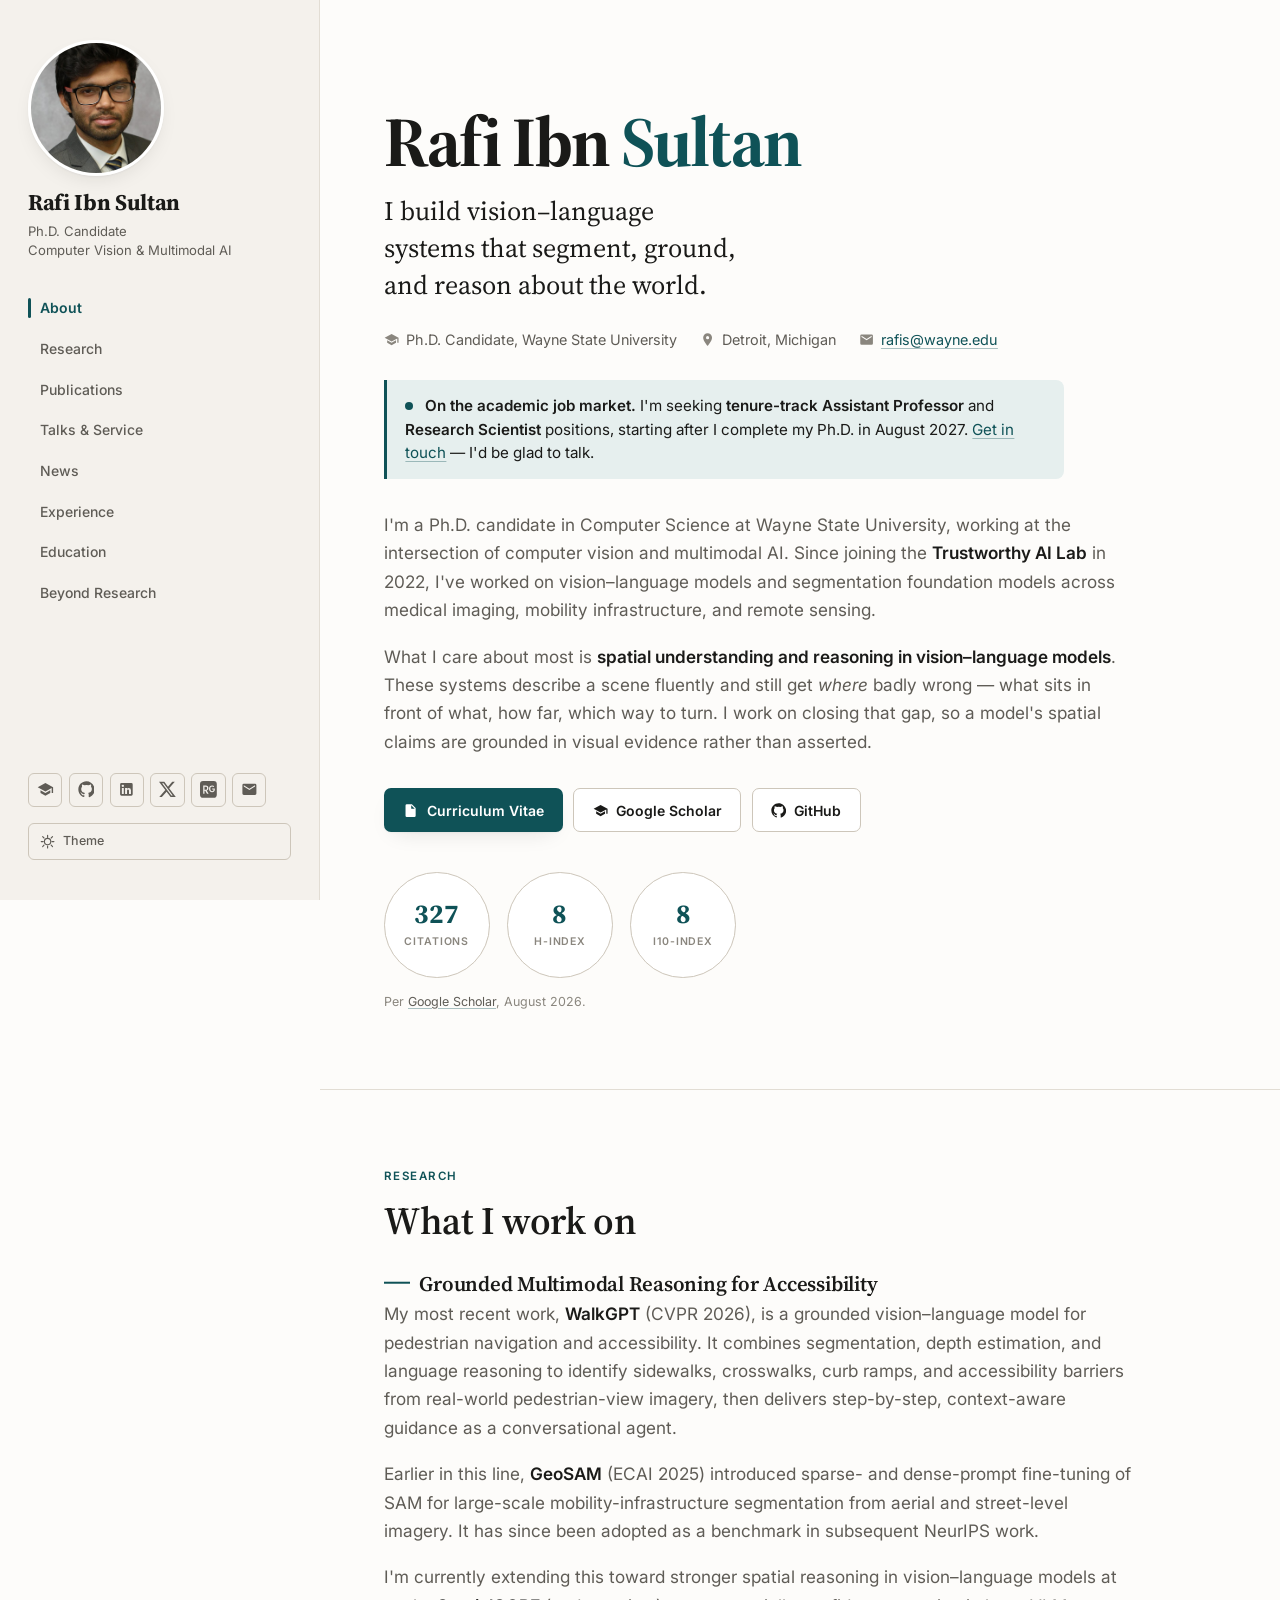
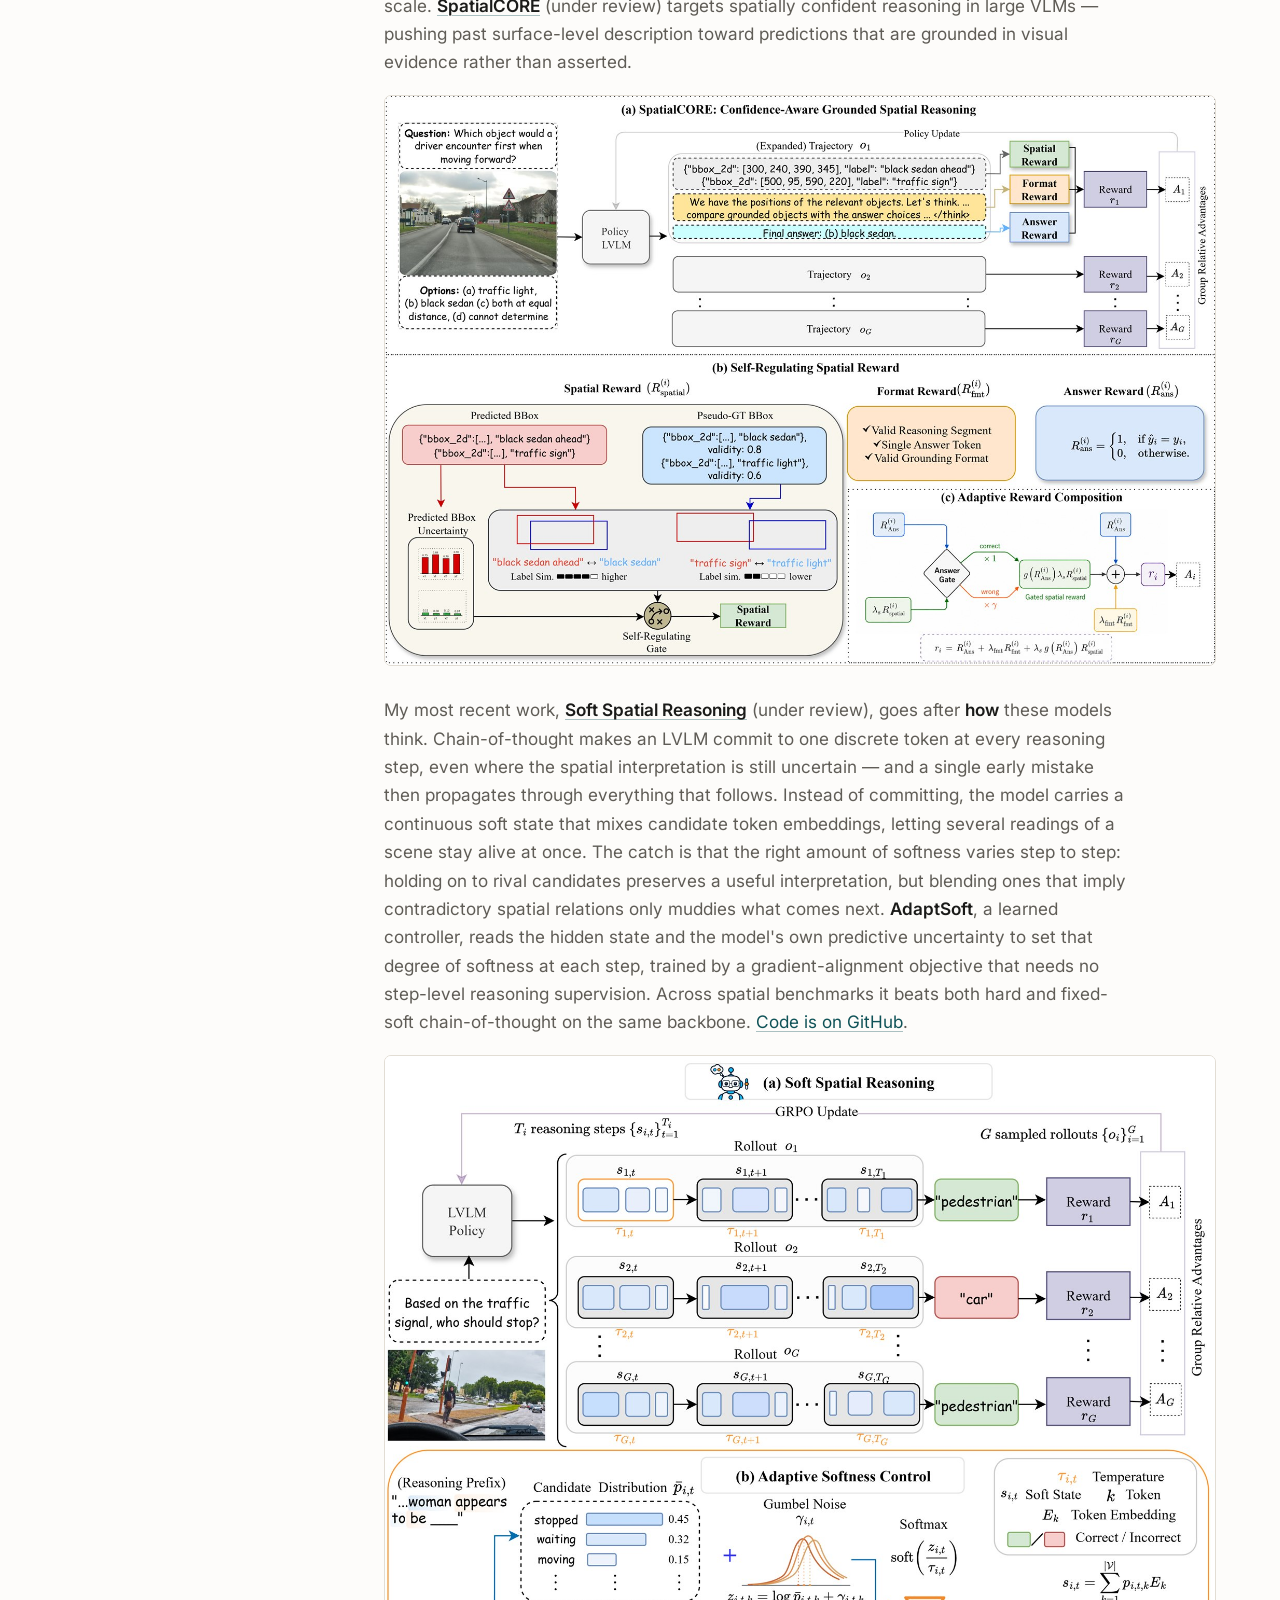
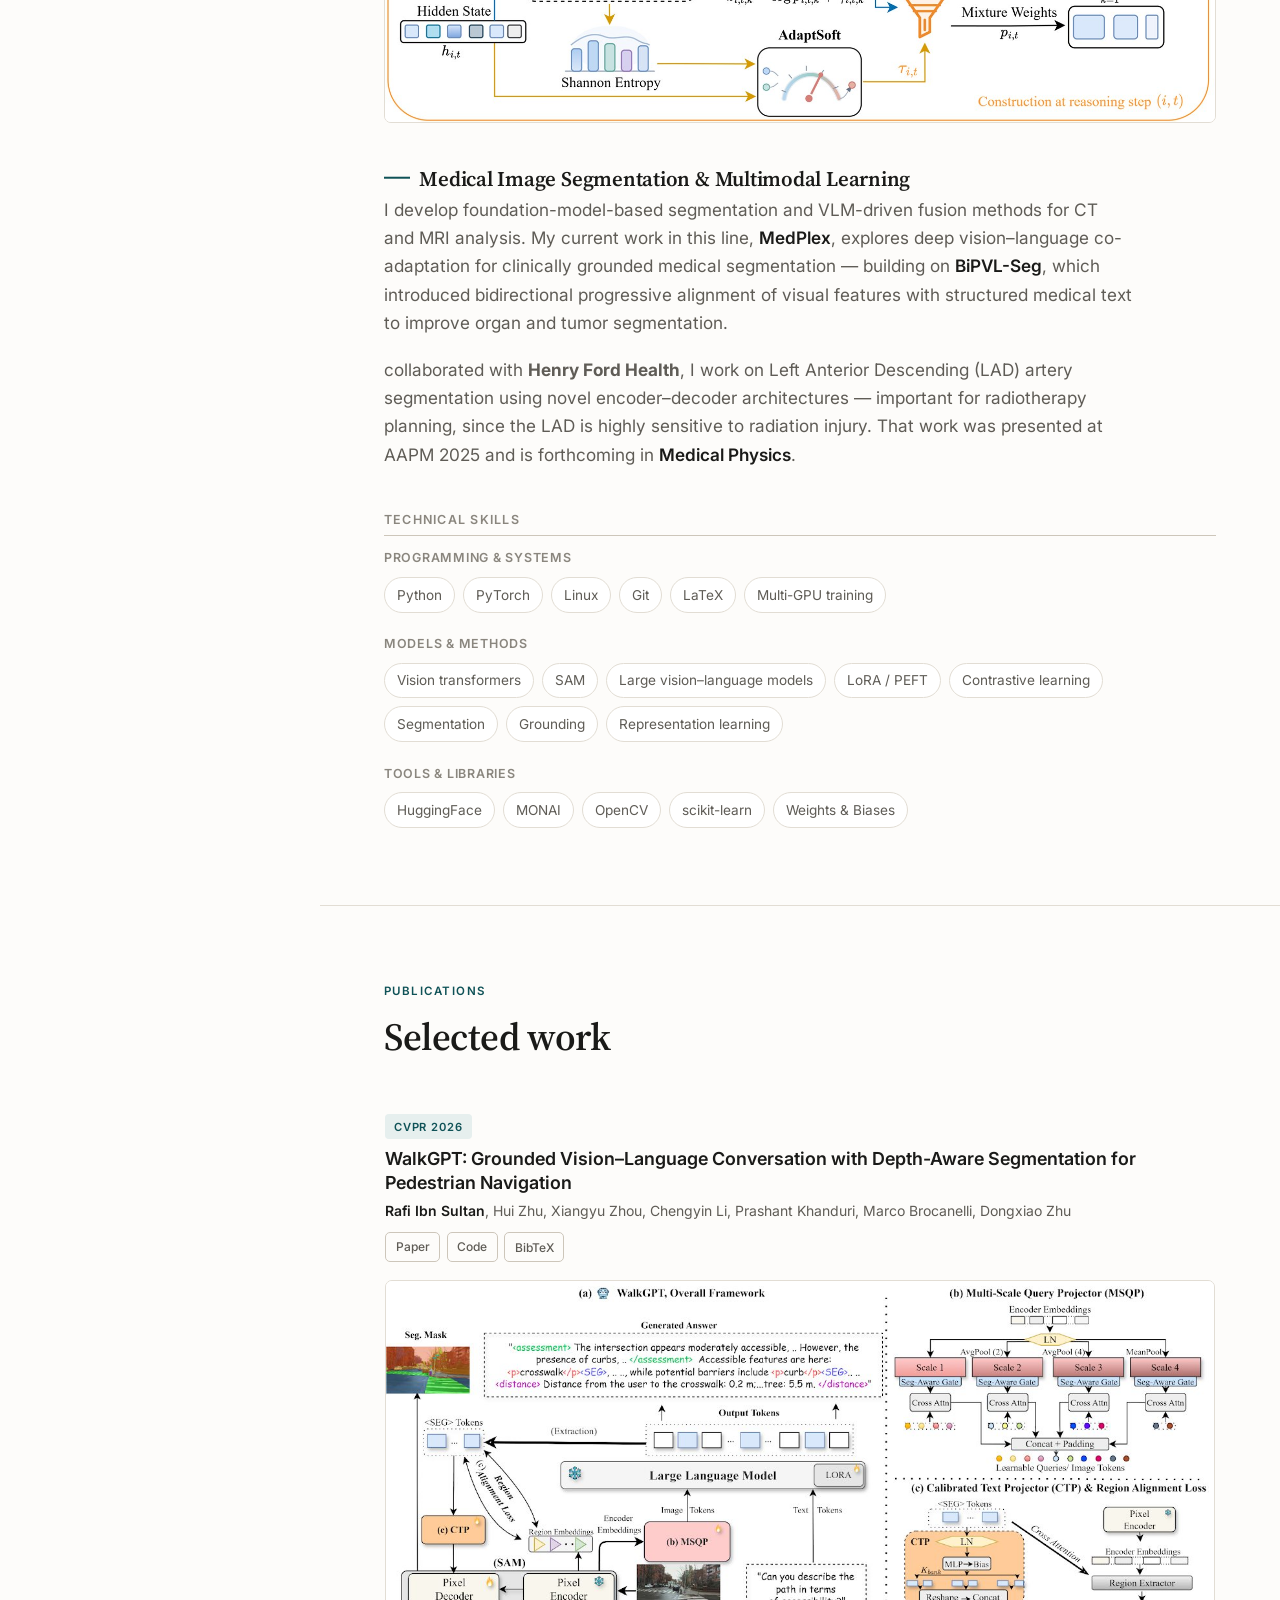
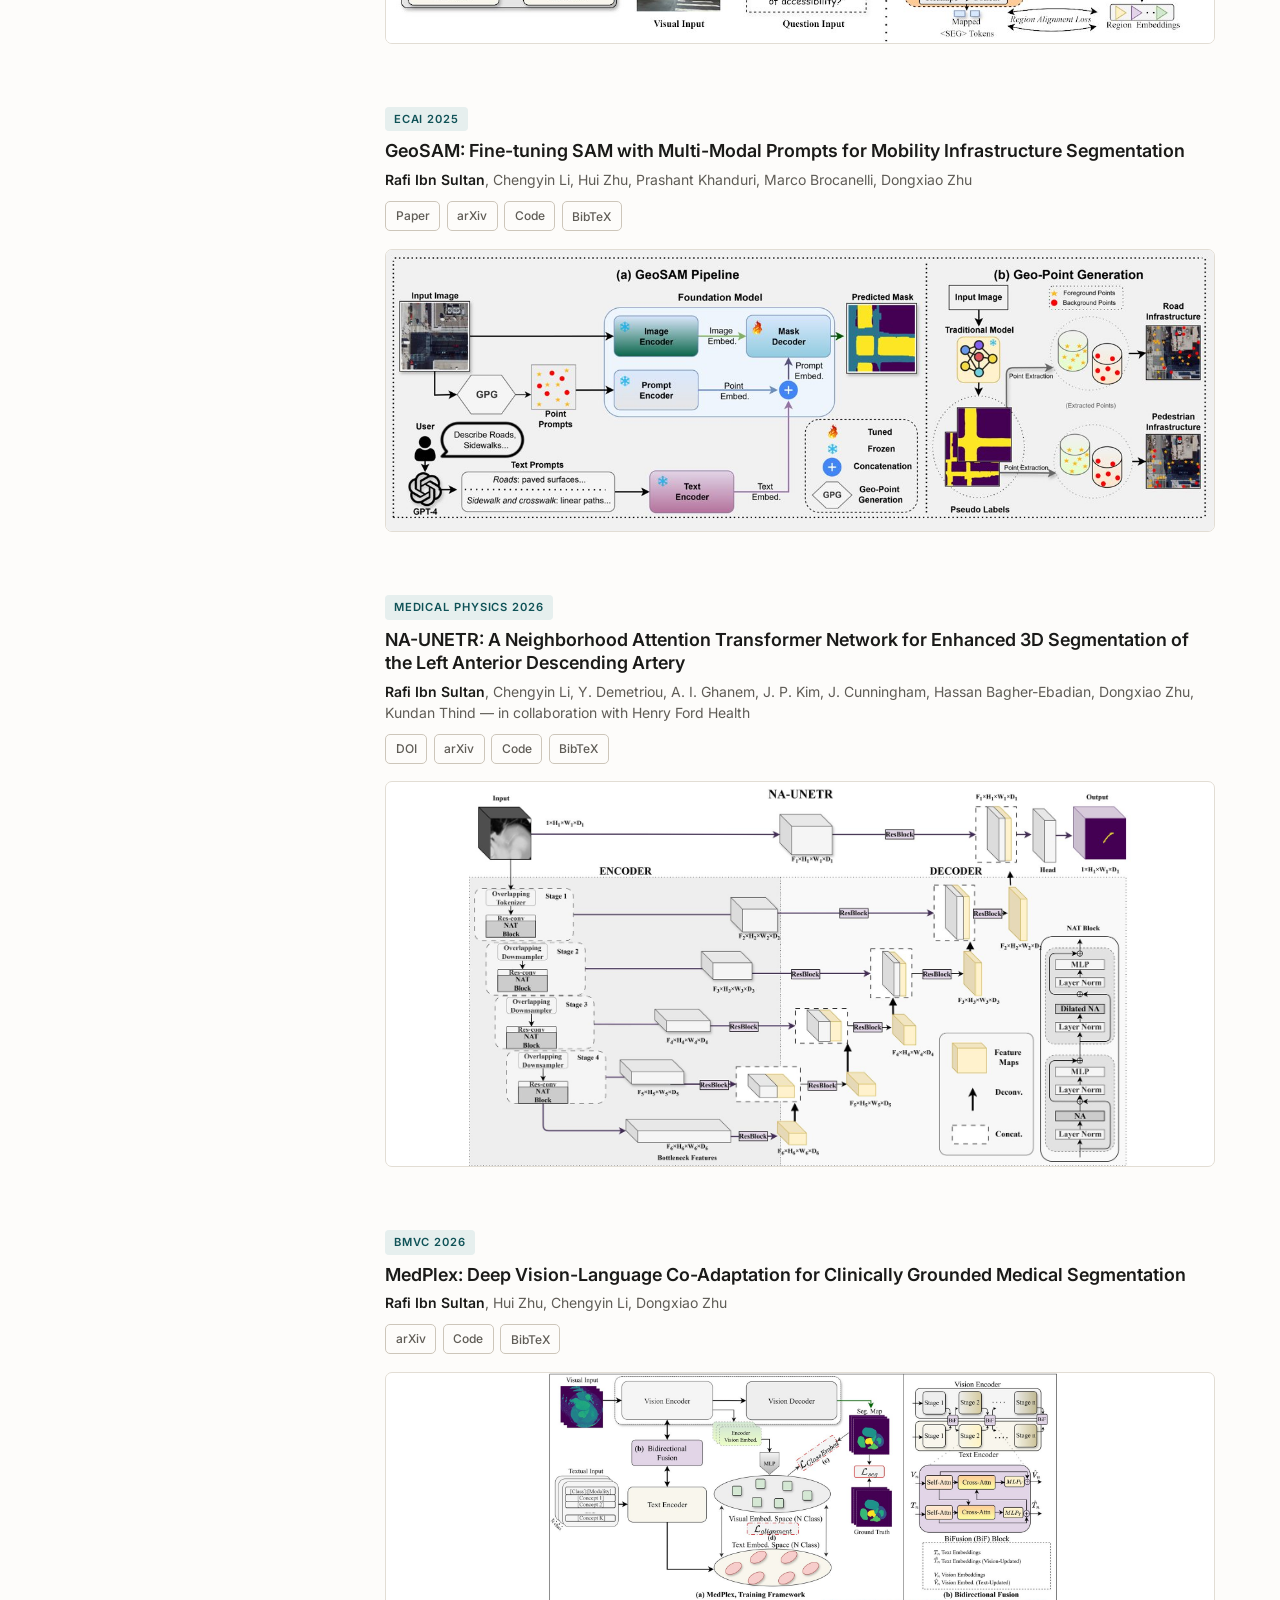
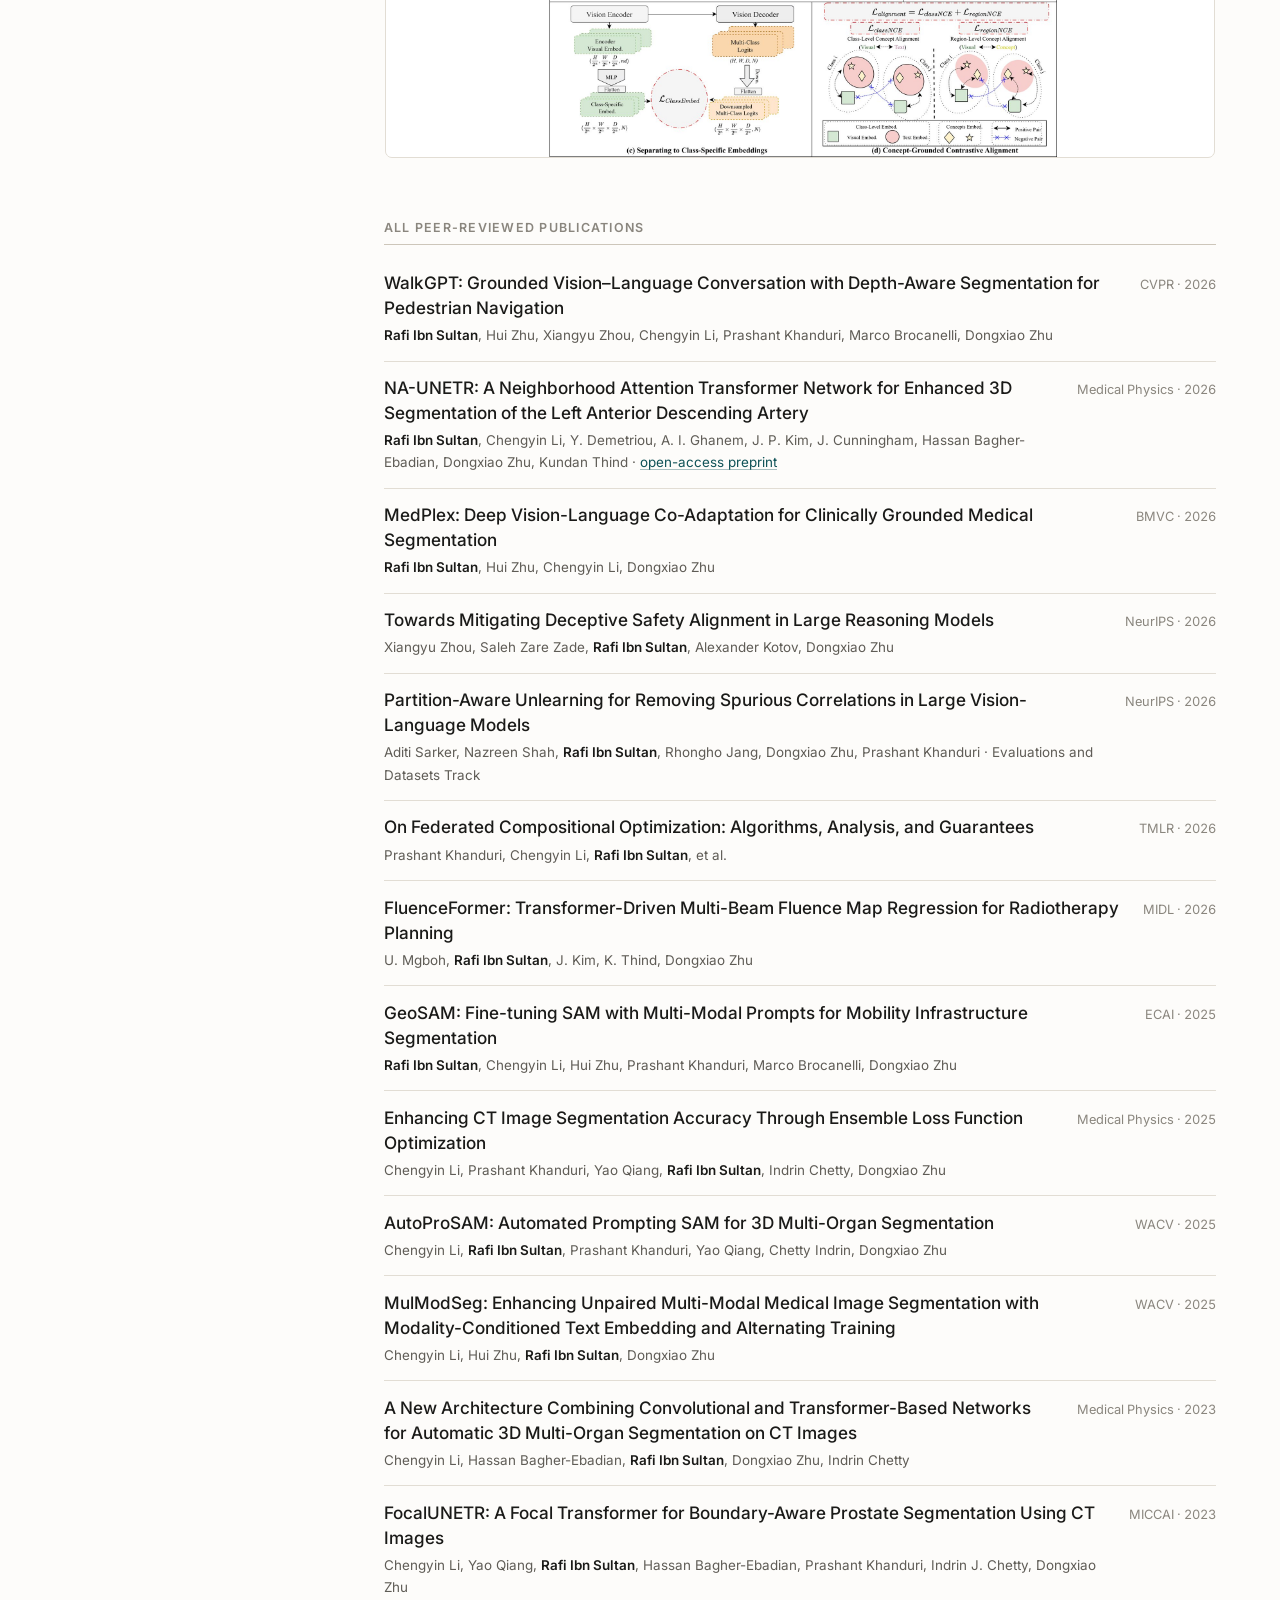
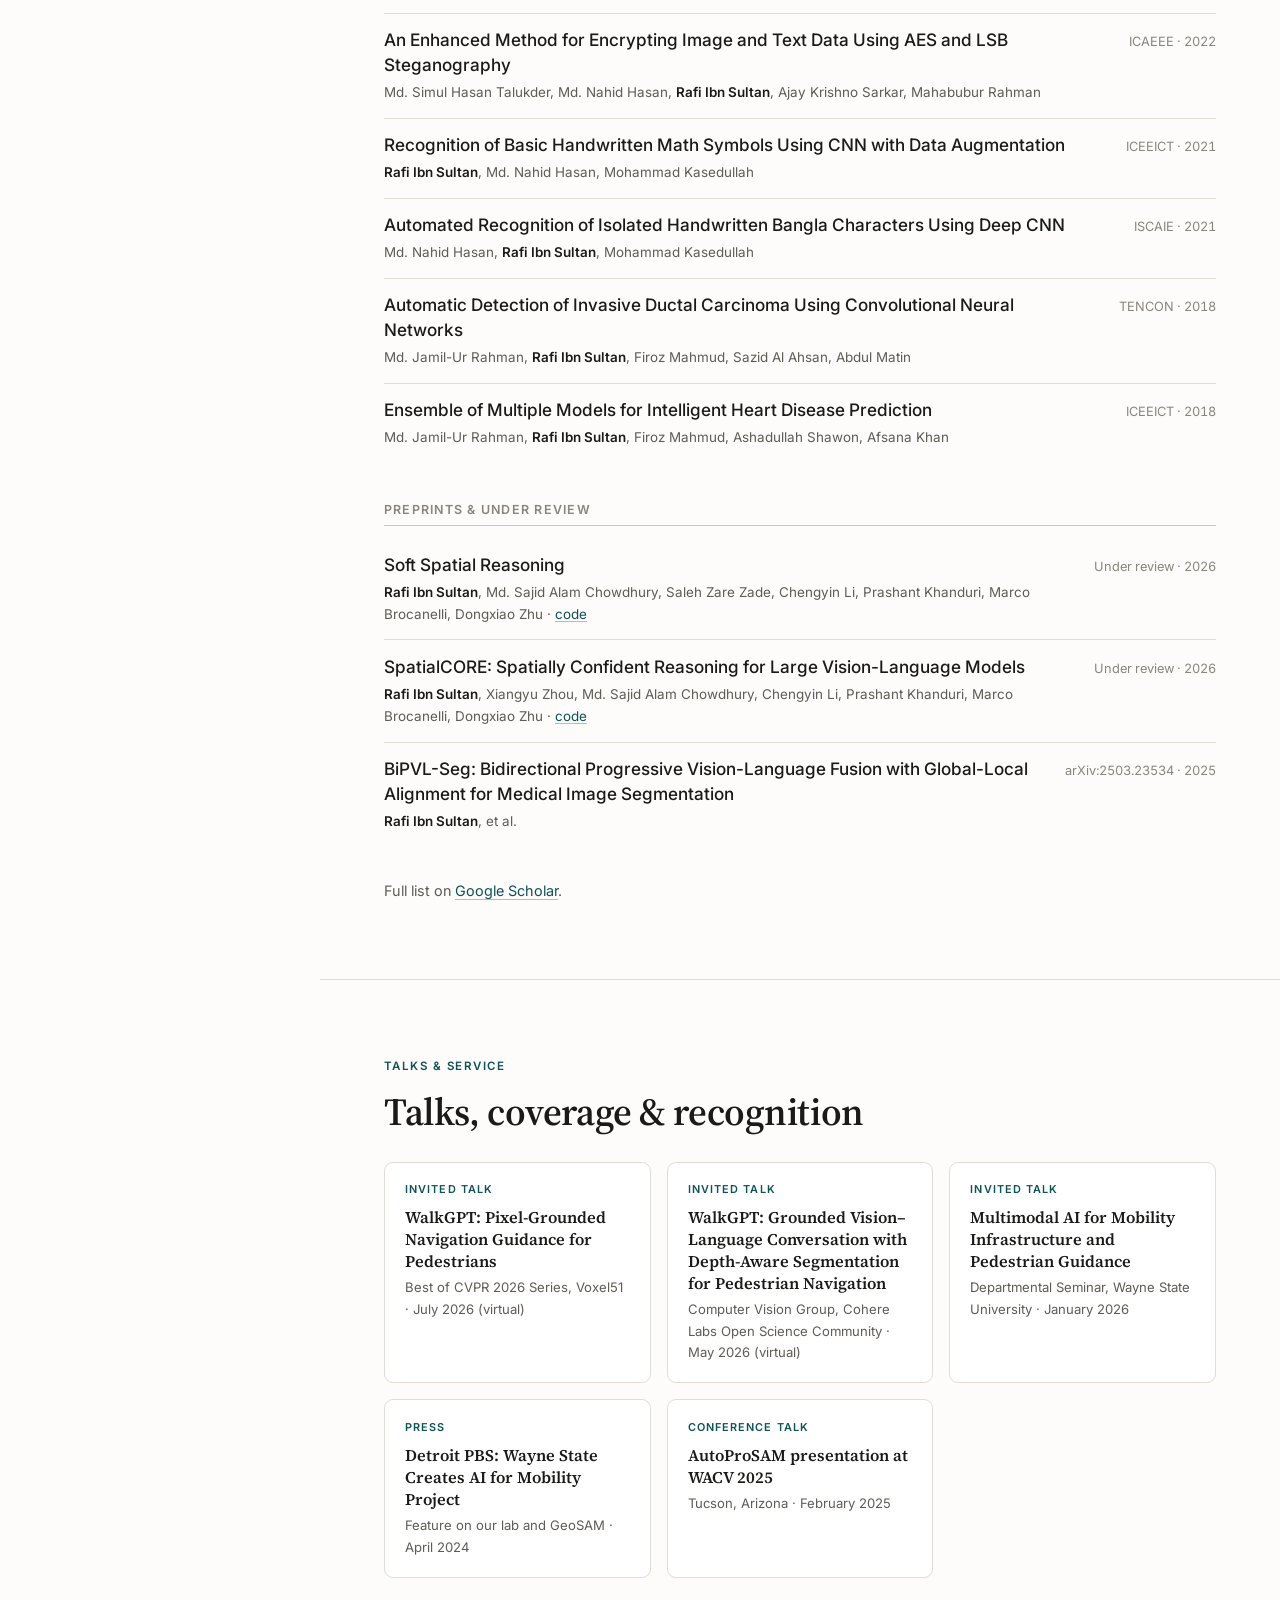
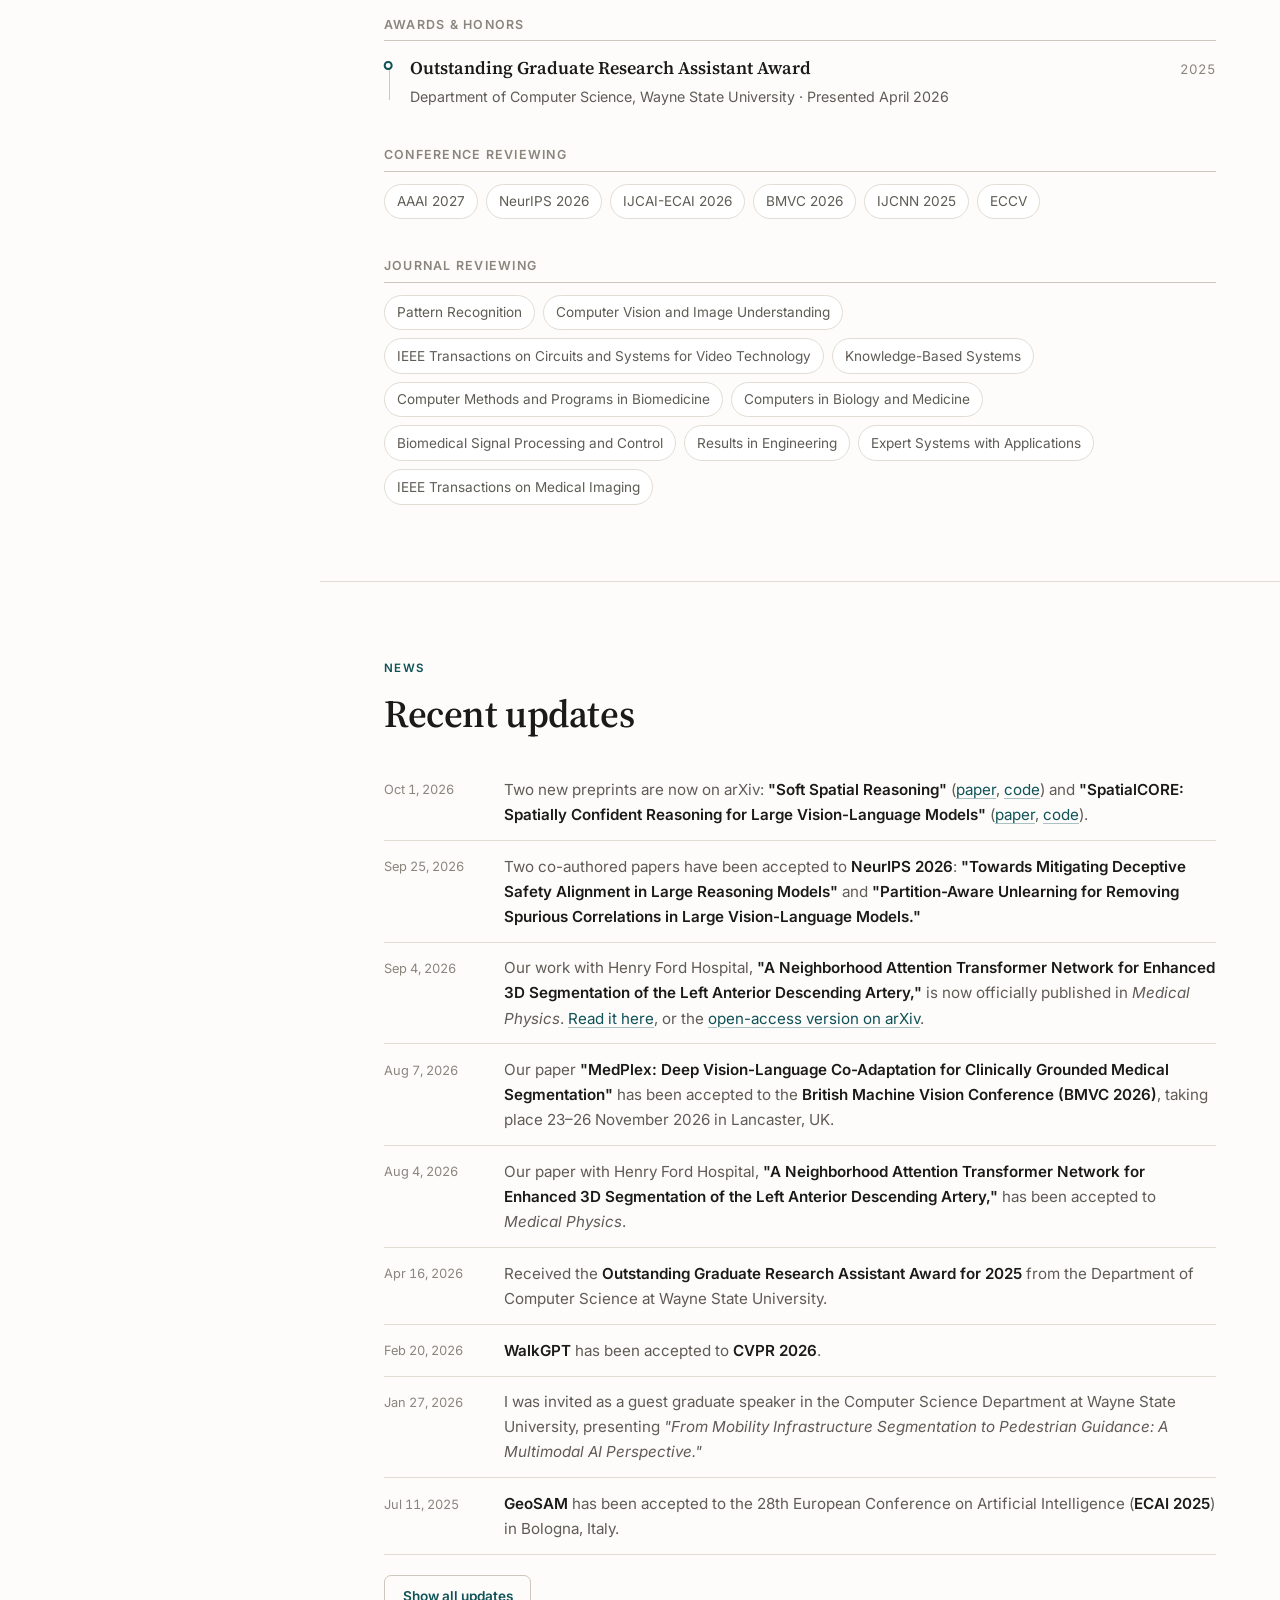
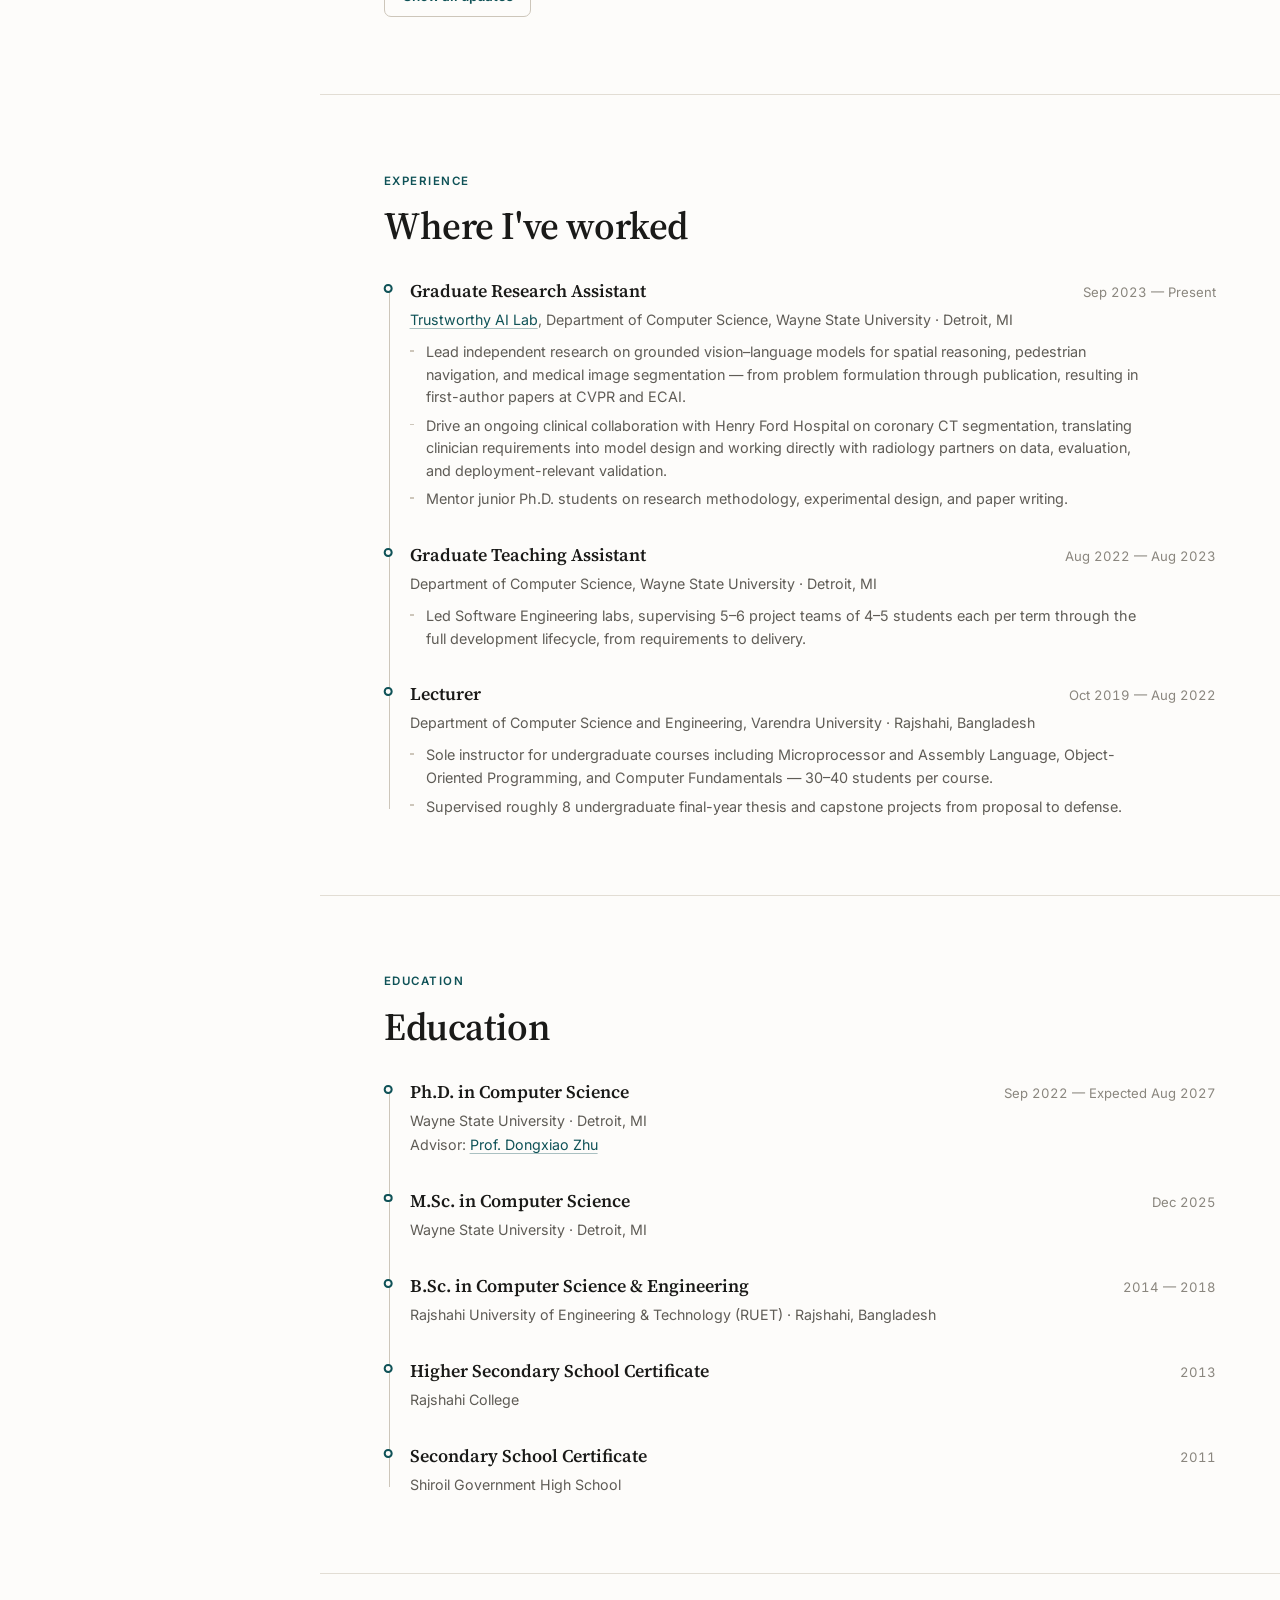
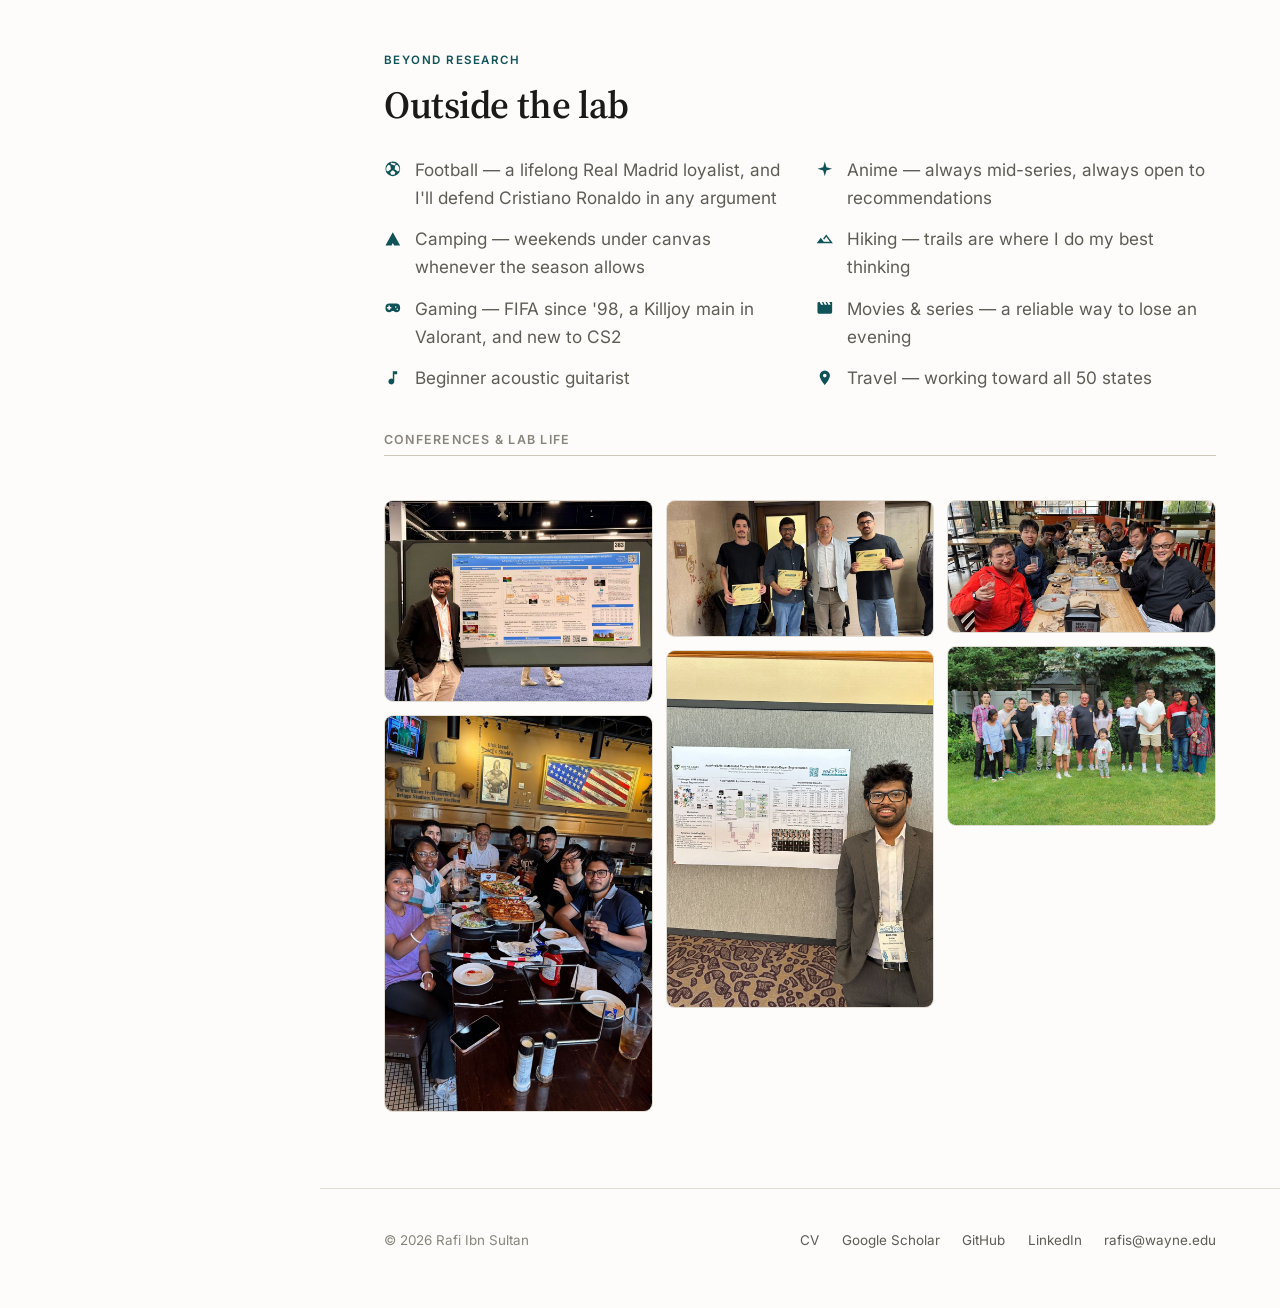
==== commit 8ce4d148: "Update index.html" ====
--- a/index.html
+++ b/index.html
@@ -1385,7 +1385,9 @@
         <ul class="pub-compact">
           <li>
             <div>
-              <div class="pub-compact__title">WalkGPT: Grounded Vision–Language Conversation with Depth-Aware Segmentation for Pedestrian Navigation</div>
+              <div class="pub-compact__title">
+                <a href="https://openaccess.thecvf.com/content/CVPR2026/html/Ibn_Sultan_WalkGPT_Grounded_Vision-Language_Conversation_with_Depth-Aware_Segmentation_for_Pedestrian_Navigation_CVPR_2026_paper.html" target="_blank" rel="noopener">WalkGPT: Grounded Vision–Language Conversation with Depth-Aware Segmentation for Pedestrian Navigation</a>
+              </div>
               <div class="pub-compact__authors"><b>Rafi Ibn Sultan</b>, Hui Zhu, Xiangyu Zhou, Chengyin Li, Prashant Khanduri, Marco Brocanelli, Dongxiao Zhu</div>
             </div>
             <div class="pub-compact__venue">CVPR · 2026</div>
@@ -1395,14 +1397,16 @@
               <div class="pub-compact__title">
                 <a href="https://aapm.onlinelibrary.wiley.com/doi/10.1002/mp.70653" target="_blank" rel="noopener">NA-UNETR: A Neighborhood Attention Transformer Network for Enhanced 3D Segmentation of the Left Anterior Descending Artery</a>
               </div>
-              <div class="pub-compact__authors"><b>Rafi Ibn Sultan</b>, et al. · <a href="https://arxiv.org/abs/2608.12274" target="_blank" rel="noopener">open-access preprint</a></div>
+              <div class="pub-compact__authors"><b>Rafi Ibn Sultan</b>, Chengyin Li, Y. Demetriou, A. I. Ghanem, J. P. Kim, J. Cunningham, Hassan Bagher-Ebadian, Dongxiao Zhu, Kundan Thind · <a href="https://arxiv.org/abs/2608.12274" target="_blank" rel="noopener">open-access preprint</a></div>
             </div>
             <div class="pub-compact__venue">Medical Physics · 2026</div>
           </li>
           <li>
             <div>
-              <div class="pub-compact__title">MedPlex: Deep Vision-Language Co-Adaptation for Clinically Grounded Medical Segmentation</div>
-              <div class="pub-compact__authors"><b>Rafi Ibn Sultan</b>, et al.</div>
+              <div class="pub-compact__title">
+                <a href="https://arxiv.org/abs/2608.13690" target="_blank" rel="noopener">MedPlex: Deep Vision-Language Co-Adaptation for Clinically Grounded Medical Segmentation</a>
+              </div>
+              <div class="pub-compact__authors"><b>Rafi Ibn Sultan</b>, Hui Zhu, Chengyin Li, Dongxiao Zhu</div>
             </div>
             <div class="pub-compact__venue">BMVC · 2026</div>
           </li>
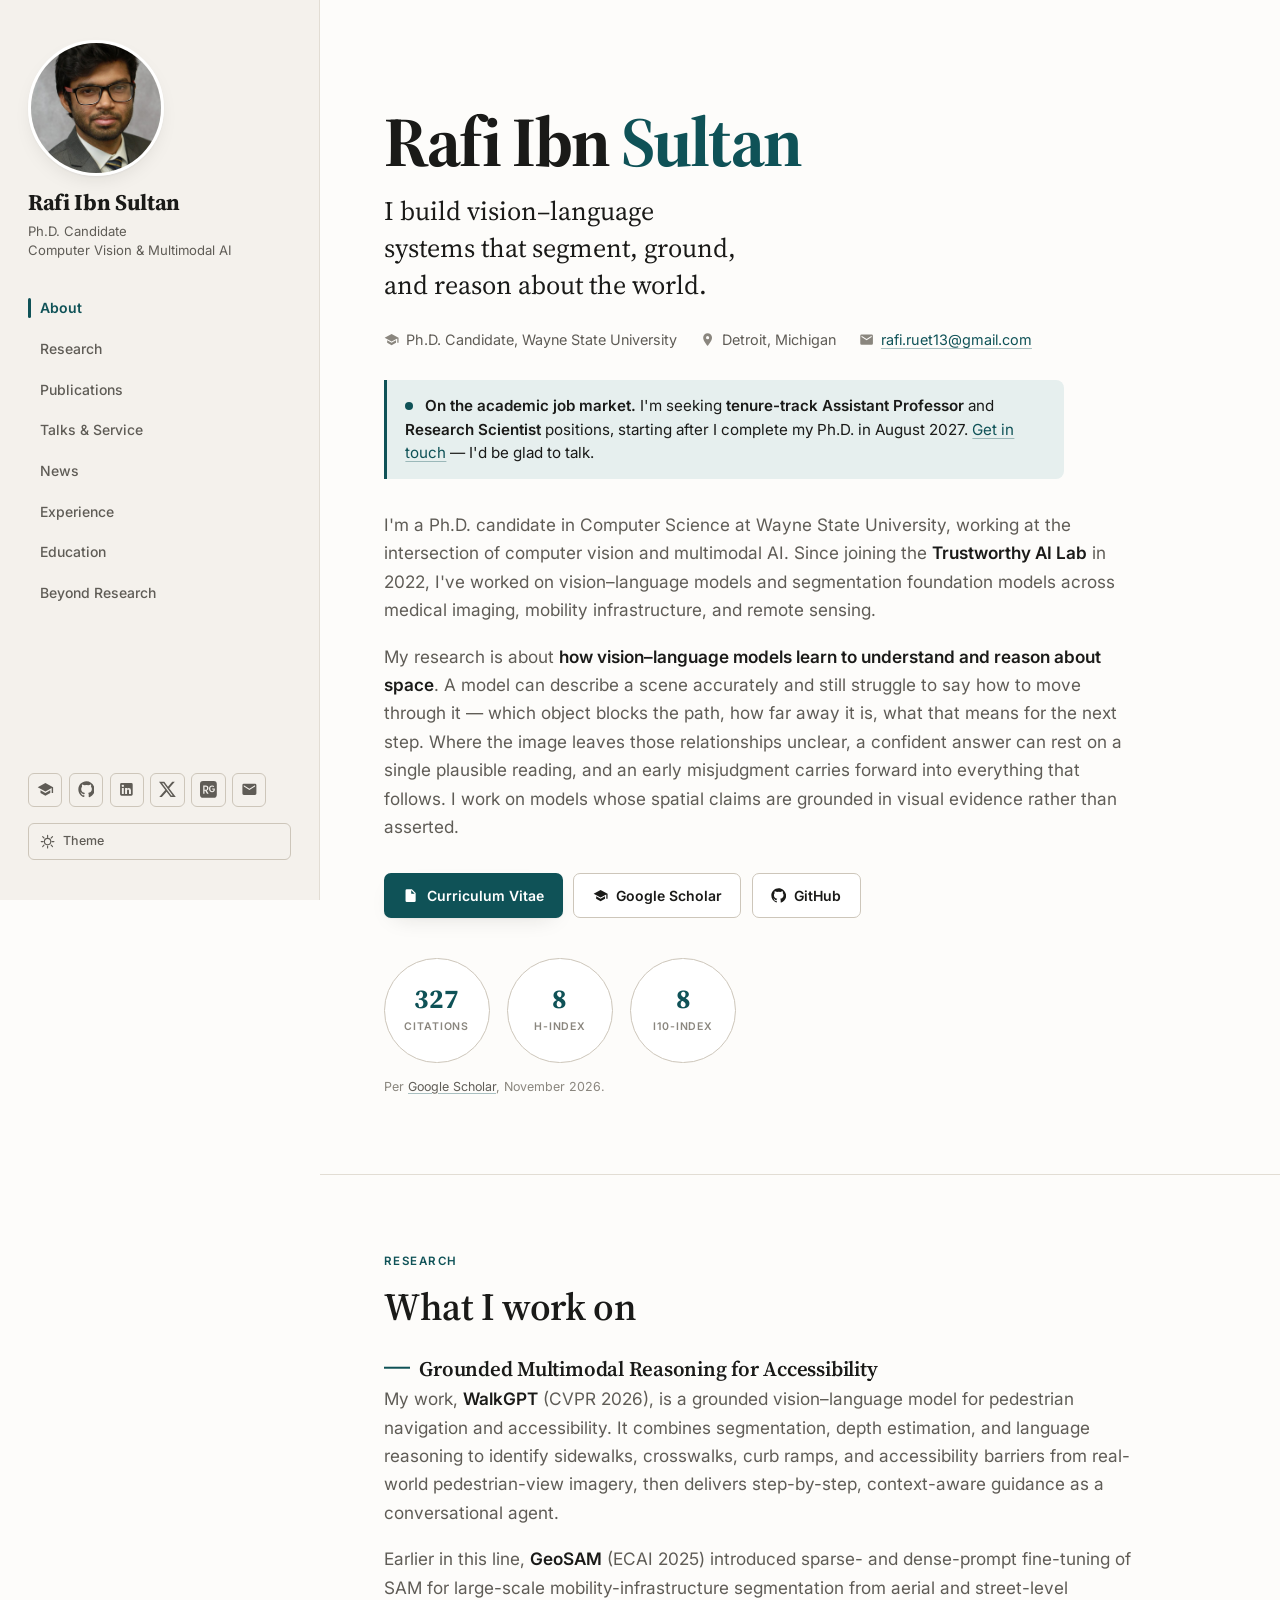
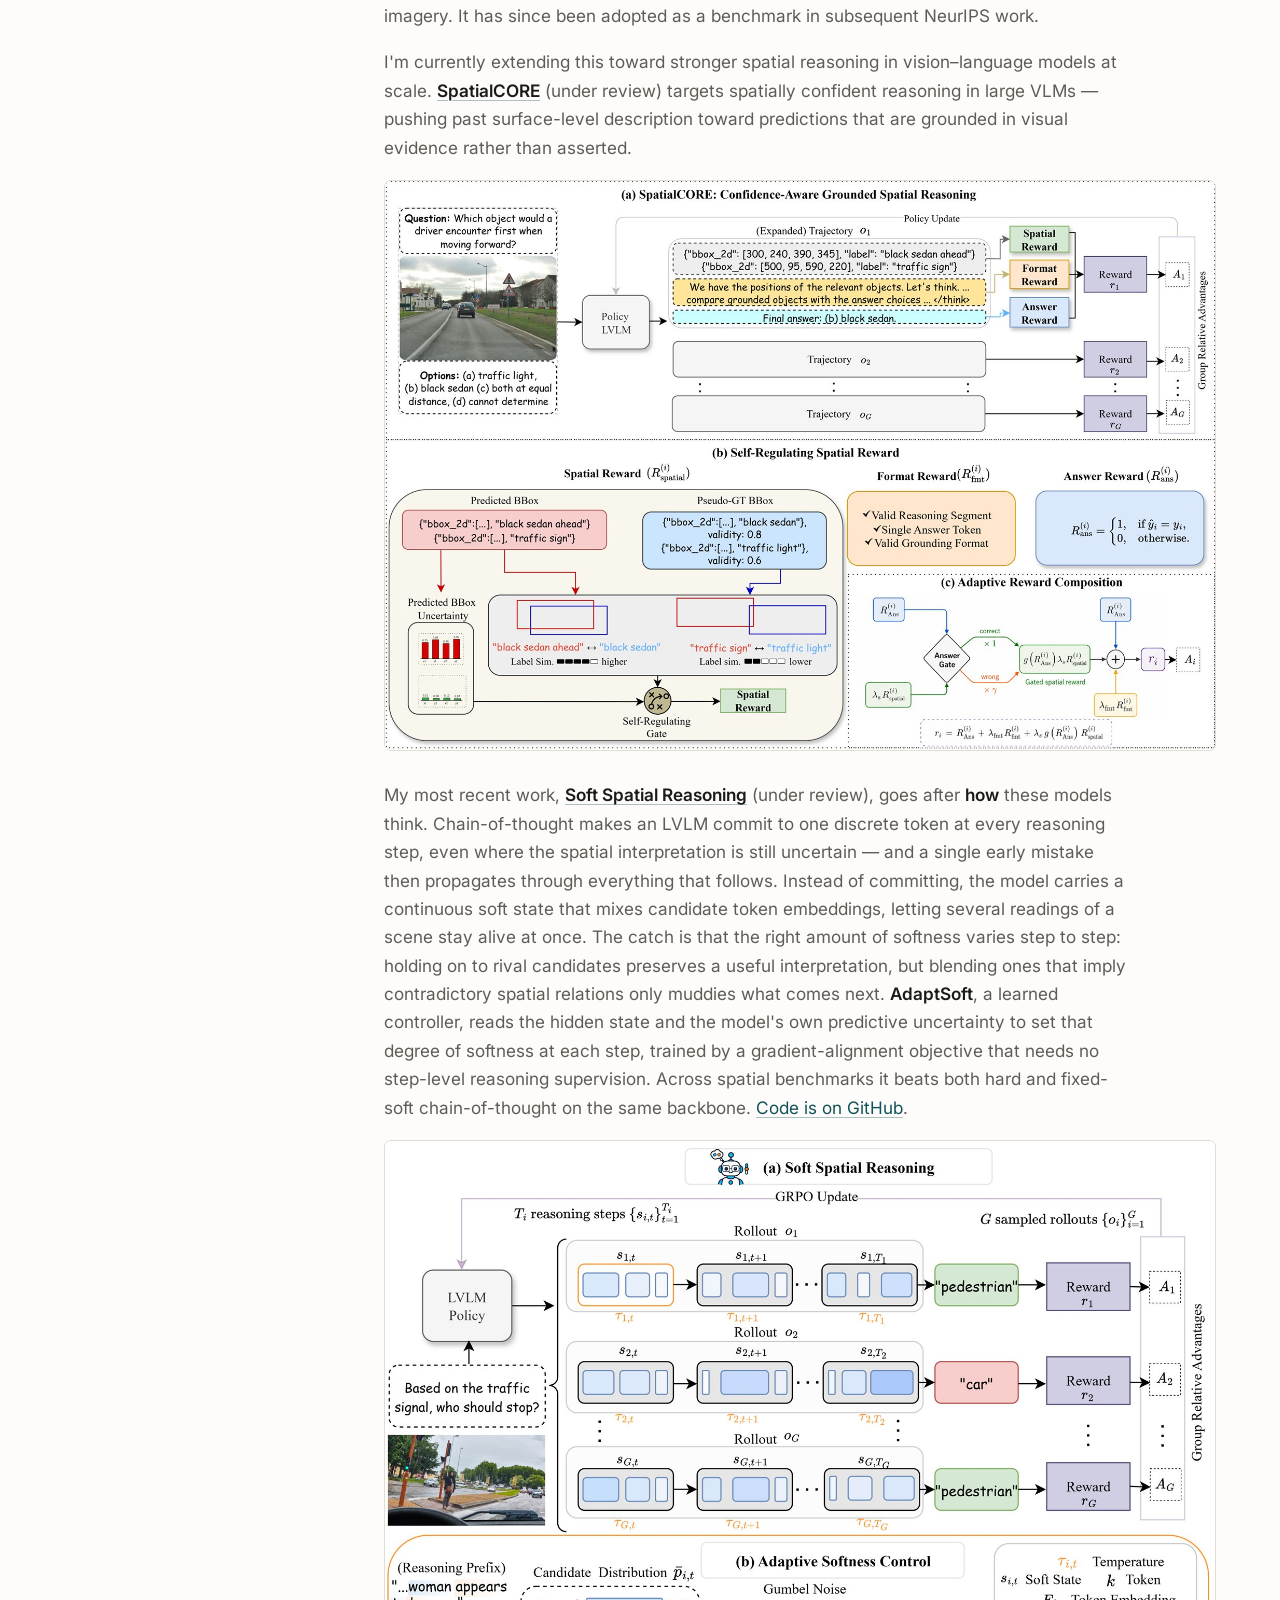
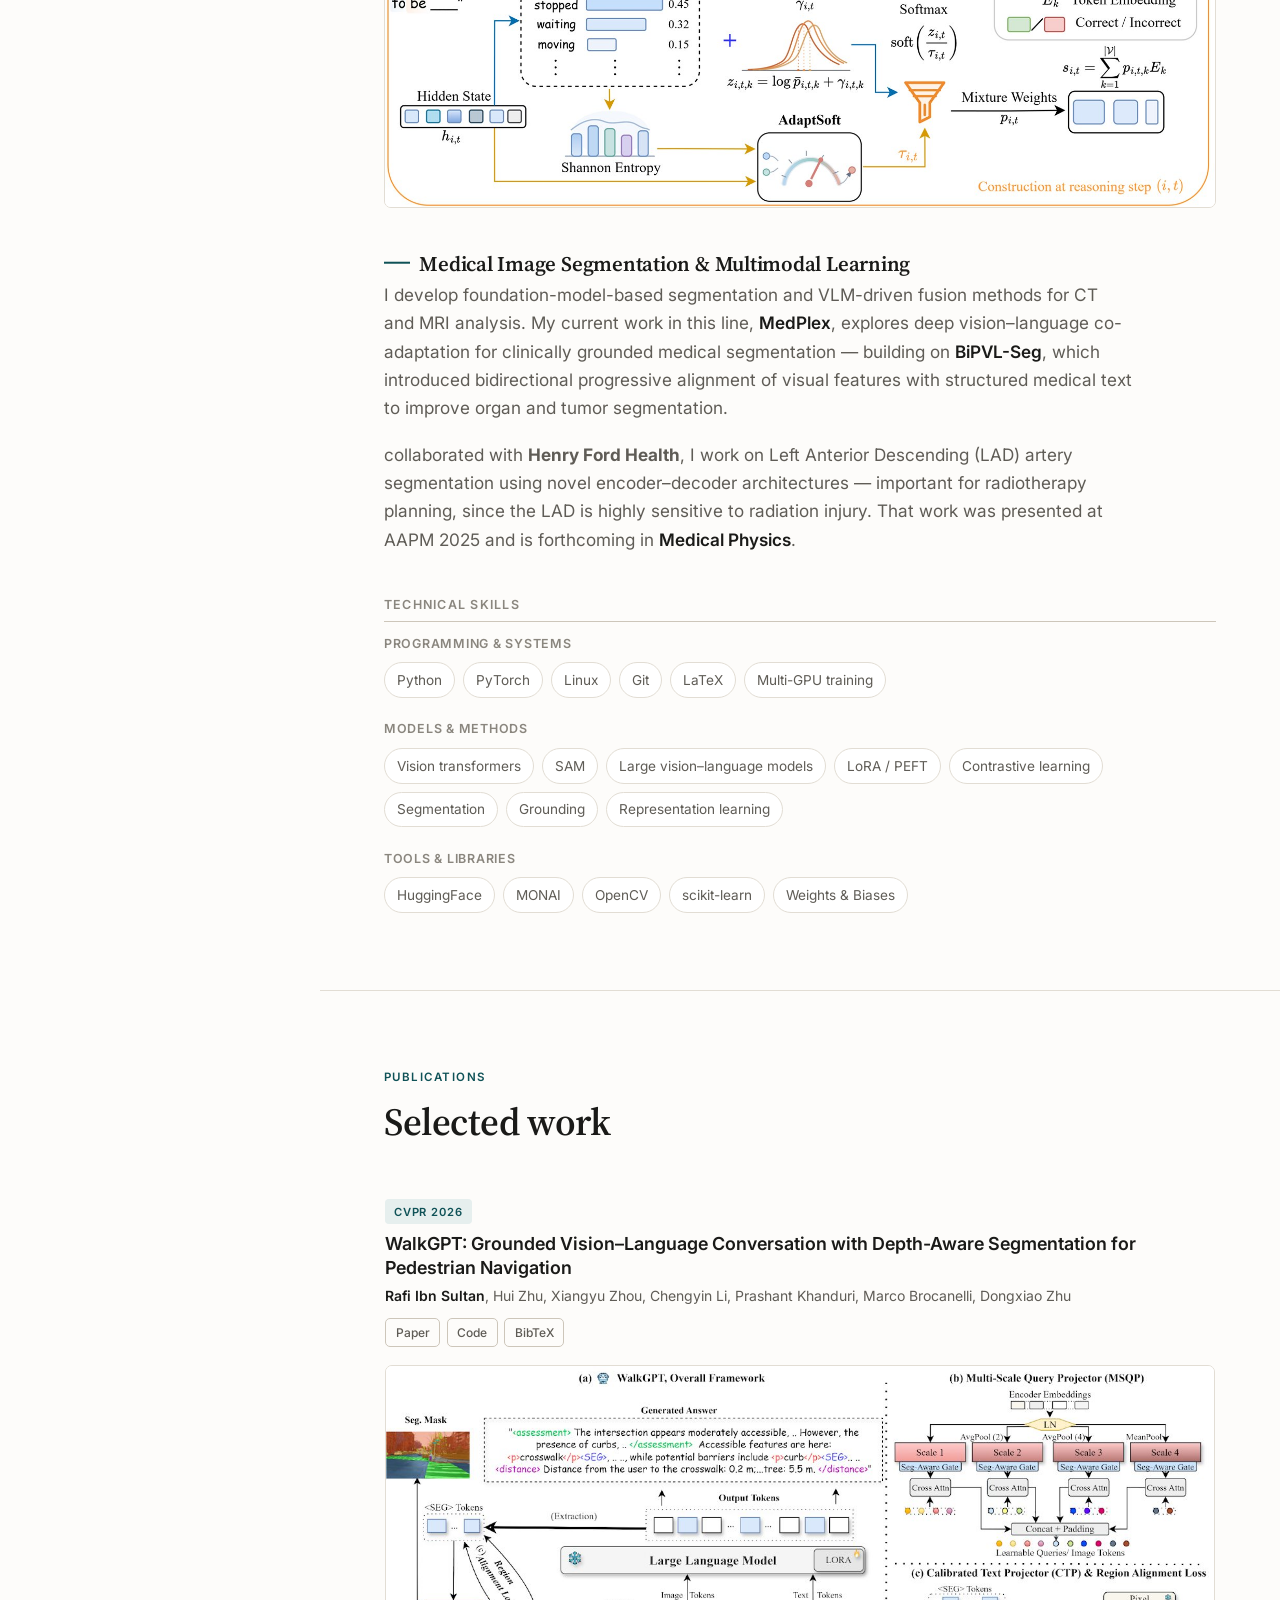
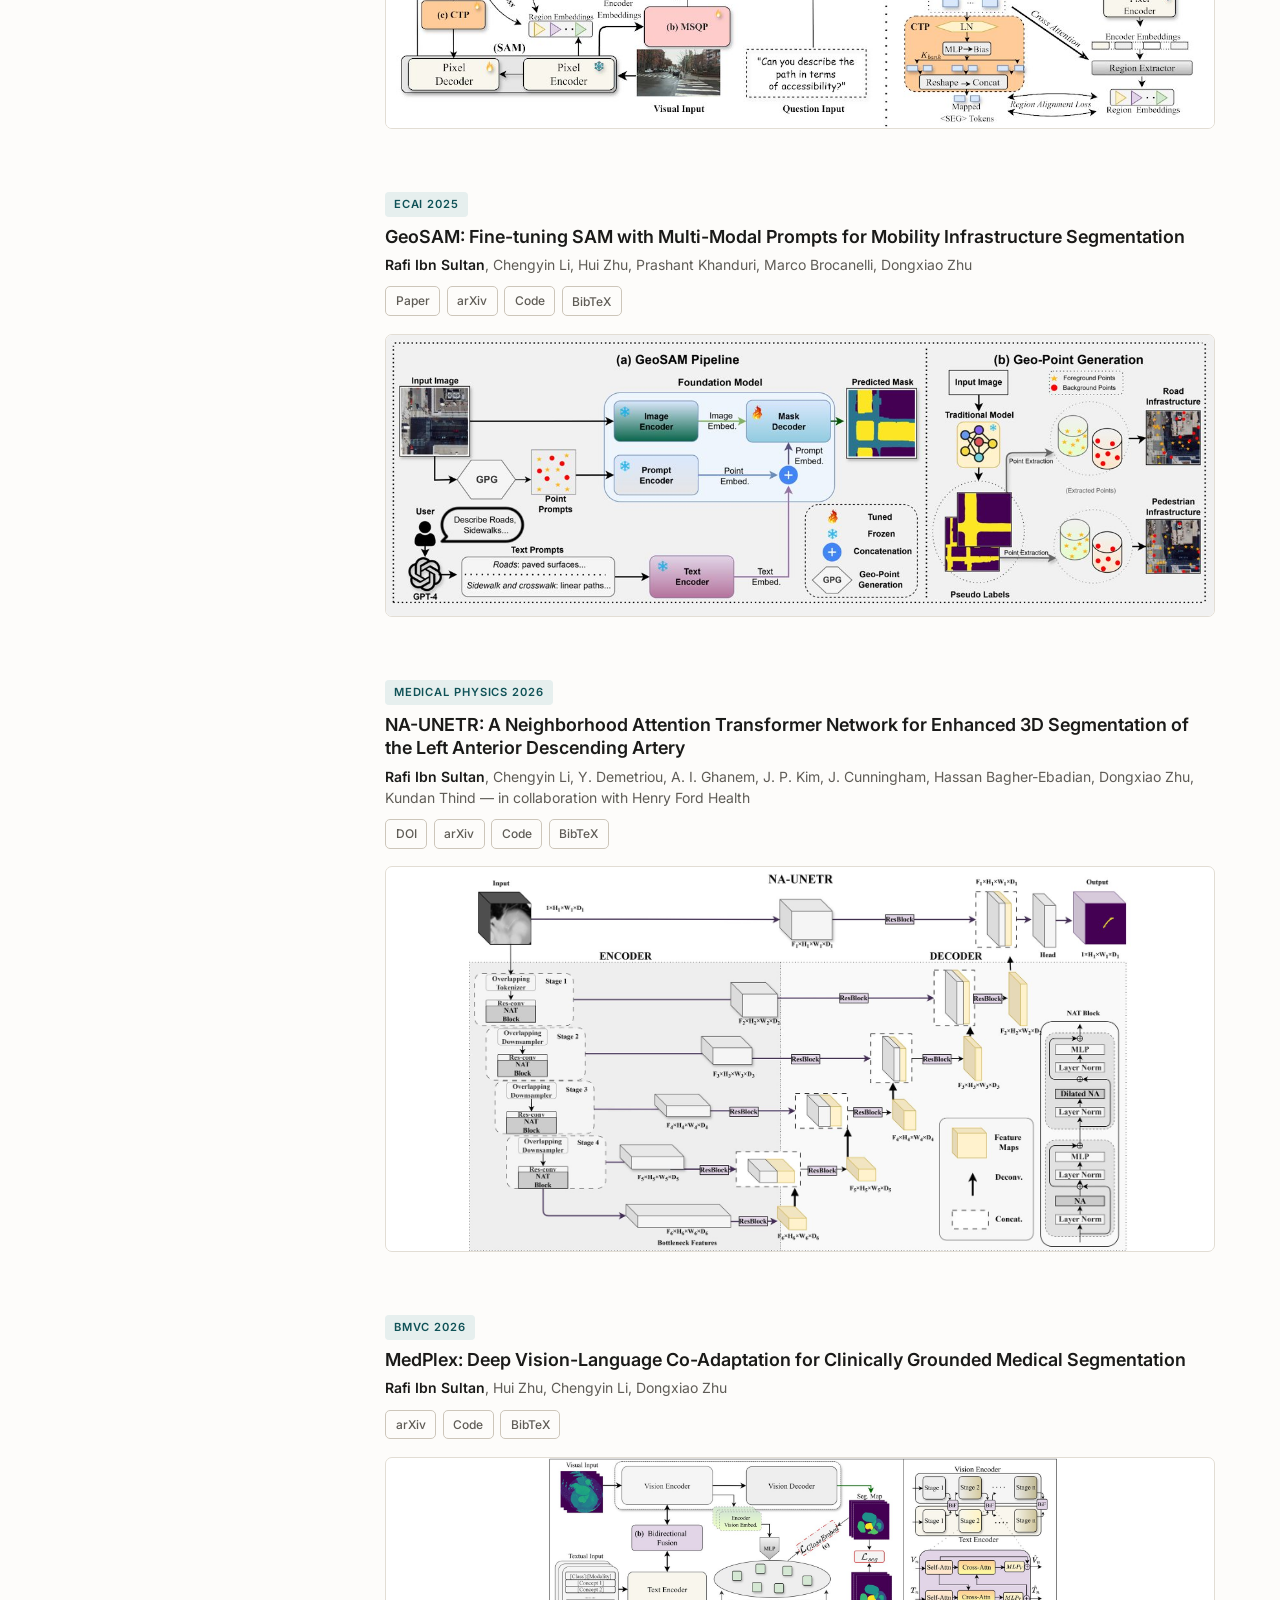
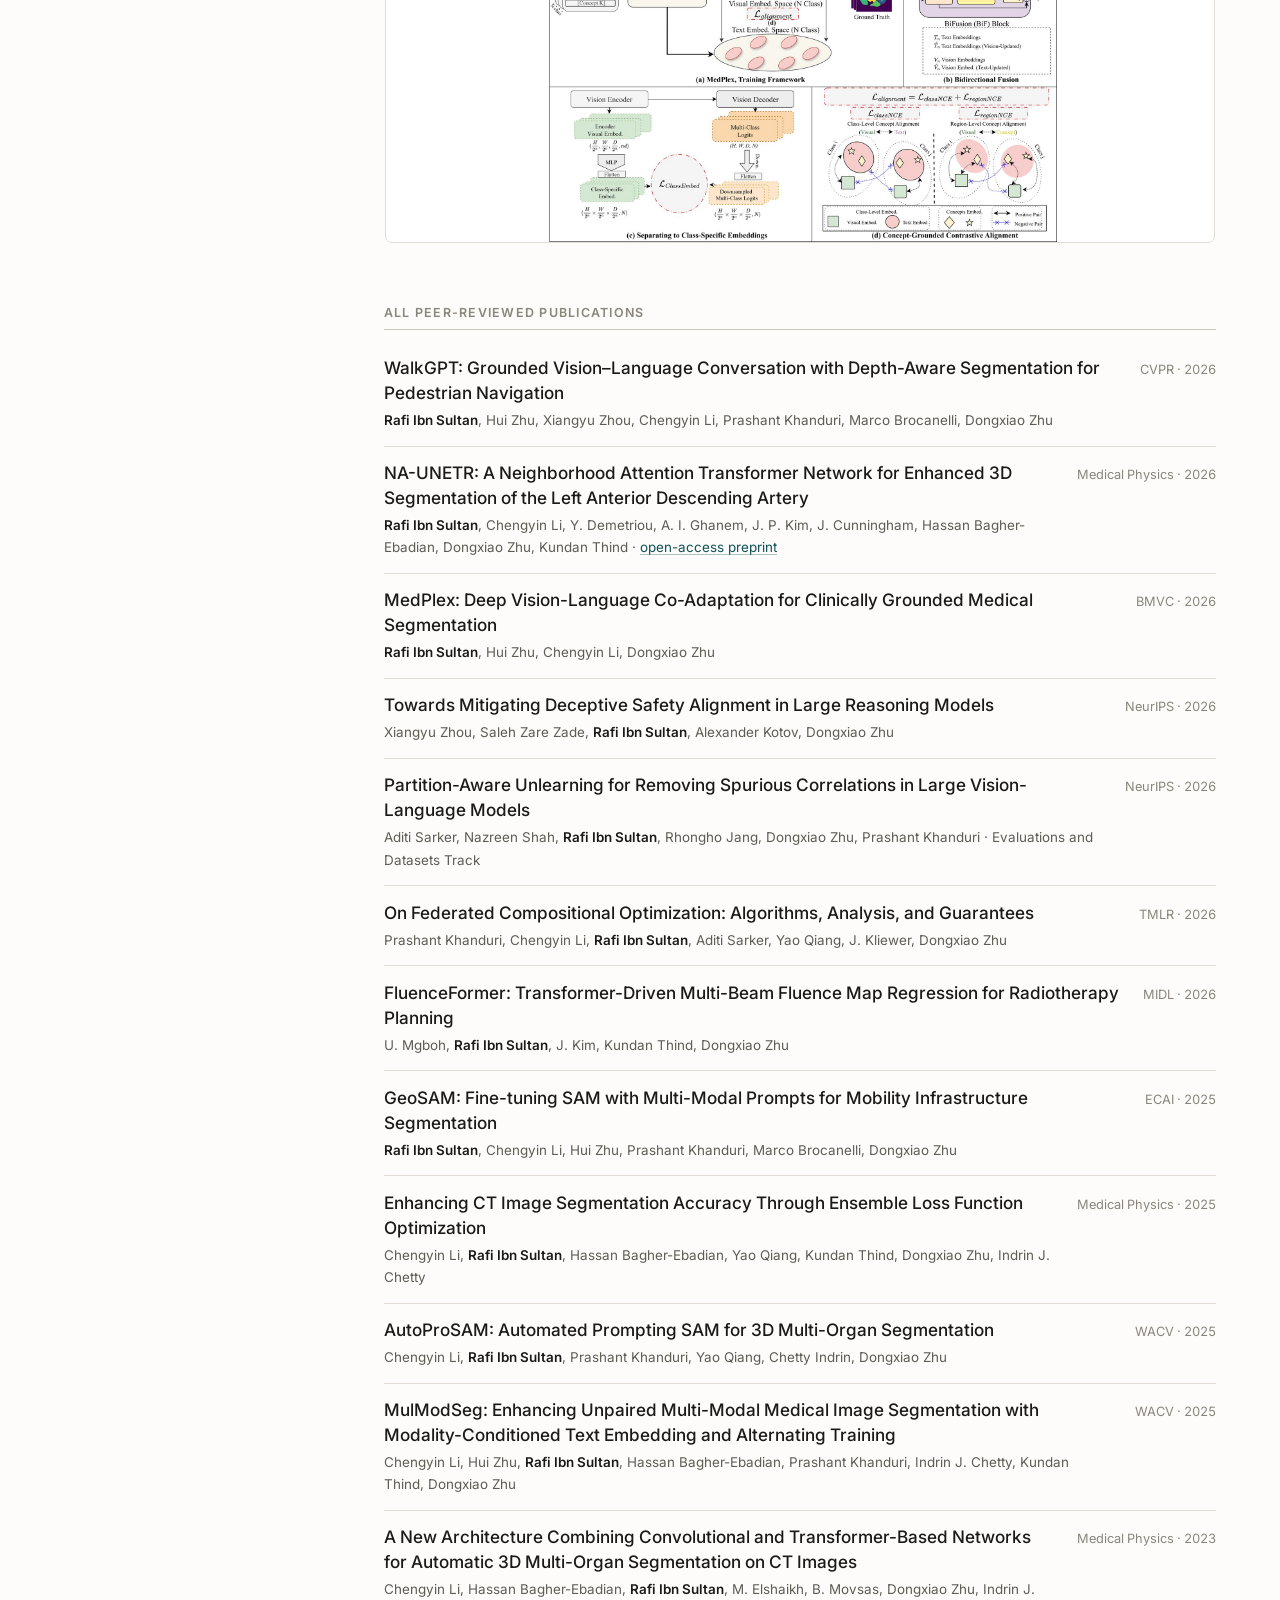
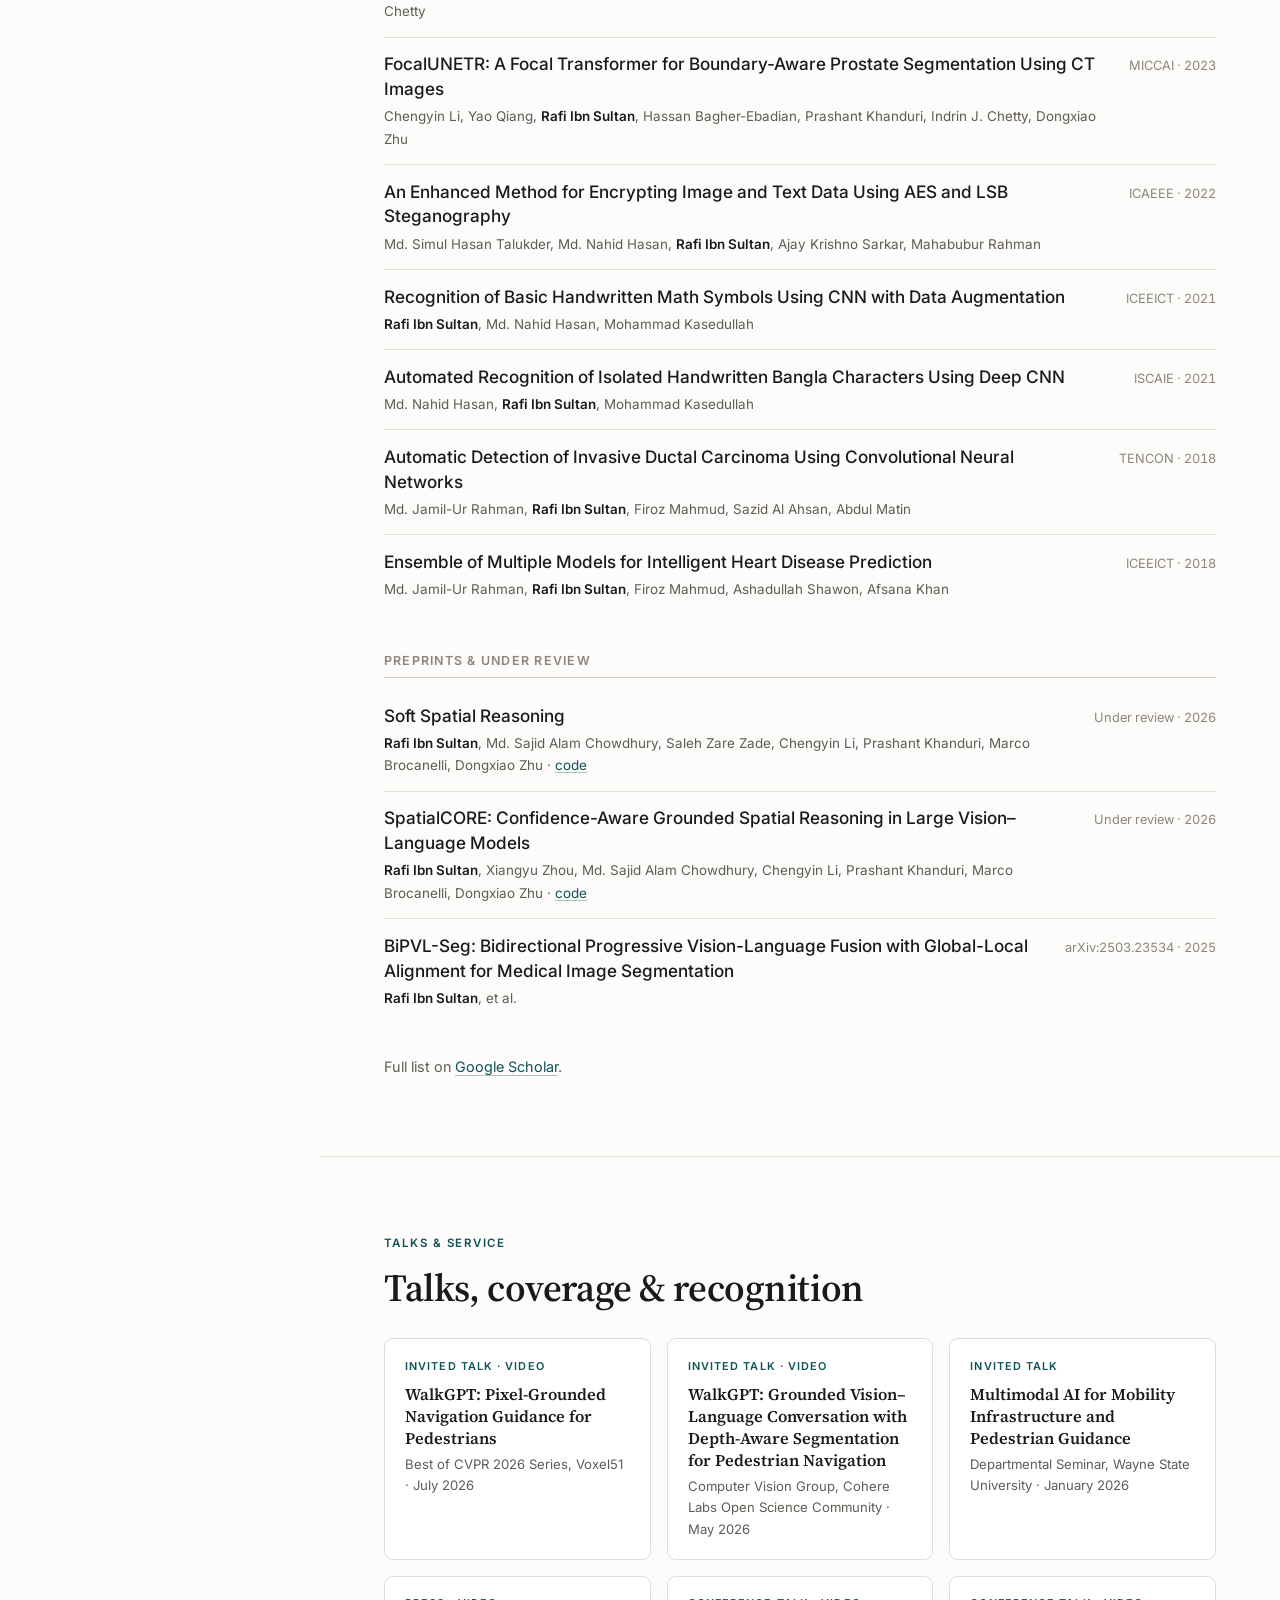
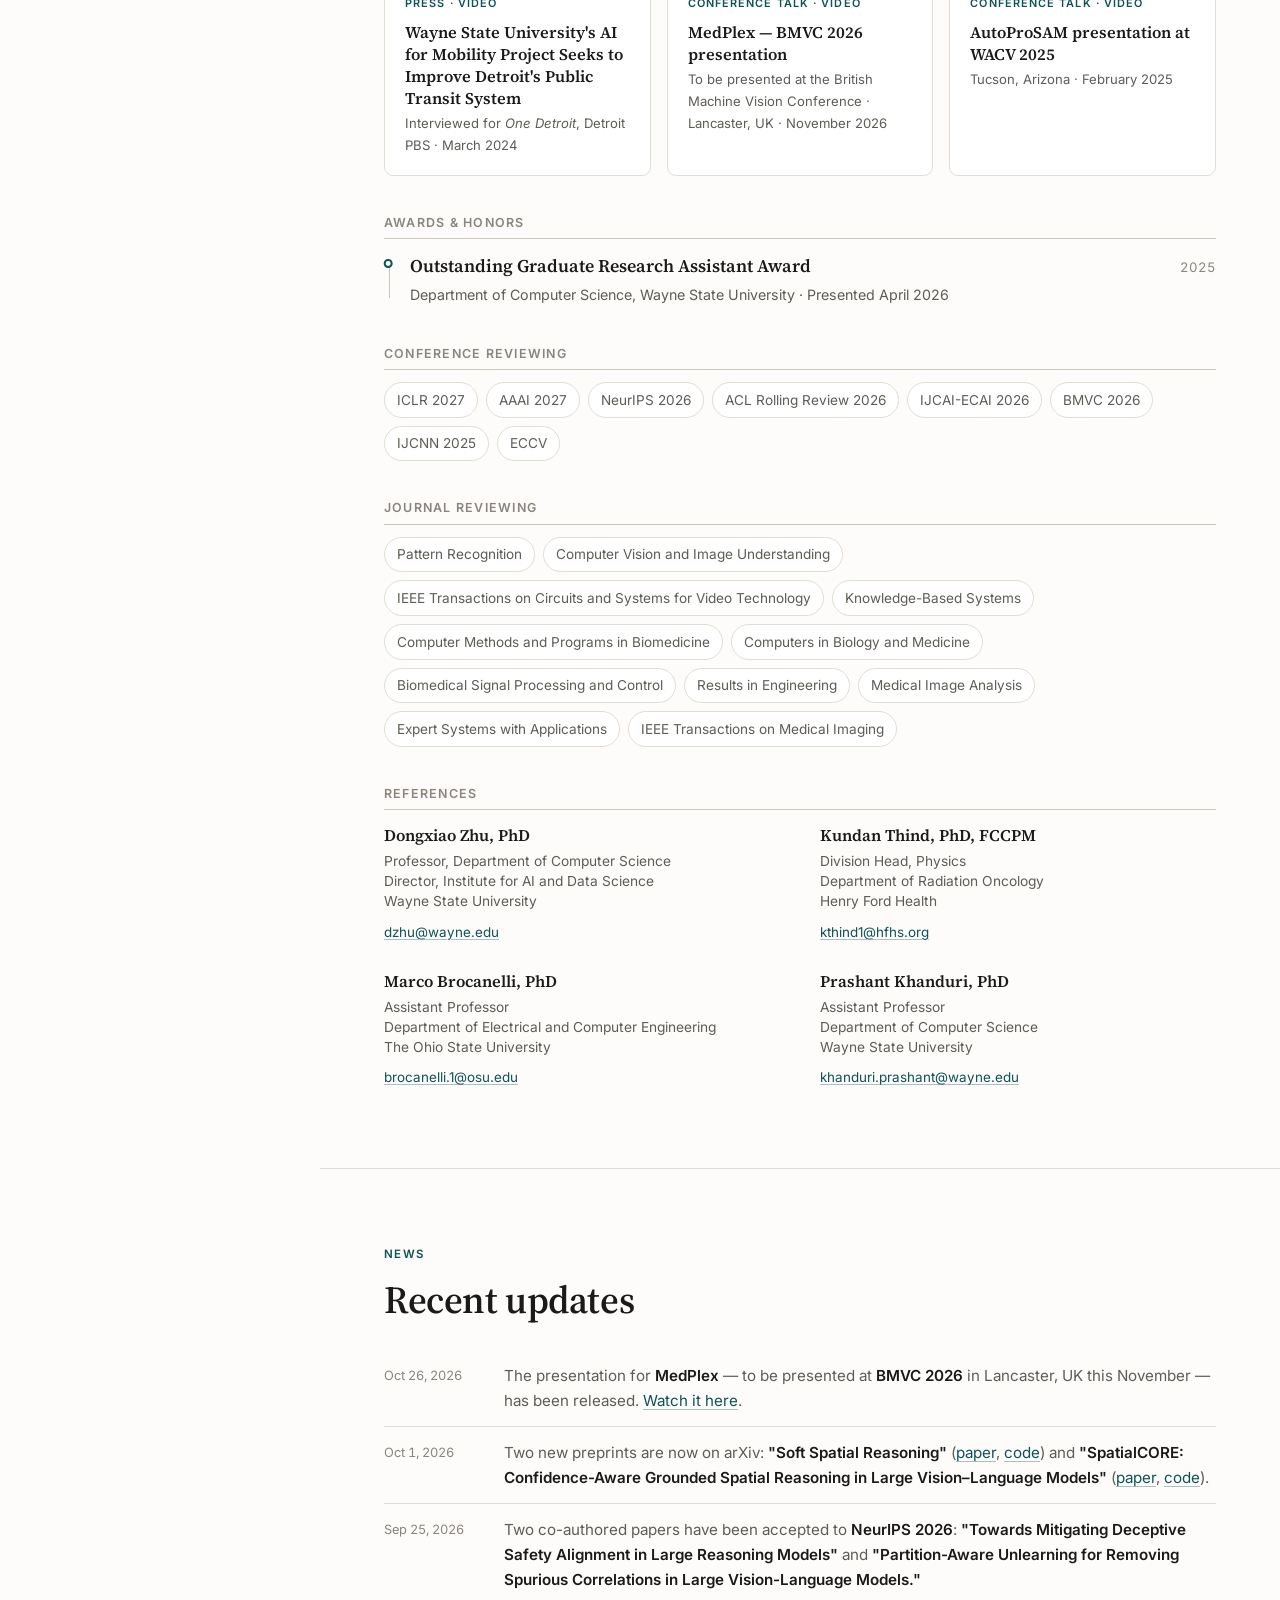
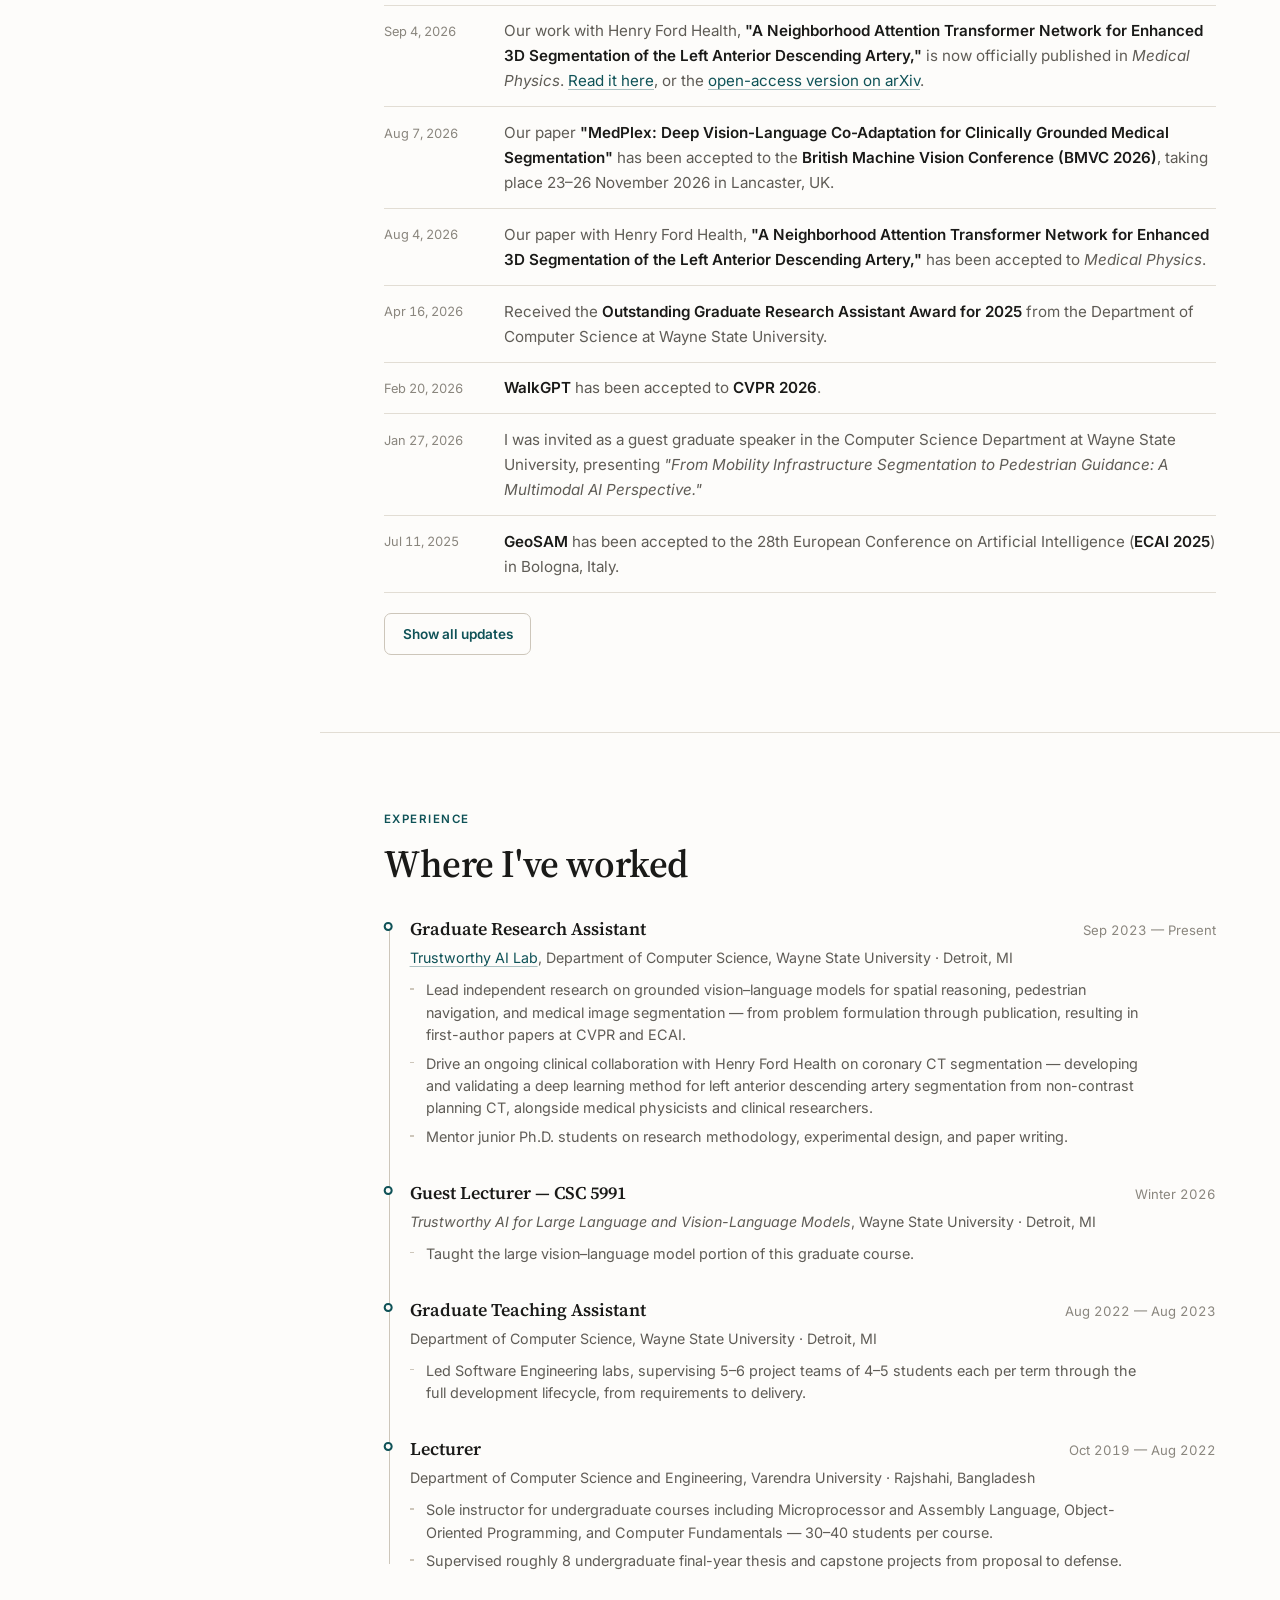
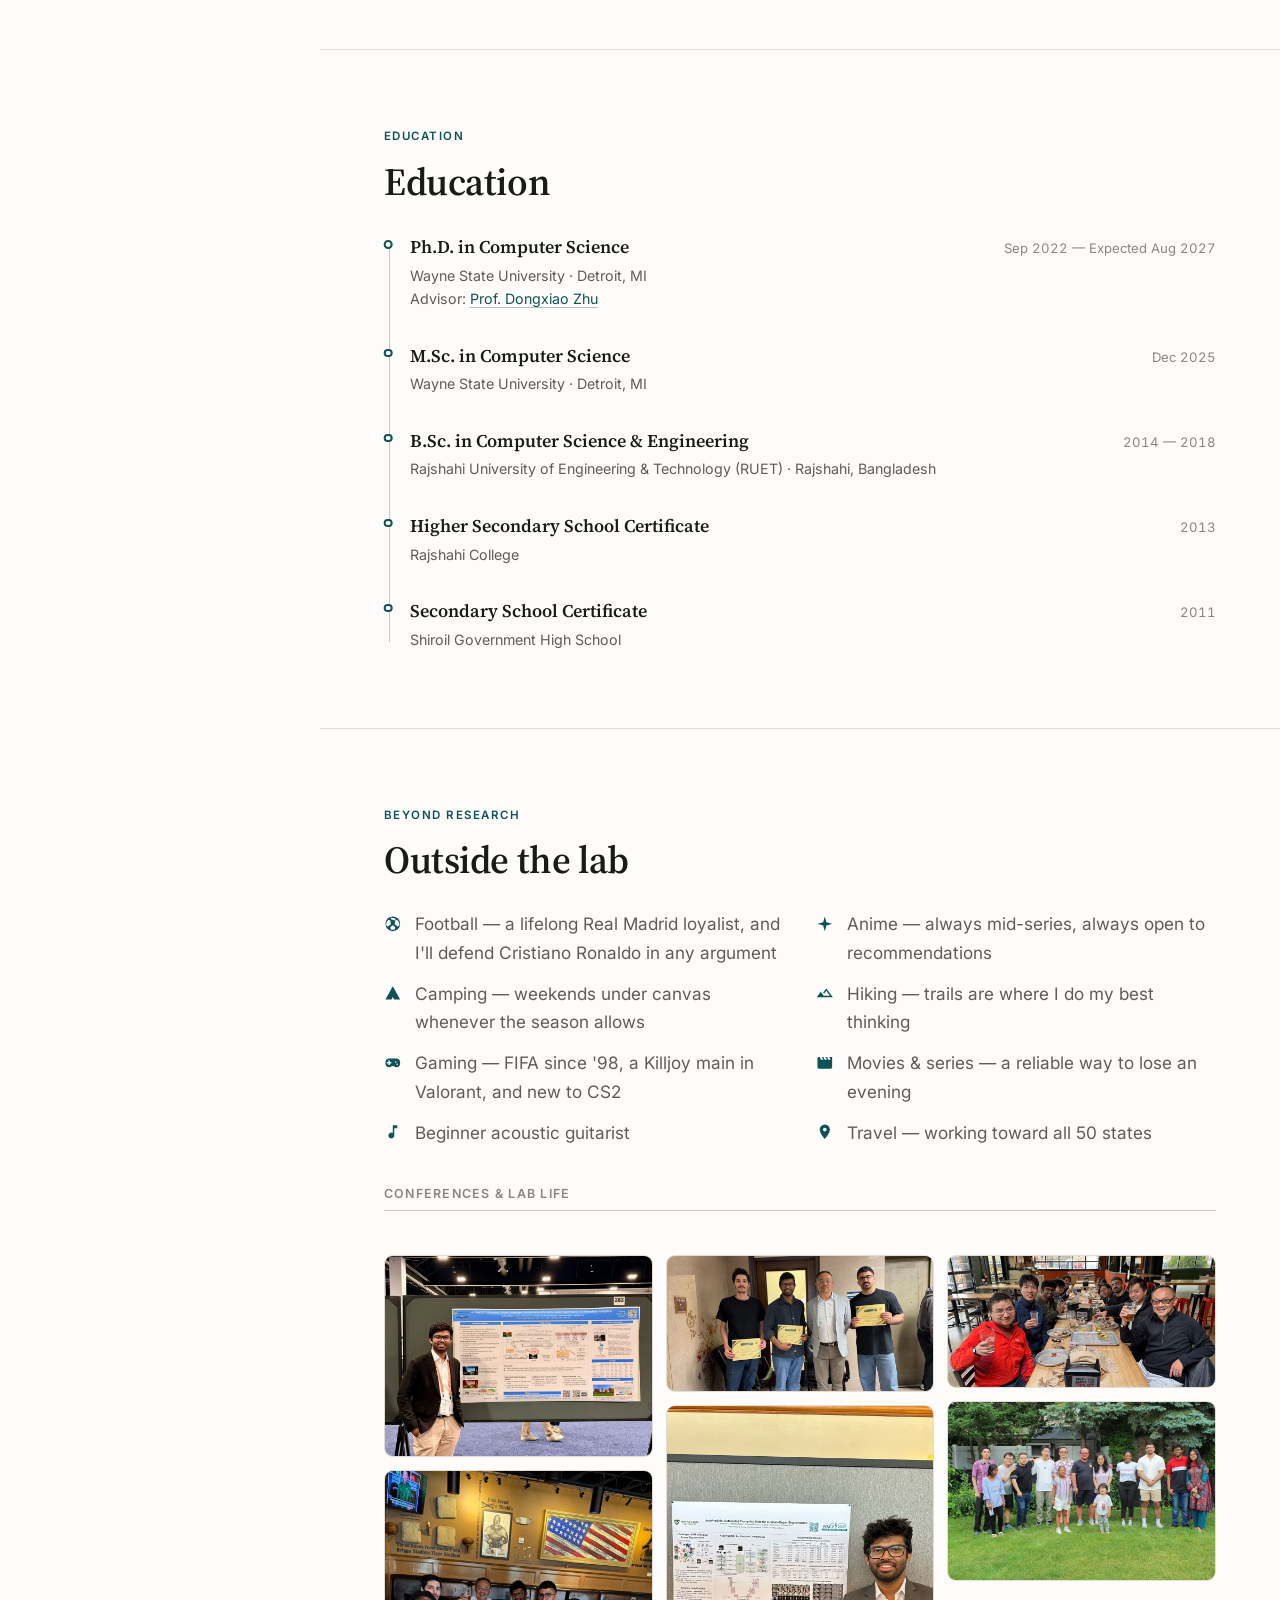
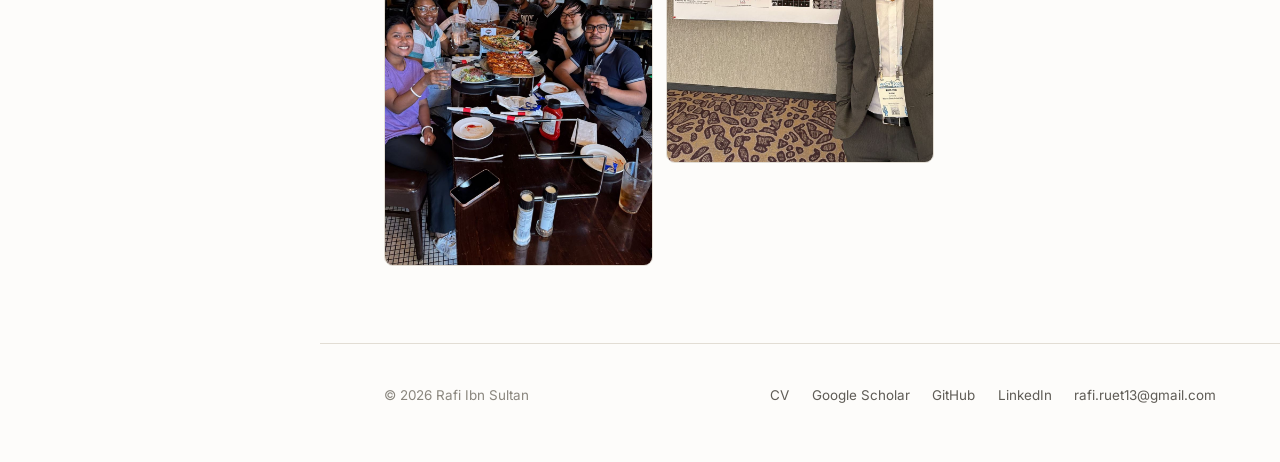
==== commit df3701d9: "Update index.html" ====
--- a/index.html
+++ b/index.html
@@ -36,7 +36,7 @@
     "url": "https://rafiibnsultan.github.io/",
     "image": "https://rafiibnsultan.github.io/img/Picture.jpg",
     "jobTitle": "Ph.D. Candidate in Computer Science",
-    "email": "mailto:rafis@wayne.edu",
+    "email": "mailto:rafi.ruet13@gmail.com",
     "affiliation": {
       "@type": "CollegeOrUniversity",
       "name": "Wayne State University"
@@ -871,6 +871,27 @@
       color: var(--text-faint);
       margin-bottom: .5rem;
     }
+
+    .refs {
+      display: grid;
+      grid-template-columns: repeat(auto-fit, minmax(17rem, 1fr));
+      gap: 1.4rem 2.5rem;
+    }
+    .ref__name {
+      display: block;
+      font-family: var(--serif);
+      font-size: 1.02rem;
+      font-weight: 600;
+      margin-bottom: .2rem;
+    }
+    .ref__role {
+      display: block;
+      font-size: .86rem;
+      color: var(--text-muted);
+      line-height: 1.45;
+      margin-bottom: .3rem;
+    }
+    .ref__mail { font-size: .84rem; }
 
     .interests {
       list-style: none; margin: 0; padding: 0;
@@ -1103,7 +1124,7 @@
         <a href="https://www.researchgate.net/profile/Rafi-Ibn-Sultan" target="_blank" rel="noopener" aria-label="ResearchGate" title="ResearchGate">
           <svg viewBox="0 0 24 24" aria-hidden="true"><path d="M19.6 0H4.4A4.4 4.4 0 000 4.4v15.2A4.4 4.4 0 004.4 24h15.2a4.4 4.4 0 004.4-4.4V4.4A4.4 4.4 0 0019.6 0M8.2 6.6c1.3 0 2.3.3 2.9 1 .6.6.9 1.5.9 2.6 0 1.2-.3 2.1-1 2.7-.4.4-.9.7-1.5.8l2.8 4.4H10l-2.5-4.1H6.4v4.1H4.6V6.6zm-1.8 1.5v4.4h1.6c.7 0 1.2-.2 1.6-.5.3-.4.5-.9.5-1.6 0-.8-.2-1.4-.5-1.7-.4-.4-.9-.6-1.7-.6zm10.9-1.7c1.4 0 2.5.5 3.1 1.4l-1.1.9c-.4-.6-1.1-.9-2-.9-1.6 0-2.6 1.2-2.6 3.3s1 3.4 2.6 3.4c1.3 0 2.1-.7 2.2-1.9v-.4h-2.1v-1.4h3.7v1.7c0 2.2-1.5 3.6-3.8 3.6-2.6 0-4.4-2-4.4-5s1.8-4.7 4.4-4.7"/></svg>
         </a>
-        <a href="mailto:rafis@wayne.edu" aria-label="Email" title="Email">
+        <a href="mailto:rafi.ruet13@gmail.com" aria-label="Email" title="Email">
           <svg viewBox="0 0 24 24" aria-hidden="true"><path d="M20 4H4a2 2 0 00-2 2v12a2 2 0 002 2h16a2 2 0 002-2V6a2 2 0 00-2-2m0 4l-8 5-8-5V6l8 5 8-5z"/></svg>
         </a>
       </div>
@@ -1139,14 +1160,14 @@
           </span>
           <span>
             <svg viewBox="0 0 24 24" aria-hidden="true"><path d="M20 4H4a2 2 0 00-2 2v12a2 2 0 002 2h16a2 2 0 002-2V6a2 2 0 00-2-2m0 4l-8 5-8-5V6l8 5 8-5z"/></svg>
-            <a href="mailto:rafis@wayne.edu">rafis@wayne.edu</a>
+            <a href="mailto:rafi.ruet13@gmail.com">rafi.ruet13@gmail.com</a>
           </span>
         </div>
 
         <p class="job-market">
           <strong>On the academic job market.</strong> I'm seeking <strong>tenure-track Assistant Professor</strong>
           and <strong>Research Scientist</strong> positions, starting after I complete my Ph.D. in August 2027.
-          <a href="mailto:rafis@wayne.edu">Get in touch</a> — I'd be glad to talk.
+          <a href="mailto:rafi.ruet13@gmail.com">Get in touch</a> — I'd be glad to talk.
         </p>
 
         <div class="hero__bio">
@@ -1154,10 +1175,12 @@
             computer vision and multimodal AI. Since joining the <strong>Trustworthy AI Lab</strong> in 2022, I've
             worked on vision–language models and segmentation foundation models across medical imaging, mobility
             infrastructure, and remote sensing.</p>
-          <p>What I care about most is <strong>spatial understanding and reasoning in vision–language models</strong>.
-            These systems describe a scene fluently and still get <em>where</em> badly wrong — what sits in front of
-            what, how far, which way to turn. I work on closing that gap, so a model's spatial claims are grounded in
-            visual evidence rather than asserted.</p>
+          <p>My research is about <strong>how vision–language models learn to understand and reason about space</strong>.
+            A model can describe a scene accurately and still struggle to say how to move through it — which object
+            blocks the path, how far away it is, what that means for the next step. Where the image leaves those
+            relationships unclear, a confident answer can rest on a single plausible reading, and an early misjudgment
+            carries forward into everything that follows. I work on models whose spatial claims are grounded in visual
+            evidence rather than asserted.</p>
         </div>
 
         
@@ -1201,7 +1224,7 @@
           </span>
         </a>
         <p class="stats__note">
-          Per <a href="https://scholar.google.com/citations?hl=en&amp;user=d9YLRmEAAAAJ" target="_blank" rel="noopener">Google Scholar</a>, August 2026.
+          Per <a href="https://scholar.google.com/citations?hl=en&amp;user=d9YLRmEAAAAJ" target="_blank" rel="noopener">Google Scholar</a>, November 2026.
         </p>
       </div>
     </section>
@@ -1214,7 +1237,7 @@
 
         <div class="theme-block">
           <h3>Grounded Multimodal Reasoning for Accessibility</h3>
-          <p>My most recent work, <em>WalkGPT</em> (CVPR 2026), is a grounded vision–language model for pedestrian
+          <p>My work, <em>WalkGPT</em> (CVPR 2026), is a grounded vision–language model for pedestrian
             navigation and accessibility. It combines segmentation, depth estimation, and language reasoning to
             identify sidewalks, crosswalks, curb ramps, and accessibility barriers from real-world pedestrian-view
             imagery, then delivers step-by-step, context-aware guidance as a conversational agent.</p>
@@ -1427,21 +1450,21 @@
           <li>
             <div>
               <div class="pub-compact__title">On Federated Compositional Optimization: Algorithms, Analysis, and Guarantees</div>
-              <div class="pub-compact__authors">Prashant Khanduri, Chengyin Li, <b>Rafi Ibn Sultan</b>, et al.</div>
+              <div class="pub-compact__authors">Prashant Khanduri, Chengyin Li, <b>Rafi Ibn Sultan</b>, Aditi Sarker, Yao Qiang, J. Kliewer, Dongxiao Zhu</div>
             </div>
             <div class="pub-compact__venue">TMLR · 2026</div>
           </li>
           <li>
             <div>
               <div class="pub-compact__title">FluenceFormer: Transformer-Driven Multi-Beam Fluence Map Regression for Radiotherapy Planning</div>
-              <div class="pub-compact__authors">U. Mgboh, <b>Rafi Ibn Sultan</b>, J. Kim, K. Thind, Dongxiao Zhu</div>
+              <div class="pub-compact__authors">U. Mgboh, <b>Rafi Ibn Sultan</b>, J. Kim, Kundan Thind, Dongxiao Zhu</div>
             </div>
             <div class="pub-compact__venue">MIDL · 2026</div>
           </li>
           <li>
             <div>
               <div class="pub-compact__title">
-                <a href="https://arxiv.org/abs/2311.11319" target="_blank" rel="noopener">GeoSAM: Fine-tuning SAM with Multi-Modal Prompts for Mobility Infrastructure Segmentation</a>
+                <a href="https://ebooks.iospress.nl/doi/10.3233/FAIA250844" target="_blank" rel="noopener">GeoSAM: Fine-tuning SAM with Multi-Modal Prompts for Mobility Infrastructure Segmentation</a>
               </div>
               <div class="pub-compact__authors"><b>Rafi Ibn Sultan</b>, Chengyin Li, Hui Zhu, Prashant Khanduri, Marco Brocanelli, Dongxiao Zhu</div>
             </div>
@@ -1450,7 +1473,7 @@
           <li>
             <div>
               <div class="pub-compact__title">Enhancing CT Image Segmentation Accuracy Through Ensemble Loss Function Optimization</div>
-              <div class="pub-compact__authors">Chengyin Li, Prashant Khanduri, Yao Qiang, <b>Rafi Ibn Sultan</b>, Indrin Chetty, Dongxiao Zhu</div>
+              <div class="pub-compact__authors">Chengyin Li, <b>Rafi Ibn Sultan</b>, Hassan Bagher-Ebadian, Yao Qiang, Kundan Thind, Dongxiao Zhu, Indrin J. Chetty</div>
             </div>
             <div class="pub-compact__venue">Medical Physics · 2025</div>
           </li>
@@ -1464,7 +1487,7 @@
           <li>
             <div>
               <div class="pub-compact__title">MulModSeg: Enhancing Unpaired Multi-Modal Medical Image Segmentation with Modality-Conditioned Text Embedding and Alternating Training</div>
-              <div class="pub-compact__authors">Chengyin Li, Hui Zhu, <b>Rafi Ibn Sultan</b>, Dongxiao Zhu</div>
+              <div class="pub-compact__authors">Chengyin Li, Hui Zhu, <b>Rafi Ibn Sultan</b>, Hassan Bagher-Ebadian, Prashant Khanduri, Indrin J. Chetty, Kundan Thind, Dongxiao Zhu</div>
             </div>
             <div class="pub-compact__venue">WACV · 2025</div>
           </li>
@@ -1473,7 +1496,7 @@
               <div class="pub-compact__title">
                 <a href="https://aapm.onlinelibrary.wiley.com/doi/epdf/10.1002/mp.16750" target="_blank" rel="noopener">A New Architecture Combining Convolutional and Transformer-Based Networks for Automatic 3D Multi-Organ Segmentation on CT Images</a>
               </div>
-              <div class="pub-compact__authors">Chengyin Li, Hassan Bagher-Ebadian, <b>Rafi Ibn Sultan</b>, Dongxiao Zhu, Indrin Chetty</div>
+              <div class="pub-compact__authors">Chengyin Li, Hassan Bagher-Ebadian, <b>Rafi Ibn Sultan</b>, M. Elshaikh, B. Movsas, Dongxiao Zhu, Indrin J. Chetty</div>
             </div>
             <div class="pub-compact__venue">Medical Physics · 2023</div>
           </li>
@@ -1547,7 +1570,7 @@
           <li>
             <div>
               <div class="pub-compact__title">
-                <a href="https://arxiv.org/abs/2609.38716" target="_blank" rel="noopener">SpatialCORE: Spatially Confident Reasoning for Large Vision-Language Models</a>
+                <a href="https://arxiv.org/abs/2609.38716" target="_blank" rel="noopener">SpatialCORE: Confidence-Aware Grounded Spatial Reasoning in Large Vision–Language Models</a>
               </div>
               <div class="pub-compact__authors"><b>Rafi Ibn Sultan</b>, Xiangyu Zhou, Md. Sajid Alam Chowdhury, Chengyin Li, Prashant Khanduri, Marco Brocanelli, Dongxiao Zhu · <a href="https://github.com/rafiibnsultan/SpatialCORE" target="_blank" rel="noopener">code</a></div>
             </div>
@@ -1577,17 +1600,17 @@
         <h2>Talks, coverage &amp; recognition</h2>
 
         <div class="media-grid reveal-child">
-          <div class="media-card" style="--i:0">
-            <span class="media-card__kind">Invited Talk</span>
+          <a class="media-card" href="https://youtu.be/Gv19BELyYX4" target="_blank" rel="noopener" style="--i:0">
+            <span class="media-card__kind">Invited Talk · Video</span>
             <div class="media-card__title">WalkGPT: Pixel-Grounded Navigation Guidance for Pedestrians</div>
-            <div class="media-card__meta">Best of CVPR 2026 Series, Voxel51 · July 2026 (virtual)</div>
-          </div>
-
-          <div class="media-card" style="--i:1">
-            <span class="media-card__kind">Invited Talk</span>
+            <div class="media-card__meta">Best of CVPR 2026 Series, Voxel51 · July 2026</div>
+          </a>
+
+          <a class="media-card" href="https://youtu.be/od8AjajF8TQ" target="_blank" rel="noopener" style="--i:1">
+            <span class="media-card__kind">Invited Talk · Video</span>
             <div class="media-card__title">WalkGPT: Grounded Vision–Language Conversation with Depth-Aware Segmentation for Pedestrian Navigation</div>
-            <div class="media-card__meta">Computer Vision Group, Cohere Labs Open Science Community · May 2026 (virtual)</div>
-          </div>
+            <div class="media-card__meta">Computer Vision Group, Cohere Labs Open Science Community · May 2026</div>
+          </a>
 
           <div class="media-card" style="--i:2">
             <span class="media-card__kind">Invited Talk</span>
@@ -1595,14 +1618,20 @@
             <div class="media-card__meta">Departmental Seminar, Wayne State University · January 2026</div>
           </div>
 
-          <a class="media-card" href="https://www.pbs.org/video/wayne-state-university-creates-ai-for-mobility-project-criquh/" target="_blank" rel="noopener" style="--i:3">
-            <span class="media-card__kind">Press</span>
-            <div class="media-card__title">Detroit PBS: Wayne State Creates AI for Mobility Project</div>
-            <div class="media-card__meta">Feature on our lab and GeoSAM · April 2024</div>
+          <a class="media-card" href="https://www.detroitpbs.org/news-media/one-detroit/wayne-state-universitys-ai-for-mobility-project-seeks-to-improve-detroits-public-transit-system/" target="_blank" rel="noopener" style="--i:3">
+            <span class="media-card__kind">Press · Video</span>
+            <div class="media-card__title">Wayne State University's AI for Mobility Project Seeks to Improve Detroit's Public Transit System</div>
+            <div class="media-card__meta">Interviewed for <i>One Detroit</i>, Detroit PBS · March 2024</div>
           </a>
 
-          <a class="media-card" href="https://youtu.be/I37hSEy7fXs" target="_blank" rel="noopener" style="--i:4">
-            <span class="media-card__kind">Conference Talk</span>
+          <a class="media-card" href="https://youtu.be/_pUyBhEemaI" target="_blank" rel="noopener" style="--i:4">
+            <span class="media-card__kind">Conference Talk · Video</span>
+            <div class="media-card__title">MedPlex — BMVC 2026 presentation</div>
+            <div class="media-card__meta">To be presented at the British Machine Vision Conference · Lancaster, UK · November 2026</div>
+          </a>
+
+          <a class="media-card" href="https://youtu.be/I37hSEy7fXs" target="_blank" rel="noopener" style="--i:5">
+            <span class="media-card__kind">Conference Talk · Video</span>
             <div class="media-card__title">AutoProSAM presentation at WACV 2025</div>
             <div class="media-card__meta">Tucson, Arizona · February 2025</div>
           </a>
@@ -1621,8 +1650,10 @@
 
         <h3 class="subhead">Conference Reviewing</h3>
         <ul class="chip-list">
+          <li>ICLR 2027</li>
           <li>AAAI 2027</li>
           <li>NeurIPS 2026</li>
+          <li>ACL Rolling Review 2026</li>
           <li>IJCAI-ECAI 2026</li>
           <li>BMVC 2026</li>
           <li><a href="https://2025.ijcnn.org/" target="_blank" rel="noopener">IJCNN 2025</a></li>
@@ -1639,9 +1670,42 @@
           <li><a href="https://www.sciencedirect.com/journal/computers-in-biology-and-medicine" target="_blank" rel="noopener">Computers in Biology and Medicine</a></li>
           <li><a href="https://www.sciencedirect.com/journal/biomedical-signal-processing-and-control" target="_blank" rel="noopener">Biomedical Signal Processing and Control</a></li>
           <li><a href="https://www.sciencedirect.com/journal/results-in-engineering" target="_blank" rel="noopener">Results in Engineering</a></li>
+          <li><a href="https://www.sciencedirect.com/journal/medical-image-analysis" target="_blank" rel="noopener">Medical Image Analysis</a></li>
           <li><a href="https://www.sciencedirect.com/journal/expert-systems-with-applications" target="_blank" rel="noopener">Expert Systems with Applications</a></li>
           <li>IEEE Transactions on Medical Imaging</li>
         </ul>
+
+        <h3 class="subhead">References</h3>
+        <div class="refs">
+          <div class="ref">
+            <span class="ref__name">Dongxiao Zhu, PhD</span>
+            <span class="ref__role">Professor, Department of Computer Science<br>
+              Director, Institute for AI and Data Science<br>
+              Wayne State University</span>
+            <a class="ref__mail" href="mailto:dzhu@wayne.edu">dzhu@wayne.edu</a>
+          </div>
+          <div class="ref">
+            <span class="ref__name">Kundan Thind, PhD, FCCPM</span>
+            <span class="ref__role">Division Head, Physics<br>
+              Department of Radiation Oncology<br>
+              Henry Ford Health</span>
+            <a class="ref__mail" href="mailto:kthind1@hfhs.org">kthind1@hfhs.org</a>
+          </div>
+          <div class="ref">
+            <span class="ref__name">Marco Brocanelli, PhD</span>
+            <span class="ref__role">Assistant Professor<br>
+              Department of Electrical and Computer Engineering<br>
+              The Ohio State University</span>
+            <a class="ref__mail" href="mailto:brocanelli.1@osu.edu">brocanelli.1@osu.edu</a>
+          </div>
+          <div class="ref">
+            <span class="ref__name">Prashant Khanduri, PhD</span>
+            <span class="ref__role">Assistant Professor<br>
+              Department of Computer Science<br>
+              Wayne State University</span>
+            <a class="ref__mail" href="mailto:khanduri.prashant@wayne.edu">khanduri.prashant@wayne.edu</a>
+          </div>
+        </div>
       </div>
     </section>
 
@@ -1653,8 +1717,12 @@
 
         <ul class="news" id="newsList">
           <li>
+            <span class="news__date">Oct 26, 2026</span>
+            <span class="news__body">The presentation for <b>MedPlex</b> — to be presented at <b>BMVC 2026</b> in Lancaster, UK this November — has been released. <a href="https://youtu.be/_pUyBhEemaI" target="_blank" rel="noopener">Watch it here</a>.</span>
+          </li>
+          <li>
             <span class="news__date">Oct 1, 2026</span>
-            <span class="news__body">Two new preprints are now on arXiv: <b>"Soft Spatial Reasoning"</b> (<a href="https://arxiv.org/abs/2609.38717" target="_blank" rel="noopener">paper</a>, <a href="https://github.com/rafiibnsultan/Soft_Spatial_Reasoning" target="_blank" rel="noopener">code</a>) and <b>"SpatialCORE: Spatially Confident Reasoning for Large Vision-Language Models"</b> (<a href="https://arxiv.org/abs/2609.38716" target="_blank" rel="noopener">paper</a>, <a href="https://github.com/rafiibnsultan/SpatialCORE" target="_blank" rel="noopener">code</a>).</span>
+            <span class="news__body">Two new preprints are now on arXiv: <b>"Soft Spatial Reasoning"</b> (<a href="https://arxiv.org/abs/2609.38717" target="_blank" rel="noopener">paper</a>, <a href="https://github.com/rafiibnsultan/Soft_Spatial_Reasoning" target="_blank" rel="noopener">code</a>) and <b>"SpatialCORE: Confidence-Aware Grounded Spatial Reasoning in Large Vision–Language Models"</b> (<a href="https://arxiv.org/abs/2609.38716" target="_blank" rel="noopener">paper</a>, <a href="https://github.com/rafiibnsultan/SpatialCORE" target="_blank" rel="noopener">code</a>).</span>
           </li>
           <li>
             <span class="news__date">Sep 25, 2026</span>
@@ -1662,7 +1730,7 @@
           </li>
           <li>
             <span class="news__date">Sep 4, 2026</span>
-            <span class="news__body">Our work with Henry Ford Hospital, <b>"A Neighborhood Attention Transformer Network for Enhanced 3D Segmentation of the Left Anterior Descending Artery,"</b> is now officially published in <i>Medical Physics</i>. <a href="https://aapm.onlinelibrary.wiley.com/doi/10.1002/mp.70653" target="_blank" rel="noopener">Read it here</a>, or the <a href="https://arxiv.org/abs/2608.12274" target="_blank" rel="noopener">open-access version on arXiv</a>.</span>
+            <span class="news__body">Our work with Henry Ford Health, <b>"A Neighborhood Attention Transformer Network for Enhanced 3D Segmentation of the Left Anterior Descending Artery,"</b> is now officially published in <i>Medical Physics</i>. <a href="https://aapm.onlinelibrary.wiley.com/doi/10.1002/mp.70653" target="_blank" rel="noopener">Read it here</a>, or the <a href="https://arxiv.org/abs/2608.12274" target="_blank" rel="noopener">open-access version on arXiv</a>.</span>
           </li>
           <li>
             <span class="news__date">Aug 7, 2026</span>
@@ -1670,7 +1738,7 @@
           </li>
           <li>
             <span class="news__date">Aug 4, 2026</span>
-            <span class="news__body">Our paper with Henry Ford Hospital, <b>"A Neighborhood Attention Transformer Network for Enhanced 3D Segmentation of the Left Anterior Descending Artery,"</b> has been accepted to <i>Medical Physics</i>.</span>
+            <span class="news__body">Our paper with Henry Ford Health, <b>"A Neighborhood Attention Transformer Network for Enhanced 3D Segmentation of the Left Anterior Descending Artery,"</b> has been accepted to <i>Medical Physics</i>.</span>
           </li>
           <li>
             <span class="news__date">Apr 16, 2026</span>
@@ -1748,10 +1816,22 @@
               <li>Lead independent research on grounded vision–language models for spatial reasoning, pedestrian
                 navigation, and medical image segmentation — from problem formulation through publication, resulting
                 in first-author papers at CVPR and ECAI.</li>
-              <li>Drive an ongoing clinical collaboration with Henry Ford Hospital on coronary CT segmentation,
-                translating clinician requirements into model design and working directly with radiology partners on
-                data, evaluation, and deployment-relevant validation.</li>
+              <li>Drive an ongoing clinical collaboration with Henry Ford Health on coronary CT segmentation —
+                developing and validating a deep learning method for left anterior descending artery segmentation
+                from non-contrast planning CT, alongside medical physicists and clinical researchers.</li>
               <li>Mentor junior Ph.D. students on research methodology, experimental design, and paper writing.</li>
+            </ul>
+          </li>
+          <li>
+            <div class="timeline__head">
+              <span class="timeline__title">Guest Lecturer — CSC 5991</span>
+              <span class="timeline__date">Winter 2026</span>
+            </div>
+            <div class="timeline__meta">
+              <i>Trustworthy AI for Large Language and Vision-Language Models</i>, Wayne State University · Detroit, MI
+            </div>
+            <ul class="timeline__points">
+              <li>Taught the large vision–language model portion of this graduate course.</li>
             </ul>
           </li>
           <li>
@@ -1933,7 +2013,7 @@
           <a href="https://scholar.google.com/citations?hl=en&amp;user=d9YLRmEAAAAJ" target="_blank" rel="noopener">Google Scholar</a>
           <a href="https://github.com/rafiibnsultan" target="_blank" rel="noopener">GitHub</a>
           <a href="https://www.linkedin.com/in/rafi-ibn-sultan/" target="_blank" rel="noopener">LinkedIn</a>
-          <a href="mailto:rafis@wayne.edu">rafis@wayne.edu</a>
+          <a href="mailto:rafi.ruet13@gmail.com">rafi.ruet13@gmail.com</a>
         </nav>
       </div>
     </footer>
